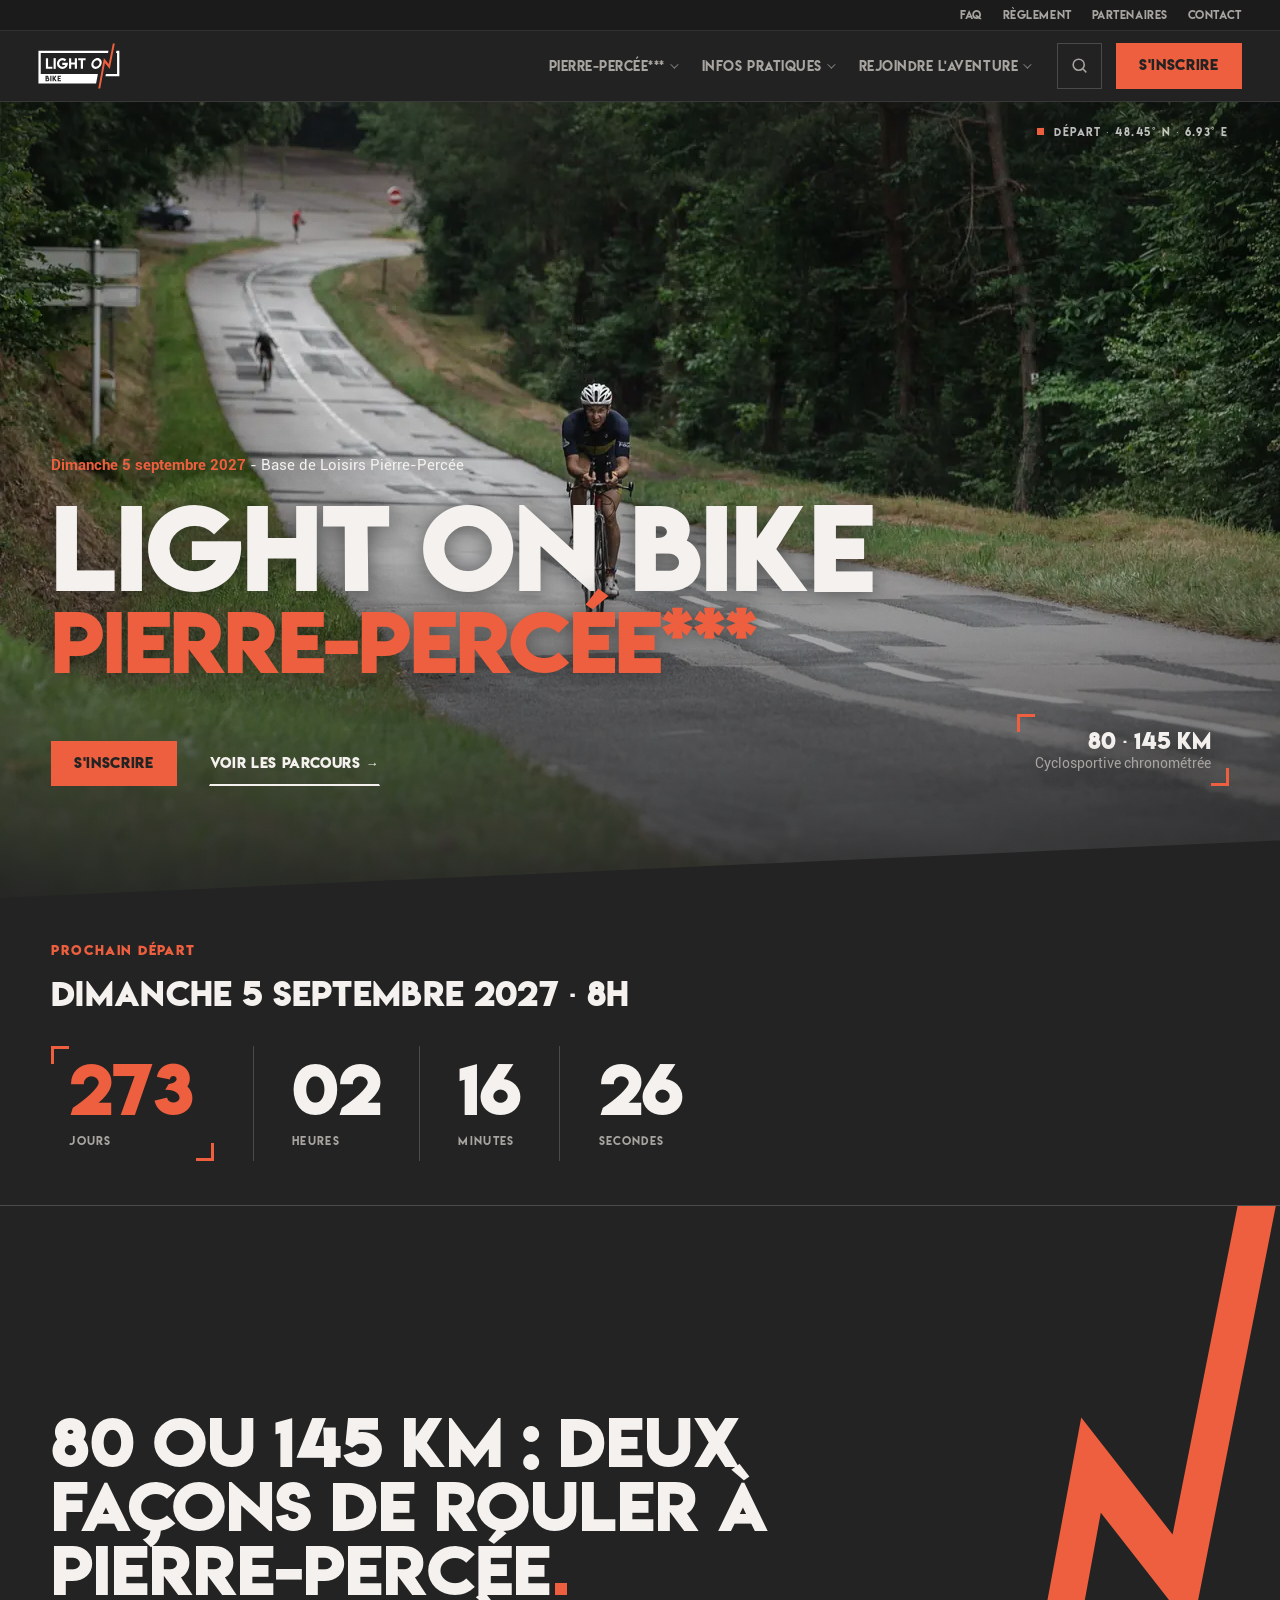
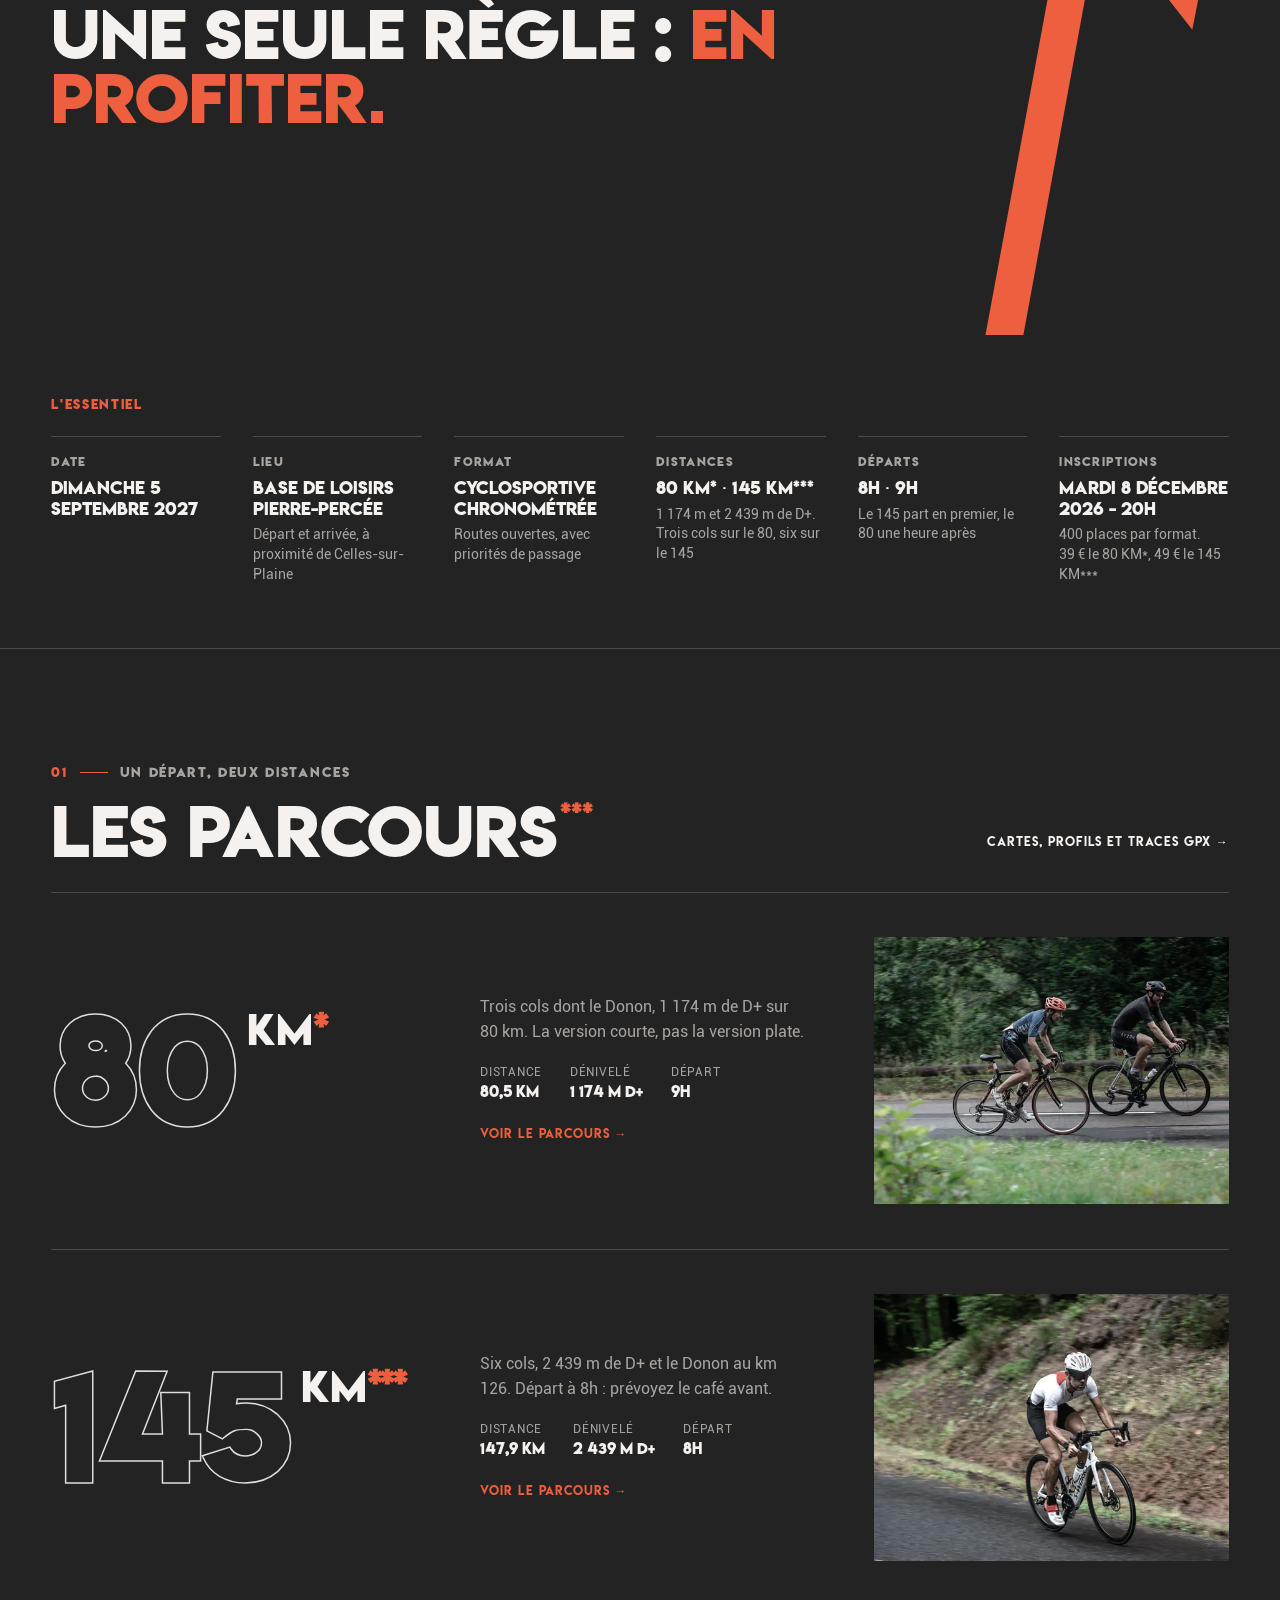
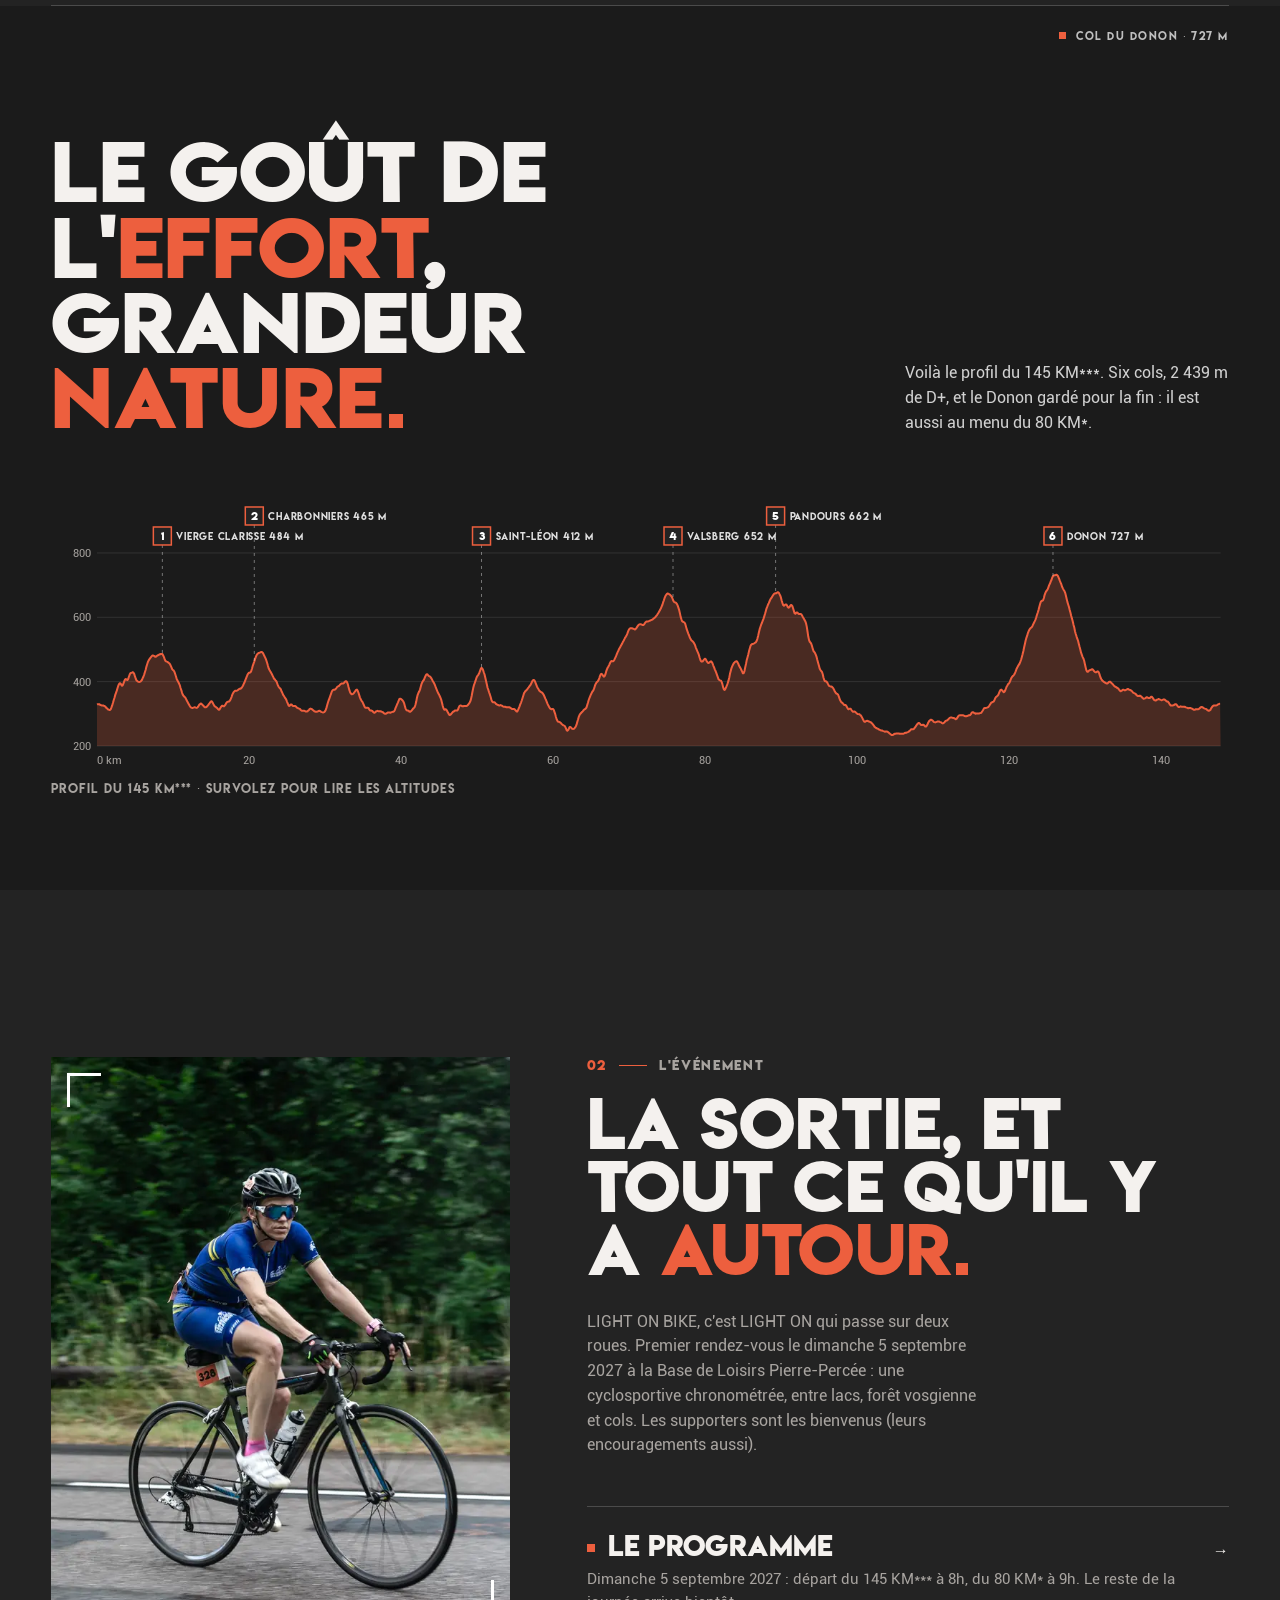
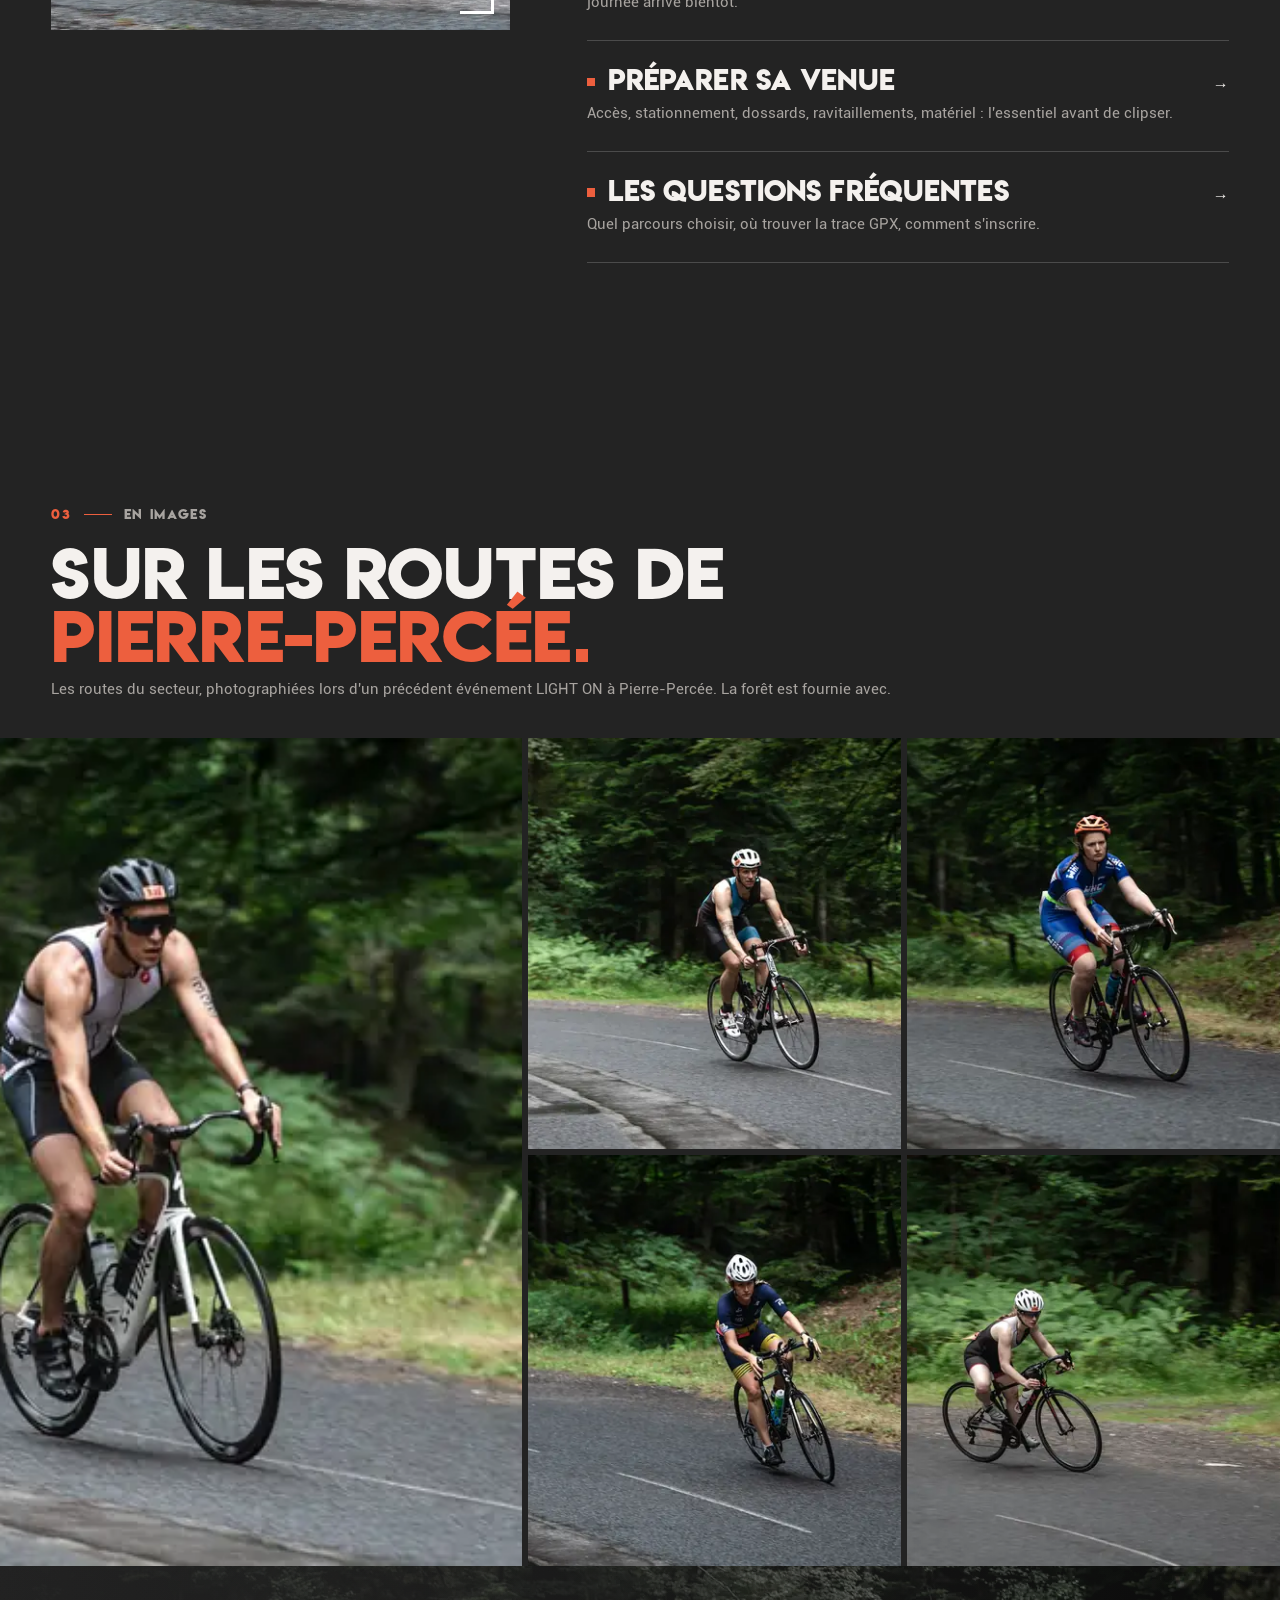
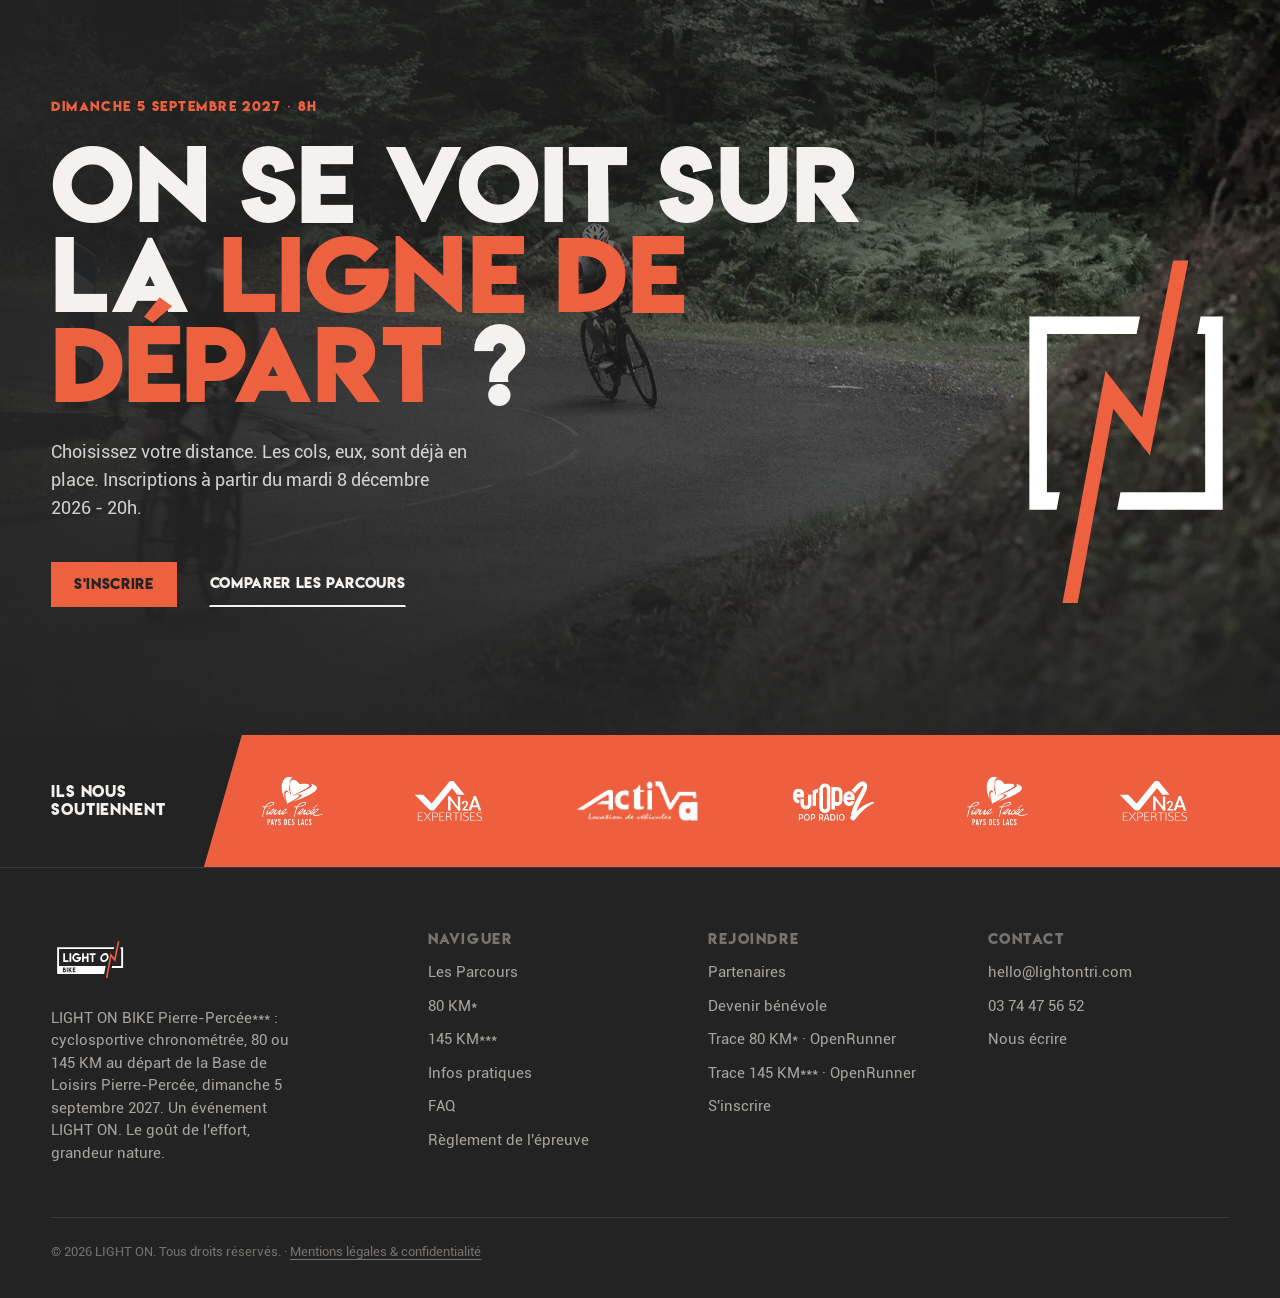
==== index.html @ 168a9480 "Carte des parcours : choix du fond (sombre, plan, satellite) Co-Authored-By: Claude Fable 5.2 <norep" ====
<!DOCTYPE html>
<html lang="fr">
<head>
<meta charset="UTF-8" />
<meta name="viewport" content="width=device-width, initial-scale=1.0" />
<title>LIGHT ON BIKE Pierre-Percée*** · Cyclosportive 80 et 145 km · 5 septembre 2027</title>
<link rel="canonical" href="https://www.lightonbike.com/" />
<meta property="og:url" content="https://www.lightonbike.com/" />
<meta property="og:type" content="website" />
<meta property="og:locale" content="fr_FR" />
<meta property="og:site_name" content="LIGHT ON BIKE Pierre-Percée***" />
<meta property="og:title" content="LIGHT ON BIKE Pierre-Percée*** · Cyclosportive 80 et 145 km · 5 septembre 2027" />
<meta property="og:description" content="LIGHT ON BIKE Pierre-Percée*** : cyclosportive chronométrée le dimanche 5 septembre 2027, 80 KM* ou 145 KM*** au départ de la Base de Loisirs Pierre-Percée. Inscriptions dès le 8 décembre 2026." />
<meta property="og:image" content="https://www.lightonbike.com/assets/img/partage.jpg" />
<meta property="og:image:width" content="1200" />
<meta property="og:image:height" content="630" />
<meta name="twitter:card" content="summary_large_image" />
<meta name="description" content="LIGHT ON BIKE Pierre-Percée*** : cyclosportive chronométrée le dimanche 5 septembre 2027, 80 KM* ou 145 KM*** au départ de la Base de Loisirs Pierre-Percée. Inscriptions dès le 8 décembre 2026." />
<link rel="icon" type="image/svg+xml" href="assets/logo/favicon.svg?v=3" />
<link rel="icon" type="image/png" sizes="48x48" href="assets/logo/favicon-48.png?v=3" />
<link rel="apple-touch-icon" href="assets/logo/apple-touch-icon.png?v=2" />
<meta name="theme-color" content="#232323" />
<link rel="preload" as="font" type="font/woff2" href="assets/fonts/LemonMilkBold.woff2" crossorigin />
<link rel="stylesheet" href="assets/css/site.css?v=20261115a" />
<link rel="stylesheet" href="assets/css/bike.css?v=20261115a" />
<link rel="preload" as="image" href="assets/img/webp/hero-accueil-1280.webp" fetchpriority="high" />
<script type="application/ld+json">
{
 "@context": "https://schema.org",
 "@graph": [
  {
   "@type": "SportsOrganization",
   "@id": "https://www.lightonbike.com/#organisation",
   "name": "LIGHT ON",
   "legalName": "Association Woippy Triathlon",
   "url": "https://www.lightonbike.com/",
   "email": "hello@lightontri.com",
   "telephone": "+33374475652",
   "address": {
    "@type": "PostalAddress",
    "streetAddress": "7 rue Paul Déroulède",
    "postalCode": "57140",
    "addressLocality": "Woippy",
    "addressCountry": "FR"
   }
  },
  {
   "@type": "SportsEvent",
   "@id": "https://www.lightonbike.com/#evenement",
   "name": "LIGHT ON BIKE Pierre-Percée*** 2027",
   "sport": "Cycling",
   "description": "Cyclosportive chronométrée au départ de la Base de Loisirs Pierre-Percée : 80 KM* et 145 KM***, le dimanche 5 septembre 2027.",
   "startDate": "2027-09-05T08:00:00+02:00",
   "endDate": "2027-09-05",
   "eventStatus": "https://schema.org/EventScheduled",
   "eventAttendanceMode": "https://schema.org/OfflineEventAttendanceMode",
   "location": {
    "@type": "Place",
    "name": "Base de Loisirs Pierre-Percée",
    "geo": {
     "@type": "GeoCoordinates",
     "latitude": 48.4507,
     "longitude": 6.9347
    }
   },
   "image": [
    "https://www.lightonbike.com/assets/img/partage.jpg"
   ],
   "offers": [
    {
     "@type": "Offer",
     "name": "80 KM",
     "price": "39",
     "priceCurrency": "EUR",
     "url": "https://www.lightonbike.com/infos.html#inscriptions",
     "validFrom": "2026-12-08T20:00:00+01:00"
    },
    {
     "@type": "Offer",
     "name": "145 KM",
     "price": "49",
     "priceCurrency": "EUR",
     "url": "https://www.lightonbike.com/infos.html#inscriptions",
     "validFrom": "2026-12-08T20:00:00+01:00"
    }
   ],
   "organizer": {
    "@id": "https://www.lightonbike.com/#organisation"
   },
   "url": "https://www.lightonbike.com/"
  }
 ]
}
</script>
</head>
<body>
<a class="skip" href="#top">Aller au contenu</a>

<!-- ============ TOPBAR / ACCÈS RAPIDE ============ -->
<div class="topbar">
  <div class="wrap topbar-inner">
    <nav class="topbar-links" aria-label="Accès rapide">
      <a href="faq.html">FAQ</a>
      <a href="reglement.html">Règlement</a>
      <a href="partenaires.html">Partenaires</a>
      <a href="contact.html">Contact</a>
    </nav>
  </div>
</div>

<!-- ============ NAV ============ -->
<header class="nav">
  <div class="wrap nav-inner">
    <a class="brand" href="./" aria-label="LIGHT ON BIKE accueil">
      <img src="assets/logo/logo-header.svg?v=20261115a" alt="LIGHT ON BIKE" width="178" height="100" />
    </a>
    <nav class="nav-links" id="navLinks" aria-label="Navigation principale">
      <div class="nav-item">
        <a href="parcours.html" class="nav-parent">PIERRE-PERCÉE***</a>
        <div class="nav-drop mega">
          <div class="mega-col">
            <a class="mega-head" href="parcours.html">Les Parcours →</a>
            <a href="parcours-80-km.html">80 KM*</a>
            <a href="parcours-145-km.html">145 KM***</a>
            <a href="parcours.html#comparatif">Comparatif</a>
          </div>
          <div class="mega-col">
            <a class="mega-head" href="./#evenement">L'Événement →</a>
            <a href="infos.html#programme">Le programme</a>
            <a href="infos.html#inscriptions">Inscriptions</a>
            <a href="reglement.html">Règlement</a>
            <a href="partenaires.html">Partenaires</a>
          </div>
          <a class="mega-promo" href="parcours.html">
            <span class="mega-trace"><svg class="trace-art" viewBox="0 0 432 300" preserveAspectRatio="xMidYMid meet" aria-hidden="true"><path class="t-line" d="M96.0 262.8L92.1 270.6L88.9 272.8L88.3 267.9L89.0 262.4L90.1 261.3L87.0 258.7L89.6 258.0L89.1 255.2L91.7 254.0L91.6 252.2L92.9 251.5L91.5 249.0L92.8 246.4L88.8 247.3L88.1 246.5L90.2 244.3L94.3 242.6L95.7 240.1L95.2 236.8L98.0 233.9L98.2 230.3L97.3 227.5L93.3 228.3L88.9 227.5L86.0 223.8L84.3 224.9L79.9 223.5L75.9 221.1L72.1 217.2L68.9 215.9L67.6 213.8L72.1 208.9L72.2 206.4L76.6 197.7L84.6 191.9L90.1 191.0L92.3 191.6L95.9 195.0L99.5 196.9L101.5 196.9L100.2 198.1L100.9 199.1L102.0 198.2L104.0 199.1L106.4 195.9L106.0 194.6L112.8 192.8L119.7 187.5L121.6 182.8L121.2 181.7L122.5 177.1L121.3 177.9L119.6 176.8L118.8 178.4L119.4 179.2L118.5 178.6L119.6 175.4L119.0 174.1L120.3 171.8L118.2 167.5L116.2 157.4L116.3 149.6L115.6 147.0L110.0 141.9L108.2 139.0L113.0 138.9L116.0 135.0L117.2 130.6L129.1 133.2L147.6 122.1L150.4 121.5L151.7 118.1L149.0 112.9L151.2 109.2L159.3 108.5L161.3 105.3L166.0 106.5L170.0 109.2L170.1 108.1L172.9 105.9L174.1 106.1L175.8 103.5L180.8 106.5L181.6 106.0L181.3 104.5L185.7 102.1L186.7 100.1L189.3 99.3L191.0 96.8L195.7 97.5L198.2 94.7L200.5 94.2L199.2 91.5L205.0 88.8L204.1 91.0L205.2 92.7L208.3 85.7L214.8 86.7L217.2 82.8L223.2 80.2L227.3 76.0L227.8 73.8L229.5 74.1L230.6 76.5L233.9 78.0L235.6 77.7L237.4 73.0L239.0 73.2L238.9 68.9L236.1 65.6L233.5 56.1L231.8 53.9L231.5 49.0L228.8 43.4L230.5 42.3L232.6 42.8L240.5 41.5L238.2 32.2L239.6 26.8L240.5 27.8L242.0 26.4L244.5 26.0L247.8 27.3L251.1 29.4L253.9 32.7L266.2 32.1L266.2 38.2L267.5 41.3L268.1 40.6L271.3 43.2L274.4 44.0L275.9 46.3L280.5 47.3L281.1 49.0L279.7 51.7L283.1 54.3L283.7 57.1L285.6 57.4L288.6 60.0L291.6 59.0L291.8 63.7L298.1 63.7L300.5 65.9L300.8 68.6L305.4 68.1L307.1 68.8L307.3 71.7L305.6 73.4L302.8 74.3L304.6 75.2L305.8 77.6L306.2 75.8L308.2 74.9L316.1 76.1L314.6 72.3L325.2 69.6L326.0 66.1L327.4 65.4L329.5 66.3L330.4 68.7L332.4 69.9L333.3 72.0L332.4 73.7L329.0 73.9L331.3 78.8L330.5 80.0L331.7 78.9L330.7 75.4L340.3 76.0L345.0 74.1L344.2 77.7L342.7 78.9L337.9 80.4L336.5 80.1L335.2 78.4L335.8 81.7L336.8 82.5L334.6 84.7L334.6 87.4L334.7 89.4L336.1 90.0L336.3 92.2L338.0 93.9L336.7 97.1L339.0 104.0L339.4 108.6L338.4 110.0L338.4 112.2L339.9 112.4L341.4 114.9L344.1 114.1L341.5 118.2L343.5 122.8L345.3 124.1L343.8 126.7L342.2 126.2L341.0 127.3L338.2 131.9L333.2 130.3L329.1 130.9L324.2 129.5L323.8 132.1L320.4 133.6L320.4 136.0L317.0 138.4L316.3 140.2L314.8 140.1L314.2 143.3L311.5 143.0L311.3 144.1L313.1 144.9L311.7 145.8L310.4 145.5L312.0 147.3L315.0 145.8L321.3 145.4L328.7 149.8L335.0 150.5L337.9 153.3L338.8 156.3L346.9 163.6L349.7 165.2L352.8 165.4L357.7 168.4L359.4 170.1L359.3 172.4L363.1 176.8L364.3 188.4L344.0 188.8L337.0 191.4L334.1 190.9L327.8 193.7L325.3 195.2L321.4 201.0L317.7 203.7L313.8 204.6L312.6 206.2L308.7 206.3L305.9 208.0L296.5 223.1L291.3 226.1L284.8 227.6L282.0 232.4L280.0 230.9L278.9 232.2L275.0 233.3L268.9 231.2L265.3 231.6L259.5 230.2L253.8 229.8L252.2 230.9L246.3 228.5L243.8 224.5L243.8 222.0L248.2 219.4L250.3 216.0L247.6 218.0L243.9 217.8L242.6 214.8L243.6 212.5L241.7 212.8L240.2 210.8L235.5 210.2L233.7 207.3L230.1 209.2L225.3 207.8L220.8 210.6L214.4 208.5L210.6 208.8L209.2 207.3L206.8 208.3L206.0 206.8L206.3 204.3L199.3 204.0L191.7 207.8L184.6 213.5L182.8 213.9L180.3 216.7L154.1 223.9L150.7 228.2L144.0 233.2L136.2 234.6L133.6 234.0L126.5 236.1L123.0 241.0L116.2 244.3L114.3 247.3L111.5 248.7L109.5 253.1L109.5 255.5L102.1 261.6L98.7 267.6L93.2 273.1L90.8 274.0L89.7 272.9L92.6 269.9L96.0 262.8"/><path class="t-line alt" d="M99.9 262.8L99.9 262.8"/></svg></span>
            <span class="mega-promo-cap">
              <span class="mp-k">5 septembre 2027</span>
              <span class="mp-t">80 KM* · 145 KM***</span>
            </span>
          </a>
        </div>
      </div>
      <div class="nav-item">
        <a href="infos.html" class="nav-parent">Infos pratiques</a>
        <div class="nav-drop">
          <a href="infos.html#programme">Programme</a>
          <a href="infos.html#inscriptions">Inscriptions</a>
          <a href="infos.html#acces">Accès &amp; stationnement</a>
          <a href="infos.html#dossards">Retrait des dossards</a>
          <a href="infos.html#ravitaillements">Ravitaillements</a>
          <a href="infos.html#materiel">Matériel</a>
          <a href="faq.html">FAQ</a>
        </div>
      </div>
      <div class="nav-item">
        <a href="contact.html" class="nav-parent">Rejoindre l'aventure</a>
        <div class="nav-drop">
          <a href="partenaires.html">Partenaires</a>
          <a href="partenaires.html#devenir">Devenir partenaire</a>
          <a href="contact.html#benevole">Devenir bénévole</a>
          <a href="contact.html#contact">Contact</a>
        </div>
      </div>
    </nav>
    <div class="nav-cta">
      <button class="nav-search-btn" type="button" data-search-open aria-label="Rechercher sur le site" aria-haspopup="dialog"><svg viewBox="0 0 24 24" fill="none" aria-hidden="true"><circle cx="11" cy="11" r="7" stroke="currentColor" stroke-width="2"/><path d="M20 20l-3.2-3.2" stroke="currentColor" stroke-width="2" stroke-linecap="round"/></svg></button>
      <a class="btn btn-primary btn-go" href="infos.html#inscriptions">S'inscrire</a>
      <button class="nav-toggle" id="navToggle" aria-label="Ouvrir le menu" aria-expanded="false" aria-controls="navLinks">
        <svg width="24" height="24" viewBox="0 0 24 24" fill="none"><path d="M4 7h16M4 12h16M4 17h16" stroke="currentColor" stroke-width="2" stroke-linecap="round"/></svg>
      </button>
    </div>
  </div>
</header>

<main id="top">

  <!-- ============ HERO ============ -->
  <section class="h-hero cut">
    <span class="geo">Départ · 48.45° N · 6.93° E</span>
    <picture><source type="image/webp" srcset="assets/img/webp/hero-accueil-640.webp 640w, assets/img/webp/hero-accueil-1280.webp 1280w, assets/img/webp/hero-accueil-1920.webp 1920w" sizes="100vw" /><img fetchpriority="high" width="2000" height="1333" src="assets/img/hero-accueil.jpg" alt="" /></picture>
    <div class="inner wrap">
      <div class="when"><b>Dimanche 5 septembre 2027</b> - Base de Loisirs Pierre-Percée</div>
      <h1><span class="nw">Light On Bike</span> <span class="place nw">Pierre-Percée***</span></h1>
      <div class="row">
        <div class="actions">
          <a class="btn btn-primary btn-go" href="infos.html#inscriptions">S'inscrire</a>
          <a class="btn btn-ghost" href="parcours.html">Voir les parcours →</a>
        </div>
        <div class="dist brk">80 · 145 KM<span>Cyclosportive chronométrée</span></div>
      </div>
    </div>
  </section>

  <!-- ============ COMPTE À REBOURS ============ -->
  <section class="count-band">
    <div class="wrap count-inner">
      <div class="count-lab">Prochain départ <b>Dimanche 5 septembre 2027 · 8h</b></div>
      <div class="count-units" id="countdown" data-target="2027-09-05T08:00:00" role="timer" aria-label="Compte à rebours avant le départ">
        <div class="cu brk"><span class="cn" data-cd="d">00</span><span class="cl">Jours</span></div>
        <div class="cu"><span class="cn" data-cd="h">00</span><span class="cl">Heures</span></div>
        <div class="cu"><span class="cn" data-cd="m">00</span><span class="cl">Minutes</span></div>
        <div class="cu"><span class="cn" data-cd="s">00</span><span class="cl">Secondes</span></div>
      </div>
    </div>
  </section>

  <!-- ============ MANIFESTE ============ -->
  <section class="h-manifeste">
    <div class="wrap">
      <p>80 ou 145 KM&nbsp;: deux façons de rouler à <span class="nw">Pierre-Percée<span class="sq">.</span></span><br />Une seule règle&nbsp;: <em>en </em><span class="nw"><em>profiter</em><span class="sq">.</span></span></p>
    </div>
    <svg class="bolt" viewBox="500 220 380 940" aria-hidden="true"><polygon fill="#ed5f3e" points="861.4 229.3 820.4 229.3 737.01 650.75 638.85 525.16 523.33 1149.33 564.19 1149.33 659.9 627.39 758.19 753.11 861.4 229.3"/></svg>
  </section>

  <!-- ============ L'ESSENTIEL ============ -->
  <section class="h-facts" aria-labelledby="essentiel">
    <div class="wrap">
      <h2 class="facts-title" id="essentiel">L'essentiel</h2>
      <dl class="facts-grid">
        <div><dt>Date</dt><dd>Dimanche 5 septembre 2027</dd></div>
        <div><dt>Lieu</dt><dd>Base de Loisirs Pierre-Percée<span>Départ et arrivée, à proximité de Celles-sur-Plaine</span></dd></div>
        <div><dt>Format</dt><dd>Cyclosportive chronométrée<span>Routes ouvertes, avec priorités de passage</span></dd></div>
        <div><dt>Distances</dt><dd>80 KM* · 145 KM***<span>1&nbsp;174 m et 2&nbsp;439 m de D+. Trois cols sur le 80, six sur le 145</span></dd></div>
        <div><dt>Départs</dt><dd>8h · 9h<span>Le 145 part en premier, le 80 une heure après</span></dd></div>
        <div><dt>Inscriptions</dt><dd>mardi 8 décembre 2026 - 20h<span>400 places par format. 39&nbsp;€ le 80 KM*, 49&nbsp;€ le 145 KM***</span></dd></div>
      </dl>
    </div>
  </section>

  <!-- ============ LES PARCOURS ============ -->
  <section class="h-courses" id="apercu">
    <div class="wrap">
      <div class="sec-top lead"><div><span class="idx"><b>01</b> Un départ, deux distances</span><h2>Les parcours<em>***</em></h2></div><a href="parcours.html">Cartes, profils et traces GPX →</a></div>

      <a class="h-race" href="parcours-80-km.html">
        <div class="num">80<small> KM</small><span class="star">*</span></div>
        <div class="info">
          <p>Trois cols dont le Donon, 1&nbsp;174 m de D+ sur 80 km. La version courte, pas la version plate.</p>
          <div class="facts"><div><span>Distance</span>80,5 km</div><div><span>Dénivelé</span>1&nbsp;174 m D+</div><div><span>Départ</span>9h</div></div>
          <span class="go">Voir le parcours →</span>
        </div>
        <div class="ph"><picture><source type="image/webp" srcset="assets/img/webp/parcours-80-640.webp 640w, assets/img/webp/parcours-80-1280.webp 1280w, assets/img/webp/parcours-80-1920.webp 1920w" sizes="(max-width: 860px) 100vw, 50vw" /><img width="2000" height="1333" src="assets/img/parcours-80.jpg" alt="" loading="lazy" /></picture></div>
      </a>

      <a class="h-race" href="parcours-145-km.html">
        <div class="num">145<small> KM</small><span class="star">***</span></div>
        <div class="info">
          <p>Six cols, 2&nbsp;439 m de D+ et le Donon au km 126. Départ à 8h&nbsp;: prévoyez le café avant.</p>
          <div class="facts"><div><span>Distance</span>147,9 km</div><div><span>Dénivelé</span>2&nbsp;439 m D+</div><div><span>Départ</span>8h</div></div>
          <span class="go">Voir le parcours →</span>
        </div>
        <div class="ph"><picture><source type="image/webp" srcset="assets/img/webp/parcours-145-640.webp 640w, assets/img/webp/parcours-145-1280.webp 1280w, assets/img/webp/parcours-145-1920.webp 1920w" sizes="(max-width: 860px) 100vw, 50vw" /><img width="2000" height="1333" src="assets/img/parcours-145.jpg" alt="" loading="lazy" /></picture></div>
      </a>
    </div>
  </section>

  <!-- ============ LE PROFIL ============ -->
  <section class="h-profile" data-route="145">
    <span class="geo">Col du Donon · 727 m</span>
    <div class="wrap">
      <div class="top">
        <h2>Le goût de l'<em>effort</em>, grandeur <span class="nw"><em>nature</em><span class="sq">.</span></span></h2>
        <p>Voilà le profil du 145 KM***. Six cols, 2&nbsp;439 m de D+, et le Donon gardé pour la fin&nbsp;: il est aussi au menu du 80 KM*.</p>
      </div>
      <div class="rm-profile"><svg viewBox="0 0 1200 260" preserveAspectRatio="none" role="img" aria-label="Profil altimétrique"><path class="p-area" d="M0.0 202.7L2.4 202.3L7.3 204.2L13.8 208.9L24.4 178.5L26.8 181.4L30.0 174.1L32.5 174.8L35.7 167.1L38.2 166.0L42.2 175.2L44.7 177.0L46.3 176.7L50.3 169.0L54.4 154.3L58.5 147.7L60.1 147.0L62.5 148.4L69.8 145.1L73.1 152.8L77.1 155.8L82.8 165.7L91.7 191.7L99.9 205.6L101.5 206.7L106.4 206.7L111.2 201.6L116.1 206.0L122.6 199.0L125.8 204.9L130.7 208.6L133.2 204.5L135.6 204.9L138.8 200.1L141.3 199.4L146.1 188.4L155.1 182.9L160.8 169.0L164.8 164.6L170.5 146.6L172.1 144.4L176.2 142.9L180.2 150.6L184.3 163.5L196.5 185.8L204.6 203.8L205.4 204.5L207.8 202.7L219.2 210.0L224.1 210.8L228.1 207.5L233.8 211.1L237.9 210.0L241.1 211.9L242.8 211.5L251.7 186.6L254.1 185.8L260.6 179.2L266.3 176.3L271.2 190.2L273.6 190.6L277.7 185.8L285.8 205.3L287.4 206.7L289.9 206.7L291.5 209.3L295.5 211.9L299.6 210.0L308.5 213.3L316.6 211.1L324.0 196.1L327.2 199.0L330.4 208.9L334.5 211.1L339.4 205.6L346.7 179.6L352.4 168.2L356.4 171.5L360.5 179.2L367.0 195.0L370.2 207.1L371.0 208.6L373.5 208.9L376.7 214.8L382.4 209.7L384.8 209.7L388.1 203.8L390.5 204.9L394.6 204.5L397.8 201.2L405.1 173.4L410.8 160.9L414.1 168.6L422.2 199.4L429.5 203.8L445.7 207.8L448.2 210.8L449.8 209.3L456.3 189.9L466.8 174.8L472.5 186.9L477.4 192.1L483.9 207.1L488.0 208.9L492.0 221.8L499.3 226.9L502.6 232.8L505.0 228.4L509.1 230.6L511.5 228.0L515.6 214.8L522.9 206.4L526.9 193.2L538.3 168.2L539.1 167.9L541.5 171.2L542.4 170.4L548.8 153.9L551.3 153.6L552.9 151.4L568.3 117.3L570.0 115.8L574.8 117.3L578.9 111.8L583.8 112.1L587.0 108.1L593.5 105.9L596.8 103.0L602.4 93.4L608.9 76.6L613.0 78.4L616.2 85.4L619.5 87.9L625.2 107.7L628.4 110.7L633.3 126.1L638.2 133.4L645.5 153.6L647.1 153.6L649.5 150.6L652.8 155.4L656.0 153.6L656.8 154.3L664.1 174.1L667.4 177.0L670.6 186.2L673.9 178.5L677.9 161.3L681.2 154.7L683.6 153.6L690.9 167.1L698.2 136.0L704.7 130.5L708.0 116.9L719.4 83.2L723.4 76.6L727.5 74.7L729.9 78.4L733.2 89.4L734.0 90.1L736.4 88.7L738.8 92.3L742.1 89.4L745.3 98.6L746.1 99.3L747.8 97.8L753.5 101.5L757.5 109.9L760.8 129.4L768.1 146.2L777.0 174.8L781.9 181.1L786.7 184.4L789.2 189.5L791.6 191.3L795.7 200.5L800.5 204.2L803.0 208.2L805.4 207.8L807.8 211.1L809.5 210.8L815.2 214.4L820.0 222.5L823.3 221.4L826.5 222.9L830.6 228.0L835.5 231.3L845.2 234.2L849.3 237.5L854.1 235.7L861.4 236.1L872.8 230.6L877.7 224.0L885.8 228.0L890.7 220.3L895.5 223.2L899.6 222.1L903.7 224.3L911.8 217.7L917.5 219.6L921.5 215.2L928.8 216.3L932.9 214.8L935.3 211.5L938.6 213.3L944.2 212.6L947.5 207.5L952.4 205.6L955.6 200.5L958.1 199.4L965.4 186.2L969.4 188.4L986.5 154.3L994.6 121.3L1002.7 105.9L1008.4 85.7L1010.8 83.9L1021.4 56.4L1024.6 54.9L1027.1 57.1L1034.4 75.5L1045.7 122.4L1057.9 165.3L1062.8 162.7L1066.8 166.0L1069.3 164.9L1074.2 175.6L1079.0 178.9L1082.3 176.7L1093.6 187.7L1096.1 185.8L1098.5 186.6L1101.8 185.1L1111.5 192.8L1114.7 192.8L1118.0 196.1L1121.2 194.6L1124.5 195.4L1126.9 193.9L1131.0 198.3L1134.2 196.5L1137.5 197.9L1139.9 196.8L1144.8 200.1L1147.2 203.8L1152.9 202.3L1155.3 205.6L1161.8 205.3L1171.6 208.6L1176.5 208.2L1180.5 205.6L1187.8 210.0L1192.7 204.2L1200.0 202.0L1200 260L0 260Z"/><path class="p-line" d="M0.0 202.7L2.4 202.3L7.3 204.2L13.8 208.9L24.4 178.5L26.8 181.4L30.0 174.1L32.5 174.8L35.7 167.1L38.2 166.0L42.2 175.2L44.7 177.0L46.3 176.7L50.3 169.0L54.4 154.3L58.5 147.7L60.1 147.0L62.5 148.4L69.8 145.1L73.1 152.8L77.1 155.8L82.8 165.7L91.7 191.7L99.9 205.6L101.5 206.7L106.4 206.7L111.2 201.6L116.1 206.0L122.6 199.0L125.8 204.9L130.7 208.6L133.2 204.5L135.6 204.9L138.8 200.1L141.3 199.4L146.1 188.4L155.1 182.9L160.8 169.0L164.8 164.6L170.5 146.6L172.1 144.4L176.2 142.9L180.2 150.6L184.3 163.5L196.5 185.8L204.6 203.8L205.4 204.5L207.8 202.7L219.2 210.0L224.1 210.8L228.1 207.5L233.8 211.1L237.9 210.0L241.1 211.9L242.8 211.5L251.7 186.6L254.1 185.8L260.6 179.2L266.3 176.3L271.2 190.2L273.6 190.6L277.7 185.8L285.8 205.3L287.4 206.7L289.9 206.7L291.5 209.3L295.5 211.9L299.6 210.0L308.5 213.3L316.6 211.1L324.0 196.1L327.2 199.0L330.4 208.9L334.5 211.1L339.4 205.6L346.7 179.6L352.4 168.2L356.4 171.5L360.5 179.2L367.0 195.0L370.2 207.1L371.0 208.6L373.5 208.9L376.7 214.8L382.4 209.7L384.8 209.7L388.1 203.8L390.5 204.9L394.6 204.5L397.8 201.2L405.1 173.4L410.8 160.9L414.1 168.6L422.2 199.4L429.5 203.8L445.7 207.8L448.2 210.8L449.8 209.3L456.3 189.9L466.8 174.8L472.5 186.9L477.4 192.1L483.9 207.1L488.0 208.9L492.0 221.8L499.3 226.9L502.6 232.8L505.0 228.4L509.1 230.6L511.5 228.0L515.6 214.8L522.9 206.4L526.9 193.2L538.3 168.2L539.1 167.9L541.5 171.2L542.4 170.4L548.8 153.9L551.3 153.6L552.9 151.4L568.3 117.3L570.0 115.8L574.8 117.3L578.9 111.8L583.8 112.1L587.0 108.1L593.5 105.9L596.8 103.0L602.4 93.4L608.9 76.6L613.0 78.4L616.2 85.4L619.5 87.9L625.2 107.7L628.4 110.7L633.3 126.1L638.2 133.4L645.5 153.6L647.1 153.6L649.5 150.6L652.8 155.4L656.0 153.6L656.8 154.3L664.1 174.1L667.4 177.0L670.6 186.2L673.9 178.5L677.9 161.3L681.2 154.7L683.6 153.6L690.9 167.1L698.2 136.0L704.7 130.5L708.0 116.9L719.4 83.2L723.4 76.6L727.5 74.7L729.9 78.4L733.2 89.4L734.0 90.1L736.4 88.7L738.8 92.3L742.1 89.4L745.3 98.6L746.1 99.3L747.8 97.8L753.5 101.5L757.5 109.9L760.8 129.4L768.1 146.2L777.0 174.8L781.9 181.1L786.7 184.4L789.2 189.5L791.6 191.3L795.7 200.5L800.5 204.2L803.0 208.2L805.4 207.8L807.8 211.1L809.5 210.8L815.2 214.4L820.0 222.5L823.3 221.4L826.5 222.9L830.6 228.0L835.5 231.3L845.2 234.2L849.3 237.5L854.1 235.7L861.4 236.1L872.8 230.6L877.7 224.0L885.8 228.0L890.7 220.3L895.5 223.2L899.6 222.1L903.7 224.3L911.8 217.7L917.5 219.6L921.5 215.2L928.8 216.3L932.9 214.8L935.3 211.5L938.6 213.3L944.2 212.6L947.5 207.5L952.4 205.6L955.6 200.5L958.1 199.4L965.4 186.2L969.4 188.4L986.5 154.3L994.6 121.3L1002.7 105.9L1008.4 85.7L1010.8 83.9L1021.4 56.4L1024.6 54.9L1027.1 57.1L1034.4 75.5L1045.7 122.4L1057.9 165.3L1062.8 162.7L1066.8 166.0L1069.3 164.9L1074.2 175.6L1079.0 178.9L1082.3 176.7L1093.6 187.7L1096.1 185.8L1098.5 186.6L1101.8 185.1L1111.5 192.8L1114.7 192.8L1118.0 196.1L1121.2 194.6L1124.5 195.4L1126.9 193.9L1131.0 198.3L1134.2 196.5L1137.5 197.9L1139.9 196.8L1144.8 200.1L1147.2 203.8L1152.9 202.3L1155.3 205.6L1161.8 205.3L1171.6 208.6L1176.5 208.2L1180.5 205.6L1187.8 210.0L1192.7 204.2L1200.0 202.0" vector-effect="non-scaling-stroke"/></svg></div>
      <p class="rm-read">Profil du 145 KM*** · survolez pour lire les altitudes</p>
    </div>
  </section>

  <!-- ============ L'ÉVÉNEMENT ============ -->
  <section class="h-event" id="evenement">
    <div class="wrap grid">
      <div class="ev-visual has-photo brk-in"><picture><source type="image/webp" srcset="assets/img/webp/evenement-640.webp 640w, assets/img/webp/evenement-1280.webp 1280w, assets/img/webp/evenement-1920.webp 1920w" sizes="(max-width: 860px) 100vw, 40vw" /><img width="2000" height="3000" src="assets/img/evenement.jpg" alt="" loading="lazy" /></picture></div>
      <div>
        <span class="idx"><b>02</b> L'événement</span>
        <h2>La sortie, et tout ce qu'il y a <span class="nw"><em>autour</em><span class="sq">.</span></span></h2>
        <p class="intro">LIGHT ON BIKE, c'est LIGHT ON qui passe sur deux roues. Premier rendez-vous le dimanche 5 septembre 2027 à la Base de Loisirs Pierre-Percée&nbsp;: une cyclosportive chronométrée, entre lacs, forêt vosgienne et cols. Les supporters sont les bienvenus (leurs encouragements aussi).</p>
        <div class="h-list">
          <a href="infos.html#programme"><div><h3>Le programme</h3><p>Dimanche 5 septembre 2027&nbsp;: départ du 145 KM*** à 8h, du 80 KM* à 9h. Le reste de la journée arrive bientôt.</p></div><span class="arr">→</span></a>
          <a href="infos.html"><div><h3>Préparer sa venue</h3><p>Accès, stationnement, dossards, ravitaillements, matériel&nbsp;: l'essentiel avant de clipser.</p></div><span class="arr">→</span></a>
          <a href="faq.html"><div><h3>Les questions fréquentes</h3><p>Quel parcours choisir, où trouver la trace GPX, comment s'inscrire.</p></div><span class="arr">→</span></a>
        </div>
      </div>
    </div>
  </section>


  <!-- ============ EN IMAGES ============ -->
  <section class="h-retour">
    <div class="wrap sec-top">
      <div><span class="idx"><b>03</b> En images</span><h2>Sur les routes de <span class="nw"><em>Pierre-Percée</em><span class="sq">.</span></span></h2><p class="sub">Les routes du secteur, photographiées lors d'un précédent événement LIGHT ON à Pierre-Percée. La forêt est fournie avec.</p></div>
    </div>
    <div class="h-photos">
      <picture><source type="image/webp" srcset="assets/img/webp/galerie-1-640.webp 640w, assets/img/webp/galerie-1-1280.webp 1280w, assets/img/webp/galerie-1-1920.webp 1920w" sizes="(max-width: 860px) 50vw, 25vw" /><img class="big" width="2000" height="1333" src="assets/img/galerie-1.jpg" alt="Cycliste en danseuse sur une route forestière" loading="lazy" /></picture>
      <picture><source type="image/webp" srcset="assets/img/webp/galerie-2-640.webp 640w, assets/img/webp/galerie-2-1280.webp 1280w, assets/img/webp/galerie-2-1920.webp 1920w" sizes="(max-width: 860px) 50vw, 25vw" /><img width="2000" height="1333" src="assets/img/galerie-2.jpg" alt="Cycliste dans un virage en forêt" loading="lazy" /></picture>
      <picture><source type="image/webp" srcset="assets/img/webp/galerie-3-640.webp 640w, assets/img/webp/galerie-3-1280.webp 1280w, assets/img/webp/galerie-3-1920.webp 1920w" sizes="(max-width: 860px) 50vw, 25vw" /><img width="2000" height="1333" src="assets/img/galerie-3.jpg" alt="Cycliste souriante en pleine montée" loading="lazy" /></picture>
      <picture><source type="image/webp" srcset="assets/img/webp/galerie-4-640.webp 640w, assets/img/webp/galerie-4-1280.webp 1280w, assets/img/webp/galerie-4-1920.webp 1920w" sizes="(max-width: 860px) 50vw, 25vw" /><img width="2000" height="1333" src="assets/img/galerie-4.jpg" alt="Cycliste en descente sur route humide" loading="lazy" /></picture>
      <picture><source type="image/webp" srcset="assets/img/webp/galerie-5-640.webp 640w, assets/img/webp/galerie-5-1280.webp 1280w, assets/img/webp/galerie-5-1920.webp 1920w" sizes="(max-width: 860px) 50vw, 25vw" /><img width="2000" height="1333" src="assets/img/galerie-5.jpg" alt="Cycliste au cœur de la forêt vosgienne" loading="lazy" /></picture>
    </div>
  </section>

  <!-- ============ APPEL FINAL ============ -->
  <section class="h-cta" id="inscription">
    <picture><source type="image/webp" srcset="assets/img/webp/depart-640.webp 640w, assets/img/webp/depart-1280.webp 1280w, assets/img/webp/depart-1920.webp 1920w" sizes="100vw" /><img width="2000" height="1333" src="assets/img/depart.jpg" alt="" loading="lazy" /></picture>
    <div class="wrap">
      <div>
        <span class="eyebrow">Dimanche 5 septembre 2027 · 8h</span>
        <h2>On se voit sur la <em>ligne de départ</em>&nbsp;?</h2>
        <p>Choisissez votre distance. Les cols, eux, sont déjà en place. Inscriptions à partir du mardi 8 décembre 2026 - 20h.</p>
        <div class="btns">
          <a class="btn btn-primary btn-go" href="infos.html#inscriptions">S'inscrire</a>
          <a class="btn btn-ghost" href="parcours.html#comparatif">Comparer les parcours</a>
        </div>
      </div>
      <svg class="picto" viewBox="420 220 550 940" aria-hidden="true"><polygon class="p1" points="894.16 379.47 885.15 426.63 906.5 426.63 906.5 851.64 679.12 851.64 670.11 898.8 953.66 898.8 953.66 379.47 894.16 379.47"/><polygon class="p1" points="481.54 426.63 722.44 426.63 731.45 379.47 434.37 379.47 434.37 898.8 507.4 898.8 516.41 851.64 481.54 851.64 481.54 426.63"/><polygon class="p2" points="861.4 229.3 820.4 229.3 737.01 650.75 638.85 525.16 523.33 1149.33 564.19 1149.33 659.9 627.39 758.19 753.11 861.4 229.3"/></svg>
    </div>
  </section>

  <!-- ============ PARTENAIRES ============ -->
  <section class="h-partners" aria-label="Nos partenaires">
    <a class="tag" href="partenaires.html">Ils nous <br />soutiennent</a>
    <div class="ticker">
      <div class="track"><a href="https://www.paysdeslacs.com/" target="_blank" rel="noopener"><img src="assets/partners/pierre-percee.png" alt="Pierre-Percée Pays des Lacs" class="pp" loading="lazy" /></a><a href="https://www.n2aexpertises.fr/" target="_blank" rel="noopener"><img src="assets/partners/n2a.svg" alt="N2A Expertises" loading="lazy" /></a><a href="https://activa-location.com/" target="_blank" rel="noopener"><img src="assets/partners/white/activa.png" alt="Activa Location de véhicules" loading="lazy" /></a><a href="https://www.europe2.fr/" target="_blank" rel="noopener"><img src="assets/partners/white/europe2.png" alt="Europe 2" loading="lazy" /></a><a href="https://www.paysdeslacs.com/" target="_blank" rel="noopener" aria-hidden="true" tabindex="-1"><img src="assets/partners/pierre-percee.png" alt="" class="pp" loading="lazy" /></a><a href="https://www.n2aexpertises.fr/" target="_blank" rel="noopener" aria-hidden="true" tabindex="-1"><img src="assets/partners/n2a.svg" alt="" loading="lazy" /></a><a href="https://activa-location.com/" target="_blank" rel="noopener" aria-hidden="true" tabindex="-1"><img src="assets/partners/white/activa.png" alt="" loading="lazy" /></a><a href="https://www.europe2.fr/" target="_blank" rel="noopener" aria-hidden="true" tabindex="-1"><img src="assets/partners/white/europe2.png" alt="" loading="lazy" /></a><a href="https://www.paysdeslacs.com/" target="_blank" rel="noopener" aria-hidden="true" tabindex="-1"><img src="assets/partners/pierre-percee.png" alt="" class="pp" loading="lazy" /></a><a href="https://www.n2aexpertises.fr/" target="_blank" rel="noopener" aria-hidden="true" tabindex="-1"><img src="assets/partners/n2a.svg" alt="" loading="lazy" /></a><a href="https://activa-location.com/" target="_blank" rel="noopener" aria-hidden="true" tabindex="-1"><img src="assets/partners/white/activa.png" alt="" loading="lazy" /></a><a href="https://www.europe2.fr/" target="_blank" rel="noopener" aria-hidden="true" tabindex="-1"><img src="assets/partners/white/europe2.png" alt="" loading="lazy" /></a><a href="https://www.paysdeslacs.com/" target="_blank" rel="noopener" aria-hidden="true" tabindex="-1"><img src="assets/partners/pierre-percee.png" alt="" class="pp" loading="lazy" /></a><a href="https://www.n2aexpertises.fr/" target="_blank" rel="noopener" aria-hidden="true" tabindex="-1"><img src="assets/partners/n2a.svg" alt="" loading="lazy" /></a><a href="https://activa-location.com/" target="_blank" rel="noopener" aria-hidden="true" tabindex="-1"><img src="assets/partners/white/activa.png" alt="" loading="lazy" /></a><a href="https://www.europe2.fr/" target="_blank" rel="noopener" aria-hidden="true" tabindex="-1"><img src="assets/partners/white/europe2.png" alt="" loading="lazy" /></a></div>
    </div>
  </section>

</main>

<!-- ============ FOOTER ============ -->
<footer>
  <div class="wrap">
    <div class="foot-grid">
      <div class="foot-brand">
        <a class="brand" href="./">
          <img src="assets/logo/logo-blanc-orange.svg?v=20261115a" alt="LIGHT ON BIKE" width="200" height="33" style="height:52px;" />
        </a>
        <p>LIGHT ON BIKE Pierre-Percée***&nbsp;: cyclosportive chronométrée, 80 ou 145 KM au départ de la Base de Loisirs Pierre-Percée, dimanche 5 septembre 2027. Un événement LIGHT ON. Le goût de l'effort, grandeur nature.</p>
      </div>
      <div class="foot-col">
        <p class="foot-h">Naviguer</p>
        <a href="parcours.html">Les Parcours</a>
        <a href="parcours-80-km.html">80 KM*</a>
        <a href="parcours-145-km.html">145 KM***</a>
        <a href="infos.html">Infos pratiques</a>
        <a href="faq.html">FAQ</a>
        <a href="reglement.html">Règlement de l'épreuve</a>
      </div>
      <div class="foot-col">
        <p class="foot-h">Rejoindre</p>
        <a href="partenaires.html">Partenaires</a>
        <a href="contact.html#benevole">Devenir bénévole</a>
        <a href="https://www.openrunner.com/route-details/23378612" target="_blank" rel="noopener">Trace 80 KM* · OpenRunner</a>
        <a href="https://www.openrunner.com/route-details/23378617" target="_blank" rel="noopener">Trace 145 KM*** · OpenRunner</a>
        <a class="" href="infos.html#inscriptions">S'inscrire</a>
      </div>
      <div class="foot-col">
        <p class="foot-h">Contact</p>
        <a href="mailto:hello@lightontri.com">hello@lightontri.com</a>
        <a href="tel:+33374475652">03 74 47 56 52</a>
        <a href="contact.html">Nous écrire</a>
      </div>
    </div>
    <div class="foot-bottom">
      <span>© 2026 LIGHT ON. Tous droits réservés. · <a href="mentions-legales.html">Mentions légales &amp; confidentialité</a></span>
    </div>
  </div>
</footer>

<script src="assets/js/site.js?v=20261115a"></script>
<script src="assets/js/search.js?v=20261115a"></script>
<script src="assets/data/routes.js?v=20261115a"></script>
<script src="assets/js/parcours.js?v=20261115a"></script>
</body>
</html>
---- assets/css/site.css ----
/* ============ BRAND FONTS (self-hosted) ============ */
  /* Lemon Milk = titrages MAJ (display, uppercase). Roboto = texte courant. */
  @font-face { font-family: "Lemon Milk"; src: url("../fonts/LemonMilk.woff2") format("woff2"), url("../fonts/LemonMilk.otf") format("opentype"); font-weight: 400; font-display: swap; }
  @font-face { font-family: "Lemon Milk"; src: url("../fonts/LemonMilkBold.woff2") format("woff2"), url("../fonts/LemonMilkBold.otf") format("opentype"); font-weight: 700; font-display: swap; }
  @font-face { font-family: "Roboto LOT"; src: url("../fonts/Roboto-Regular.woff2") format("woff2"), url("../fonts/Roboto-Regular.ttf") format("truetype"); font-weight: 400; font-display: swap; }
  @font-face { font-family: "Roboto LOT"; src: url("../fonts/Roboto-Medium.woff2") format("woff2"), url("../fonts/Roboto-Medium.ttf") format("truetype"); font-weight: 500; font-display: swap; }
  @font-face { font-family: "Roboto LOT"; src: url("../fonts/Roboto-Bold.woff2") format("woff2"), url("../fonts/Roboto-Bold.ttf") format("truetype"); font-weight: 700; font-display: swap; }
  /* ============ TOKENS (dark theme, locked) ============ */
  :root {
    --bg:        #232323;   /* noir de marque */
    --bg-2:      #1b1b1b;   /* bandeau plus sombre */
    --surface:   #2b2b2b;   /* panneau */
    --surface-2: #333333;
    --text:      #f4f1ee;   /* blanc cassé */
    --muted:     #a8a4a0;   /* gris chaud */
    --faint:     #777370;
    --line:      rgba(255,255,255,0.10);
    --line-2:    rgba(255,255,255,0.18);
    --accent:    #ed5f3e;   /* orange de marque - accent unique verrouillé */
    --accent-2:  #f3795b;   /* hover */
    --on-accent: #232323;   /* noir sur orange */

    --r-card: 10px;          /* radius doux — entre-deux */
    --r-pill: 8px;           /* buttons: arrondi léger */
    --r-input: 8px;          /* inputs: arrondi léger */

    --maxw: 1280px;
    --ease: cubic-bezier(0.16, 1, 0.3, 1);
    --font:    "Roboto LOT", ui-sans-serif, system-ui, sans-serif;
    --display: "Lemon Milk", "Roboto LOT", ui-sans-serif, sans-serif;
    --mono:    "Roboto LOT", ui-monospace, monospace;
  }

  /* ============ RESET ============ */
  *, *::before, *::after { box-sizing: border-box; }
  html { scroll-behavior: smooth; -webkit-text-size-adjust: 100%; }
  @media (prefers-reduced-motion: reduce) { html { scroll-behavior: auto; } }
  body {
    margin: 0;
    font-family: var(--font);
    background: var(--bg);
    color: var(--text);
    line-height: 1.55;
    -webkit-font-smoothing: antialiased;
    text-rendering: optimizeLegibility;
    overflow-x: hidden;
  }
  img { display: block; max-width: 100%; height: auto; }
  a { color: inherit; text-decoration: none; }
  button { font-family: inherit; cursor: pointer; }
  ::selection { background: var(--accent); color: var(--on-accent); }

  .wrap { max-width: var(--maxw); margin-inline: auto; padding-inline: 24px; }
  @media (max-width: 640px) { .wrap { padding-inline: 18px; } }

  .mono { font-family: var(--mono); font-variant-numeric: tabular-nums; }
  .accent { color: var(--accent); }

  /* ============ BUTTONS (pill, tactile) ============ */
  .btn {
    display: inline-flex; align-items: center; justify-content: center; gap: 10px;
    border-radius: var(--r-pill);
    font-weight: 700; font-size: 15px; letter-spacing: -0.01em;
    padding: 14px 26px; border: 1px solid transparent;
    transition: transform .18s var(--ease), background .18s var(--ease), border-color .18s var(--ease), color .18s var(--ease);
    white-space: nowrap;
  }
  .btn:active { transform: translateY(1px) scale(0.985); }
  .btn-primary { background: var(--accent); color: var(--on-accent); }
  .btn-primary:hover { background: var(--accent-2); transform: translateY(-1px); }
  .btn-ghost { background: transparent; color: var(--text); border-color: var(--line-2); }
  .btn-ghost:hover { border-color: var(--text); transform: translateY(-1px); }
  .btn .ico { width: 18px; height: 18px; }

  /* ============ NAV ============ */
  header.nav {
    position: sticky; top: 0; z-index: 50;
    backdrop-filter: blur(14px) saturate(140%);
    -webkit-backdrop-filter: blur(14px) saturate(140%);
    background: color-mix(in srgb, var(--bg) 78%, transparent);
    border-bottom: 1px solid var(--line);
  }
  .nav-inner { display: flex; align-items: center; justify-content: space-between; height: 70px; }
  .brand { display: inline-flex; align-items: center; }
  .brand img { height: 54px; width: auto; display: block; }
  .nav-links { display: flex; align-items: center; gap: 26px; margin-left: auto; margin-right: 28px; }
  .nav-links > a, .nav-parent { font-family: var(--display); color: var(--muted); font-weight: 400; font-size: 13px; text-transform: uppercase; letter-spacing: 0.04em; transition: color .15s var(--ease); white-space: nowrap; }
  .nav-links > a:hover, .nav-parent:hover { color: var(--text); }
  .nav-item { position: relative; }
  .nav-parent { display: inline-flex; align-items: center; gap: 5px; cursor: pointer; }
  .nav-parent::after { content: ""; width: 6px; height: 6px; border-right: 1.6px solid currentColor; border-bottom: 1.6px solid currentColor; transform: rotate(45deg) translateY(-2px); opacity: .7; }
  .nav-drop {
    position: absolute; top: calc(100% + 12px); left: -14px; min-width: 220px;
    background: var(--surface); border: 1px solid var(--line-2); border-radius: var(--r-card);
    padding: 8px; display: flex; flex-direction: column; gap: 2px;
    opacity: 0; transform: translateY(-6px); pointer-events: none;
    transition: opacity .16s var(--ease), transform .16s var(--ease);
    box-shadow: 0 18px 40px rgba(0,0,0,0.4);
  }
  .nav-drop::before { content: ""; position: absolute; top: -12px; left: 0; right: 0; height: 12px; }
  .nav-drop a { font-family: var(--display); color: var(--muted); font-size: 12px; font-weight: 400; text-transform: uppercase; letter-spacing: 0.03em; padding: 9px 12px; border-radius: 6px; transition: background .14s var(--ease), color .14s var(--ease); }
  .nav-drop a:hover { background: var(--surface-2); color: var(--text); }
  .nav-item:hover .nav-drop, .nav-item:focus-within .nav-drop { opacity: 1; transform: none; pointer-events: auto; }
  /* méga-menu deux colonnes (LOT 2027) */
  .nav-drop.mega { flex-direction: row; gap: 10px; padding: 16px; }
  .nav-drop.mega .mega-col { display: flex; flex-direction: column; gap: 2px; min-width: 200px; }
  .nav-drop.mega .mega-col + .mega-col { border-left: 1px solid var(--line); padding-left: 10px; }
  .nav-drop.mega .mega-head { font-family: var(--display); text-transform: uppercase; letter-spacing: 0.08em; font-size: 11px; color: var(--accent); padding: 4px 12px 8px; }
  .nav-drop.mega .mega-promo { position: relative; width: 216px; border-radius: var(--r-card); overflow: hidden; border: 1px solid var(--line-2); display: block; align-self: stretch; margin-left: 4px; }
  .nav-drop.mega .mega-promo img { width: 100%; height: 100%; object-fit: cover; min-height: 172px; }
  .nav-drop.mega .mega-promo::after { content: ""; position: absolute; inset: 0; background: linear-gradient(180deg, rgba(35,35,35,0) 35%, rgba(35,35,35,0.82) 100%); }
  .nav-drop.mega .mega-promo-cap { position: absolute; left: 14px; right: 14px; bottom: 12px; z-index: 1; display: flex; flex-direction: column; gap: 3px; }
  .nav-drop.mega .mp-k { font-family: var(--display); text-transform: uppercase; letter-spacing: 0.08em; font-size: 11px; color: var(--accent); }
  .nav-drop.mega .mp-t { font-family: var(--display); text-transform: uppercase; letter-spacing: 0.02em; font-size: 12px; color: var(--text); line-height: 1.25; }
  .nav-cta { display: flex; align-items: center; gap: 14px; }
  .nav-toggle { display: none; background: none; border: 0; color: var(--text); padding: 6px; }
  @media (max-width: 1040px) {
    .nav-toggle { display: inline-flex; }
    .nav-cta .btn-ghost { display: none; }
    .nav-links {
      position: absolute; top: 70px; left: 0; right: 0; margin: 0;
      flex-direction: column; align-items: flex-start; gap: 2px;
      background: var(--bg-2); border-bottom: 1px solid var(--line);
      padding: 14px 24px 22px; max-height: calc(100dvh - 70px); overflow-y: auto;
      transform: translateY(-8px); opacity: 0; pointer-events: none; visibility: hidden;
      transition: transform .2s var(--ease), opacity .2s var(--ease), visibility 0s linear .2s;
    }
    .nav-links.open { transform: none; opacity: 1; pointer-events: auto; visibility: visible; transition-delay: 0s; }
    .nav-links > a, .nav-parent { font-size: 17px; padding: 12px 0; width: 100%; }
    .nav-item { width: 100%; }
    .nav-parent::after { display: none; }
    .nav-drop {
      position: static; opacity: 1; transform: none; pointer-events: inherit;
      min-width: 0; background: transparent; border: 0; box-shadow: none;
      padding: 0 0 8px 14px; border-left: 1px solid var(--line); margin-left: 2px;
    }
    .nav-drop a { font-size: 15px; padding: 8px 0; }
    .nav-drop.mega { flex-direction: column; gap: 0; padding: 0 0 8px 14px; }
    .nav-drop.mega .mega-col { min-width: 0; }
    .nav-drop.mega .mega-col + .mega-col { border-left: 0; padding-left: 0; margin-top: 6px; }
    .nav-drop.mega .mega-head { padding: 8px 0 4px; }
    .nav-drop.mega .mega-promo { display: none; }
  }
  @media (prefers-reduced-motion: reduce) { .nav-links { transition: none; } }
  @media (max-width: 520px) {
    .nav-inner { height: 64px; }
    .nav-links { top: 64px; }
    .brand img { height: 42px; }
    .nav-cta .btn-primary { padding: 11px 18px; font-size: 14px; }
  }

  /* ---- Topbar / barre d'accès rapide ---- */
  .topbar { background: var(--bg-2); border-bottom: 1px solid var(--line); }
  .topbar-inner { display: flex; align-items: center; justify-content: flex-end; gap: 20px; min-height: 30px; padding-block: 3px; }
  .topbar-links { display: flex; align-items: center; gap: 20px; }
  .topbar-links a { font-family: var(--display); text-transform: uppercase; letter-spacing: 0.05em; font-size: 11px; color: var(--muted); transition: color .15s var(--ease); white-space: nowrap; }
  .topbar-links a:hover { color: var(--accent); }
  .topbar-cta { padding: 6px 15px; font-size: 12px; }
  /* ---- Sélecteur de langue (topbar) ---- */
  .lang-switch { display: inline-flex; align-items: center; gap: 2px; border-left: 1px solid var(--line); padding-left: 18px; }
  .lang-switch a { font-family: var(--display); text-transform: uppercase; letter-spacing: 0.05em; font-size: 11px; color: var(--muted); padding: 2px 5px; line-height: 1; transition: color .15s var(--ease); }
  .lang-switch a:hover { color: var(--accent); }
  .lang-switch a[aria-current] { color: var(--text); font-weight: 700; }
  .lang-switch .sep { color: var(--line-2); font-size: 11px; }
  /* Sélecteur de langue dans le menu mobile (caché sur desktop) */
  .nav-links .lang-switch { display: none; }
  @media (max-width: 1040px) {
    .topbar { display: none; }
    .nav-links .lang-switch {
      order: -1; /* en tête du menu mobile (option A), identique dans toutes les langues */
      display: flex; align-items: center; gap: 2px;
      width: 100%; margin: 0 0 16px; padding: 0 0 14px;
      border-left: 0; border-bottom: 1px solid var(--accent);
    }
    .nav-links .lang-switch a { font-size: 12px; letter-spacing: 0.08em; padding: 3px 8px 3px 0; }
    .nav-links .lang-switch .sep { font-size: 11px; }
  }

  /* ============ SECTION CHROME ============ */
  section { position: relative; }
  .pad { padding-block: clamp(72px, 11vw, 140px); }
  .eyebrow {
    font-family: var(--mono); font-size: 12px; font-weight: 600;
    letter-spacing: 0.18em; text-transform: uppercase; color: var(--accent);
  }
  h1, h2, h3 { margin: 0; font-family: var(--display); text-transform: uppercase; letter-spacing: 0.005em; line-height: 1.04; font-weight: 700; }
  .h-sec { font-size: clamp(30px, 4.6vw, 54px); line-height: 1.06; }
  .lede { color: var(--muted); font-size: clamp(16px, 1.4vw, 19px); max-width: 56ch; line-height: 1.6; }

  /* ============ HERO ============ */
  .hero { position: relative; display: flex; align-items: center; padding-top: clamp(28px, 4vw, 48px); padding-bottom: clamp(48px, 6vw, 72px); overflow: hidden; }
  .hero-grid {
    display: grid; gap: 40px; width: 100%;
    grid-template-columns: 1.05fr 0.95fr; align-items: center;
  }
  .hero-kicker { display: inline-flex; align-items: center; gap: 10px; margin-bottom: 26px;
    border: 1px solid var(--line-2); border-radius: var(--r-pill); padding: 7px 14px 7px 8px;
    font-size: 13px; color: var(--muted); font-weight: 600; background: rgba(255,255,255,0.02); }
  .hero-kicker .tag { background: var(--accent); color: var(--on-accent); font-family: var(--mono); font-size: 11px;
    font-weight: 600; padding: 3px 9px; border-radius: var(--r-pill); letter-spacing: 0.04em; }
  .hero h1 { font-size: clamp(36px, 5.4vw, 72px); font-weight: 700; line-height: 1.02; max-width: 14ch; }
  .hero h1 em { font-style: normal; color: var(--accent); }
  .hero h1 .h1-place { font-family: var(--font); text-transform: none; letter-spacing: -0.01em; color: var(--accent); font-weight: 700; }
  .hero-sub { margin-top: 26px; color: var(--muted); font-size: clamp(16px, 1.5vw, 19px); max-width: 44ch; line-height: 1.6; }
  .hero-actions { margin-top: 34px; display: flex; gap: 14px; flex-wrap: wrap; }
  .hero-facts { margin-top: 40px; display: flex; gap: 32px; flex-wrap: wrap; }
  .fact .k { font-family: var(--mono); font-size: clamp(22px, 2.6vw, 30px); font-weight: 600; letter-spacing: -0.02em; }
  .fact .l { font-size: 12.5px; color: var(--faint); text-transform: uppercase; letter-spacing: 0.12em; margin-top: 4px; }

  /* hero — lieu & date */
  .hero-where { margin-top: 22px; display: flex; flex-wrap: wrap; gap: 10px 22px; }
  .hero-where .hw { display: inline-flex; align-items: center; gap: 9px; font-size: clamp(15px, 1.3vw, 17px); font-weight: 600; color: var(--text); }
  .hero-where .hw svg { width: 18px; height: 18px; stroke: var(--accent); stroke-width: 1.8; fill: none; flex: none; }

  /* hero — les 3 épreuves */
  .hero-races { margin-top: 38px; display: grid; grid-template-columns: repeat(3, 1fr); gap: 12px; max-width: 560px; }
  .hero-race { display: grid; gap: 8px; padding: 18px 16px 16px; border: 1px solid var(--line-2); border-radius: var(--r-card); background: color-mix(in srgb, var(--surface) 60%, transparent); }
  .hero-race .hr-km { font-family: var(--mono); font-size: 26px; font-weight: 700; letter-spacing: -0.03em; color: var(--text); line-height: 1; }
  .hero-race .hr-km small { font-size: 14px; font-weight: 400; letter-spacing: 0; }
  .hero-race .hr-name { font-family: var(--display); text-transform: uppercase; letter-spacing: 0.02em; font-size: 12px; color: var(--text); }
  .hero-race .hr-elev { font-family: var(--mono); font-size: 12px; color: var(--accent); margin-top: 2px; }

  /* hero visual */
  .hero-visual { position: relative; aspect-ratio: 4/5; border-radius: var(--r-card); overflow: hidden; border: 1px solid var(--line); }
  .hero-visual { display: block; color: inherit; }
  .hero-visual img, .hero-visual video { width: 100%; height: 100%; object-fit: cover; display: block; }
  .hero-watch {
    position: absolute; top: 18px; right: 18px; z-index: 2;
    display: inline-flex; align-items: center; gap: 8px; padding: 10px 16px 10px 12px;
    border-radius: var(--r-pill); background: var(--accent); color: var(--on-accent);
    font-weight: 700; font-size: 14px; box-shadow: 0 10px 30px rgba(0,0,0,.35);
    transition: transform .25s var(--ease), background .25s var(--ease);
  }
  .hero-watch svg { width: 18px; height: 18px; }
  .hero-visual:hover .hero-watch { transform: scale(1.05); background: var(--accent-2); }
  .hero-visual:focus-visible { outline: 2px solid var(--accent); outline-offset: 3px; }
  .hero-visual::after { content: ""; position: absolute; inset: 0;
    background: linear-gradient(180deg, transparent 40%, color-mix(in srgb, var(--bg) 82%, transparent) 100%); }
  .hero-badge {
    position: absolute; left: 18px; bottom: 18px; z-index: 2;
    background: color-mix(in srgb, var(--bg) 72%, transparent);
    backdrop-filter: blur(8px); -webkit-backdrop-filter: blur(8px);
    border: 1px solid var(--line-2); border-radius: var(--r-pill); padding: 14px 16px;
    display: flex; align-items: center; gap: 12px;
  }
  .hero-badge .dot { width: 9px; height: 9px; border-radius: 50%; background: var(--accent); box-shadow: 0 0 0 4px color-mix(in srgb, var(--accent) 22%, transparent); }
  .hero-badge .t1 { font-weight: 700; font-size: 14px; }
  .hero-badge .t2 { font-size: 12px; color: var(--muted); font-family: var(--mono); }

  /* ambient glow */
  .glow { position: absolute; pointer-events: none; border-radius: 50%; filter: blur(90px); opacity: 0.5; z-index: 0; }
  .glow.a { width: 520px; height: 520px; background: radial-gradient(circle, color-mix(in srgb, var(--accent) 38%, transparent), transparent 70%); top: -120px; right: -80px; }
  .glow.b { width: 460px; height: 460px; background: radial-gradient(circle, color-mix(in srgb, var(--accent) 16%, transparent), transparent 70%); bottom: -160px; left: -120px; opacity: 0.35; }

  @media (max-width: 900px) {
    .hero-grid { grid-template-columns: 1fr; gap: 30px; }
    .hero-visual { aspect-ratio: 16/12; order: 2; }
  }
  @media (max-width: 480px) {
    .hero-races { gap: 8px; }
    .hero-race { padding: 14px 12px 12px; gap: 6px; }
    .hero-race .hr-km { font-size: 22px; }
    .hero-race .hr-km small { font-size: 12px; }
    .hero-race .hr-elev { font-size: 11px; }
  }

  /* ============ MARQUEE (only one on page) ============ */
  .marquee { border-block: 1px solid var(--line); overflow: hidden; background: var(--bg-2); }
  .marquee-track { display: flex; gap: 46px; padding-block: 20px; width: max-content; animation: scroll 34s linear infinite; }
  .marquee-track span { font-weight: 800; font-size: clamp(18px, 2.4vw, 26px); letter-spacing: -0.02em; color: var(--text); display: inline-flex; align-items: center; gap: 46px; }
  .marquee-track span::after { content: ""; width: 8px; height: 8px; border-radius: 50%; background: var(--accent); }
  @keyframes scroll { to { transform: translateX(-50%); } }
  @media (prefers-reduced-motion: reduce) { .marquee-track { animation: none; } }

  /* ============ COURSES ============ */
  .courses-grid { display: grid; grid-template-columns: 1fr 1fr; gap: 22px; margin-top: 52px; }
  .course {
    position: relative; border-radius: var(--r-card); overflow: hidden;
    border: 1px solid var(--line); background: var(--surface); isolation: isolate;
    transition: transform .3s var(--ease), border-color .3s var(--ease);
  }
  .course:hover { transform: translateY(-4px); border-color: var(--line-2); }
  .course-img { position: relative; aspect-ratio: 16/10; overflow: hidden; }
  .course-img img { width: 100%; height: 100%; object-fit: cover; transition: transform .6s var(--ease); }
  .course:hover .course-img img { transform: scale(1.05); }
  .course-img::after { content: ""; position: absolute; inset: 0; background: linear-gradient(180deg, transparent 45%, var(--surface) 100%); }
  .course-dist { position: absolute; top: 16px; left: 16px; z-index: 2; font-family: var(--mono); font-weight: 600;
    font-size: 13px; background: var(--accent); color: var(--on-accent); padding: 6px 12px; border-radius: var(--r-pill); }
  .course-body { padding: 26px 26px 28px; }
  .course-body h3 { font-size: 27px; margin-bottom: 8px; }
  .course-body p { color: var(--muted); font-size: 15px; margin: 0 0 22px; }
  .course-stats { display: grid; grid-template-columns: repeat(3, 1fr); gap: 8px; border-top: 1px solid var(--line); padding-top: 20px; }
  .course-stats .s .v { font-family: var(--mono); font-size: 18px; font-weight: 600; }
  .course-stats .s .lab { font-size: 11.5px; color: var(--faint); text-transform: uppercase; letter-spacing: 0.1em; margin-top: 3px; }
  .courses-grid.cols-3 { grid-template-columns: repeat(3, 1fr); }
  .courses-grid.cols-detail { grid-template-columns: 1.05fr 0.95fr; }
  @media (max-width: 960px) { .courses-grid.cols-3 { grid-template-columns: 1fr; max-width: 560px; } }
  @media (max-width: 860px) { .courses-grid, .courses-grid.cols-detail { grid-template-columns: 1fr; } }

  /* ============ FILM ============ */
  .film-frame { position: relative; margin-top: 40px; border-radius: var(--r-card); overflow: hidden;
    border: 1px solid var(--line); aspect-ratio: 16/9; background: #000; }
  .film-video { width: 100%; height: 100%; object-fit: cover; display: block; }
  .film-frame::before { content: ""; position: absolute; inset: 0; z-index: 1; pointer-events: none;
    background: linear-gradient(180deg, rgba(35,35,35,.12), rgba(35,35,35,.5)); transition: opacity .4s var(--ease); }
  .film-play { position: absolute; inset: 0; margin: auto; z-index: 2; width: 92px; height: 92px;
    border: none; border-radius: var(--r-pill); cursor: pointer; display: grid; place-items: center;
    background: var(--accent); color: var(--on-accent); box-shadow: 0 14px 44px rgba(0,0,0,.45);
    transition: transform .25s var(--ease), background .25s var(--ease), opacity .35s var(--ease); }
  .film-play:hover { transform: scale(1.06); background: var(--accent-2); }
  .film-play:active { transform: scale(.97); }
  .film-play svg { width: 34px; height: 34px; margin-left: 5px; }
  .film-frame.playing::before, .film-frame.playing .film-play { opacity: 0; pointer-events: none; }
  @media (max-width: 640px) { .film-play { width: 70px; height: 70px; } .film-play svg { width: 27px; height: 27px; } }

  /* ============ TIMELINE ============ */
  .tl-head { max-width: 60ch; }
  .tl-head .lede { margin-top: 18px; }
  .timeline { margin-top: 54px; }
  .tl-group { margin-top: 44px; }
  .tl-group:first-child { margin-top: 0; }
  .tl-dayhead { display: flex; align-items: baseline; gap: 16px; flex-wrap: wrap;
    padding: 0 4px 14px; border-bottom: 2px solid var(--accent); }
  .tl-dayhead .d { font-family: var(--display); text-transform: uppercase; font-weight: 700;
    font-size: clamp(18px, 2vw, 24px); letter-spacing: 0.01em; }
  .tl-dayhead .d-sub { color: var(--accent); font-size: 12px; text-transform: uppercase; letter-spacing: 0.14em; }
  .tl-row {
    display: grid; grid-template-columns: 150px 1fr auto; gap: 24px; align-items: center;
    padding: 22px 4px; border-bottom: 1px solid var(--line);
    transition: background .2s var(--ease), padding-left .25s var(--ease);
  }
  .tl-row:hover { background: rgba(255,255,255,0.02); padding-left: 14px; }
  .tl-time { font-family: var(--mono); font-weight: 600; font-size: 17px; color: var(--accent); }
  .tl-title { font-weight: 700; font-size: 18px; }
  .tl-desc { color: var(--muted); font-size: 14px; margin-top: 2px; }
  .tl-tag { font-family: var(--mono); font-size: 12px; color: var(--muted); border: 1px solid var(--line-2); padding: 5px 11px; border-radius: var(--r-pill); }
  @media (max-width: 700px) {
    .tl-row { grid-template-columns: 1fr; gap: 6px; padding-block: 20px; }
    .tl-tag { justify-self: start; }
  }

  /* ============ VALUES (asymmetric grid) ============ */
  .values { background: var(--bg-2); border-block: 1px solid var(--line); }
  .val-top { max-width: 64ch; }
  .val-top .lede { margin-top: 18px; }
  .val-grid { margin-top: 54px; display: grid; grid-template-columns: repeat(12, 1fr); gap: 18px; }
  .val {
    border: 1px solid var(--line); border-radius: var(--r-card); padding: 28px;
    background: var(--surface); transition: transform .3s var(--ease), border-color .3s var(--ease);
  }
  .val:hover { transform: translateY(-3px); border-color: var(--line-2); }
  .val .vnum { font-family: var(--mono); font-size: 12px; color: var(--accent); letter-spacing: 0.1em; }
  .val h3 { font-size: 22px; margin: 14px 0 8px; }
  .val p { color: var(--muted); font-size: 14.5px; margin: 0; }
  .val .vico { width: 34px; height: 34px; color: var(--accent); margin-bottom: 6px; }
  .val.feature { grid-column: span 5; background: linear-gradient(160deg, var(--surface-2), var(--surface)); }
  .val.feature.tinted { background: linear-gradient(160deg, color-mix(in srgb, var(--accent) 16%, var(--surface)), var(--surface)); }
  .val.sm { grid-column: span 4; }
  .val.md { grid-column: span 7; }
  @media (max-width: 860px) {
    .val-top { grid-template-columns: 1fr; gap: 18px; }
    .val.feature, .val.sm, .val.md { grid-column: span 12; }
  }

  /* ============ CLUB (split) ============ */
  .club-grid { display: grid; grid-template-columns: 0.95fr 1.05fr; gap: 48px; align-items: center; }
  .club-visual { position: relative; border-radius: var(--r-card); overflow: hidden; border: 1px solid var(--line); aspect-ratio: 5/4; }
  .club-visual img { width: 100%; height: 100%; object-fit: cover; }
  .club-list { margin: 28px 0 32px; padding: 0; list-style: none; display: grid; gap: 16px; }
  .club-list li { display: flex; gap: 14px; align-items: flex-start; }
  .club-list .ck { flex: none; width: 24px; height: 24px; border-radius: 50%; background: color-mix(in srgb, var(--accent) 18%, transparent);
    color: var(--accent); display: grid; place-items: center; margin-top: 2px; }
  .club-list .ck svg { width: 14px; height: 14px; }
  .club-list b { font-weight: 700; }
  .club-list span { color: var(--muted); }
  @media (max-width: 860px) { .club-grid { grid-template-columns: 1fr; gap: 30px; } .club-visual { order: -1; aspect-ratio: 16/10; } }

  /* ============ PARTNERS ============ */
  .partners { text-align: center; }
  .partner-row { margin-top: 42px; display: flex; flex-wrap: wrap; justify-content: center; gap: 18px; }
  .partner {
    display: flex; align-items: center; justify-content: center;
    background: #fff; border-radius: var(--r-card); padding: 20px 34px; min-width: 240px; min-height: 132px;
    transition: transform .2s var(--ease);
  }
  .partner:hover { transform: translateY(-3px); }
  .partner img { height: 92px; width: auto; max-width: 340px; object-fit: contain; }
  .partner .pn { font-family: var(--display); text-transform: uppercase; font-weight: 700; letter-spacing: 0.01em; font-size: 18px; color: #232323; }
  .partner-tier { margin-top: 44px; }
  .partner-tier .tier-label { display: block; text-align: center; font-family: var(--display); text-transform: uppercase; letter-spacing: 0.16em; font-size: 12px; font-weight: 700; color: var(--accent); margin-bottom: 20px; }
  .partner-tier .partner-row { margin-top: 0; }
  .partner-tier.tier-lead .partner { padding: 28px 52px; min-height: 176px; }
  .partner-tier.tier-lead .partner img { height: 132px; }
  .partner-tier.tier-major .partner { padding: 24px 44px; min-height: 156px; }
  .partner-tier.tier-major .partner img { height: 112px; }

  /* Bandeau partenaires défilant — page d'accueil */
  .partner-strip { padding: 36px 0 40px; text-align: center; }
  .partner-strip .tier-label { display: block; font-family: var(--display); text-transform: uppercase; letter-spacing: 0.16em; font-size: 12px; font-weight: 700; color: var(--accent); margin-bottom: 22px; }
  .partner-marquee { background: var(--accent); overflow: hidden; width: 100%; padding-block: 16px; }
  .partner-marquee-track { display: flex; align-items: center; gap: 72px; width: max-content; animation: scroll 24s linear infinite; }
  .partner-marquee:hover .partner-marquee-track { animation-play-state: paused; }
  .partner-marquee-track a { flex: none; display: inline-flex; align-items: center; }
  .partner-marquee-track img { height: 40px; width: auto; filter: brightness(0) invert(1); opacity: 1; transition: filter .25s var(--ease); }
  .partner-marquee-track img[src*="pierre-percee"] { height: 52px; }
  .partner-marquee-track a:hover img { filter: none; }
  @media (prefers-reduced-motion: reduce) { .partner-marquee-track { animation: none; flex-wrap: wrap; justify-content: center; } }
  .partner-strip-link { display: inline-block; margin-top: 22px; font-family: var(--display); text-transform: uppercase; letter-spacing: 0.04em; font-size: 12px; color: var(--muted); transition: color .15s var(--ease); }
  .partner-strip-link:hover { color: var(--accent); }

  /* ============ CTA BAND ============ */
  .cta-band { position: relative; overflow: hidden; }
  .cta-card {
    position: relative; border-radius: var(--r-card); overflow: hidden;
    border: 1px solid var(--line-2); padding: clamp(48px, 7vw, 96px);
    background: var(--surface); text-align: center; isolation: isolate;
  }
  .cta-card .cta-bg { position: absolute; inset: 0; width: 100%; height: 100%; object-fit: cover; z-index: 0; }
  .cta-card::after { content: ""; position: absolute; inset: 0; z-index: 1;
    background: linear-gradient(150deg, color-mix(in srgb, var(--accent) 60%, transparent), rgba(27,27,27,0.86) 72%); }
  .cta-card > *:not(.cta-bg) { position: relative; z-index: 2; }
  .cta-card h2 { font-size: clamp(28px, 4.4vw, 50px); font-weight: 700; }
  .cta-card p { color: var(--muted); max-width: 50ch; margin: 18px auto 0; }
  .cta-card .hero-actions { justify-content: center; margin-top: 30px; }

  /* ============ FOOTER ============ */
  footer { border-top: 1px solid var(--line); background: var(--bg-2); padding-block: 64px 36px; }
  .foot-grid { display: grid; grid-template-columns: 1.4fr 1fr 1fr 1fr; gap: 40px; }
  .foot-brand p { color: var(--muted); font-size: 14.5px; max-width: 32ch; margin: 16px 0 0; }
  .foot-col .foot-h { font-size: 13px; text-transform: uppercase; letter-spacing: 0.12em; color: var(--faint); margin: 0 0 16px; font-weight: 700; }
  .foot-col a, .foot-col p { display: block; color: var(--muted); font-size: 14.5px; margin-bottom: 11px; transition: color .15s var(--ease); }
  .foot-col a:hover { color: var(--accent); }
  .foot-bottom { margin-top: 52px; padding-top: 24px; border-top: 1px solid var(--line);
    display: flex; justify-content: space-between; gap: 16px; flex-wrap: wrap; color: var(--faint); font-size: 13px; }
  .socials { display: flex; gap: 12px; }
  .socials a { width: 38px; height: 38px; border-radius: var(--r-pill); border: 1px solid var(--line-2); display: grid; place-items: center; color: var(--muted); transition: all .18s var(--ease); }
  .socials a:hover { color: var(--on-accent); background: var(--accent); border-color: var(--accent); }
  .socials svg { width: 18px; height: 18px; }
  @media (max-width: 760px) { .foot-grid { grid-template-columns: 1fr 1fr; gap: 32px; } }
  @media (max-width: 460px) { .foot-grid { grid-template-columns: 1fr 1fr; gap: 28px 20px; } .foot-brand { grid-column: 1 / -1; } }

  /* ============ SECTION HEAD ============ */
  .sec-head { max-width: 64ch; }
  .sec-head .eyebrow { display: block; margin-bottom: 14px; }
  .sec-head .lede { margin-top: 18px; }

  /* ============ COUNTDOWN BAND ============ */
  .count-band { background: var(--surface); border-bottom: 1px solid var(--line); }
  .count-inner { display: flex; align-items: center; justify-content: space-between; gap: 28px; flex-wrap: wrap; padding-block: 26px; }
  .count-lab { font-family: var(--mono); font-size: 12.5px; text-transform: uppercase; letter-spacing: 0.14em; color: var(--accent); }
  .count-lab b { display: block; font-family: var(--display); color: var(--text); font-size: clamp(18px,2vw,22px); letter-spacing: 0.01em; margin-top: 6px; }
  .count-units { display: flex; gap: 14px; }
  .cu { min-width: 72px; text-align: center; background: var(--bg-2); border: 1px solid var(--line); border-radius: var(--r-pill); padding: 14px 10px; }
  .cu .cn { display: block; font-family: var(--mono); font-weight: 600; font-size: clamp(26px,3.2vw,34px); letter-spacing: -0.02em; line-height: 1; }
  .cu .cl { display: block; margin-top: 8px; font-size: 11px; text-transform: uppercase; letter-spacing: 0.12em; color: var(--faint); }
  @media (max-width: 760px) { .count-inner { justify-content: center; text-align: center; } .count-units { gap: 10px; } .cu { min-width: 60px; padding: 12px 8px; } }

  /* ============ INFO CARDS (lieu, éco, infos pratiques) ============ */
  .icard-grid { margin-top: 52px; display: grid; gap: 18px; grid-template-columns: repeat(2, 1fr); }
  .icard-grid.three { grid-template-columns: repeat(3, 1fr); }
  .icard { border: 1px solid var(--line); border-radius: var(--r-card); background: var(--surface); padding: 28px; }
  .icard .ic-ico { width: 30px; height: 30px; color: var(--accent); margin-bottom: 14px; }
  .icard h3 { font-size: 20px; margin: 0 0 12px; }
  .icard p { color: var(--muted); font-size: 14.5px; margin: 0; }
  .icard ul { margin: 4px 0 0; padding: 0; list-style: none; display: grid; gap: 11px; }
  .icard ul li { position: relative; padding-left: 20px; color: var(--muted); font-size: 14.5px; }
  .icard ul li::before { content: ""; position: absolute; left: 0; top: 8px; width: 7px; height: 7px; border-radius: 50%; background: var(--accent); }
  .icard ul li b { color: var(--text); font-weight: 700; }
  .icard .eyebrow { display: block; margin-bottom: 12px; }
  .podium-cols { display: grid; grid-template-columns: 1fr 1fr; gap: 26px; }
  .podium-block { min-width: 0; }
  .pod-head { font-family: var(--display, inherit); text-transform: uppercase; letter-spacing: 0.12em; font-size: 12px; font-weight: 700; color: var(--accent); padding-bottom: 10px; }
  .podium-list { list-style: none; margin: 0; padding: 12px 0 0; border-top: 2px solid var(--accent); display: grid; gap: 0; }
  .podium-list li { display: grid; grid-template-columns: 40px 1fr auto; align-items: baseline; gap: 12px; padding: 11px 0; border-bottom: 1px solid var(--line); }
  .podium-list li:last-child { border-bottom: 0; }
  .podium-list .pod-rank { font-size: 13px; font-weight: 600; color: var(--accent); }
  .podium-list .pod-rank sup { font-size: 9px; }
  .podium-list .pod-name { color: var(--text); font-size: 15px; font-weight: 500; }
  .podium-list .pod-time { font-size: 14px; color: var(--muted); }
  .podium-cols .podium-list li { grid-template-columns: 22px 1fr; column-gap: 8px; row-gap: 2px; padding: 9px 0; }
  .podium-cols .podium-list .pod-name { grid-column: 2; font-size: 14px; }
  .podium-cols .podium-list .pod-time { grid-column: 2; font-size: 12.5px; }
  @media (max-width: 860px) { .icard-grid, .icard-grid.three { grid-template-columns: 1fr; } }

  /* ============ COURSE EXTRAS (gpx button) ============ */
  .btn-gpx { background: transparent; color: var(--text); border-color: var(--line-2); }
  .btn-gpx:hover { border-color: var(--accent); color: var(--accent); transform: translateY(-1px); }
  .btn-gpx .ico { width: 17px; height: 17px; }

  /* ============ ROUTE EMBED (OpenRunner) ============ */
  .route-embed { margin: 36px 0 0; }
  .route-embed iframe { width: 100%; height: 600px; border: 1px solid var(--line); border-radius: var(--r-card); display: block; background: var(--surface); filter: grayscale(0.45) saturate(0.8) brightness(1.14) contrast(0.9) sepia(0.06); }
  .route-embed figcaption { margin-top: 14px; color: var(--muted); font-size: 14px; max-width: 60ch; }
  @media (max-width: 640px) { .route-embed iframe { height: 460px; } }

  /* ============ ELEVATION PROFILE (aux couleurs LOT) ============ */
  .elevation { margin: 20px 0 0; border: 1px solid var(--line); border-radius: var(--r-card); background: var(--surface); padding: clamp(20px,3vw,30px); }
  .el-head { display: flex; align-items: flex-end; justify-content: space-between; gap: 24px; flex-wrap: wrap; margin-bottom: 20px; }
  .el-head h3 { margin: 6px 0 0; }
  .el-stats { display: flex; gap: 26px; }
  .el-stat { display: flex; flex-direction: column; gap: 2px; }
  .el-stat .v { font-size: 19px; color: var(--accent); font-weight: 700; }
  .el-stat .l { font-size: 12px; color: var(--muted); text-transform: uppercase; letter-spacing: 0.05em; }
  .el-svg { width: 100%; height: auto; display: block; }
  .el-grid { stroke: var(--line-2); stroke-width: 1; }
  .el-area { fill: url(#elFill); stroke: none; }
  .el-line { fill: none; stroke: var(--accent); stroke-width: 2.4; stroke-linejoin: round; stroke-linecap: round; }
  .el-yl, .el-xl { fill: var(--muted); font-family: var(--mono); font-size: 12px; }
  .el-dash { stroke: var(--accent); stroke-width: 1.4; stroke-dasharray: 4 5; opacity: .5; }
  .el-pt { fill: var(--accent); stroke: var(--surface); stroke-width: 2.5; }
  .el-ic { fill: none; stroke: var(--accent); stroke-width: 2.2; stroke-linecap: round; stroke-linejoin: round; }
  .el-lbl { fill: var(--accent); font-family: var(--font); font-weight: 600; font-size: 15px; }
  .el-lkmc { fill: var(--accent); font-family: var(--mono); font-size: 12.5px; opacity: .78; }
  .el-lic { width: 21px; height: 21px; }
  .el-legend { list-style: none; margin: 22px 0 0; padding: 18px 0 0; border-top: 1px solid var(--line); display: grid; gap: 10px; }
  .el-legend li { color: var(--muted); font-size: 14px; display: flex; align-items: center; gap: 10px; }
  .el-lemo { flex: none; display: inline-flex; gap: 4px; align-items: center; }
  .el-lkm { color: var(--accent); font-weight: 700; flex: none; }
  @media (max-width: 640px) { .el-stats { gap: 18px; } .el-stat .v { font-size: 16px; } }

  /* ============ PHOTO GALLERY ============ */
  .photo-grid { margin-top: 44px; display: grid; grid-template-columns: repeat(4, 1fr); grid-auto-rows: 180px; grid-auto-flow: dense; gap: 14px; }
  .photo-grid figure { margin: 0; border-radius: var(--r-card); overflow: hidden; border: 1px solid var(--line); position: relative; }
  .photo-grid img { width: 100%; height: 100%; object-fit: cover; transition: transform .5s var(--ease); }
  .photo-grid figure:hover img { transform: scale(1.06); }
  .photo-grid .tall { grid-row: span 2; }
  .photo-grid .wide { grid-column: span 2; }
  @media (max-width: 860px) { .photo-grid { grid-template-columns: repeat(2, 1fr); grid-auto-rows: 150px; } .photo-grid .wide { grid-column: span 2; } }

  /* ============ NEWSLETTER ============ */
  .news-card { margin-top: 22px; border: 1px solid var(--line-2); border-radius: var(--r-card); background: var(--surface); padding: clamp(28px,4vw,44px); }
  .news-card h3 { font-size: clamp(22px,2.6vw,30px); }
  .news-card p { color: var(--muted); margin: 12px 0 24px; max-width: 50ch; }
  .news-form { display: flex; gap: 12px; flex-wrap: wrap; max-width: 520px; }
  .news-form input { flex: 1 1 240px; background: var(--bg-2); border: 1px solid var(--line-2); border-radius: var(--r-input);
    color: var(--text); font: inherit; font-size: 15px; padding: 14px 16px; }
  .news-form input::placeholder { color: var(--faint); }
  .news-form input:focus { outline: none; border-color: var(--accent); }
  .news-note { margin-top: 14px; font-size: 12.5px; color: var(--faint); }

  /* ============ SCROLL REVEAL ============ */
  .reveal { opacity: 0; transform: translateY(26px); transition: opacity .7s var(--ease), transform .7s var(--ease); }
  .reveal.in { opacity: 1; transform: none; }
  @media (prefers-reduced-motion: reduce) {
    .reveal { opacity: 1 !important; transform: none !important; transition: none; }
  }

  /* ============ ACTIVE NAV (multi-page) ============ */
  .nav-links a[aria-current="page"], .nav-parent[aria-current="page"] { color: var(--text); }
  .nav-links > a[aria-current="page"]::after, .nav-parent[aria-current="page"]:not(.nav-parent)::after { }
  .nav-links > a[aria-current="page"] { position: relative; }
  @media (min-width: 1041px) {
    .nav-links > a[aria-current="page"]::after, .nav-item[data-current="true"] > .nav-parent::after { }
    .nav-links > a[aria-current="page"]::before, .nav-item[data-current="true"] > .nav-parent::before {
      content: ""; position: absolute; left: 0; right: 0; bottom: -26px; height: 2px; background: var(--accent);
    }
    .nav-links > a[aria-current="page"], .nav-item[data-current="true"] > .nav-parent { position: relative; }
  }

  /* ============ PAGE HERO (interior pages) ============ */
  .page-hero { position: relative; overflow: hidden; border-bottom: 1px solid var(--line);
    padding-block: clamp(56px, 9vw, 110px); }
  .page-hero .wrap { position: relative; z-index: 2; }
  .page-hero .crumb { font-family: var(--mono); font-size: 12.5px; text-transform: uppercase; letter-spacing: 0.14em; color: var(--muted); margin-bottom: 18px; }
  .page-hero .crumb a { color: var(--muted); }
  .page-hero .crumb a:hover { color: var(--accent); }
  .page-hero h1 { font-size: clamp(36px, 6vw, 76px); line-height: 1.02; max-width: 16ch; }
  .page-hero h1 em { font-style: normal; color: var(--accent); }
  .page-hero .lede { margin-top: 22px; max-width: 56ch; }
  .page-hero .glow { z-index: 0; }

  /* slim CTA (interior pages) */
  .cta-slim { border-top: 1px solid var(--line); background: var(--bg-2); }
  .cta-slim .wrap { display: flex; align-items: center; justify-content: space-between; gap: 24px; flex-wrap: wrap; padding-block: clamp(40px,6vw,64px); }
  .cta-slim h2 { font-size: clamp(24px,3.2vw,38px); max-width: 18ch; }
  .cta-slim p { color: var(--muted); margin-top: 10px; max-width: 46ch; }

  /* ============ CLICKABLE CARDS (multi-page) ============ */
  a.course { display: block; color: inherit; text-decoration: none; }
  a.icard { color: inherit; text-decoration: none; display: block; transition: transform .3s var(--ease), border-color .3s var(--ease); }
  a.icard:hover { transform: translateY(-3px); border-color: var(--line-2); }
  a.icard h3 { color: var(--accent); }

  /* ============ PHOTOS & VIDÉO NATURE ============ */
  .split { display: grid; grid-template-columns: 1.15fr 0.85fr; gap: clamp(32px, 5vw, 64px); align-items: center; }
  .nature-visual { justify-self: end; width: min(100%, 360px); aspect-ratio: 9/16; border-radius: var(--r-card); overflow: hidden; border: 1px solid var(--line); background: #000; }
  .nature-visual video { width: 100%; height: 100%; object-fit: cover; display: block; }
  @media (max-width: 860px) { .split { grid-template-columns: 1fr; } .nature-visual { justify-self: stretch; width: 100%; aspect-ratio: 4/5; } }
  .wide-photo { margin: 40px 0 0; border-radius: var(--r-card); overflow: hidden; border: 1px solid var(--line); aspect-ratio: 21/9; }
  .wide-photo img { width: 100%; height: 100%; object-fit: cover; display: block; }
  @media (max-width: 760px) { .wide-photo { aspect-ratio: 16/10; } }
  .photo-strip { margin-top: 40px; display: grid; grid-template-columns: repeat(4, 1fr); gap: 14px; }
  .photo-strip.two { grid-template-columns: repeat(2, 1fr); }
  .photo-strip figure { margin: 0; border-radius: var(--r-card); overflow: hidden; border: 1px solid var(--line); aspect-ratio: 4/3; }
  .photo-strip.two figure { aspect-ratio: 16/10; }
  .photo-strip img { width: 100%; height: 100%; object-fit: cover; display: block; transition: transform .5s var(--ease); }
  .photo-strip figure:hover img { transform: scale(1.05); }
  @media (max-width: 860px) { .photo-strip { grid-template-columns: repeat(2, 1fr); } .photo-strip.two { grid-template-columns: 1fr; } }
  .icard-img { display: block; width: calc(100% + 56px); max-width: none; margin: -28px -28px 22px; aspect-ratio: 3/2; object-fit: cover; border-radius: var(--r-card) var(--r-card) 0 0; }
  .icard:has(.icard-img) { overflow: hidden; }
  @media (max-width: 640px) {
    .partner-row { gap: 12px; }
    .partner, .partner-tier.tier-lead .partner, .partner-tier.tier-major .partner { padding: 16px 18px; min-height: 0; }
    .partner img { height: 54px; max-width: 38vw; }
    .partner-tier.tier-lead .partner img { height: 96px; max-width: 70vw; }
    .partner-tier.tier-major .partner img { height: 78px; max-width: 60vw; }
    .partner-marquee-track { gap: 44px; }
    .partner-marquee-track img { height: 32px; }
    .partner-marquee-track img[src*="pierre-percee"] { height: 42px; }
  }

  /* sections avec photo (Préparer sa venue) */
  .sec-split { display: grid; grid-template-columns: 1fr minmax(0, 0.8fr); gap: clamp(28px, 5vw, 64px); align-items: center; }
  .sec-split.flip .sec-photo { order: -1; }
  .sec-split .sec-head { margin: 0; }
  .sec-photo { margin: 0; border-radius: var(--r-card); overflow: hidden; border: 1px solid var(--line); aspect-ratio: 3/2; }
  .sec-photo img { width: 100%; height: 100%; object-fit: cover; display: block; }
  @media (max-width: 860px) {
    .sec-split { grid-template-columns: 1fr; gap: 24px; }
    .sec-split.flip .sec-photo { order: 0; }
    .sec-photo { aspect-ratio: 16/10; }
  }

  /* titres du méga-menu cliquables */
  .nav-drop.mega a.mega-head { display: block; color: var(--accent); background: none; }
  .nav-drop.mega a.mega-head:hover { color: var(--text); background: none; }
  /* la vidéo ne capte pas le clic (iPhone) : c'est le lien YouTube qui le reçoit */
  .hero-visual video { pointer-events: none; }

  /* cartes entièrement cliquables (lien étiré sur toute la carte) */
  .icard.has-link { position: relative; transition: transform .3s var(--ease), border-color .3s var(--ease); }
  .icard.has-link .card-link { color: inherit; }
  .icard.has-link .card-link::after { content: ""; position: absolute; inset: 0; z-index: 1; border-radius: inherit; }
  .icard.has-link p a { position: relative; z-index: 2; }
  .icard.has-link:hover { transform: translateY(-3px); border-color: var(--line-2); }
  .icard.has-link:hover h3 { color: var(--accent); }
  .icard.has-link:focus-within { outline: 2px solid var(--accent); outline-offset: 3px; }
  .card-cta { display: inline-block; margin-top: 18px; font-family: var(--display); text-transform: uppercase; letter-spacing: 0.04em; font-size: 12px; color: var(--accent); }

  /* bloc règlement (page Courses) */
  .reglement-card { display: flex; align-items: center; justify-content: space-between; gap: 24px 40px; flex-wrap: wrap; }
  .reglement-card > div { max-width: 60ch; }
  .reglement-card .eyebrow { display: block; margin-bottom: 10px; }

  /* page Règlement : texte long, sobre */
  .prose { max-width: 760px; }
  .prose h2 { font-size: clamp(20px, 2.4vw, 26px); margin: 48px 0 14px; }
  .prose h2:first-child { margin-top: 0; }
  .prose h3 { font-size: 17px; margin: 28px 0 10px; color: var(--accent); }
  .prose p, .prose li { color: var(--muted); font-size: 16px; line-height: 1.7; }
  .prose p { margin: 0 0 14px; }
  .prose strong { color: var(--text); }
  .prose ul { margin: 0 0 16px; padding-left: 20px; }
  .prose li { margin-bottom: 8px; }
  .prose a { color: var(--accent); }

  /* pavés 17/37/54 de l'accueil cliquables */
  a.hero-race { color: inherit; text-decoration: none; transition: border-color .2s var(--ease), transform .2s var(--ease), background .2s var(--ease); }
  a.hero-race:hover { border-color: var(--accent); transform: translateY(-2px); background: color-mix(in srgb, var(--surface) 85%, transparent); }
  a.hero-race:focus-visible { outline: 2px solid var(--accent); outline-offset: 3px; }

/* =====================================================================
   REFONTE 2027 · direction « éditorial sombre »
   Couche finale : elle remplace le style « cartes arrondies » par une
   mise en page plus éditoriale (angles droits, filets, photos en grand).
   ===================================================================== */
  :root {
    --r-card: 0px; --r-pill: 0px; --r-input: 0px;
    --mono: "Lemon Milk", "Roboto LOT", sans-serif;
    --maxw: 1440px;
    --gutter: clamp(20px, 4vw, 56px);
  }
  .wrap { padding-inline: var(--gutter); }
  h1 em, h2 em, h3 em { font-style: normal; color: var(--accent); }

  /* pas d'effets « modèle » : halos, fondus au défilement, cartes qui se soulèvent */
  .glow { display: none !important; }
  .reveal, .reveal.in { opacity: 1 !important; transform: none !important; transition: none !important; }

  /* boutons : angles droits, typo de titrage */
  .btn { font-family: var(--display); font-weight: 700; text-transform: uppercase; font-size: 13px; letter-spacing: .05em; padding: 17px 24px; }
  .btn-primary:hover { background: var(--text); color: var(--bg); transform: none; }
  .btn-ghost { border-color: transparent; border-bottom: 2px solid currentColor; padding-inline: 0; }
  .btn-ghost:hover { border-color: transparent; border-bottom-color: var(--accent); color: var(--accent); transform: none; }
  .btn-gpx { border-radius: 0; }

  /* sur-titres : Lemon Milk, plus de police « machine à écrire » */
  .eyebrow { font-family: var(--display); font-weight: 700; font-size: 12px; letter-spacing: .12em; }
  .h-sec { font-size: clamp(32px, 5vw, 72px); line-height: .98; }
  .sec-head { max-width: 72ch; }

  /* cartes d'info → blocs éditoriaux séparés par un filet */
  .icard { background: none; border: 0; border-top: 1px solid var(--line-2); border-radius: 0; padding: 26px 0 0; }
  .icard h3 { font-size: clamp(18px, 1.6vw, 22px); }
  .icard p, .icard ul li { font-size: 15.5px; line-height: 1.65; }
  .icard-grid { gap: 40px 48px; }
  a.icard:hover { transform: none; }
  a.icard:hover h3 { color: var(--text); }
  .icard.has-link:hover { transform: none; }
  .icard-img { width: 100%; margin: 0 0 22px; border-radius: 0; aspect-ratio: 4/3; }
  .icard:has(.icard-img) { border-top: 0; padding-top: 0; }
  .card-cta { font-family: var(--display); }

  /* valeurs (page Événement) : même logique */
  .values { background: none; border: 0; }
  .val { background: none !important; border: 0; border-top: 1px solid var(--line-2); border-radius: 0; padding: 26px 0 0; }
  .val:hover { transform: none; }
  .val.feature .vico, .val .vico { display: none; }
  .val h3 { font-size: clamp(20px, 2vw, 28px); margin-top: 0; }
  .val-grid { gap: 40px 48px; }

  /* photos : angles droits, pas de cadre */
  .course, .course-img, .photo-grid figure, .photo-strip figure, .wide-photo, .sec-photo,
  .film-frame, .route-embed iframe, .elevation, .nature-visual, .hero-visual, .partner { border-radius: 0 !important; }
  .photo-grid figure, .photo-strip figure, .wide-photo, .sec-photo, .film-frame { border: 0; }
  .photo-grid { gap: 6px; }
  .photo-strip { gap: 6px; }
  .route-embed iframe { border: 0; }

  /* fiches parcours (page Courses) */
  .course { background: none; border: 0; }
  .course:hover { transform: none; }
  .course-img::after { display: none; }
  .course-body { padding: 26px 0 0; }
  .course-body h3 { font-size: clamp(34px, 4vw, 60px); line-height: .95; }
  .course-dist { border-radius: 0; font-family: var(--display); }
  .course-stats { border-top: 1px solid var(--line-2); }

  /* en-têtes des pages intérieures : grande photo */
  .page-hero { border-bottom: 0; padding-block: clamp(64px, 10vw, 140px) clamp(40px, 6vw, 80px); }
  .page-hero .crumb { font-family: var(--display); font-size: 11px; }
  .page-hero h1 { font-size: clamp(44px, 8vw, 128px); line-height: .92; max-width: 14ch; }
  .page-hero.has-img { min-height: min(78vh, 760px); display: flex; align-items: flex-end; }
  .page-hero.has-img .ph-bg { position: absolute; inset: 0; width: 100%; height: 100%; object-fit: cover; z-index: 0; }
  .page-hero.has-img::after { content: ""; position: absolute; inset: 0; z-index: 1;
    background: linear-gradient(180deg, rgba(35,35,35,.35) 0%, rgba(35,35,35,.1) 35%, rgba(35,35,35,.92) 100%); }
  .page-hero.has-img .wrap { width: 100%; }
  .page-hero.has-img .lede { color: rgba(255,255,255,.82); }

  /* appel de fin de page (pages intérieures) */
  .cta-slim { background: var(--accent); color: var(--bg); border: 0; }
  .cta-slim .wrap { padding-block: clamp(56px, 8vw, 110px); align-items: flex-end; }
  .cta-slim h2 { font-size: clamp(32px, 5vw, 76px); max-width: 14ch; }
  .cta-slim p { color: rgba(35,35,35,.8); font-size: 17px; }
  .cta-slim .btn-primary { background: var(--bg); color: var(--text); }
  .cta-slim .btn-primary:hover { background: var(--text); color: var(--bg); }

  /* newsletter */
  .news-card { background: none; border: 0; border-top: 1px solid var(--line-2); padding: 40px 0 0; }
  .news-form input { border-radius: 0; }

  /* partenaires (page Communauté) : logos sur blanc, angles droits */
  .partner:hover { transform: none; }

  /* pied de page */
  footer { background: var(--bg); }

  /* ============ ACCUEIL ============ */
  .h-hero { position: relative; height: calc(100svh - 104px); min-height: 600px; overflow: hidden; }
  .h-hero > video { position: absolute; inset: 0; width: 100%; height: 100%; object-fit: cover; }
  .h-hero::after { content: ""; position: absolute; inset: 0; background: linear-gradient(180deg, rgba(35,35,35,.3) 0%, rgba(35,35,35,0) 30%, rgba(35,35,35,.2) 55%, rgba(35,35,35,.94) 100%); }
  .h-hero .inner { position: absolute; inset: auto 0 0; z-index: 2; padding-bottom: clamp(32px, 6vh, 72px); }
  .h-hero .when { font-size: 15px; margin-bottom: 20px; }
  .h-hero .when b { color: var(--accent); }
  .h-hero h1 { font-size: clamp(40px, 8.4vw, 150px); line-height: .95; letter-spacing: -.01em; }
  .h-hero h1 .place { display: block; color: var(--accent); font-size: .72em; margin-top: .08em; }
  .nw { white-space: nowrap; }
  .h-hero .row { display: flex; align-items: flex-end; justify-content: space-between; gap: 32px; flex-wrap: wrap; margin-top: 34px; }
  .h-hero .actions { display: flex; gap: 32px; align-items: center; flex-wrap: wrap; }
  .h-hero .dist { font-family: var(--display); font-weight: 700; font-size: clamp(16px, 1.6vw, 22px); text-align: right; line-height: 1.3; }
  .h-hero .dist span { display: block; color: var(--muted); font-family: var(--font); font-weight: 400; font-size: 14px; }
  @media (max-width: 900px) { .h-hero { height: calc(100svh - 70px); } }
  @media (max-width: 600px) { .h-hero .nw { white-space: normal; } .h-hero h1 { font-size: 12vw; } }

  .h-manifeste { padding-block: clamp(96px, 16vw, 220px); position: relative; overflow: hidden; }
  .h-manifeste p { font-family: var(--display); font-weight: 700; text-transform: uppercase; font-size: clamp(28px, 4.8vw, 78px); line-height: 1.04; margin: 0; max-width: 19ch; position: relative; z-index: 1; }
  .h-manifeste p em { font-style: normal; color: var(--accent); }
  .h-manifeste .bolt { position: absolute; right: -2vw; top: 50%; transform: translateY(-50%); height: 120%; pointer-events: none; }
  @media (max-width: 700px) { .h-manifeste .bolt { opacity: .25; right: -30vw; } }

  .sec-top { display: flex; align-items: baseline; justify-content: space-between; gap: 24px; padding-bottom: 28px; border-bottom: 1px solid var(--line-2); }
  .sec-top h2 { font-size: clamp(28px, 3.4vw, 48px); }
  .sec-top a { font-family: var(--display); font-size: 12px; letter-spacing: .08em; text-transform: uppercase; }
  .sec-top a:hover { color: var(--accent); }
  .sec-top .sub { color: var(--muted); font-size: 15px; margin: 10px 0 0; }
  @media (max-width: 640px) { .sec-top { flex-direction: column; align-items: flex-start; gap: 14px; } }

  .h-courses { padding-bottom: clamp(80px, 12vw, 160px); }
  .h-race { display: grid; grid-template-columns: minmax(0, 1.1fr) minmax(0, 1fr) minmax(0, 1fr); gap: clamp(20px, 3vw, 48px); align-items: center; padding-block: clamp(28px, 3.5vw, 48px); border-bottom: 1px solid var(--line-2); }
  .h-race .num { font-family: var(--display); font-weight: 700; font-size: clamp(88px, 13vw, 220px); line-height: .8; letter-spacing: -.03em; transition: color .3s; }
  .h-race .num small { font-size: .28em; letter-spacing: 0; vertical-align: top; margin-left: .08em; }
  .h-race .num .star { color: var(--accent); font-size: .28em; vertical-align: top; }
  .h-race .info p { margin: 0 0 18px; color: var(--muted); max-width: 36ch; }
  .h-race .facts { display: flex; gap: 28px; flex-wrap: wrap; font-family: var(--display); font-weight: 700; font-size: 14px; }
  .h-race .facts span { display: block; font-family: var(--font); font-weight: 400; font-size: 12px; color: var(--muted); letter-spacing: .06em; text-transform: uppercase; }
  .h-race .go { display: inline-block; margin-top: 22px; font-family: var(--display); font-size: 12px; letter-spacing: .08em; text-transform: uppercase; color: var(--accent); }
  .h-race .ph { aspect-ratio: 4/3; overflow: hidden; }
  .h-race .ph img { width: 100%; height: 100%; object-fit: cover; transition: transform .8s var(--ease), filter .4s; filter: grayscale(.35); }
  .h-race:hover .ph img { transform: scale(1.04); filter: none; }
  .h-race:hover .num { color: var(--accent); }
  .h-race:hover .num .star { color: var(--text); }
  @media (max-width: 860px) { .h-race { grid-template-columns: 1fr 1fr; } .h-race .ph { grid-column: 1 / -1; order: -1; aspect-ratio: 16/10; } }
  @media (max-width: 520px) { .h-race { grid-template-columns: 1fr; } }

  .h-band { position: relative; height: 88vh; min-height: 520px; overflow: hidden; }
  .h-band > video { position: absolute; inset: 0; width: 100%; height: 100%; object-fit: cover; }
  .h-band::after { content: ""; position: absolute; inset: 0; background: linear-gradient(180deg, rgba(35,35,35,0) 40%, rgba(35,35,35,.85) 100%); }
  .h-band .inner { position: absolute; inset: auto 0 0; z-index: 2; padding-bottom: clamp(32px, 6vw, 72px); display: flex; justify-content: space-between; align-items: flex-end; gap: 32px; flex-wrap: wrap; }
  .h-band h2 { font-size: clamp(34px, 6vw, 96px); max-width: 12ch; line-height: .98; }
  .h-band p { margin: 0; max-width: 34ch; color: rgba(255,255,255,.8); }

  .h-event { padding-block: clamp(96px, 13vw, 180px); }
  .h-event .grid { display: grid; grid-template-columns: minmax(0, 5fr) minmax(0, 7fr); gap: clamp(32px, 6vw, 110px); align-items: start; }
  .h-event video { width: 100%; aspect-ratio: 9/16; object-fit: cover; max-height: 82vh; }
  .h-event h2 { font-size: clamp(32px, 4.6vw, 72px); margin: 18px 0 28px; line-height: .98; }
  .h-event .intro { color: var(--muted); max-width: 44ch; margin: 0 0 48px; }
  .h-list a { display: grid; grid-template-columns: 64px 1fr auto; gap: 20px; align-items: baseline; padding-block: 26px; border-top: 1px solid var(--line-2); }
  .h-list a:last-child { border-bottom: 1px solid var(--line-2); }
  .h-list .n { font-family: var(--display); color: var(--accent); font-size: 14px; }
  .h-list h3 { font-size: clamp(20px, 2vw, 28px); margin-bottom: 8px; }
  .h-list p { margin: 0; color: var(--muted); font-size: 15px; }
  .h-list .arr { font-family: var(--display); transition: transform .3s; }
  .h-list a:hover .arr { transform: translateX(6px); color: var(--accent); }
  .h-list a:hover h3 { color: var(--accent); }
  @media (max-width: 860px) { .h-event .grid { grid-template-columns: 1fr; } .h-event video { max-height: 70vh; } }

  .h-retour { padding-top: clamp(40px, 6vw, 80px); }
  .h-retour .sec-top { border-bottom: 0; padding-bottom: 36px; }
  .h-photos { display: grid; grid-template-columns: 1.4fr 1fr 1fr; grid-template-rows: 1fr 1fr; gap: 6px; height: min(92vh, 900px); }
  .h-photos img { width: 100%; height: 100%; object-fit: cover; }
  .h-photos .big { grid-row: span 2; }
  @media (max-width: 760px) { .h-photos { grid-template-columns: 1fr 1fr; height: auto; grid-template-rows: none; } .h-photos .big { grid-column: 1 / -1; grid-row: auto; aspect-ratio: 4/3; } .h-photos img:not(.big) { aspect-ratio: 1; } }

  .h-partners { display: flex; align-items: stretch; background: var(--accent); overflow: hidden; }
  .h-partners .tag { flex: none; position: relative; z-index: 2; display: flex; align-items: center; padding: 0 clamp(20px, 3vw, 44px) 0 var(--gutter);
    background: var(--bg); font-family: var(--display); font-weight: 700; text-transform: uppercase; font-size: clamp(12px, 1.1vw, 15px); letter-spacing: .06em; line-height: 1.25; }
  .h-partners .tag::after { content: ""; position: absolute; top: 0; bottom: 0; right: -38px; width: 40px; background: var(--bg); clip-path: polygon(0 0, 100% 0, 5% 100%, 0 100%); }
  .h-partners .ticker { flex: 1; overflow: hidden; padding-block: 40px; padding-left: 56px; }
  .h-partners .track { display: flex; align-items: center; gap: 88px; width: max-content; animation: scroll 26s linear infinite; }
  .h-partners .ticker:hover .track { animation-play-state: paused; }
  .h-partners .track a { flex: none; }
  .h-partners .track img { height: 42px; width: auto; filter: brightness(0) invert(1); }
  .h-partners .track img.pp { height: 56px; }
  @media (max-width: 640px) {
    .h-partners .tag { padding: 0 8px 0 var(--gutter); font-size: 10px; letter-spacing: .05em; }
    .h-partners .tag::after { right: -22px; width: 24px; }
    .h-partners .ticker { padding: 24px 0 24px 34px; }
    .h-partners .track { gap: 44px; }
    .h-partners .track img { height: 28px; } .h-partners .track img.pp { height: 38px; }
  }
  @media (prefers-reduced-motion: reduce) { .h-partners .track { animation: none; flex-wrap: wrap; } }

  .h-news { padding-block: clamp(96px, 12vw, 160px); }
  .h-news .row { display: grid; grid-template-columns: 180px 1fr auto; gap: 24px; align-items: baseline; padding-block: 28px; border-bottom: 1px solid var(--line-2); }
  .h-news .d { font-family: var(--display); font-size: 12px; letter-spacing: .08em; color: var(--accent); text-transform: uppercase; }
  .h-news h3 { font-size: clamp(20px, 2.2vw, 30px); }
  .h-news p { margin: 8px 0 0; color: var(--muted); max-width: 60ch; }
  .h-news a.row:hover h3 { color: var(--accent); }
  @media (max-width: 700px) { .h-news .row { grid-template-columns: 1fr; gap: 8px; } }

  .h-newsletter { padding-bottom: clamp(80px, 10vw, 140px); }

  .h-cta { position: relative; overflow: hidden; min-height: 92vh; display: flex; align-items: flex-end; }
  .h-cta > img, .h-cta > picture > img { position: absolute; inset: 0; width: 100%; height: 100%; object-fit: cover; filter: grayscale(.55) contrast(1.05); }
  .h-cta::before { content: ""; position: absolute; inset: 0; z-index: 1;
    background: linear-gradient(90deg, rgba(35,35,35,.94) 0%, rgba(35,35,35,.7) 45%, rgba(35,35,35,.25) 100%), linear-gradient(0deg, rgba(35,35,35,.9) 0%, rgba(35,35,35,0) 45%); }
  .h-cta .wrap { position: relative; z-index: 2; width: 100%; padding-block: clamp(72px, 10vw, 140px); display: grid; grid-template-columns: 1fr auto; gap: 40px; align-items: end; }
  .h-cta h2 { font-size: clamp(40px, 7.4vw, 124px); max-width: 12ch; line-height: .95; margin-top: 22px; }
  .h-cta p { margin: 28px 0 40px; font-size: 18px; max-width: 42ch; color: rgba(255,255,255,.78); }
  .h-cta .btns { display: flex; gap: 32px; align-items: center; flex-wrap: wrap; }
  .h-cta .picto { width: clamp(110px, 16vw, 240px); }
  .h-cta .picto .p1 { fill: #fff; } .h-cta .picto .p2 { fill: var(--accent); }
  @media (max-width: 700px) { .h-cta .wrap { grid-template-columns: 1fr; } .h-cta .picto { display: none; } }
  /* appel de fin de page : photo de la ligne de départ plutôt qu'un aplat */
  .cta-slim { background: linear-gradient(90deg, rgba(35,35,35,.96) 0%, rgba(35,35,35,.75) 55%, rgba(35,35,35,.45) 100%); color: var(--text); }
  .cta-slim p { color: rgba(255,255,255,.75); }
  .cta-slim .btn-primary { background: var(--accent); color: var(--on-accent); }
  .cta-slim .btn-primary:hover { background: var(--text); color: var(--bg); }
  @media (max-width: 860px) { .val-grid { gap: 32px 0; } .icard-grid { gap: 32px; } .h-hero .dist { text-align: left; } }

  /* touches d'orange : filet d'accent sur les blocs, chiffres clés, bouton de trace */
  .icard, .val { position: relative; }
  .icard::before, .val::before { content: ""; position: absolute; top: -1px; left: 0; width: 56px; height: 3px; background: var(--accent); }
  .icard:has(.icard-img)::before { display: none; }
  .course-stats .v { color: var(--accent); }
  .btn-gpx { background: var(--accent); color: var(--on-accent); border: 0; }
  .btn-gpx:hover { background: var(--text); color: var(--bg); }

  /* compte à rebours (accueil) */
  .count-band { background: var(--bg); border-bottom: 1px solid var(--line-2); }
  .count-inner { padding-block: clamp(28px, 4vw, 44px); gap: 28px 48px; }
  .count-lab { font-family: var(--display); font-weight: 700; font-size: 12px; letter-spacing: .12em; }
  .count-lab b { font-size: clamp(20px, 2.4vw, 32px); margin-top: 10px; }
  .count-units { gap: 0; }
  .count-units .cu { background: none; border: 0; border-left: 1px solid var(--line-2); border-radius: 0; padding: 0 clamp(18px, 3vw, 44px); min-width: 0; text-align: left; }
  .count-units .cu:first-child { border-left: 0; padding-left: 0; }
  .cu .cn { font-family: var(--display); font-weight: 700; font-size: clamp(36px, 5vw, 72px); line-height: 1; color: var(--text); font-variant-numeric: tabular-nums; }
  .count-units .cu:first-child .cn { color: var(--accent); }
  .cu .cl { display: block; margin-top: 10px; font-family: var(--display); font-size: 11px; letter-spacing: .12em; color: var(--muted); text-transform: uppercase; }
  @media (max-width: 760px) { .count-inner { justify-content: flex-start; text-align: left; } .count-units .cu { padding: 12px 10px; } .count-units .cu.brk { padding: 12px 14px 12px 12px; margin-right: 4px; } .cu .cn { font-size: 30px; } .cu .cl { font-size: 10px; letter-spacing: .08em; } }

  /* ============ VARIÉTÉ DE MISES EN PAGE (pages d'infos) ============ */
  /* colonnes gardées plus longtemps avant de s'empiler */
  @media (max-width: 860px) and (min-width: 700px) { .icard-grid.three { grid-template-columns: repeat(3, 1fr); gap: 28px; } }

  /* étapes numérotées */
  .icard-grid.steps { counter-reset: step; }
  .steps .icard { counter-increment: step; }
  .steps .icard h3::before { content: "0" counter(step); display: block; font-size: clamp(40px, 4.4vw, 64px); line-height: 1; color: var(--accent); margin-bottom: 18px; letter-spacing: -.02em; }

  /* lignes : titre à gauche, texte à droite */
  .icard-grid.rows { grid-template-columns: 1fr; gap: 0; }
  .rows .icard { display: grid; grid-template-columns: minmax(0, 1fr) minmax(0, 2fr); gap: 12px 48px; align-items: baseline; padding-block: 28px; }
  .rows .icard:last-child { border-bottom: 1px solid var(--line-2); }
  .rows .icard h3 { margin: 0; font-size: clamp(20px, 2.2vw, 30px); }
  .rows .icard p { font-size: 16.5px; margin: 0; }
  @media (max-width: 700px) { .rows .icard { grid-template-columns: 1fr; } }

  /* FAQ en accordéon */
  .faq-list { margin-top: 48px; border-bottom: 1px solid var(--line-2); }
  .faq-item { border-top: 1px solid var(--line-2); }
  .faq-item summary { list-style: none; cursor: pointer; display: flex; justify-content: space-between; align-items: center; gap: 24px; padding: 26px 0;
    font-family: var(--display); font-weight: 700; text-transform: uppercase; font-size: clamp(17px, 1.8vw, 24px); line-height: 1.15; }
  .faq-item summary::-webkit-details-marker { display: none; }
  .faq-item summary::after { content: "+"; flex: none; font-size: 30px; line-height: 1; color: var(--accent); transition: transform .25s var(--ease); }
  .faq-item[open] summary::after { transform: rotate(45deg); }
  .faq-item summary:hover { color: var(--accent); }
  .faq-item p { margin: 0; padding: 0 0 28px; max-width: 70ch; color: var(--muted); font-size: 16.5px; line-height: 1.7; }

/* =====================================================================
   SIGNATURES LIGHT ON : crochets, biais, repères GPS, micro-détails
   ===================================================================== */
  /* 1 · crochets du picto : deux coins [ ] autour d'un élément */
  .brk { position: relative; padding: 14px 18px; }
  .brk::before, .brk::after { content: ""; position: absolute; width: 18px; height: 18px; border: 0 solid var(--accent); pointer-events: none; }
  .brk::before { top: 0; left: 0; border-top-width: 3px; border-left-width: 3px; }
  .brk::after { bottom: 0; right: 0; border-bottom-width: 3px; border-right-width: 3px; }
  .count-units .cu.brk { padding: 12px 22px 12px 18px; border-left: 0; margin-right: clamp(18px, 3vw, 44px); }
  /* toutes les unités sur la même ligne de base que celle encadrée */
  .count-units .cu { padding-block: 12px; }
  /* version incrustée dans une image */
  .brk-in { position: relative; }
  .brk-in::before, .brk-in::after { content: ""; display: block !important; position: absolute; z-index: 3; width: 34px; height: 34px; border: 0 solid #fff; pointer-events: none; background: none !important; }
  .brk-in::before { top: 16px; left: 16px; border-top-width: 3px; border-left-width: 3px; }
  .brk-in::after { inset: auto 16px 16px auto; border-bottom-width: 3px; border-right-width: 3px; }

  /* 2 · coupe en biais, même angle que l'éclair du logo (avec parcimonie) */
  .cut { clip-path: polygon(0 0, 100% 0, 100% calc(100% - 4.5vw), 0 100%); }

  /* 5 · repères GPS */
  .geo { position: absolute; z-index: 3; top: 22px; right: var(--gutter); font-family: var(--display); font-size: 10.5px; letter-spacing: .14em; text-transform: uppercase; color: rgba(255,255,255,.72); }
  .geo::before { content: ""; display: inline-block; width: 7px; height: 7px; margin-right: 10px; background: var(--accent); vertical-align: 1px; }
  @media (max-width: 600px) { .geo { font-size: 9px; letter-spacing: .1em; right: auto; left: var(--gutter); top: 16px; } }

  /* 7 · léger grain unifié sur les grandes images (sans toucher à la retouche LIGHT ON) */
  .h-hero::before, .h-band::before, .page-hero.has-img::before, .h-cta::after {
    content: ""; position: absolute; inset: 0; z-index: 2; pointer-events: none; opacity: .09; mix-blend-mode: overlay;
    background-image: url("data:image/svg+xml,%3Csvg xmlns='http://www.w3.org/2000/svg' width='160' height='160'%3E%3Cfilter id='n'%3E%3CfeTurbulence type='fractalNoise' baseFrequency='.9' numOctaves='2' stitchTiles='stitch'/%3E%3C/filter%3E%3Crect width='100%25' height='100%25' filter='url(%23n)'/%3E%3C/svg%3E"); }

  /* 8 · micro-détails au survol */
  /* soulignement qui se dessine */
  .sec-top a, .h-race .go, footer .foot-col a, .crumb a, .partner-strip-link {
    background: linear-gradient(currentColor, currentColor) 0 100% / 0 1px no-repeat; transition: background-size .35s var(--ease), color .2s; }
  .sec-top a:hover, .h-race:hover .go, footer .foot-col a:hover, .crumb a:hover { background-size: 100% 1px; }
  /* éclair qui apparaît dans les boutons S'inscrire */
  .btn-go::before { content: ""; width: 0; height: 18px; margin-right: -10px; background: url("../logo/eclair.svg") center / contain no-repeat;
    filter: brightness(0) saturate(100%) invert(12%); transition: width .25s var(--ease), margin .25s var(--ease); }
  .btn-go:hover::before { width: 9px; margin-right: 0; }
  .btn-go .ico { transition: transform .25s var(--ease); }
  .btn-go:hover .ico { transform: translateX(3px); }

  /* 6 · menu mobile plein écran */
  @media (max-width: 1040px) {
    .nav-links { position: fixed !important; top: 70px !important; left: 0; right: 0; bottom: 0; max-height: none !important; height: calc(100dvh - 70px);
      padding: 28px var(--gutter) 120px !important; background: var(--bg) !important; border: 0 !important; gap: 0 !important; overflow-y: auto;
      transform: translateY(-12px); }
    .nav-links.open { background: var(--bg) url("../logo/eclair.svg") right var(--gutter) bottom 32px / 40px 104px no-repeat !important; }
    .nav-links > a, .nav-links .nav-parent { font-family: var(--display) !important; font-weight: 700; font-size: clamp(24px, 6.4vw, 38px) !important; color: var(--text) !important; padding: 14px 0 !important; line-height: 1.05; border-top: 1px solid var(--line-2); }
    .nav-links .nav-item:first-child .nav-parent { border-top: 0; }
    .nav-drop { border-left: 0 !important; padding: 0 0 14px !important; margin: 0 !important; }
    .nav-drop a { font-size: 14px !important; padding: 7px 0 !important; color: var(--muted) !important; }
    .nav-drop a:hover { color: var(--accent) !important; }
    .nav-drop.mega .mega-head { color: var(--accent) !important; font-size: 11px !important; padding: 12px 0 4px !important; }
  }
  @media (max-width: 520px) { .nav-links { top: 64px !important; height: calc(100dvh - 64px); } }
  .h-hero.cut .inner { padding-bottom: calc(clamp(32px, 6vh, 72px) + 4.5vw); }
  .page-hero.cut { padding-bottom: calc(clamp(40px, 6vw, 80px) + 4.5vw); }
  /* fiches parcours : le badge orange devient le coin haut-gauche du cadre,
     le coin blanc bas-droit lui répond en diagonale (comme le picto) */
  .course-img.brk-in::before { display: none !important; }
  .course-img .course-dist { top: 20px; left: 20px; z-index: 4; }
  .course-img.brk-in::after { inset: auto 20px 20px auto; width: 40px; height: 40px; }

  /* raccourcis du double menu, en tête du menu mobile */
  .nav-quick { display: none; }
  @media (max-width: 1040px) {
    .nav-links .nav-quick { display: grid; grid-template-columns: 1fr 1fr; gap: 8px; width: 100%; margin-bottom: 22px; }
    .nav-links .nav-quick a { display: block; padding: 12px 14px !important; border: 1px solid var(--line-2); border-top: 1px solid var(--line-2) !important;
      font-family: var(--display) !important; font-weight: 700; font-size: 11px !important; letter-spacing: .06em; text-transform: uppercase; color: var(--text) !important; line-height: 1.2; }
    .nav-links .nav-quick a::before { content: ""; display: inline-block; width: 6px; height: 6px; margin-right: 8px; background: var(--accent); vertical-align: 1px; }
    .nav-links .nav-quick a:hover { border-color: var(--accent); }
  }

  /* sur-titre des en-têtes de page (fait écho au menu) */
  .page-kicker { display: inline-block; margin-bottom: 20px; font-size: 13px; letter-spacing: .14em; }
  .page-kicker::before { content: ""; display: inline-block; width: 8px; height: 8px; margin-right: 10px; background: var(--accent); vertical-align: 1px; }
  .page-hero.has-img .page-kicker { text-shadow: 0 1px 14px rgba(0,0,0,.7); }

  /* point final des titres : un carré orange (dans la DA, comme les repères) */
  .sq { display: inline-block; width: .19em; height: .19em; margin-left: .07em; background: var(--accent);
    color: transparent; overflow: hidden; line-height: 0; vertical-align: baseline; }

  /* logo d'en-tête : fichier recadré (sans marges internes), un peu plus grand, un peu plus près du bord */
  .nav .brand img { height: 46px; width: auto; }
  header.nav > .wrap { padding-inline: clamp(20px, 3vw, 40px); }
  /* barre d'accès rapide : même gouttière droite que l'en-tête pour que le
     sélecteur de langue (FR · EN · DE) s'aligne sur le bord droit du bouton S'inscrire */
  .topbar > .wrap { padding-right: clamp(20px, 3vw, 40px); }
  @media (max-width: 520px) { .nav .brand img { height: 36px; } }

  /* bouton S'inscrire de l'en-tête : même hauteur que l'éclair (le « N ») du logo, haut et bas alignés */
  .nav-cta .btn-primary { height: calc(46px * 920 / 940); padding: 0 22px; line-height: 1; }
  @media (max-width: 520px) { .nav-cta .btn-primary { height: calc(36px * 920 / 940); padding: 0 14px; font-size: 12px; } }
  /* boutons de la vidéo d'accueil : même dimension que le bouton de l'en-tête */
  .h-hero .actions .btn { height: calc(46px * 920 / 940); padding: 0 22px; line-height: 1; }
  .h-hero .actions .btn-ghost { padding: 0; }
  @media (max-width: 520px) { .h-hero .actions .btn { height: calc(36px * 920 / 940); padding: 0 14px; font-size: 12px; } .h-hero .actions .btn-ghost { padding: 0; } }

  /* manifeste sur téléphone : l'éclair entier, sous le texte, à droite (comme sur ordinateur) */
  @media (max-width: 700px) {
    .h-manifeste { padding-block: 72px; }
    .h-manifeste p { font-size: clamp(21px, 6vw, 30px); max-width: calc(100% - 84px); }
    .h-manifeste .bolt { top: 50%; bottom: auto; right: var(--gutter); transform: translateY(-50%); height: calc(100% - 110px); opacity: 1; }
  }

  /* confort : cibles tactiles assez grandes et ancres qui ne passent pas sous l'en-tête */
  .sec-top a { display: inline-block; padding-block: 12px; }
  [id] { scroll-margin-top: 110px; }
  @media (max-width: 1040px) { [id] { scroll-margin-top: 80px; } }

/* =====================================================================
   HIÉRARCHIE, TÉMOIGNAGES, MOBILE (01/10/2026)
   ===================================================================== */
  /* sections numérotées de l'accueil : sur-titre 01, 02… + grand titre de même taille partout */
  .idx { display: flex; align-items: center; gap: 12px; margin-bottom: 18px; font-family: var(--display); font-weight: 700; font-size: 12px; letter-spacing: .14em; text-transform: uppercase; color: var(--muted); }
  .idx b { color: var(--accent); }
  .idx b::after { content: ""; display: inline-block; width: 28px; height: 1px; margin-left: 12px; background: var(--accent); vertical-align: middle; }
  .sec-top { align-items: flex-end; }
  .sec-top h2, .h-event h2 { font-size: clamp(34px, 5vw, 80px); line-height: .98; }
  .h-event h2 { margin-top: 0; }
  /* « Les courses*** » : le titre le plus fort de la page, les chiffres passent en contour */
  .sec-top.lead { padding-bottom: clamp(28px, 3vw, 44px); }
  .sec-top.lead h2 { font-size: clamp(52px, 10.5vw, 176px); line-height: .86; letter-spacing: -.02em; }
  .sec-top.lead h2 em { font-size: .42em; vertical-align: top; margin-left: .06em; }
  .h-race .num { color: transparent; -webkit-text-stroke: 1.5px rgba(255,255,255,.85); font-size: clamp(80px, 11vw, 190px); }
  .h-race .num small { color: var(--text); -webkit-text-stroke: 0; }
  .h-race .num .star { -webkit-text-stroke: 0; }
  .h-race:hover .num { color: var(--accent); -webkit-text-stroke-color: var(--accent); }
  .h-race .new { display: inline-block; margin-bottom: 14px; padding: 5px 9px; background: var(--accent); color: var(--on-accent); font-family: var(--display); font-weight: 700; font-size: 11px; letter-spacing: .1em; text-transform: uppercase; }

  /* témoignages : une grande citation entre les crochets du picto, puis les autres en colonnes */
  .h-voices { padding-block: clamp(96px, 12vw, 170px); }
  .h-voices .sec-top { border-bottom: 0; padding-bottom: 0; }
  .v-lead { margin: clamp(44px, 6vw, 80px) 0 0; padding: clamp(28px, 4vw, 56px) clamp(28px, 5vw, 72px); width: fit-content; max-width: 1180px; }
  .v-lead.brk::before, .v-lead.brk::after { width: clamp(28px, 3vw, 48px); height: clamp(28px, 3vw, 48px); }
  .v-lead blockquote { margin: 0; font-family: var(--display); font-weight: 700; text-transform: uppercase; font-size: clamp(24px, 3.8vw, 60px); line-height: 1.05; }
  .v-by { display: flex; flex-wrap: wrap; align-items: baseline; gap: 6px 12px; margin-top: 22px; font-size: 15px; color: var(--muted); }
  .v-by b { color: var(--text); font-weight: 700; }
  .v-by .d { font-family: var(--display); font-weight: 700; font-size: 11px; letter-spacing: .1em; color: var(--accent); }
  .v-grid { display: grid; grid-template-columns: repeat(4, minmax(0, 1fr)); gap: 40px 36px; margin-top: clamp(48px, 6vw, 88px); }
  .v-grid.three { grid-template-columns: repeat(3, minmax(0, 1fr)); }
  .v-card { position: relative; margin: 0; padding-top: 26px; border-top: 1px solid var(--line-2); display: flex; flex-direction: column; justify-content: space-between; }
  .v-card::before { content: ""; position: absolute; top: -1px; left: 0; width: 56px; height: 3px; background: var(--accent); }
  .v-card blockquote { margin: 0; font-size: 17px; line-height: 1.55; }
  .v-card blockquote::before { content: "«"; display: block; margin-bottom: 8px; font-family: var(--display); font-weight: 700; font-size: 44px; line-height: .8; color: var(--accent); }
  .v-card .v-by { margin-top: 18px; font-size: 14px; }
  .v-foot { display: flex; flex-wrap: wrap; align-items: center; justify-content: space-between; gap: 20px 40px; margin-top: clamp(48px, 6vw, 80px); padding-top: 28px; border-top: 1px solid var(--line-2); }
  .v-foot p { margin: 0; font-size: 17px; max-width: 52ch; }
  .v-foot p b { color: var(--accent); }
  @media (max-width: 1040px) { .v-grid { grid-template-columns: repeat(2, minmax(0, 1fr)); } }

  /* page Courses : retours de coureurs sous chaque format */
  .c-voices { margin-top: clamp(40px, 5vw, 64px); }
  .c-voices .v-grid { margin-top: 0; }
  .c-voices .c-lab, .c-new .c-lab { display: block; margin-bottom: 22px; font-family: var(--display); font-weight: 700; font-size: 12px; letter-spacing: .14em; text-transform: uppercase; color: var(--muted); }
  .c-new { margin-top: clamp(40px, 5vw, 64px); display: flex; flex-wrap: wrap; align-items: center; justify-content: space-between; gap: 20px 40px; padding: clamp(24px, 3vw, 40px); border: 1px solid var(--line-2); border-left: 3px solid var(--accent); }
  .c-new .c-lab { margin-bottom: 10px; color: var(--accent); }
  .c-new p { margin: 0; font-family: var(--display); font-weight: 700; text-transform: uppercase; font-size: clamp(18px, 2vw, 28px); line-height: 1.15; max-width: 30ch; }

  /* citation courte dans un en-tête de section */
  .q-inline { margin: 26px 0 0; padding-left: 18px; border-left: 3px solid var(--accent); max-width: 52ch; }
  .q-inline blockquote { margin: 0; font-size: 17px; line-height: 1.55; }
  .q-inline .v-by { margin-top: 10px; font-size: 14px; }
  .val .q { display: block; margin-top: 14px; padding-left: 14px; border-left: 2px solid var(--accent); color: var(--text); }
  .val .q cite { display: block; margin-top: 6px; font-style: normal; font-size: 13px; color: var(--muted); }

  /* liste par course (ravitaillements…) */
  .by-race { display: block; }
  .by-race b { color: var(--accent); font-family: var(--display); font-weight: 700; font-size: .86em; letter-spacing: .02em; }

  /* ============ MOBILE : moins de listes, plus de rythme ============ */
  @media (max-width: 700px) {
    /* cartes qui défilent à l'horizontale, la suivante dépasse pour inviter à glisser */
    .swipe { display: flex !important; gap: 16px !important; overflow-x: auto; scroll-snap-type: x mandatory; overscroll-behavior-x: contain;
      margin-inline: calc(var(--gutter) * -1); padding-inline: var(--gutter); scroll-padding-inline: var(--gutter); scrollbar-width: none; }
    .swipe::-webkit-scrollbar { display: none; }
    .swipe > * { flex: 0 0 80%; scroll-snap-align: start; }
    .swipe-hint { display: flex; align-items: center; gap: 10px; margin-top: 18px; font-family: var(--display); font-weight: 700; font-size: 10px; letter-spacing: .14em; text-transform: uppercase; color: var(--muted); }
    .swipe-hint::after { content: ""; width: 34px; height: 1px; background: var(--accent); }

    /* étapes numérotées → frise verticale, numéro à gauche */
    .icard-grid.steps { gap: 0; }
    .steps .icard { display: grid; grid-template-columns: 52px minmax(0, 1fr); column-gap: 14px; border-top: 0; padding: 0 0 30px; }
    .steps .icard::before { content: "0" counter(step); position: static; grid-row: 1 / span 3; width: auto; height: auto; background: none;
      font-family: var(--display); font-weight: 700; font-size: 32px; line-height: 1; color: var(--accent); }
    .steps .icard:not(:last-child)::after { content: ""; position: absolute; left: 17px; top: 44px; bottom: 10px; width: 1px; background: var(--line-2); }
    .steps .icard > * { grid-column: 2; }
    .steps .icard h3::before { display: none; }

    /* témoignages */
    .v-lead { padding: 26px 22px; }
    .h-voices .v-grid { margin-top: 40px; }
    .v-foot .btn { width: 100%; justify-content: center; }
  }
  .swipe-hint { display: none; }
  @media (max-width: 700px) { .swipe-hint { display: flex; } }

  /* liens dans le texte */
  .ln { color: var(--accent); text-decoration: underline; text-decoration-thickness: 1px; text-underline-offset: 3px; }
  .ln:hover { color: var(--text); }
  .h-news .row h3 a:hover, .h-news .row > a:hover { color: var(--accent); }
  .by-race + .by-race { margin-top: 6px; }

  /* courses de l'accueil sur tablette / téléphone : le chiffre s'incruste dans la photo */
  @media (max-width: 860px) {
    .h-race { grid-template-columns: minmax(0, 1fr); gap: 22px; }
    .h-race .ph { grid-area: 1 / 1; order: 0; position: relative; aspect-ratio: 4/3; }
    .h-race .ph::after { content: ""; position: absolute; inset: 0; background: linear-gradient(0deg, rgba(35,35,35,.85) 0%, rgba(35,35,35,0) 55%); }
    .h-race .num { grid-area: 1 / 1; align-self: end; z-index: 2; padding: 0 0 16px 16px; color: var(--text); -webkit-text-stroke: 0; font-size: clamp(84px, 24vw, 150px); }
    .h-race .info { grid-area: 2 / 1; }
    /* toutes les photos de courses à la même hauteur (ratio uniforme) */
  }
  /* un seul bouton plein par groupe : la trace passe en contour à côté de S'inscrire */
  .btn-go + .btn-gpx { background: none; color: var(--text); box-shadow: inset 0 0 0 1px rgba(255,255,255,.35); }
  .btn-go + .btn-gpx:hover { background: var(--text); color: var(--bg); }

/* =====================================================================
   RETOURS DU 01/10/2026
   ===================================================================== */
  /* tous les boutons S'inscrire à la taille de celui de l'en-tête */
  .btn-go, .btn-go + .btn-gpx { height: calc(46px * 920 / 940); padding: 0 22px; font-size: 13px; line-height: 1; }
  @media (max-width: 520px) { .btn-go, .btn-go + .btn-gpx { height: calc(36px * 920 / 940); padding: 0 14px; font-size: 12px; } }
  @media (max-width: 700px) { .v-foot .btn { width: auto; } }

  /* page Courses : la distance en grand titre de chaque partie, une seule fois */
  .c-head { display: grid; grid-template-columns: auto minmax(0, 1fr); gap: 24px clamp(32px, 5vw, 80px); align-items: end;
    padding-bottom: clamp(28px, 3vw, 40px); margin-bottom: clamp(32px, 4vw, 56px); border-bottom: 1px solid var(--line-2); }
  .c-num { margin: 0; font-family: var(--display); font-weight: 700; font-size: clamp(96px, 14vw, 230px); line-height: .8; letter-spacing: -.03em; }
  .c-num small { font-size: .28em; letter-spacing: 0; vertical-align: top; margin-left: .08em; }
  .c-num .star { color: var(--accent); font-size: .28em; vertical-align: top; }
  .c-intro p { margin: 0 0 22px; font-size: 18px; line-height: 1.6; color: rgba(255,255,255,.82); max-width: 46ch; }
  .c-intro .facts { display: flex; gap: 36px; flex-wrap: wrap; font-family: var(--display); font-weight: 700; font-size: clamp(18px, 1.8vw, 24px); color: var(--accent); }
  .c-intro .facts span { display: block; margin-bottom: 4px; font-family: var(--font); font-weight: 400; font-size: 12px; color: var(--muted); letter-spacing: .06em; text-transform: uppercase; }
  .course-body { padding-top: 0; }
  .course-img.brk-in::before { display: block !important; top: 20px; left: 20px; width: 40px; height: 40px; }
  @media (max-width: 860px) { .c-head { grid-template-columns: minmax(0, 1fr); } .c-intro .facts { gap: 28px; } }

  /* citations de la page Événement : plus légères */
  .val .q { margin-top: 16px; padding-left: 12px; font-size: 14px; line-height: 1.55; color: rgba(255,255,255,.72); }
  .val .q cite { font-size: 12px; }
  .foot-bottom span a { color: inherit; text-decoration: underline; text-underline-offset: 3px; } .foot-bottom span a:hover { color: var(--accent); }

/* =====================================================================
   SEO (01/10/2026)
   ===================================================================== */
  /* sur-titre intégré au H1 : même rendu qu'avant */
  h1 .page-kicker { display: block; width: fit-content; line-height: 1.2; letter-spacing: .14em; }
  /* lien d'évitement clavier */
  .skip { position: absolute; left: 12px; top: -60px; z-index: 1000; padding: 10px 14px; background: var(--accent); color: var(--on-accent); font-family: var(--display); font-weight: 700; font-size: 13px; }
  .skip:focus { top: 12px; }
  .c-num small, .h-race .num small { margin-left: 0; }
  /* accueil : l'essentiel en une fiche */
  .h-facts { border-bottom: 1px solid var(--line-2); padding-block: clamp(40px, 5vw, 64px); }
  .facts-title { margin: 0 0 24px; font-family: var(--display); font-weight: 700; font-size: 12px; letter-spacing: .14em; text-transform: uppercase; color: var(--accent); }
  .facts-grid { display: grid; grid-template-columns: repeat(6, minmax(0, 1fr)); gap: 28px 32px; margin: 0; }
  .facts-grid > div { border-top: 1px solid var(--line-2); padding-top: 16px; }
  .facts-grid dt { font-family: var(--display); font-weight: 700; font-size: 11px; letter-spacing: .12em; text-transform: uppercase; color: var(--muted); margin-bottom: 8px; }
  .facts-grid dd { margin: 0; font-family: var(--display); font-weight: 700; font-size: clamp(15px, 1.25vw, 18px); line-height: 1.3; }
  .facts-grid dd span { display: block; margin-top: 6px; font-family: var(--font); font-weight: 400; font-size: 13.5px; line-height: 1.45; color: var(--muted); }
  @media (max-width: 1100px) { .facts-grid { grid-template-columns: repeat(3, minmax(0, 1fr)); } }
  @media (max-width: 600px) { .facts-grid { grid-template-columns: repeat(2, minmax(0, 1fr)); gap: 22px 18px; } }

  /* page Courses : tableau comparatif */
  .cmp-wrap { margin-top: clamp(32px, 4vw, 52px); overflow-x: auto; }
  .cmp { width: 100%; min-width: 620px; border-collapse: collapse; font-size: 15px; }
  .cmp caption { position: absolute; width: 1px; height: 1px; overflow: hidden; clip: rect(0 0 0 0); }
  .cmp th, .cmp td { text-align: left; vertical-align: top; padding: 16px 18px 16px 0; border-top: 1px solid var(--line-2); }
  .cmp thead th, .cmp thead td { border-top: 0; padding-bottom: 18px; }
  .cmp thead th { font-family: var(--display); font-weight: 700; font-size: clamp(22px, 2.6vw, 38px); line-height: 1; }
  .cmp thead th a:hover { color: var(--accent); }
  .cmp tbody th { width: 20%; font-family: var(--display); font-weight: 700; font-size: 11px; letter-spacing: .1em; text-transform: uppercase; color: var(--muted); padding-top: 19px; }
  .cmp tbody tr:nth-child(-n+3) td { font-family: var(--display); font-weight: 700; font-size: 18px; color: var(--accent); }
  .cmp tbody td { color: rgba(255,255,255,.86); line-height: 1.5; }
  .cmp tbody tr:last-child th, .cmp tbody tr:last-child td { border-bottom: 1px solid var(--line-2); }
  @media (max-width: 700px) { .cmp tbody th { position: sticky; left: 0; background: var(--bg); } }
  :where(img[width][height]) { height: auto; }
  picture { display: contents; }
  .foot-col .foot-h { font-family: var(--display); line-height: 1.1; }
  @media (max-width: 640px) { .sec-top { align-items: flex-start; } }
  .cmp-wrap { scrollbar-width: thin; scrollbar-color: rgba(255,255,255,.18) transparent; }
  @media (max-width: 520px) { .page-hero h1.h1-long { font-size: 9.4vw; } }
  picture > source { display: none; }
  /* lien souligné à côté d'un bouton plein : même hauteur, soulignement aligné sur le bas du bouton */
  .btn-go ~ .btn-ghost, .btn-primary ~ .btn-ghost { height: calc(46px * 920 / 940); padding: 0; line-height: 1; box-sizing: border-box; align-self: center; }
  @media (max-width: 520px) { .btn-go ~ .btn-ghost, .btn-primary ~ .btn-ghost { height: calc(36px * 920 / 940); } }
  /* en-tête empilé : photo en bandeau, texte dessous (quand le texte couvrirait des visages) */
  .page-hero.ph-stack { --ph-h: clamp(300px, 60vh, 640px); display: block; min-height: 0; padding-top: 0; }
  .page-hero.ph-stack .ph-bg { position: relative; inset: auto; display: block; width: 100%; height: var(--ph-h); }
  .page-hero.ph-stack::after { background: linear-gradient(180deg, rgba(35,35,35,.25) 0, rgba(35,35,35,0) calc(var(--ph-h) * .45), var(--bg) var(--ph-h), var(--bg) 100%); }
  .page-hero.ph-stack .wrap { position: relative; z-index: 2; margin-top: calc(clamp(36px, 5vw, 80px) * -1); }

/* =====================================================================
   RETOURS DU 01/10/2026 (2)
   ===================================================================== */
  /* rythme vertical de l'accueil : même espace entre un filet et le sur-titre de la section suivante */
  :root { --sec-gap: clamp(72px, 9vw, 128px); }
  .h-courses { padding-top: var(--sec-gap); padding-bottom: 0; }
  .h-voices { padding-block: var(--sec-gap); }
  /* liste de la section 03 : plus de numéros (ils se confondaient avec « 03 »), un repère carré orange */
  .h-list a { grid-template-columns: 1fr auto; }
  .h-list h3::before { content: ""; display: inline-block; width: .32em; height: .32em; margin-right: .5em; background: var(--accent); vertical-align: .18em; }
  @media (max-width: 360px) {
    .count-units .cu { padding: 10px 7px; } .count-units .cu.brk { padding: 10px 10px 10px 9px; margin-right: 2px; }
    .cu .cn { font-size: 25px; } .cu .cl { font-size: 9px; letter-spacing: .04em; }
  }
  /* accueil : les 5 titres de section à la même taille (« Les courses » compris) */
  .sec-top.lead h2 { font-size: clamp(34px, 5vw, 80px); line-height: .98; letter-spacing: 0; }
  .sec-top.lead { padding-bottom: 28px; }
  @media (max-width: 640px) { .idx { font-size: 10px; gap: 10px; margin-bottom: 14px; } .idx b::after { width: 20px; margin-left: 10px; } }
  /* bloc « Nous suivre » (Communauté) : les 4 réseaux en 2 colonnes */
  .follow-links { list-style: none; margin: 4px 0 18px; padding: 0; display: grid; grid-template-columns: 1fr 1fr; gap: 10px 16px; }
  .follow-links a { display: inline-flex; align-items: center; gap: 10px; padding-block: 6px; font-family: var(--display); font-weight: 700; font-size: 13px; letter-spacing: .06em; text-transform: uppercase; color: var(--text); }
  .follow-links a::before { content: ""; width: 7px; height: 7px; background: var(--accent); }
  .follow-links a:hover { color: var(--accent); }
  a.card-cta { color: var(--accent); }
  a.card-cta:hover { color: var(--text); }
  .follow-links li { padding-left: 0; margin: 0; }
  .follow-links li::before { display: none !important; }
  .icard ul.follow-links { padding: 0; margin: 4px 0 18px; }
  .icard ul.follow-links li { padding-left: 0; }
  /* section Contact (Communauté) */
  .contact-big { font-family: var(--display); font-weight: 700; font-size: clamp(20px, 2.6vw, 34px); line-height: 1.15; color: var(--accent); overflow-wrap: anywhere; }
  .contact-big:hover { color: var(--text); }
  .contact-big { font-family: var(--font); letter-spacing: 0; }
  .icard.has-link .follow-links a, .icard.has-link a.card-cta, .icard.has-link p span { position: relative; z-index: 2; }
  /* témoignages : « Prénom I. | 17 KM* », barre orange entre le nom et la distance */
  .v-by .d::before, .q cite .d::before { content: "|"; display: inline-block; margin-right: 10px; color: var(--accent); font-family: var(--font); font-weight: 700; font-size: 1.15em; line-height: 1; }
  .v-by { gap: 6px 10px; }
  .q cite .d { color: inherit; }
  .q cite .d::before { margin-left: 6px; }
  /* citations courtes dans les blocs d'infos, la FAQ et les cartes */
  .icard .q, .faq-item .q { display: block; margin-top: 14px; padding-left: 12px; border-left: 2px solid var(--accent); font-size: 14px; line-height: 1.55; color: rgba(255,255,255,.72); }
  .icard .q cite, .faq-item .q cite { display: block; margin-top: 6px; font-style: normal; font-size: 12px; color: var(--muted); }
  @media (max-width: 700px) { .tl-tag { font-size: 10px; padding: 4px 8px; letter-spacing: .04em; margin-top: 4px; } }

  /* (badges UTMB du site trail : sans objet ici) */
  /* Badge UTMB : même rendu dans le comparatif et à droite du tarif de chaque course */
  .utmb-badge { height: 23px; width: auto; display: block; }
  .c-intro .facts .fact-utmb { align-self: end; }
  .cmp .cmp-utmb th, .cmp .cmp-utmb td { vertical-align: middle; padding-top: 16px; padding-bottom: 16px; }

  /* ===== Classement dynamique (page Résultats) - ajout 03/10/2026 ===== */
  .res { margin-top: 34px; }
  .res-head { display: flex; align-items: baseline; gap: 14px; flex-wrap: wrap; margin-bottom: 18px; }
  .res-head h3 { font-family: var(--display); font-weight: 700; font-size: clamp(20px, 2.6vw, 28px); margin: 0; }
  .res-head h3 em { color: var(--accent); font-style: normal; }
  .res-head .res-sub { color: var(--muted); font-size: 13px; }

  /* onglets 17 KM / 37 KM : choix rapide de la course (une seule affichée à la fois) */
  .res-tabs { display: inline-flex; border: 1px solid var(--line-2); margin-bottom: 30px; }
  .res-tab { appearance: none; background: transparent; color: var(--muted); border: 0; border-right: 1px solid var(--line-2); padding: 12px 22px; font-family: var(--display); font-weight: 700; font-size: clamp(15px, 1.8vw, 18px); cursor: pointer; transition: color .15s, background .15s; }
  .res-tab:last-child { border-right: 0; }
  .res-tab em { font-style: normal; color: var(--accent); }
  .res-tab:hover { color: var(--text); }
  .res-tab[aria-selected="true"] { background: var(--accent); color: #fff; }
  .res-tab[aria-selected="true"] em { color: #fff; }

  .res-toolbar { display: flex; flex-wrap: wrap; align-items: center; gap: 14px; margin-bottom: 14px; }
  /* segmenté Tous / Femmes / Hommes */
  .res-seg { display: inline-flex; border: 1px solid var(--line-2); }
  .res-seg-btn { appearance: none; background: transparent; color: var(--muted); border: 0; border-right: 1px solid var(--line-2); padding: 10px 16px; font-family: var(--font); font-weight: 700; font-size: 13px; letter-spacing: .04em; text-transform: uppercase; cursor: pointer; transition: color .15s, background .15s; }
  .res-seg-btn:last-child { border-right: 0; }
  .res-seg-btn:hover { color: var(--text); }
  .res-seg-btn[aria-pressed="true"] { background: var(--accent); color: #fff; }

  .res-search { flex: 1 1 220px; min-width: 180px; }
  .res-search input { width: 100%; background: rgba(255,255,255,.04); border: 1px solid var(--line-2); color: var(--text); padding: 10px 14px; font-family: var(--font); font-size: 14px; }
  .res-search input::placeholder { color: var(--muted); }
  .res-search input:focus { outline: none; border-color: var(--accent); }

  .res-sort { display: inline-flex; align-items: center; gap: 8px; }
  .res-sort label { color: var(--muted); font-size: 12px; text-transform: uppercase; letter-spacing: .06em; }
  /* menu déroulant personnalisé (catégories / trier) : angles droits + fond sombre,
     entièrement maîtrisé, contrairement au popup natif d'un <select> */
  .res-dd { position: relative; display: inline-block; }
  .res-dd-toggle {
    appearance: none; -webkit-appearance: none;
    display: inline-flex; align-items: center;
    background-color: rgba(255,255,255,.04);
    background-image: url("data:image/svg+xml,%3Csvg xmlns='http://www.w3.org/2000/svg' viewBox='0 0 24 24' fill='none'%3E%3Cpath d='M6 9l6 6 6-6' stroke='%23ed5f3e' stroke-width='2.2' stroke-linecap='round' stroke-linejoin='round'/%3E%3C/svg%3E");
    background-repeat: no-repeat; background-position: right 11px center; background-size: 16px;
    border: 1px solid var(--line-2); border-radius: 0;
    color: var(--text); padding: 10px 38px 10px 14px;
    font-family: var(--font); font-size: 14px; font-weight: 500;
    text-align: left; cursor: pointer; transition: border-color .15s;
  }
  .res-dd-toggle:hover { border-color: var(--accent); }
  .res-dd-toggle:focus-visible { outline: none; border-color: var(--accent); }
  .res-dd-toggle[aria-expanded="true"] { border-color: var(--accent); }
  .res-dd-panel {
    position: absolute; z-index: 30; top: calc(100% - 1px); left: 0; min-width: 100%;
    max-height: 288px; overflow-y: auto;
    background: #1a1a1a; border: 1px solid var(--accent); border-radius: 0;
    box-shadow: 0 16px 40px rgba(0,0,0,.55);
  }
  .res-dd-panel[hidden] { display: none; }
  .res-dd-opt {
    padding: 9px 16px; font-family: var(--font); font-size: 14px; color: var(--muted);
    white-space: nowrap; cursor: pointer; border-radius: 0; transition: background-color .12s, color .12s;
  }
  .res-dd-opt:hover,
  .res-dd-opt:focus-visible { outline: none; background: rgba(237,95,62,.14); color: var(--text); }
  .res-dd-opt[aria-selected="true"] { color: var(--text); font-weight: 600; box-shadow: inset 3px 0 0 var(--accent); }

  .res-count { color: var(--muted); font-size: 13px; margin: 0 0 10px; }

  .res-scroll { overflow-x: auto; }
  .res-table { width: 100%; border-collapse: collapse; font-size: 14px; }
  .res-table thead th { text-align: left; font-family: var(--font); font-weight: 700; font-size: 11px; letter-spacing: .08em; text-transform: uppercase; color: var(--muted); padding: 10px 12px; border-bottom: 1px solid var(--line-2); white-space: nowrap; }
  .res-table tbody td { padding: 12px; border-bottom: 1px solid rgba(255,255,255,.08); vertical-align: middle; }
  .res-table tbody tr:hover td { background: rgba(255,255,255,.03); }
  .res-table .mono { font-variant-numeric: tabular-nums; }
  .res-table .c-clt { width: 56px; color: var(--muted); }
  .res-table .c-frank { width: 56px; color: var(--muted); }
  /* colonne de classement principale (générale sans filtre, filtrée sinon) : en orange */
  .res-table tbody td.is-primary { color: var(--accent); font-weight: 700; }
  .res-table .c-clt, .res-table .c-frank, .res-table .c-moy, .res-table .c-tps { text-align: right; white-space: nowrap; }
  .res-table thead .c-clt, .res-table thead .c-frank, .res-table thead .c-moy, .res-table thead .c-tps { text-align: right; }
  .res-table .c-tps { font-weight: 700; }
  .res-table .rn { display: block; font-weight: 600; }
  .res-table .rl { display: block; color: var(--muted); font-size: 12px; margin-top: 2px; }
  .cat-chip { display: inline-block; border: 1px solid var(--line-2); padding: 3px 8px; font-size: 11px; font-weight: 700; letter-spacing: .04em; color: var(--muted); white-space: nowrap; }

  .res-pager { display: flex; flex-wrap: wrap; gap: 6px; margin-top: 18px; }
  .res-page { appearance: none; background: transparent; border: 1px solid var(--line-2); color: var(--text); min-width: 38px; padding: 8px 10px; font-family: var(--font); font-size: 13px; font-weight: 700; cursor: pointer; transition: border-color .15s, color .15s; }
  .res-page:hover:not(:disabled):not(.is-current) { border-color: var(--accent); color: var(--accent); }
  .res-page.is-current { background: var(--accent); border-color: var(--accent); color: #fff; cursor: default; }
  .res-page:disabled { opacity: .35; cursor: not-allowed; }
  .res-gap { color: var(--muted); padding: 8px 4px; }

  @media (max-width: 640px) {
    .res-table .c-moy, .res-table thead .c-moy { display: none; }
    .res-table thead th, .res-table tbody td { padding: 10px 8px; }
    .res-seg-btn { padding: 9px 12px; font-size: 12px; }
  }

  /* ===== Recherche globale - ajout 03/10/2026 ===== */
  /* Bouton loupe dans le menu (présent sur toutes les pages) */
  .nav-search-btn {
    display: inline-flex; align-items: center; justify-content: center;
    width: 40px; height: 40px; padding: 0;
    background: none; border: 1px solid var(--line-2); color: var(--muted);
    cursor: pointer; transition: color .15s, border-color .15s;
  }
  .nav-search-btn:hover { color: var(--text); border-color: var(--accent); }
  .nav-search-btn svg { width: 19px; height: 19px; }

  /* Panneau de recherche plein écran */
  html.search-open { overflow: hidden; }
  .search-overlay { position: fixed; inset: 0; z-index: 2000; display: flex; justify-content: center; align-items: flex-start; }
  .search-overlay[hidden] { display: none; }
  .search-backdrop { position: absolute; inset: 0; background: rgba(15,15,15,.78); backdrop-filter: blur(2px); }
  .search-panel {
    position: relative; width: min(680px, 92vw); margin-top: 11vh;
    background: var(--surface); border: 1px solid var(--line-2);
    box-shadow: 0 24px 60px rgba(0,0,0,.5);
    max-height: 78vh; display: flex; flex-direction: column;
  }
  .search-bar { display: flex; align-items: center; gap: 12px; padding: 16px 18px; border-bottom: 1px solid var(--line-2); }
  .search-bar .search-ico { width: 22px; height: 22px; color: var(--accent); flex: none; }
  .search-field {
    flex: 1 1 auto; min-width: 0; background: transparent; border: 0; color: var(--text);
    font-family: var(--font); font-size: 18px; padding: 6px 0;
  }
  .search-field::placeholder { color: var(--muted); }
  .search-field:focus { outline: none; }
  .search-field::-webkit-search-cancel-button { -webkit-appearance: none; }
  .search-close {
    flex: none; width: 36px; height: 36px; display: inline-flex; align-items: center; justify-content: center;
    background: none; border: 1px solid var(--line-2); color: var(--muted); cursor: pointer; transition: color .15s, border-color .15s;
  }
  .search-close:hover { color: var(--text); border-color: var(--accent); }
  .search-close svg { width: 18px; height: 18px; }

  .search-results { overflow-y: auto; }
  .search-hit { display: block; padding: 15px 18px; border-bottom: 1px solid var(--line); color: var(--text); text-decoration: none; }
  .search-hit:last-child { border-bottom: 0; }
  .search-hit:hover, .search-hit.is-active { background: var(--surface-2); }
  .search-hit-t { display: block; font-family: var(--display); font-weight: 700; font-size: 16px; }
  .search-hit-s { display: block; color: var(--muted); font-size: 13.5px; line-height: 1.5; margin-top: 4px; }
  .search-hit mark, .search-hit-t mark { background: rgba(237,95,62,.26); color: var(--text); padding: 0 1px; }

  .search-hint, .search-empty { color: var(--muted); font-size: 13.5px; padding: 16px 18px; margin: 0; }
  .search-empty { color: var(--text); }

  @media (max-width: 640px) {
    .search-panel { margin-top: 0; width: 100vw; height: 100%; max-height: none; border: 0; }
    .search-field { font-size: 16px; }
  }
  @media (prefers-reduced-motion: reduce) { .search-backdrop { backdrop-filter: none; } }

  /* ===== En-tête : Instagram + loupe à la hauteur exacte du bouton S'inscrire (11/10/2026) ===== */
  .nav-cta .nav-search-btn { width: calc(46px * 920 / 940); height: calc(46px * 920 / 940); flex: none; }
  .nav-ig-btn svg { width: 19px; height: 19px; }
  @media (max-width: 520px) {
    .nav-cta { gap: 8px; }
    .nav-cta .nav-search-btn { width: calc(36px * 920 / 940); height: calc(36px * 920 / 940); }
    .nav-cta .nav-search-btn svg { width: 16px; height: 16px; }
  }
  .nav .brand { flex-shrink: 0; }
  /* très petits téléphones : pas assez de place pour 3 carrés + bouton + menu ; Instagram reste dans le pied de page */
  @media (max-width: 370px) { .nav-cta .nav-ig-btn { display: none; } }
  /* grande citation : jamais plus large que l'écran, césure pour les mots longs (allemand) */
  .v-lead { max-width: min(1180px, 100%); }
  .v-lead blockquote { hyphens: auto; overflow-wrap: break-word; }
  @media (max-width: 380px) {
    /* mots longs (allemand) : le dernier mot d'un titre peut se couper à son tiret plutôt que déborder */
    h1 .nw, h2 .nw { white-space: normal; }
    h1, h2 { hyphens: auto; overflow-wrap: break-word; }
    /* tableau des résultats : un peu plus serré sur très petit écran */
    .res-table { font-size: 13px; }
    .res-table thead th, .res-table tbody td { padding: 9px 5px; }
  }
  /* très petits écrans : les boutons à texte long (allemand) passent sur deux lignes au lieu de déborder */
  .courses-grid > * { min-width: 0; }
  @media (max-width: 380px) {
    .btn:not(.btn-go) { white-space: normal; max-width: 100%; padding-inline: 16px; line-height: 1.25; text-align: center; }
  }
  @media (max-width: 380px) {
    h3, summary { hyphens: auto; overflow-wrap: break-word; }
    .steps .icard > * { min-width: 0; }
  }
---- assets/css/bike.css ----
/* =====================================================================
   LIGHT ON BIKE - compléments à site.css (repris du site LIGHT ON TRAIL)
   Carte et profil des parcours, visuels de tracé, repères « À confirmer »,
   emplacements photo de la version de travail.
   ===================================================================== */

/* ---------- Version de travail ---------- */
.wip-bar { background: var(--accent); color: var(--on-accent, #232323); font-family: var(--display); font-size: 11px; letter-spacing: .08em; text-transform: uppercase; text-align: center; padding: 8px var(--gutter); line-height: 1.5; }
.wip-bar b { font-weight: 700; }
.tbc { display: inline-block; vertical-align: .12em; margin: 0 .15em; padding: 3px 7px 2px; border: 1px dashed var(--accent); color: var(--accent); font-family: var(--display); font-weight: 700; font-size: 10px; line-height: 1.2; letter-spacing: .1em; text-transform: uppercase; white-space: nowrap; -webkit-text-stroke: 0; }
.facts-grid dd .tbc, .cmp td .tbc, .facts .tbc { margin-left: 0; }
.cta-slim .tbc, .h-cta .tbc { background: rgba(35,35,35,.6); }
.ph-wait { position: relative; display: flex; align-items: center; justify-content: center; width: 100%; height: 100%; min-height: 220px; background: repeating-linear-gradient(135deg, rgba(255,255,255,.035) 0 14px, transparent 14px 28px), var(--bg-2); border: 1px solid var(--line-2); color: var(--muted); font-family: var(--display); font-size: 11px; letter-spacing: .12em; text-transform: uppercase; text-align: center; padding: 24px; }
.ph-wait span { max-width: 26ch; line-height: 1.6; }
.ph-wait b { display: block; color: var(--accent); font-weight: 700; margin-bottom: 6px; }

/* ---------- Topbar sans sélecteur de langue ---------- */
.topbar-inner { justify-content: flex-end; }

/* ---------- Tracés (aperçus) ---------- */
.trace-art { display: block; width: 100%; height: 100%; }
.trace-art .t-line { fill: none; stroke: #fff; stroke-width: 2.4; stroke-linejoin: round; stroke-linecap: round; vector-effect: non-scaling-stroke; }
.trace-art .t-line.alt { stroke: var(--accent); }
.trace-art .t-line.dim { stroke: rgba(255,255,255,.28); stroke-width: 1.4; }
.trace-art .t-dot { fill: var(--accent); stroke: var(--bg); stroke-width: 2; vector-effect: non-scaling-stroke; }
.trace-art text { font-family: var(--display); font-size: 11px; letter-spacing: .12em; text-transform: uppercase; fill: rgba(255,255,255,.72); }

/* Accueil : visuel principal dessiné à partir des deux tracés */
.h-hero { background: radial-gradient(120% 90% at 78% 30%, #303030 0%, var(--bg) 58%, var(--bg-2) 100%); }
.h-hero > picture img, .h-hero > img { position: absolute; inset: 0; width: 100%; height: 100%; object-fit: cover; }
.hero-art { position: absolute; z-index: 1; top: 9%; right: 3%; width: min(46vw, 820px); height: 52%; opacity: .95; pointer-events: none; }
.hero-art .t-line { stroke-width: 2.6; }
.hero-legend { position: absolute; z-index: 2; top: 62px; right: var(--gutter); display: flex; gap: 22px; font-family: var(--display); font-size: 10.5px; letter-spacing: .14em; text-transform: uppercase; color: rgba(255,255,255,.72); }
.hero-legend i { display: inline-block; width: 22px; height: 2px; margin-right: 8px; vertical-align: middle; background: #fff; }
.hero-legend i.o { background: var(--accent); }
.h-hero .when .tbc { margin-left: 0; }
@media (max-width: 860px) {
  .hero-art { top: 70px; right: -6%; width: 112%; height: 46%; opacity: .8; }
  .hero-legend { top: 44px; right: auto; left: var(--gutter); gap: 16px; font-size: 9px; }
}

/* Cartes des deux formats : le tracé à la place de la photo tant qu'elle n'existe pas */
.h-race .ph.is-trace { background: var(--bg-2); border: 1px solid var(--line); padding: 22px; }
.h-race .ph.is-trace::after { display: none; }
.h-race:hover .ph.is-trace .t-line { stroke: var(--accent); }
@media (max-width: 860px) { .h-race .ph.is-trace { aspect-ratio: 16/10; } .h-race .ph.is-trace + .num, .h-race .num { text-shadow: 0 2px 18px rgba(35,35,35,.9); } }

/* Bandeau « profil » de l'accueil */
.h-profile { position: relative; padding-block: clamp(72px, 10vw, 150px) clamp(48px, 6vw, 90px); background: var(--bg-2); overflow: hidden; }
.h-profile .top { display: flex; justify-content: space-between; align-items: flex-end; gap: 32px; flex-wrap: wrap; margin-bottom: clamp(28px, 4vw, 56px); }
.h-profile h2 { font-size: clamp(34px, 6vw, 96px); max-width: 12ch; line-height: .98; }
.h-profile h2 em { font-style: normal; color: var(--accent); }
.h-profile .top p { margin: 0; max-width: 36ch; color: rgba(255,255,255,.8); }
.h-profile .geo { top: 22px; }

/* Section « événement » de l'accueil : visuel à gauche */
.h-event .ev-visual { aspect-ratio: 4/5; max-height: 82vh; background: var(--bg-2); border: 1px solid var(--line); padding: clamp(20px, 3vw, 44px); display: flex; align-items: center; justify-content: center; }
.h-event .ev-visual img { width: 100%; height: 100%; object-fit: cover; }
.h-event .ev-visual.has-photo { padding: 0; border: 0; }
.h-event .ev-visual svg.picto { width: 62%; height: auto; }
.h-event .ev-visual svg.picto .p1 { fill: #fff; } .h-event .ev-visual svg.picto .p2 { fill: var(--accent); }
@media (max-width: 860px) { .h-event .ev-visual { aspect-ratio: 16/10; } .h-event .ev-visual svg.picto { width: 34%; } }

/* Appels à l'action : fond neutre tant qu'il n'y a pas de photo */
.cta-slim { background: linear-gradient(90deg, rgba(35,35,35,.98) 0%, rgba(35,35,35,.9) 55%, rgba(27,27,27,.9) 100%), var(--bg-2); border-top: 1px solid var(--line-2); }
.cta-slim.has-photo { background-size: cover; background-position: center 40%; }
.h-cta { background: var(--bg-2); min-height: 78vh; }
.h-cta .cta-art { position: absolute; inset: 6% 4% 6% 30%; z-index: 0; opacity: .5; }
@media (max-width: 760px) { .h-cta .cta-art { inset: 4% -10% 40% -10%; opacity: .4; } .h-cta .wrap { grid-template-columns: 1fr; } .h-cta .picto { display: none; } }

/* ---------- Page parcours : chiffres clés ---------- */
.keyfigs { display: grid; grid-template-columns: repeat(6, minmax(0, 1fr)); gap: 28px 32px; margin: clamp(36px, 5vw, 64px) 0 0; }
.keyfigs > div { border-top: 1px solid var(--line-2); padding-top: 16px; }
.keyfigs dt { font-family: var(--display); font-weight: 700; font-size: 11px; letter-spacing: .12em; text-transform: uppercase; color: var(--muted); margin-bottom: 8px; }
.keyfigs dd { margin: 0; font-family: var(--display); font-weight: 700; font-size: clamp(20px, 2.1vw, 30px); line-height: 1.1; color: var(--accent); }
.keyfigs dd small { display: block; margin-top: 8px; font-family: var(--font); font-weight: 400; font-size: 13px; line-height: 1.45; color: var(--muted); letter-spacing: 0; text-transform: none; }
@media (max-width: 1000px) { .keyfigs { grid-template-columns: repeat(3, minmax(0, 1fr)); } }
@media (max-width: 560px) { .keyfigs { grid-template-columns: repeat(2, minmax(0, 1fr)); gap: 22px 20px; } }

/* ---------- Carte + profil ---------- */
.route-map { margin: clamp(36px, 5vw, 64px) 0 0; }
.route-map .rm-head { display: flex; justify-content: space-between; align-items: baseline; gap: 16px 32px; flex-wrap: wrap; padding-bottom: 18px; border-bottom: 1px solid var(--line-2); margin-bottom: 18px; }
.route-map .rm-head h3 { font-size: clamp(22px, 2.4vw, 34px); }
.route-map .rm-head a { font-family: var(--display); font-size: 12px; letter-spacing: .08em; text-transform: uppercase; color: var(--accent); }
.rm-map { height: clamp(360px, 62vh, 640px); background: var(--bg-2); border: 1px solid var(--line); position: relative; z-index: 0; }
.rm-map[data-fond="sombre"] .leaflet-tile-pane { filter: grayscale(.75) brightness(.82) contrast(1.08); }
.rm-fonds { display: flex; border: 1px solid var(--line-2); background: var(--bg); }
.rm-fonds button { appearance: none; border: 0; border-left: 1px solid var(--line-2); background: transparent; color: #fff; font-family: var(--display); font-weight: 700; font-size: 11px; letter-spacing: .08em; text-transform: uppercase; padding: 9px 13px; cursor: pointer; line-height: 1; }
.rm-fonds button:first-child { border-left: 0; }
.rm-fonds button:hover { color: var(--accent); }
.rm-fonds button[aria-pressed="true"] { background: var(--accent); color: var(--bg); }
.rm-fonds button:focus-visible { outline: 2px solid #fff; outline-offset: -2px; }
@media (max-width: 560px) { .rm-fonds button { font-size: 10px; padding: 8px 9px; } }
.rm-map .leaflet-control-attribution { background: rgba(35,35,35,.8); color: var(--muted); font-size: 10px; }
.rm-map .leaflet-control-attribution a { color: #fff; }
.rm-map .leaflet-bar a { background: var(--bg); color: #fff; border-color: var(--line-2); border-radius: 0 !important; }
.rm-map .leaflet-bar a:hover { background: var(--accent); color: var(--bg); }
.rm-map .leaflet-bar { border-radius: 0; border: 1px solid var(--line-2); box-shadow: none; }
.rm-pin { display: flex; align-items: center; justify-content: center; width: 24px; height: 24px; background: var(--bg); color: #fff; border: 2px solid var(--accent); font-family: var(--display); font-weight: 700; font-size: 11px; line-height: 1; }
.rm-pin.se { background: var(--accent); color: var(--bg); border-color: var(--bg); width: 28px; height: 28px; font-size: 12px; }
.leaflet-tooltip.rm-tip { background: var(--bg); color: #fff; border: 1px solid var(--line-2); border-radius: 0; box-shadow: none; font-family: var(--font); font-size: 13px; padding: 6px 10px; }
.leaflet-tooltip.rm-tip::before { display: none; }
.rm-nojs { display: flex; align-items: center; justify-content: center; height: 100%; padding: 24px; }
.rm-profile { position: relative; margin-top: 18px; touch-action: pan-y; }
.rm-profile svg { display: block; width: 100%; height: auto; overflow: visible; }
.rm-profile .p-area { fill: rgba(237,95,62,.16); }
.rm-profile .p-line { fill: none; stroke: var(--accent); stroke-width: 2; stroke-linejoin: round; }
.rm-profile .p-grid { stroke: rgba(255,255,255,.1); stroke-width: 1; }
.rm-profile .p-axis { fill: var(--muted); font-family: var(--font); font-size: 11px; }
.rm-profile .p-col { stroke: rgba(255,255,255,.4); stroke-width: 1; stroke-dasharray: 3 4; }
.rm-profile .p-badge rect { fill: var(--bg); stroke: var(--accent); stroke-width: 1.5; }
.rm-profile .p-badge text { fill: #fff; font-family: var(--display); font-weight: 700; font-size: 10px; text-anchor: middle; }
.rm-profile .p-name { fill: rgba(255,255,255,.86); font-family: var(--display); font-size: 9.5px; letter-spacing: .08em; text-transform: uppercase; }
.rm-profile .p-cur { stroke: #fff; stroke-width: 1; }
.rm-profile .p-curdot { fill: #fff; stroke: var(--accent); stroke-width: 2; }
.rm-read { min-height: 22px; font-family: var(--display); font-size: 12px; letter-spacing: .08em; text-transform: uppercase; color: var(--muted); margin-top: 10px; }
.rm-read b { color: #fff; font-weight: 700; }
.route-map figcaption { margin-top: 14px; color: var(--muted); font-size: 14px; max-width: 74ch; }
.route-map figcaption a { color: var(--accent); }
.h-profile .rm-profile .p-area { fill: rgba(237,95,62,.22); }

/* ---------- Liste des cols ---------- */
.cols-list { list-style: none; margin: clamp(28px, 4vw, 48px) 0 0; padding: 0; counter-reset: col; }
.cols-list li { counter-increment: col; display: grid; grid-template-columns: 44px minmax(0, 1fr) auto auto; gap: 8px 24px; align-items: baseline; padding-block: 18px; border-top: 1px solid var(--line-2); }
.cols-list li:last-child { border-bottom: 1px solid var(--line-2); }
.cols-list li::before { content: counter(col); display: flex; align-items: center; justify-content: center; width: 28px; height: 28px; border: 2px solid var(--accent); font-family: var(--display); font-weight: 700; font-size: 12px; align-self: center; }
.cols-list .c-name { font-family: var(--display); font-weight: 700; text-transform: uppercase; font-size: clamp(16px, 1.7vw, 22px); }
.cols-list .c-km, .cols-list .c-alt { font-family: var(--display); font-size: 13px; letter-spacing: .06em; text-transform: uppercase; color: var(--muted); white-space: nowrap; }
.cols-list .c-alt { color: var(--accent); font-weight: 700; min-width: 6ch; text-align: right; }
@media (max-width: 560px) { .cols-list li { grid-template-columns: 36px minmax(0, 1fr) auto; } .cols-list .c-km { grid-column: 2; grid-row: 2; } .cols-list .c-alt { grid-row: 1 / span 2; grid-column: 3; align-self: center; } }

/* ---------- Comparatif à deux formats ---------- */
.cmp.two { min-width: 520px; }
.cmp.two tbody th { width: 26%; }
.cmp.two tbody tr:nth-child(-n+4) td { font-family: var(--display); font-weight: 700; font-size: 18px; color: var(--accent); }

/* ---------- Deux formats côte à côte (page Parcours) ---------- */
.duo { display: grid; grid-template-columns: repeat(2, minmax(0, 1fr)); gap: clamp(20px, 3vw, 48px); margin-top: clamp(36px, 5vw, 64px); }
.duo-card { display: block; border-top: 3px solid var(--accent); padding-top: 22px; }
.duo-card .tr { aspect-ratio: 16/10; background: var(--bg-2); border: 1px solid var(--line); padding: 20px; margin-bottom: 24px; }
.duo-card .tr img { width: 100%; height: 100%; object-fit: cover; }
.duo-card .c-num { font-size: clamp(72px, 9vw, 150px); }
.duo-card p { color: var(--muted); max-width: 40ch; margin: 18px 0 0; }
.duo-card .go { display: inline-block; margin-top: 18px; font-family: var(--display); font-size: 12px; letter-spacing: .08em; text-transform: uppercase; color: var(--accent); }
.duo-card:hover .t-line { stroke: var(--accent); }
@media (max-width: 760px) { .duo { grid-template-columns: 1fr; } }

/* ---------- Statut des inscriptions ---------- */
.reg-box { display: flex; flex-wrap: wrap; align-items: center; justify-content: space-between; gap: 20px 40px; margin-top: clamp(32px, 4vw, 52px); padding: clamp(24px, 3vw, 40px); border: 1px solid var(--line-2); border-left: 3px solid var(--accent); }
.reg-box .lab { display: block; font-family: var(--display); font-size: 11px; letter-spacing: .14em; text-transform: uppercase; color: var(--accent); margin-bottom: 10px; }
.reg-box p { margin: 0; font-family: var(--display); font-weight: 700; text-transform: uppercase; font-size: clamp(18px, 2vw, 28px); line-height: 1.15; max-width: 30ch; }
.reg-box small { display: block; margin-top: 12px; font-family: var(--font); font-weight: 400; font-size: 14px; text-transform: none; color: var(--muted); max-width: 52ch; line-height: 1.5; }

/* ---------- Règlement : articles en attente ---------- */
.prose .pending { color: var(--muted); border-left: 2px dashed var(--accent); padding-left: 16px; }
.other-format { display: flex; flex-wrap: wrap; align-items: center; justify-content: space-between; gap: 20px 40px; padding: clamp(24px, 3vw, 40px); border: 1px solid var(--line-2); border-left: 3px solid var(--accent); }
.other-format .c-lab { color: var(--accent); display: block; margin-bottom: 10px; font-family: var(--display); font-size: 11px; letter-spacing: .14em; text-transform: uppercase; }
.other-format p { margin: 0; font-family: var(--display); font-weight: 700; text-transform: uppercase; font-size: clamp(18px, 2vw, 28px); line-height: 1.15; max-width: 30ch; }
.partner-empty { margin-top: clamp(32px, 4vw, 52px); padding: clamp(32px, 5vw, 64px); border: 1px dashed var(--line-2); text-align: center; color: var(--muted); }
.partner-empty b { display: block; font-family: var(--display); font-size: clamp(18px, 2vw, 26px); text-transform: uppercase; color: #fff; margin-bottom: 10px; }

/* ---------- Menu : aperçu des tracés à la place de la photo ---------- */
.nav-drop.mega .mega-promo .mega-trace { display: block; height: 100%; min-height: 190px; padding: 14px 14px 64px; background: var(--bg-2); }

/* ---------- Avec photos ---------- */
.h-hero > picture img { object-position: 50% 78%; }
.h-hero .when, .h-hero h1, .h-hero .dist { text-shadow: 0 2px 22px rgba(35,35,35,.6); }
.h-race .ph img { object-position: 50% 40%; }
.duo-card .tr:has(img) { padding: 0; border: 0; }
.h-event .ev-visual.has-photo picture, .duo-card .tr picture { display: block; width: 100%; height: 100%; }
.h-partners .track img.pp { height: 52px; }
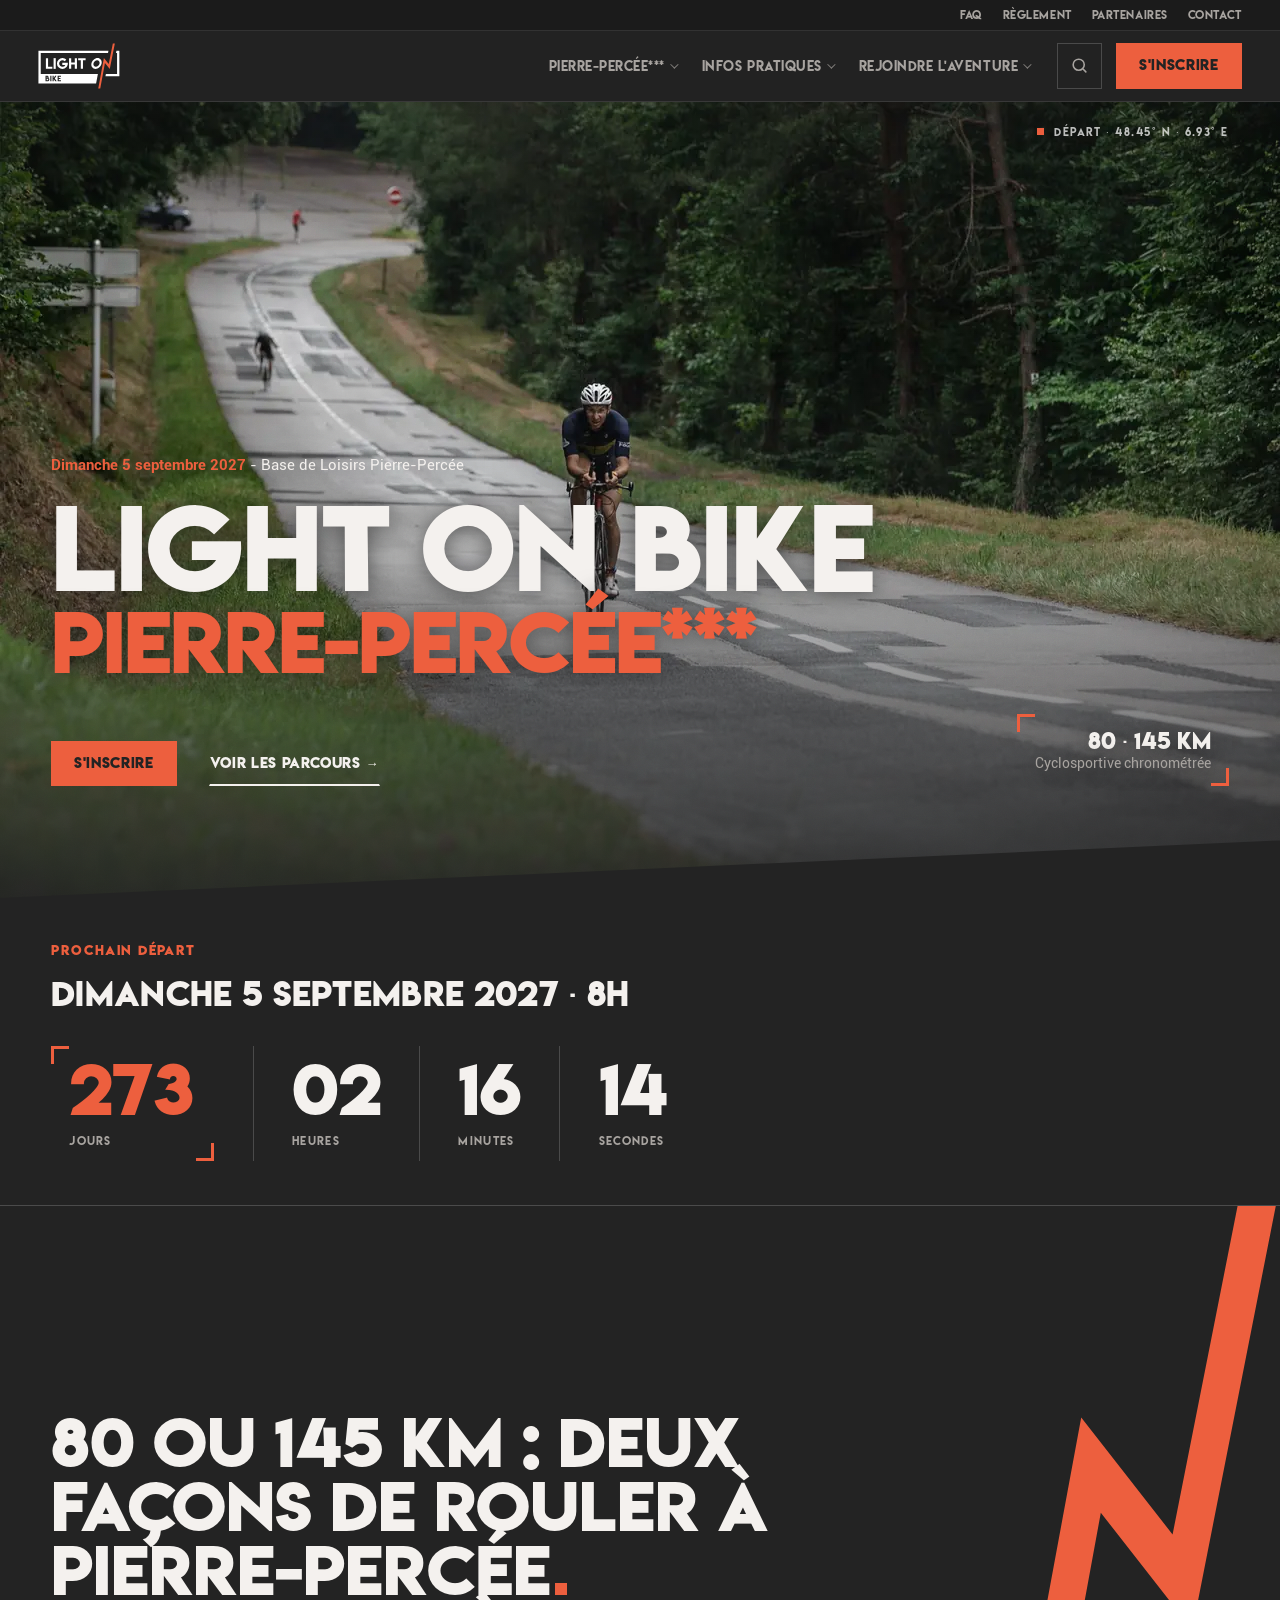
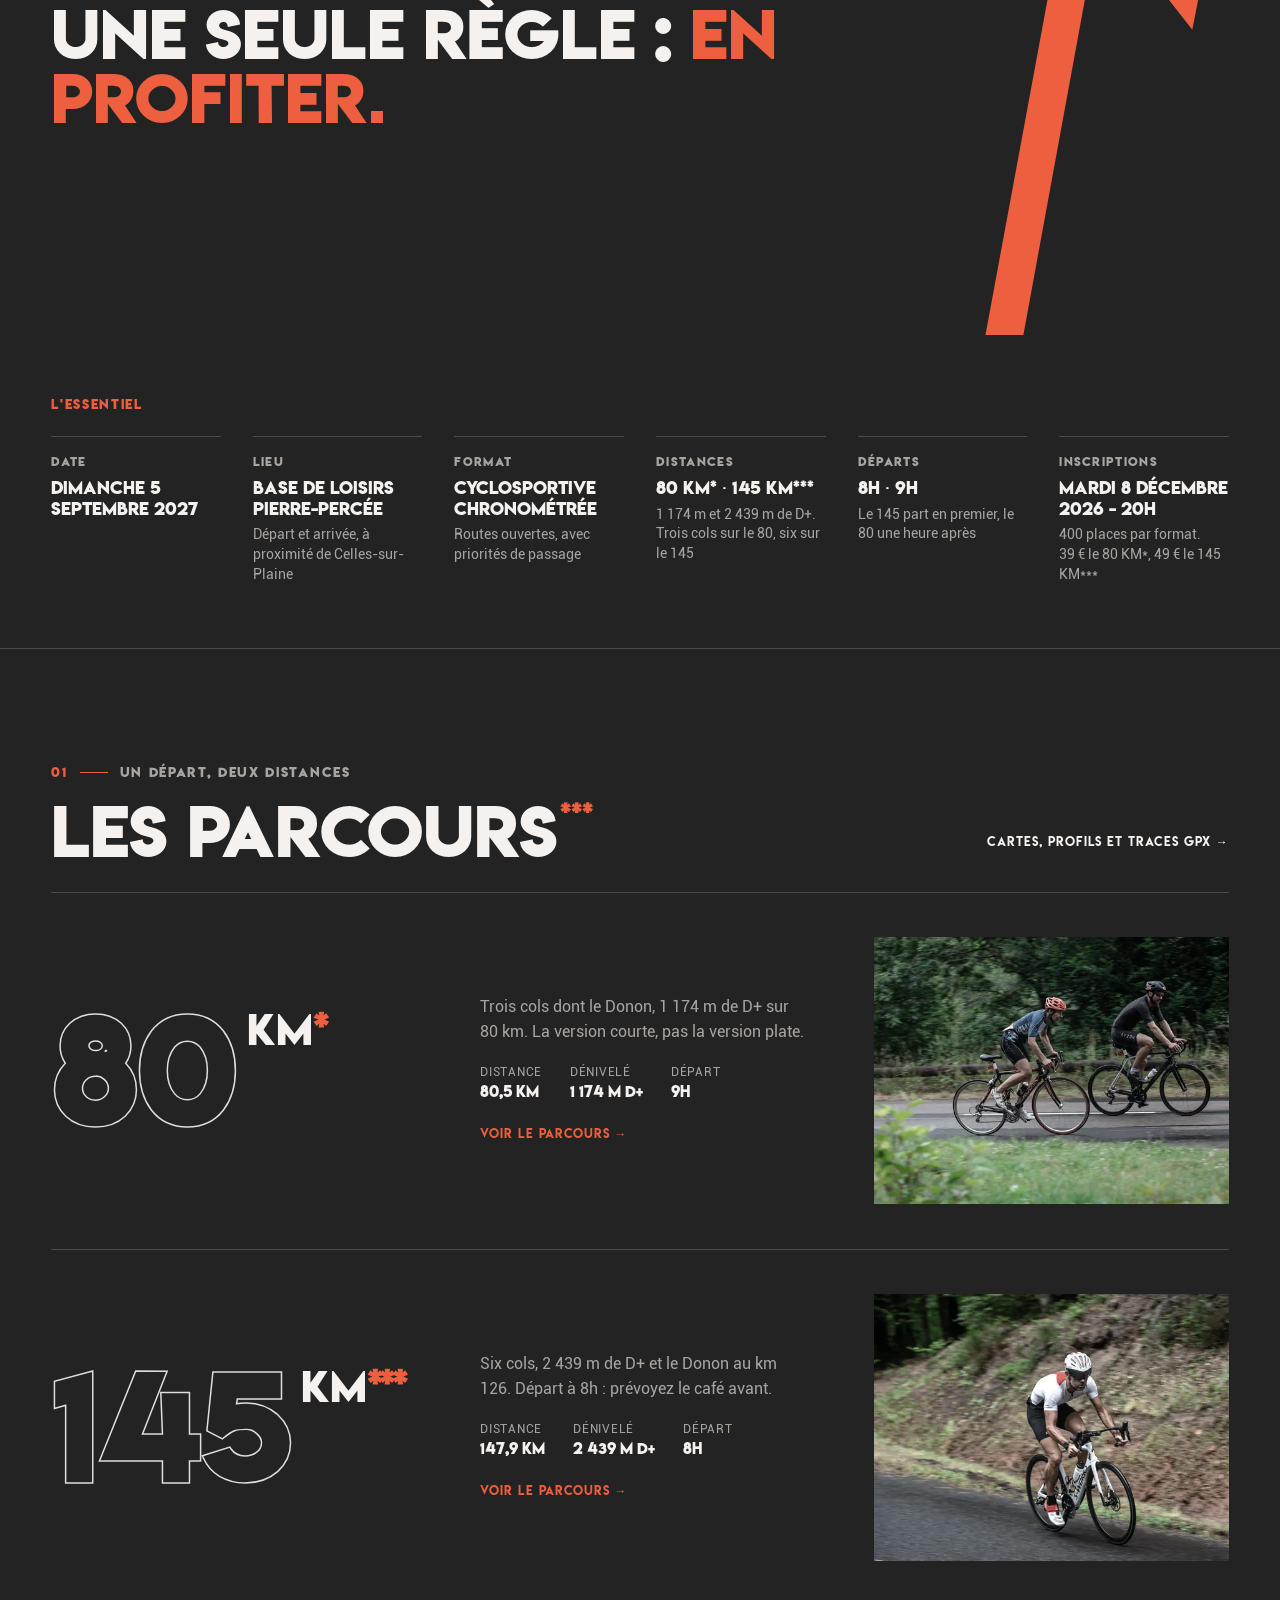
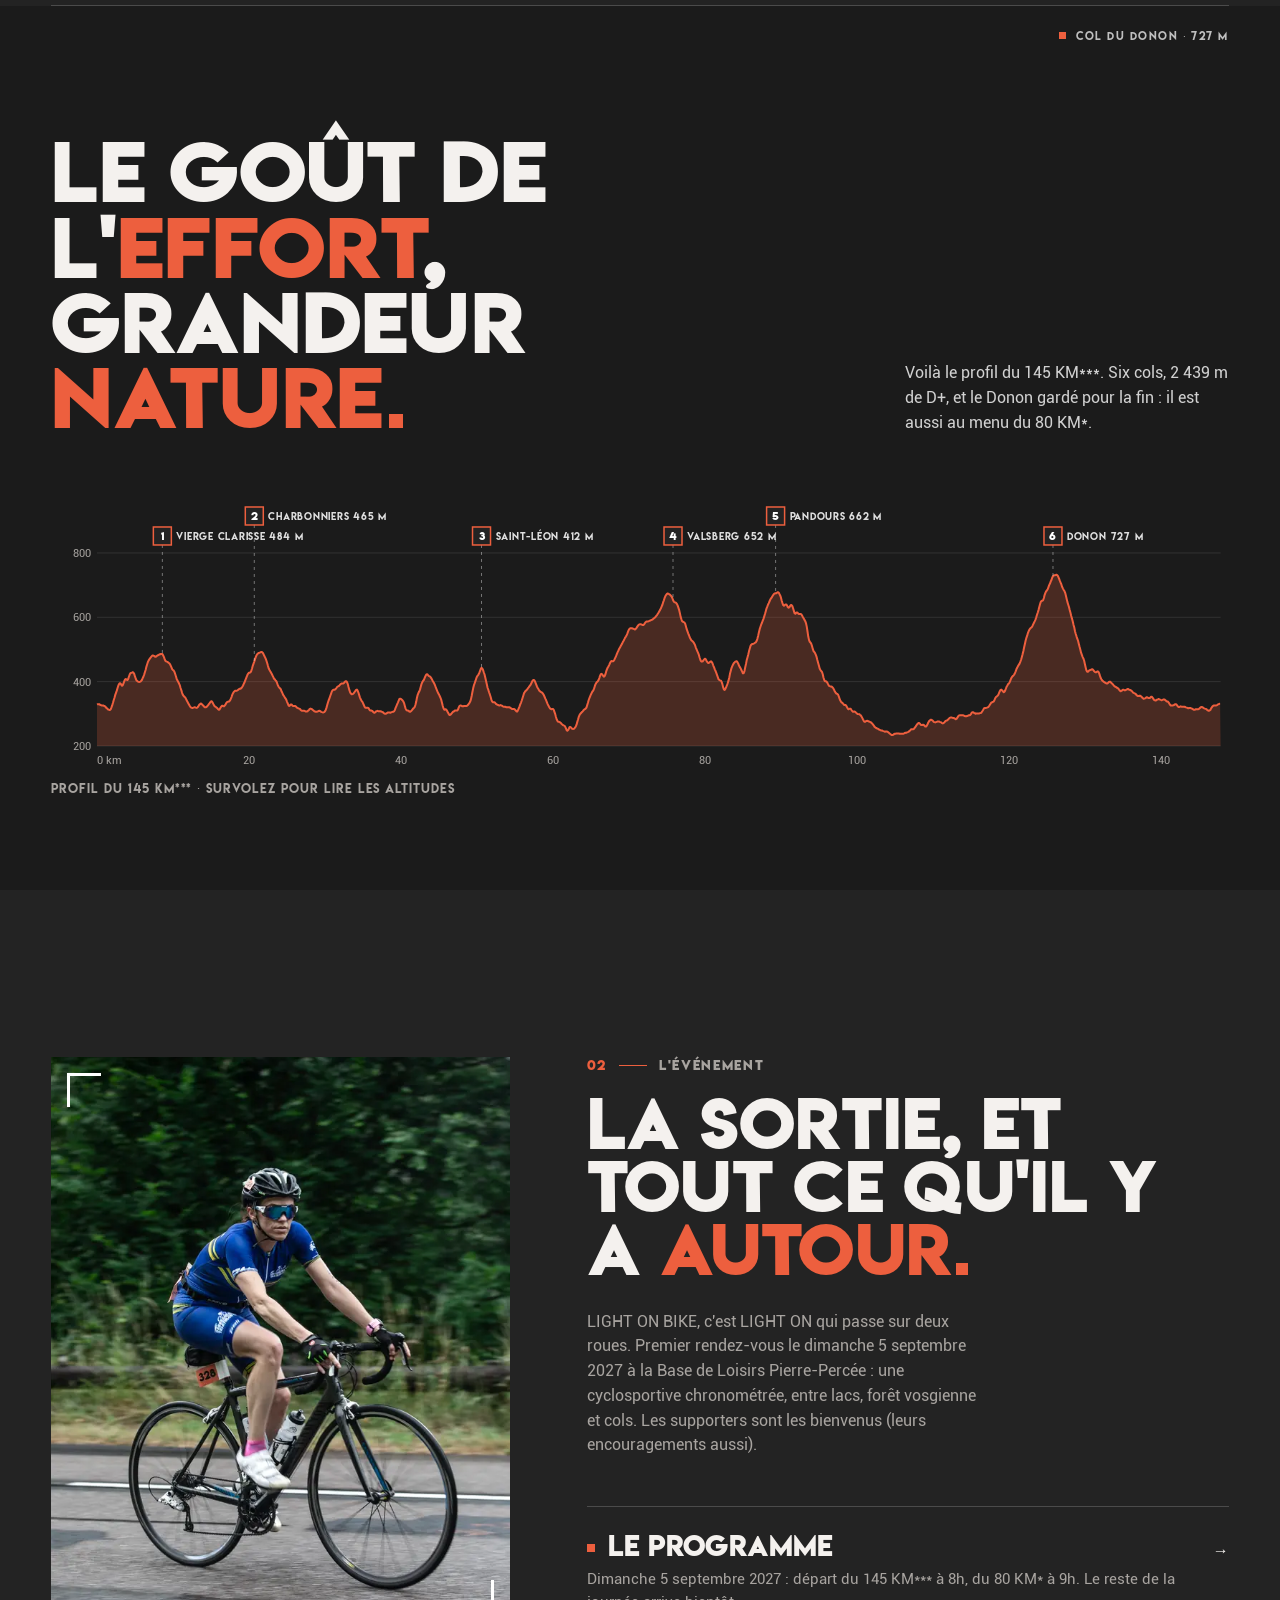
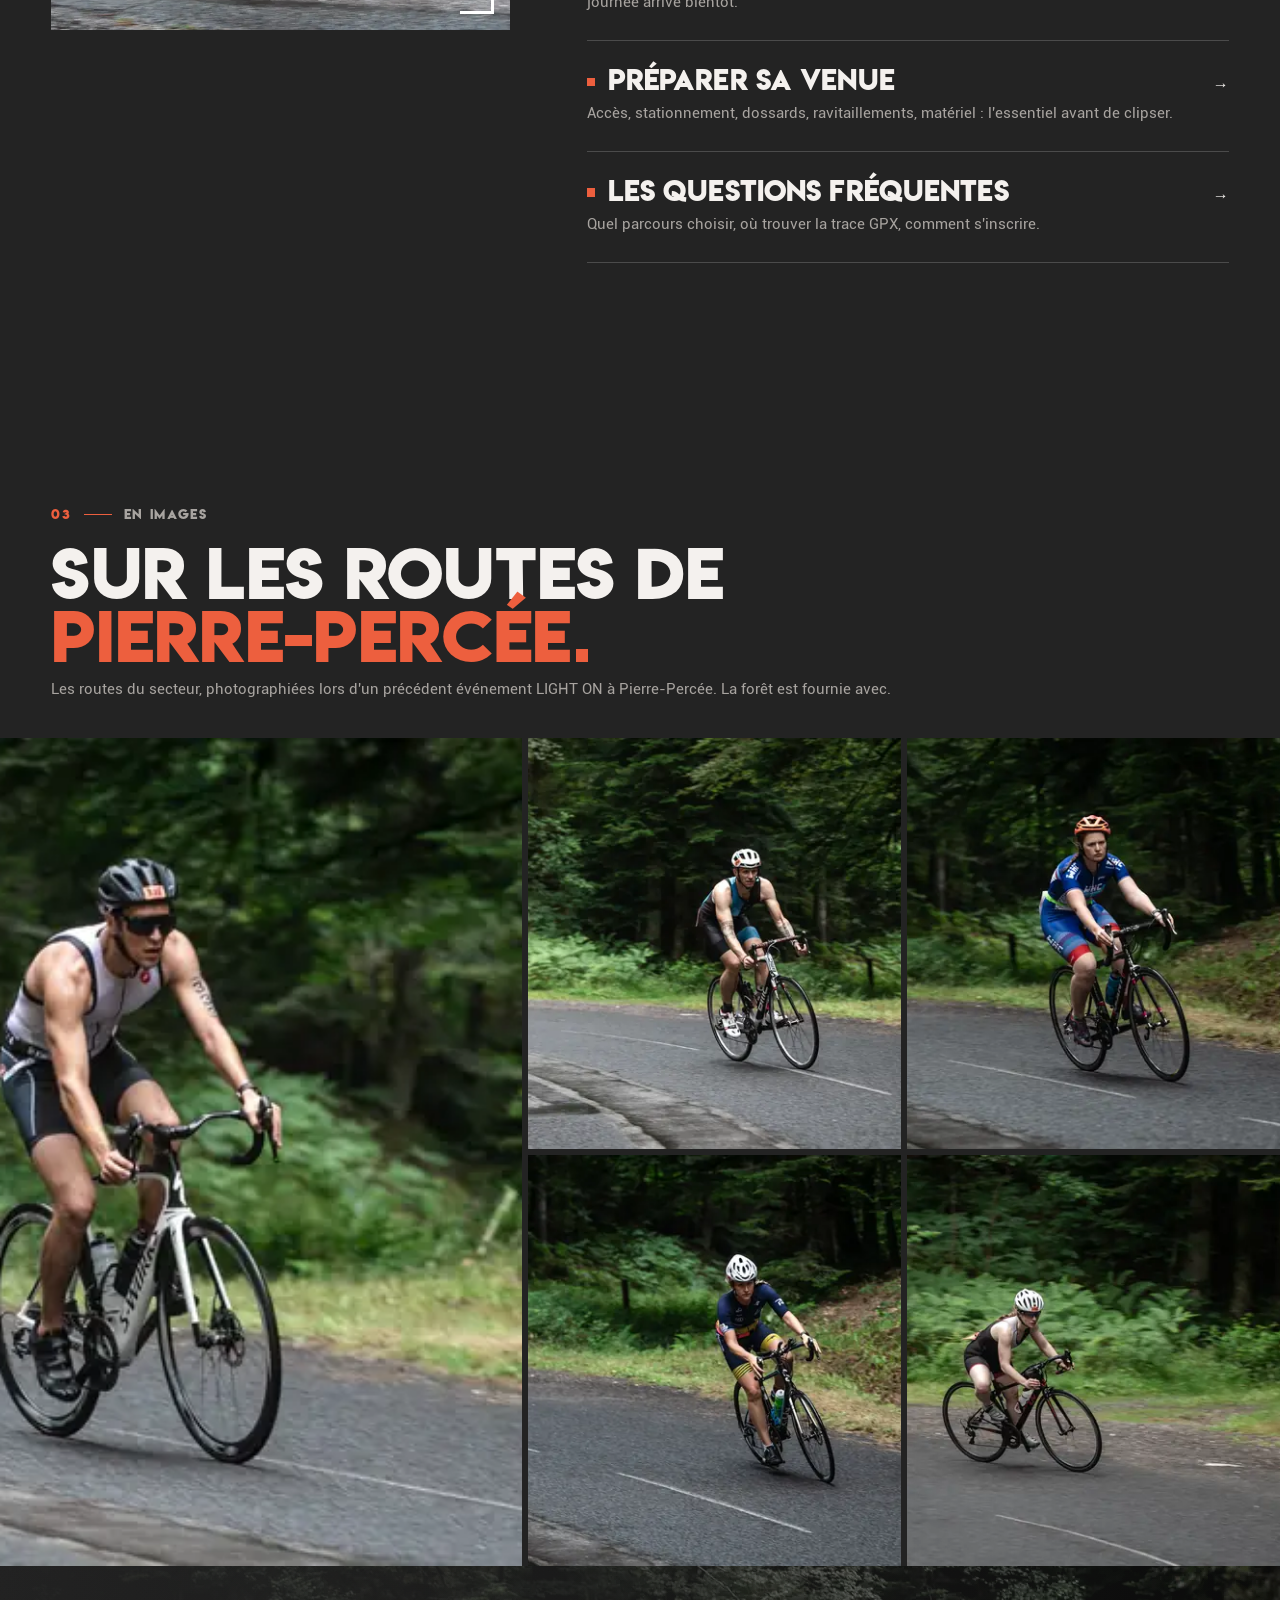
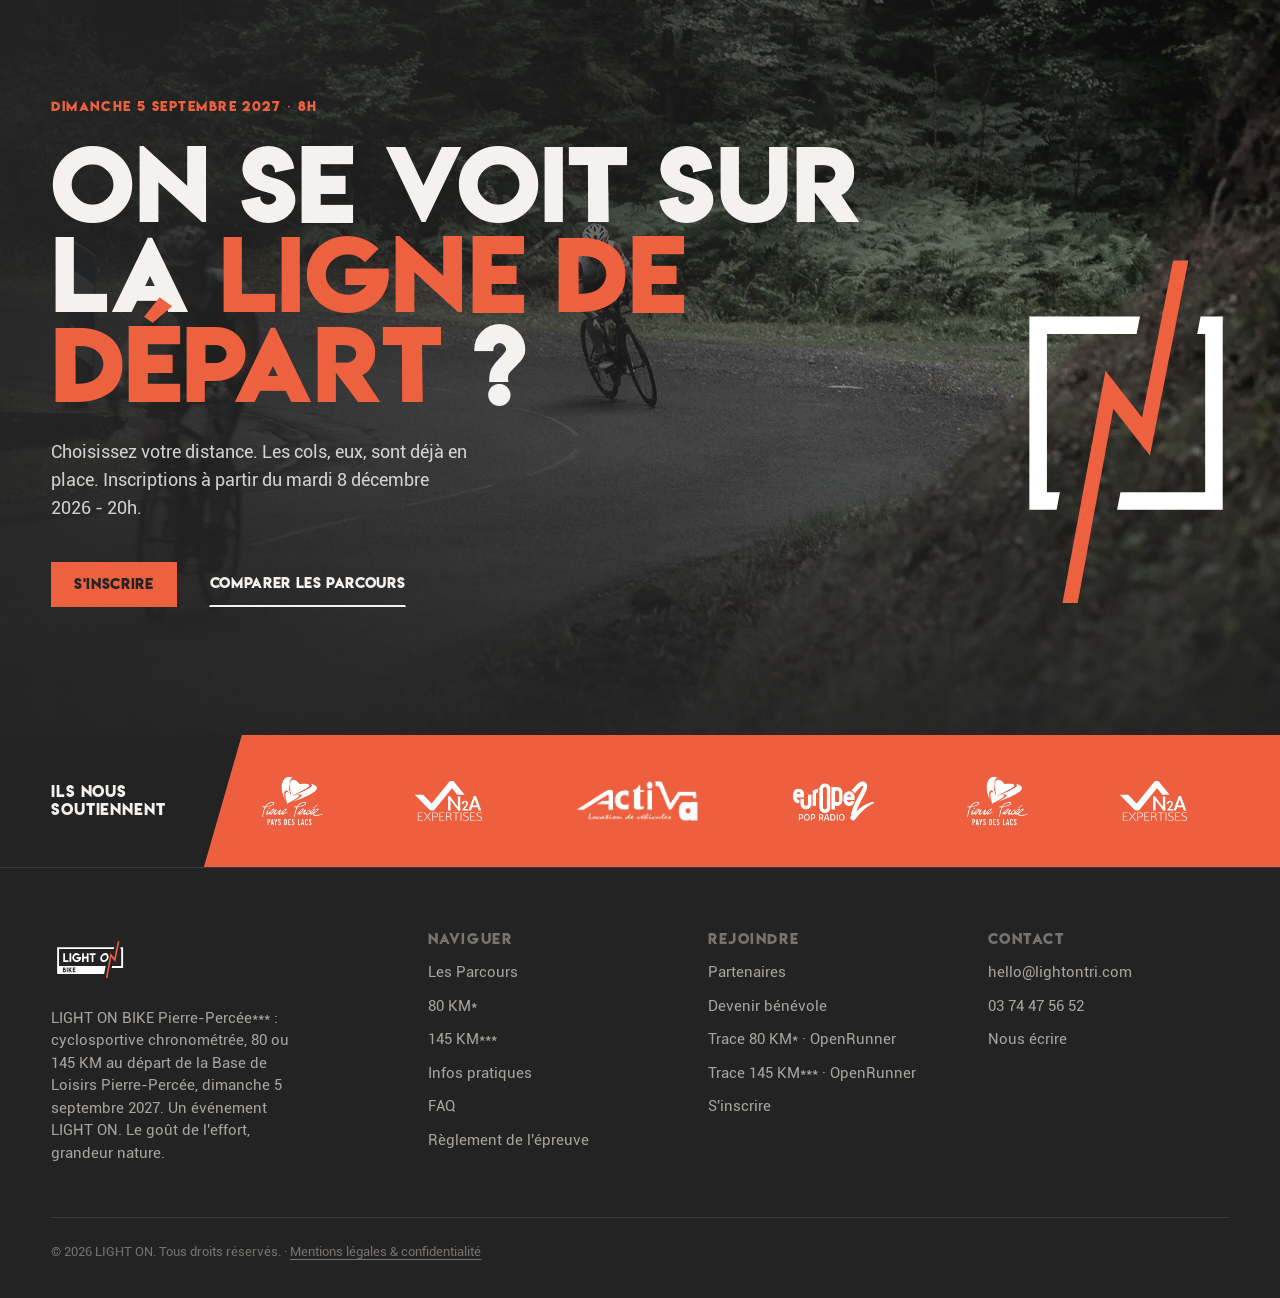
==== commit b200a351: "Carte : fond Plan par défaut Co-Authored-By: Claude Fable 5.2 <noreply@anthropic.com> Claude-Session" ====
--- a/index.html
+++ b/index.html
@@ -21,8 +21,8 @@
 <link rel="apple-touch-icon" href="assets/logo/apple-touch-icon.png?v=2" />
 <meta name="theme-color" content="#232323" />
 <link rel="preload" as="font" type="font/woff2" href="assets/fonts/LemonMilkBold.woff2" crossorigin />
-<link rel="stylesheet" href="assets/css/site.css?v=20261115a" />
-<link rel="stylesheet" href="assets/css/bike.css?v=20261115a" />
+<link rel="stylesheet" href="assets/css/site.css?v=20261115b" />
+<link rel="stylesheet" href="assets/css/bike.css?v=20261115b" />
 <link rel="preload" as="image" href="assets/img/webp/hero-accueil-1280.webp" fetchpriority="high" />
 <script type="application/ld+json">
 {
@@ -112,7 +112,7 @@
 <header class="nav">
   <div class="wrap nav-inner">
     <a class="brand" href="./" aria-label="LIGHT ON BIKE accueil">
-      <img src="assets/logo/logo-header.svg?v=20261115a" alt="LIGHT ON BIKE" width="178" height="100" />
+      <img src="assets/logo/logo-header.svg?v=20261115b" alt="LIGHT ON BIKE" width="178" height="100" />
     </a>
     <nav class="nav-links" id="navLinks" aria-label="Navigation principale">
       <div class="nav-item">
@@ -332,7 +332,7 @@
     <div class="foot-grid">
       <div class="foot-brand">
         <a class="brand" href="./">
-          <img src="assets/logo/logo-blanc-orange.svg?v=20261115a" alt="LIGHT ON BIKE" width="200" height="33" style="height:52px;" />
+          <img src="assets/logo/logo-blanc-orange.svg?v=20261115b" alt="LIGHT ON BIKE" width="200" height="33" style="height:52px;" />
         </a>
         <p>LIGHT ON BIKE Pierre-Percée***&nbsp;: cyclosportive chronométrée, 80 ou 145 KM au départ de la Base de Loisirs Pierre-Percée, dimanche 5 septembre 2027. Un événement LIGHT ON. Le goût de l'effort, grandeur nature.</p>
       </div>
@@ -366,9 +366,9 @@
   </div>
 </footer>
 
-<script src="assets/js/site.js?v=20261115a"></script>
-<script src="assets/js/search.js?v=20261115a"></script>
-<script src="assets/data/routes.js?v=20261115a"></script>
-<script src="assets/js/parcours.js?v=20261115a"></script>
+<script src="assets/js/site.js?v=20261115b"></script>
+<script src="assets/js/search.js?v=20261115b"></script>
+<script src="assets/data/routes.js?v=20261115b"></script>
+<script src="assets/js/parcours.js?v=20261115b"></script>
 </body>
 </html>
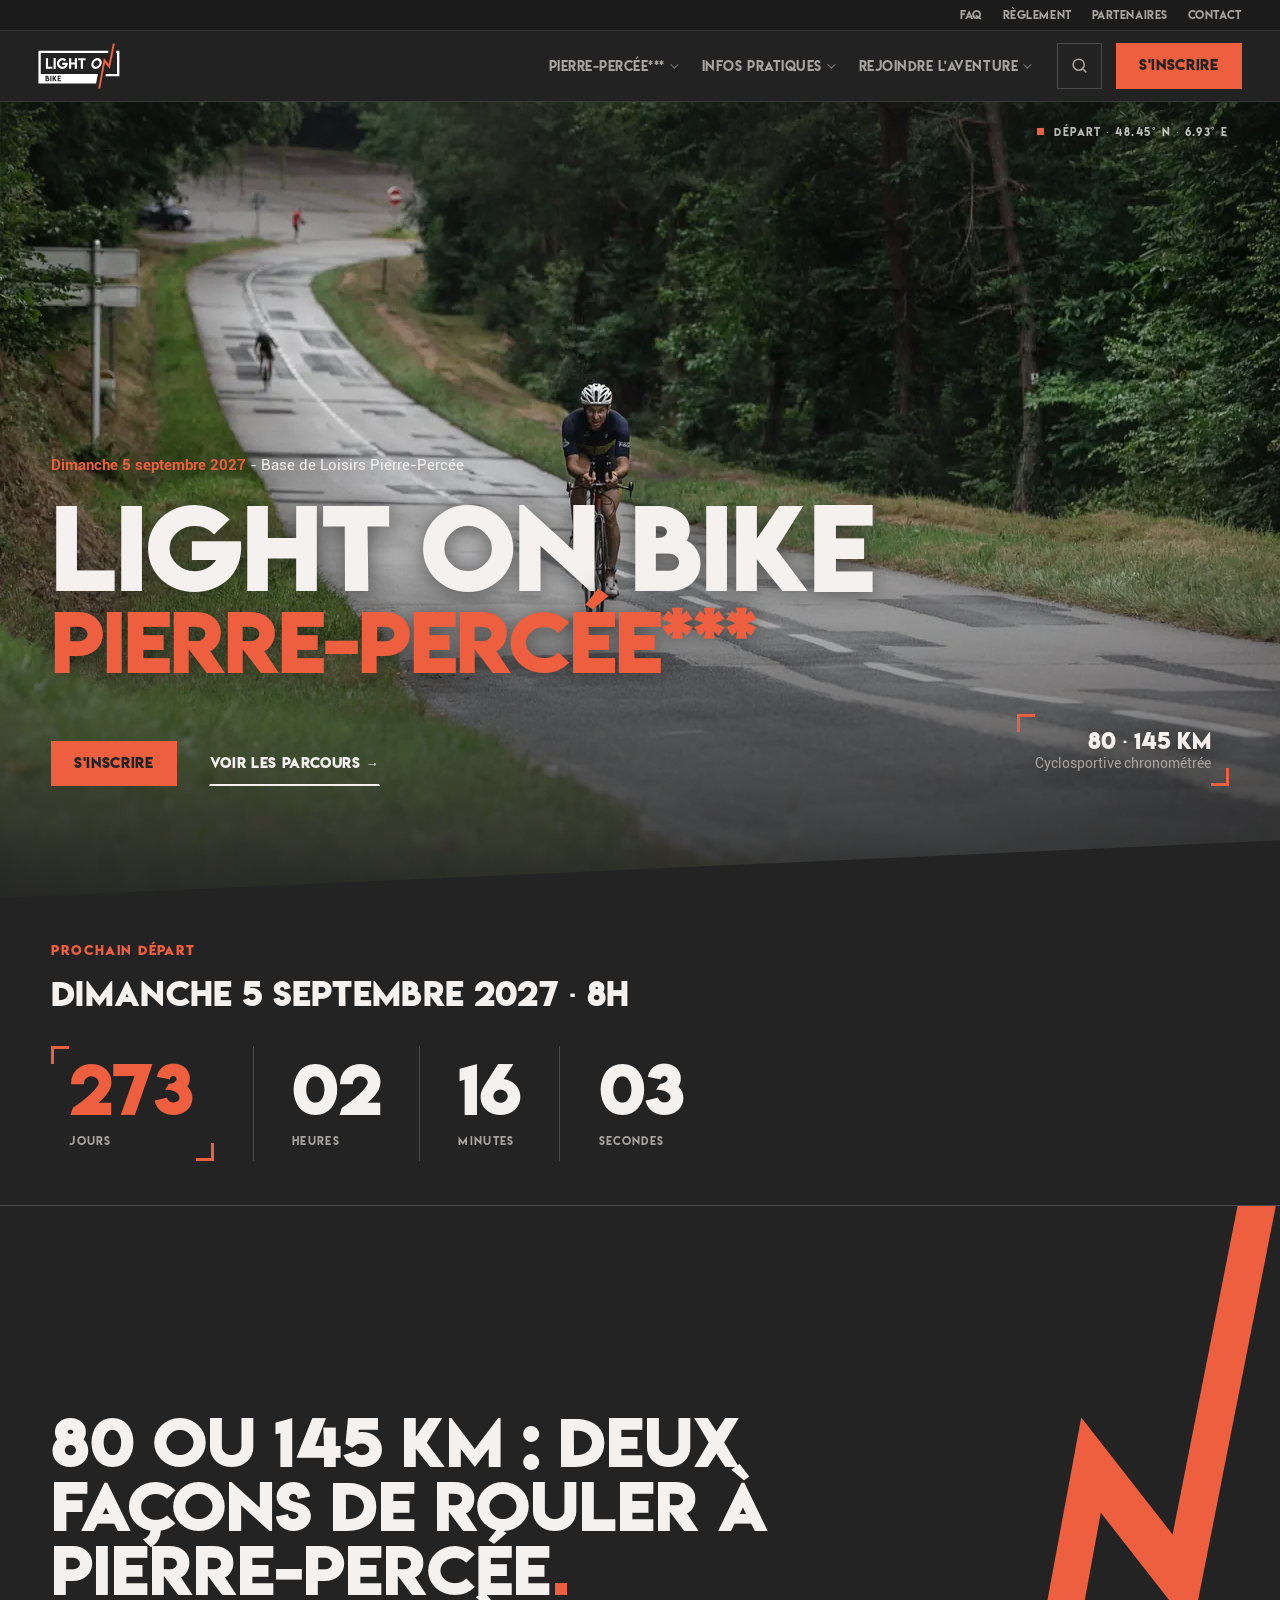
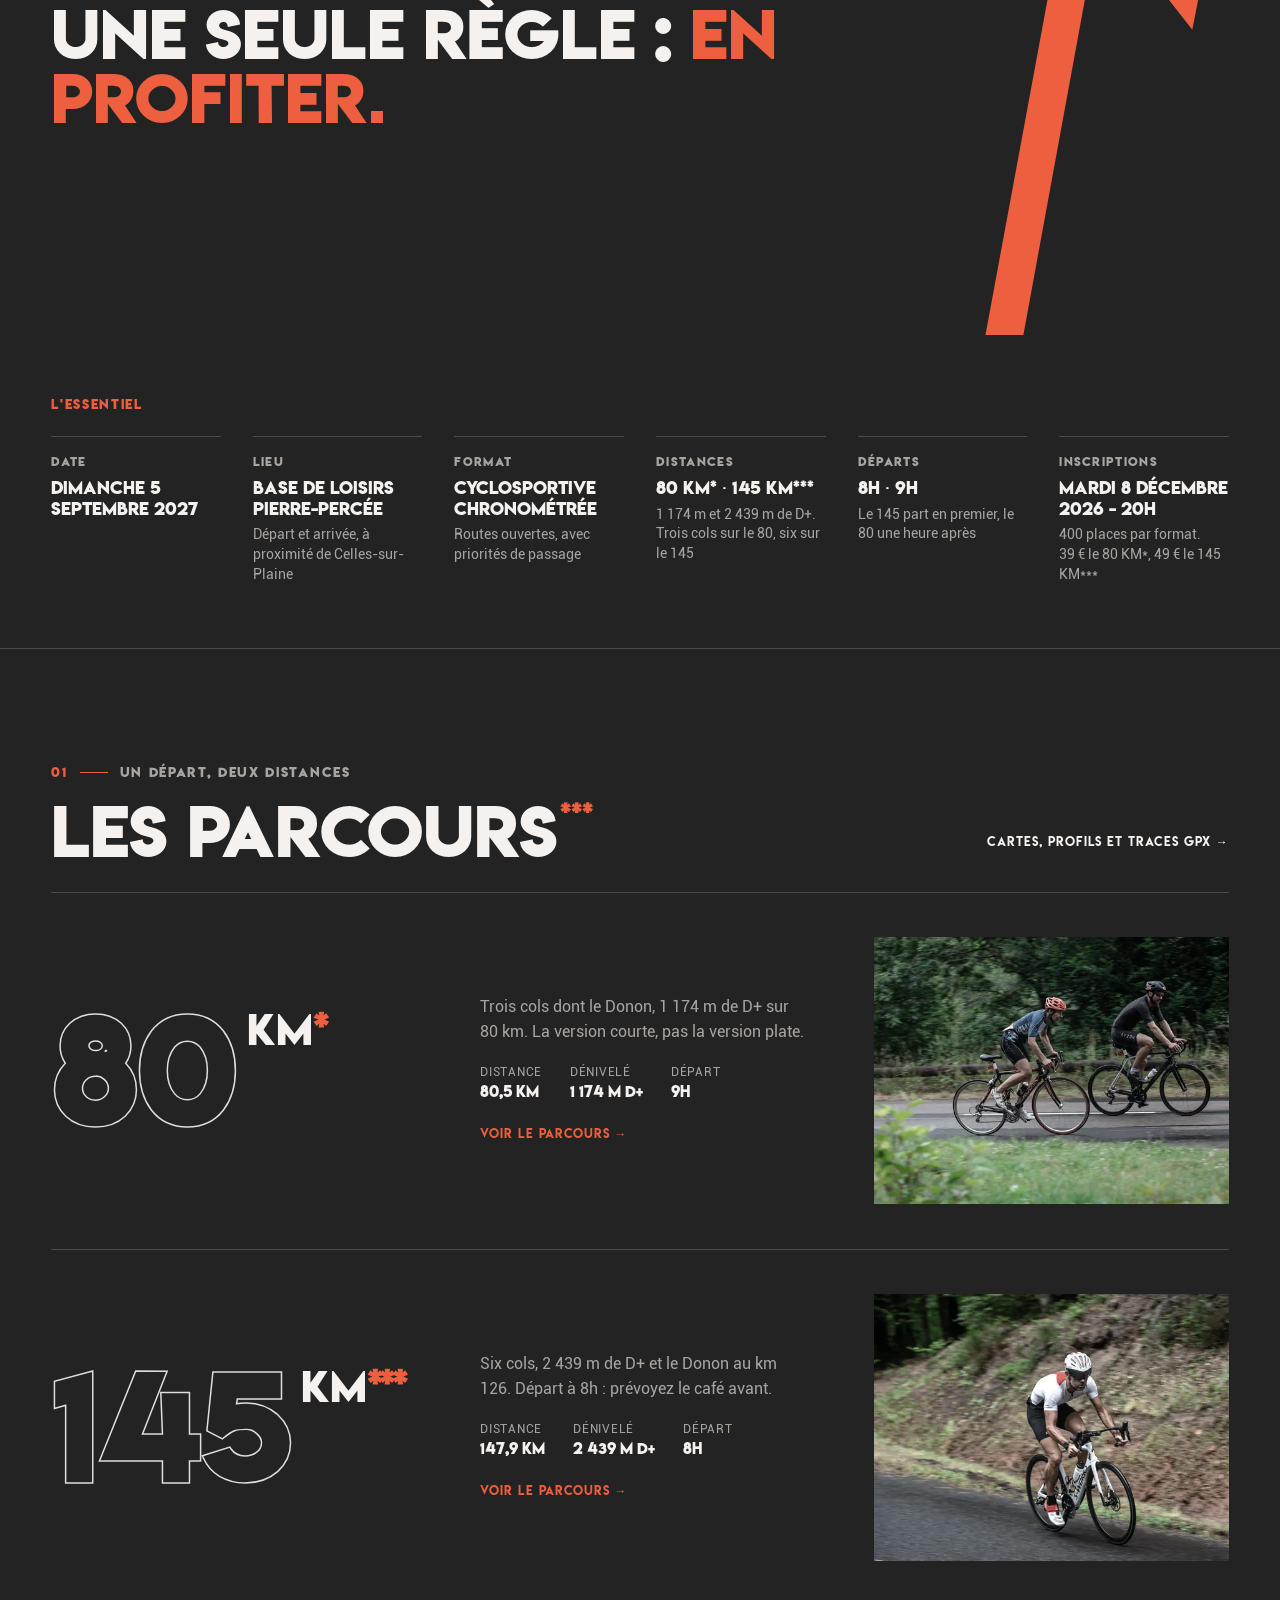
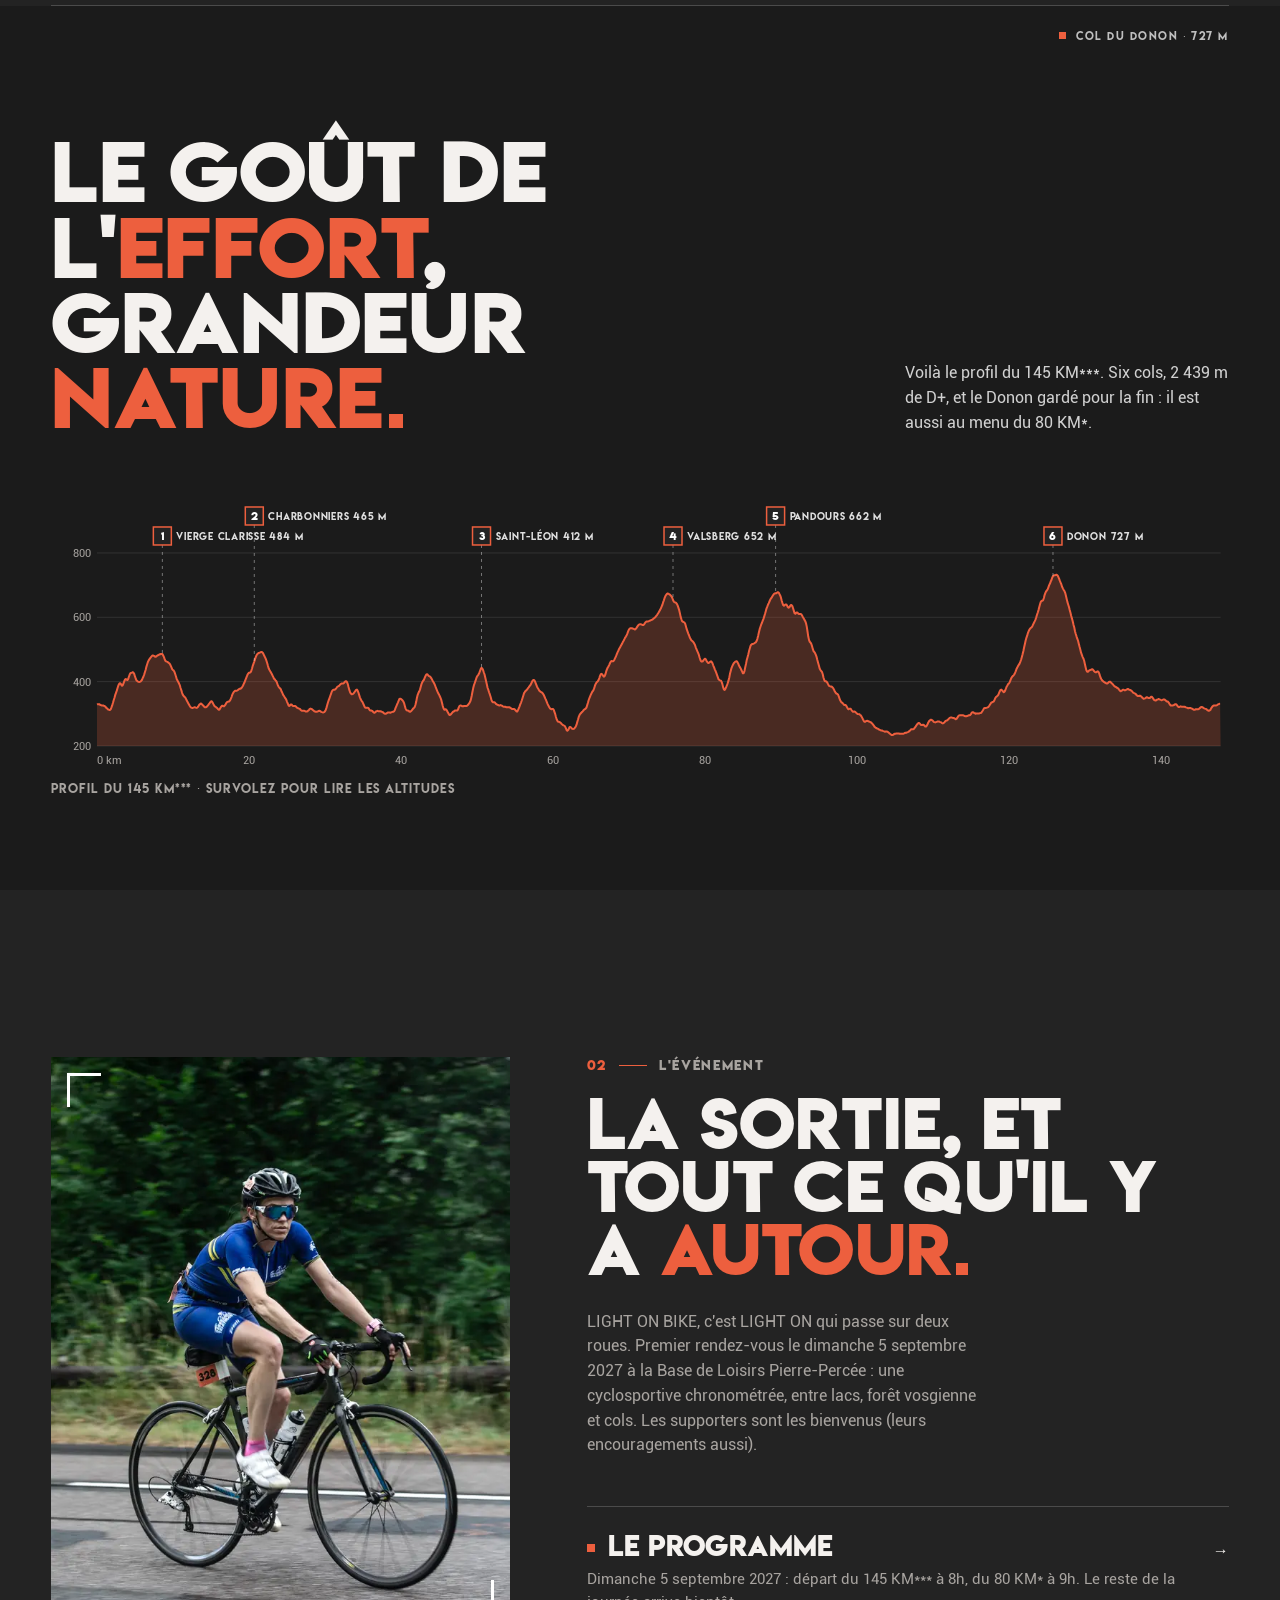
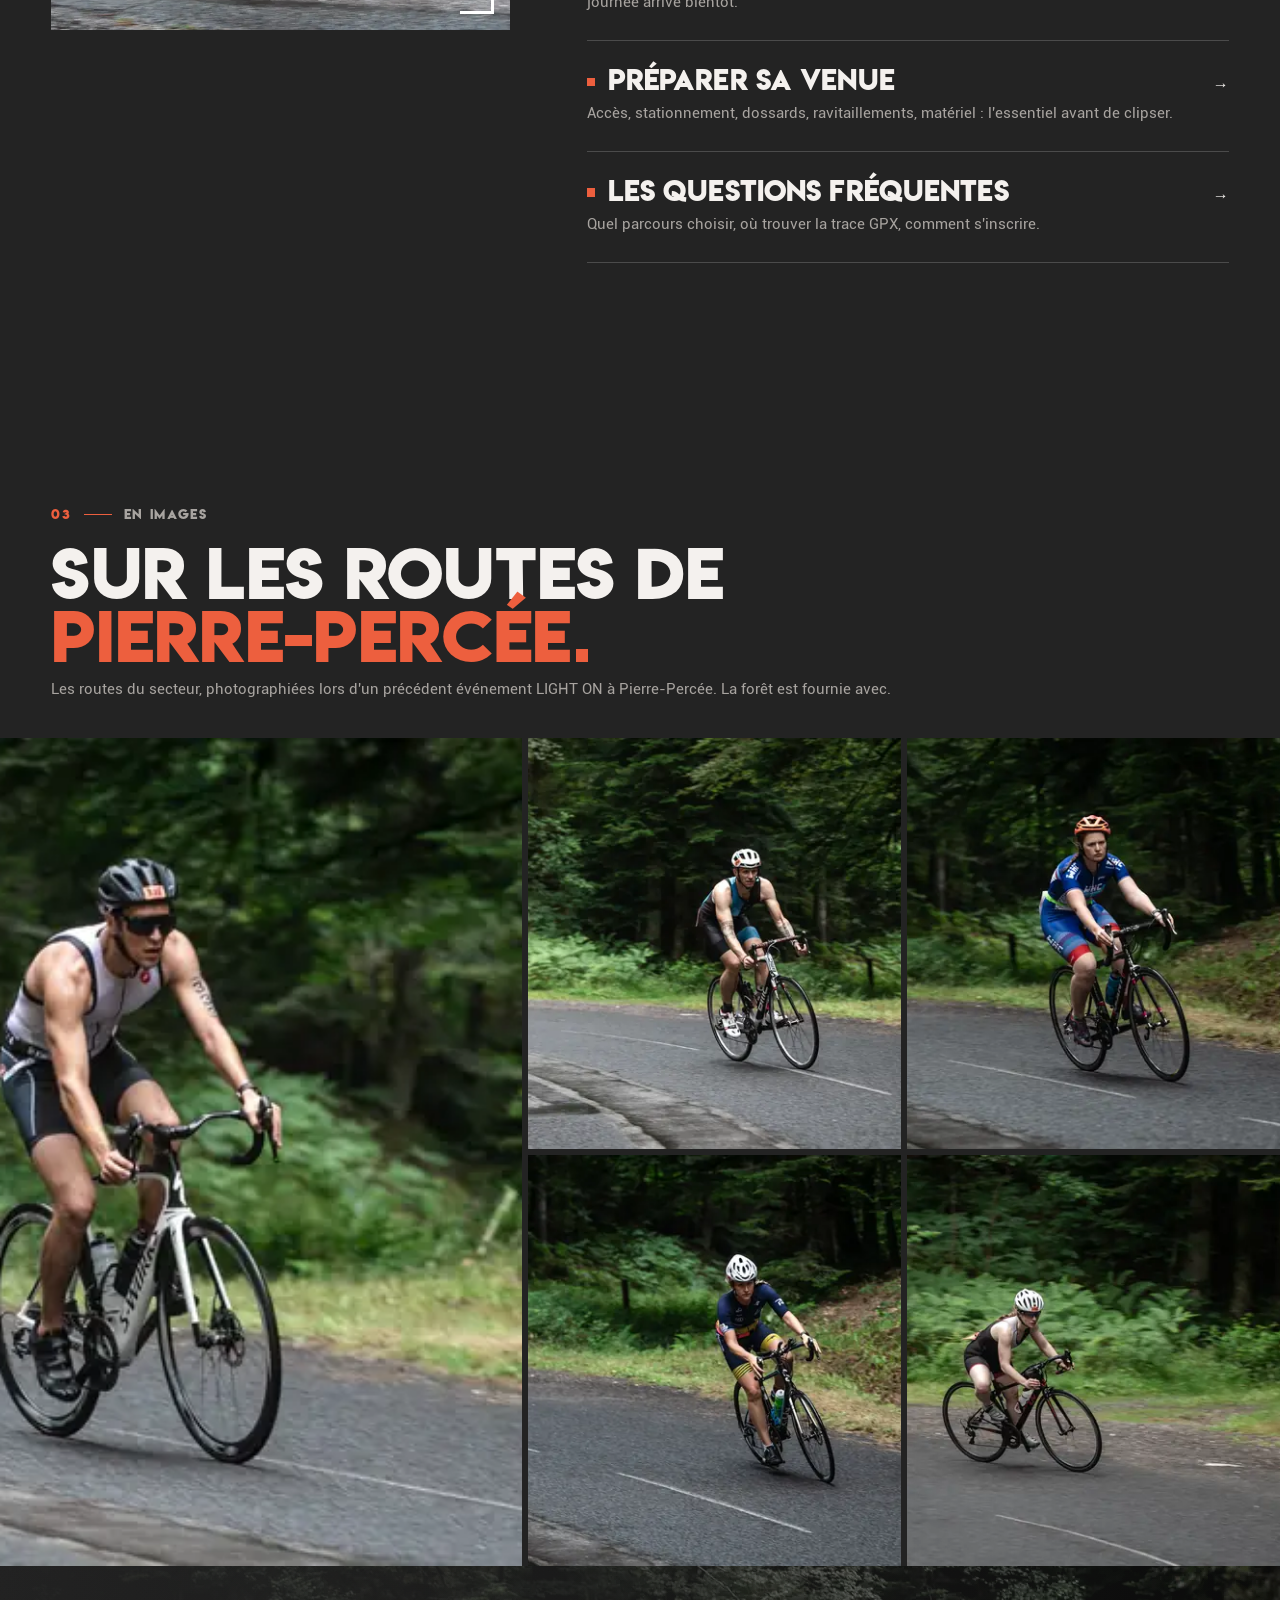
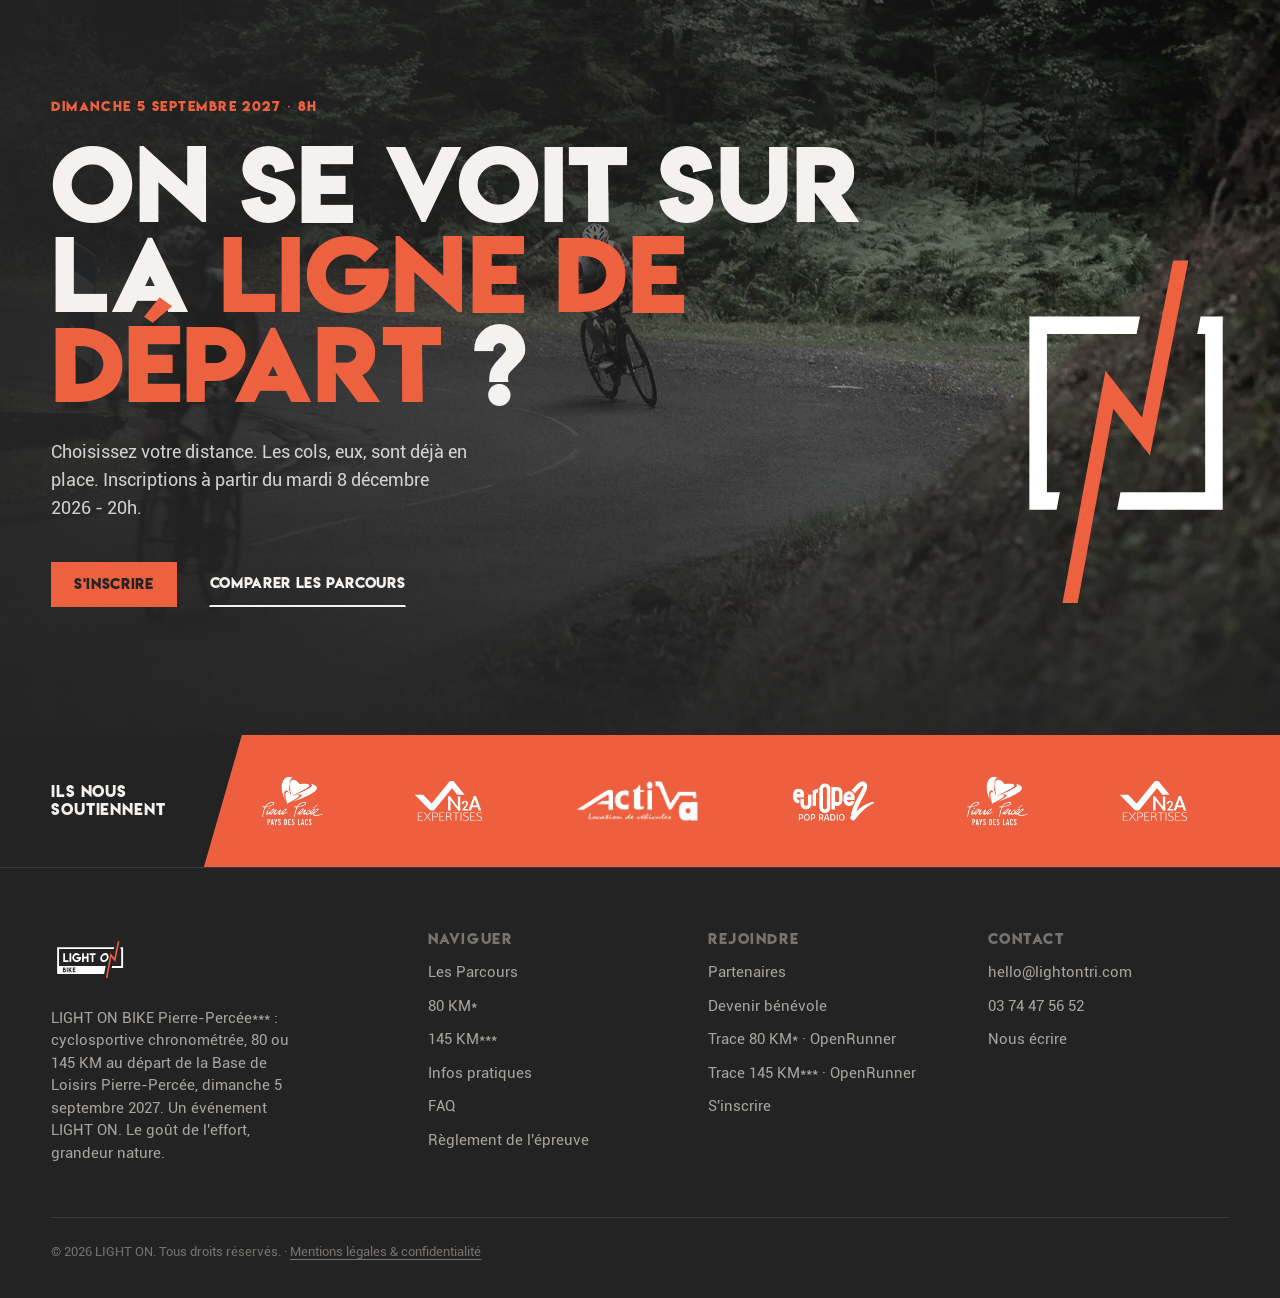
==== commit 1f7e4dea: "Carte : fond Sombre par défaut, boutons Sombre / Plan / Satellite Co-Authored-By: Claude Fable 5.2 <" ====
--- a/index.html
+++ b/index.html
@@ -21,8 +21,8 @@
 <link rel="apple-touch-icon" href="assets/logo/apple-touch-icon.png?v=2" />
 <meta name="theme-color" content="#232323" />
 <link rel="preload" as="font" type="font/woff2" href="assets/fonts/LemonMilkBold.woff2" crossorigin />
-<link rel="stylesheet" href="assets/css/site.css?v=20261115b" />
-<link rel="stylesheet" href="assets/css/bike.css?v=20261115b" />
+<link rel="stylesheet" href="assets/css/site.css?v=20261115c" />
+<link rel="stylesheet" href="assets/css/bike.css?v=20261115c" />
 <link rel="preload" as="image" href="assets/img/webp/hero-accueil-1280.webp" fetchpriority="high" />
 <script type="application/ld+json">
 {
@@ -112,7 +112,7 @@
 <header class="nav">
   <div class="wrap nav-inner">
     <a class="brand" href="./" aria-label="LIGHT ON BIKE accueil">
-      <img src="assets/logo/logo-header.svg?v=20261115b" alt="LIGHT ON BIKE" width="178" height="100" />
+      <img src="assets/logo/logo-header.svg?v=20261115c" alt="LIGHT ON BIKE" width="178" height="100" />
     </a>
     <nav class="nav-links" id="navLinks" aria-label="Navigation principale">
       <div class="nav-item">
@@ -332,7 +332,7 @@
     <div class="foot-grid">
       <div class="foot-brand">
         <a class="brand" href="./">
-          <img src="assets/logo/logo-blanc-orange.svg?v=20261115b" alt="LIGHT ON BIKE" width="200" height="33" style="height:52px;" />
+          <img src="assets/logo/logo-blanc-orange.svg?v=20261115c" alt="LIGHT ON BIKE" width="200" height="33" style="height:52px;" />
         </a>
         <p>LIGHT ON BIKE Pierre-Percée***&nbsp;: cyclosportive chronométrée, 80 ou 145 KM au départ de la Base de Loisirs Pierre-Percée, dimanche 5 septembre 2027. Un événement LIGHT ON. Le goût de l'effort, grandeur nature.</p>
       </div>
@@ -366,9 +366,9 @@
   </div>
 </footer>
 
-<script src="assets/js/site.js?v=20261115b"></script>
-<script src="assets/js/search.js?v=20261115b"></script>
-<script src="assets/data/routes.js?v=20261115b"></script>
-<script src="assets/js/parcours.js?v=20261115b"></script>
+<script src="assets/js/site.js?v=20261115c"></script>
+<script src="assets/js/search.js?v=20261115c"></script>
+<script src="assets/data/routes.js?v=20261115c"></script>
+<script src="assets/js/parcours.js?v=20261115c"></script>
 </body>
 </html>
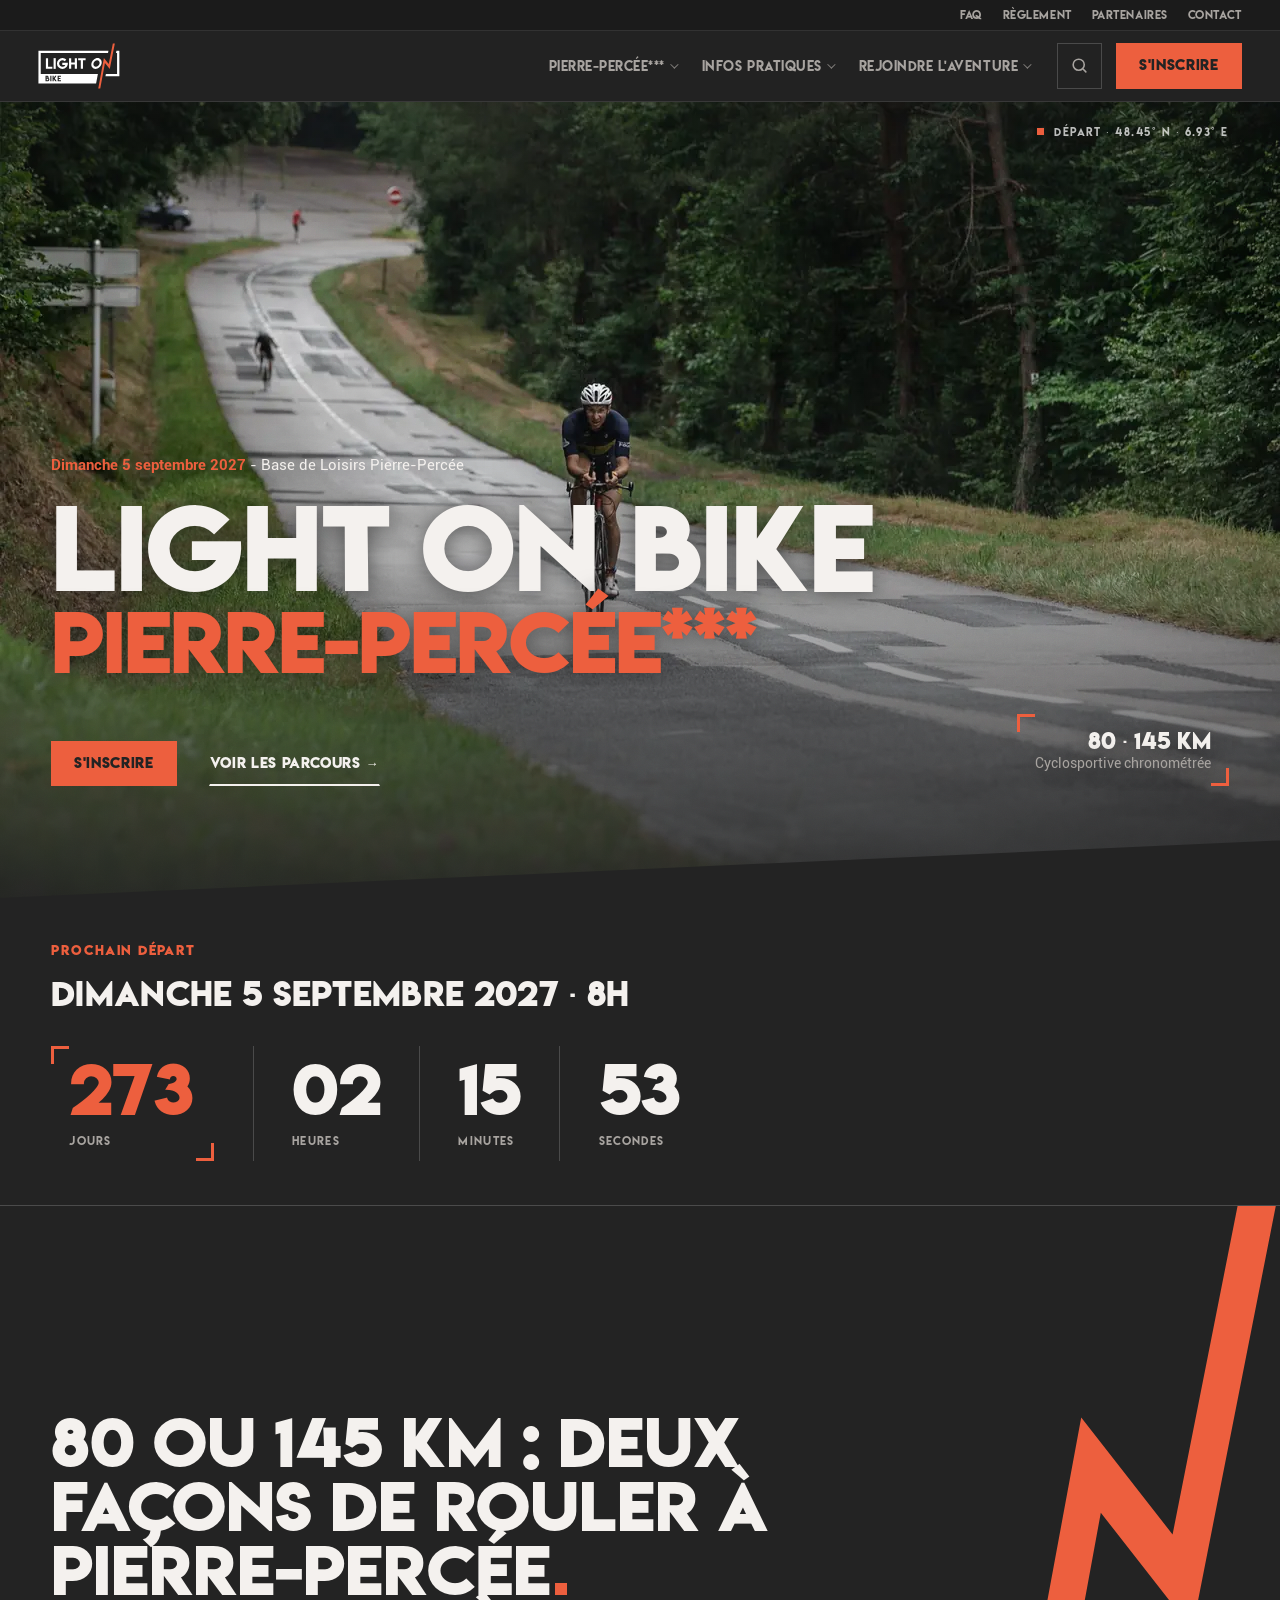
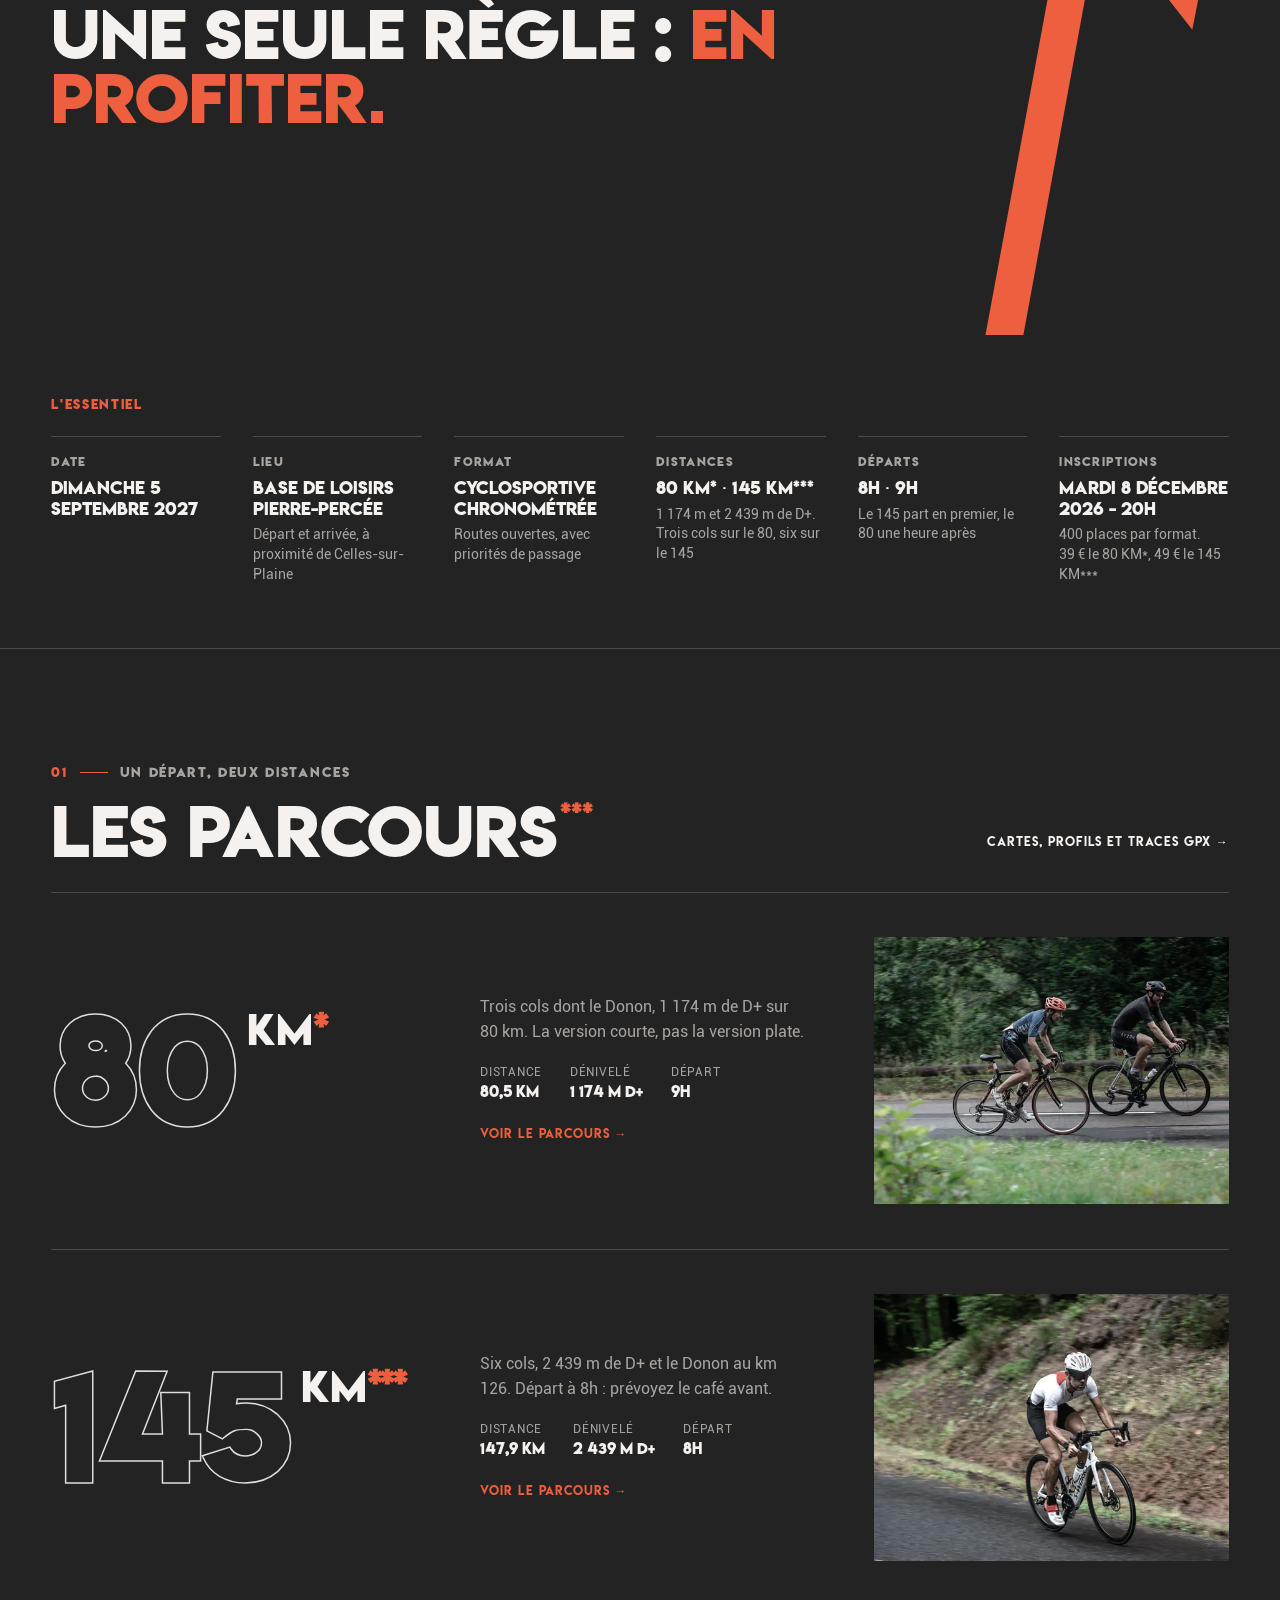
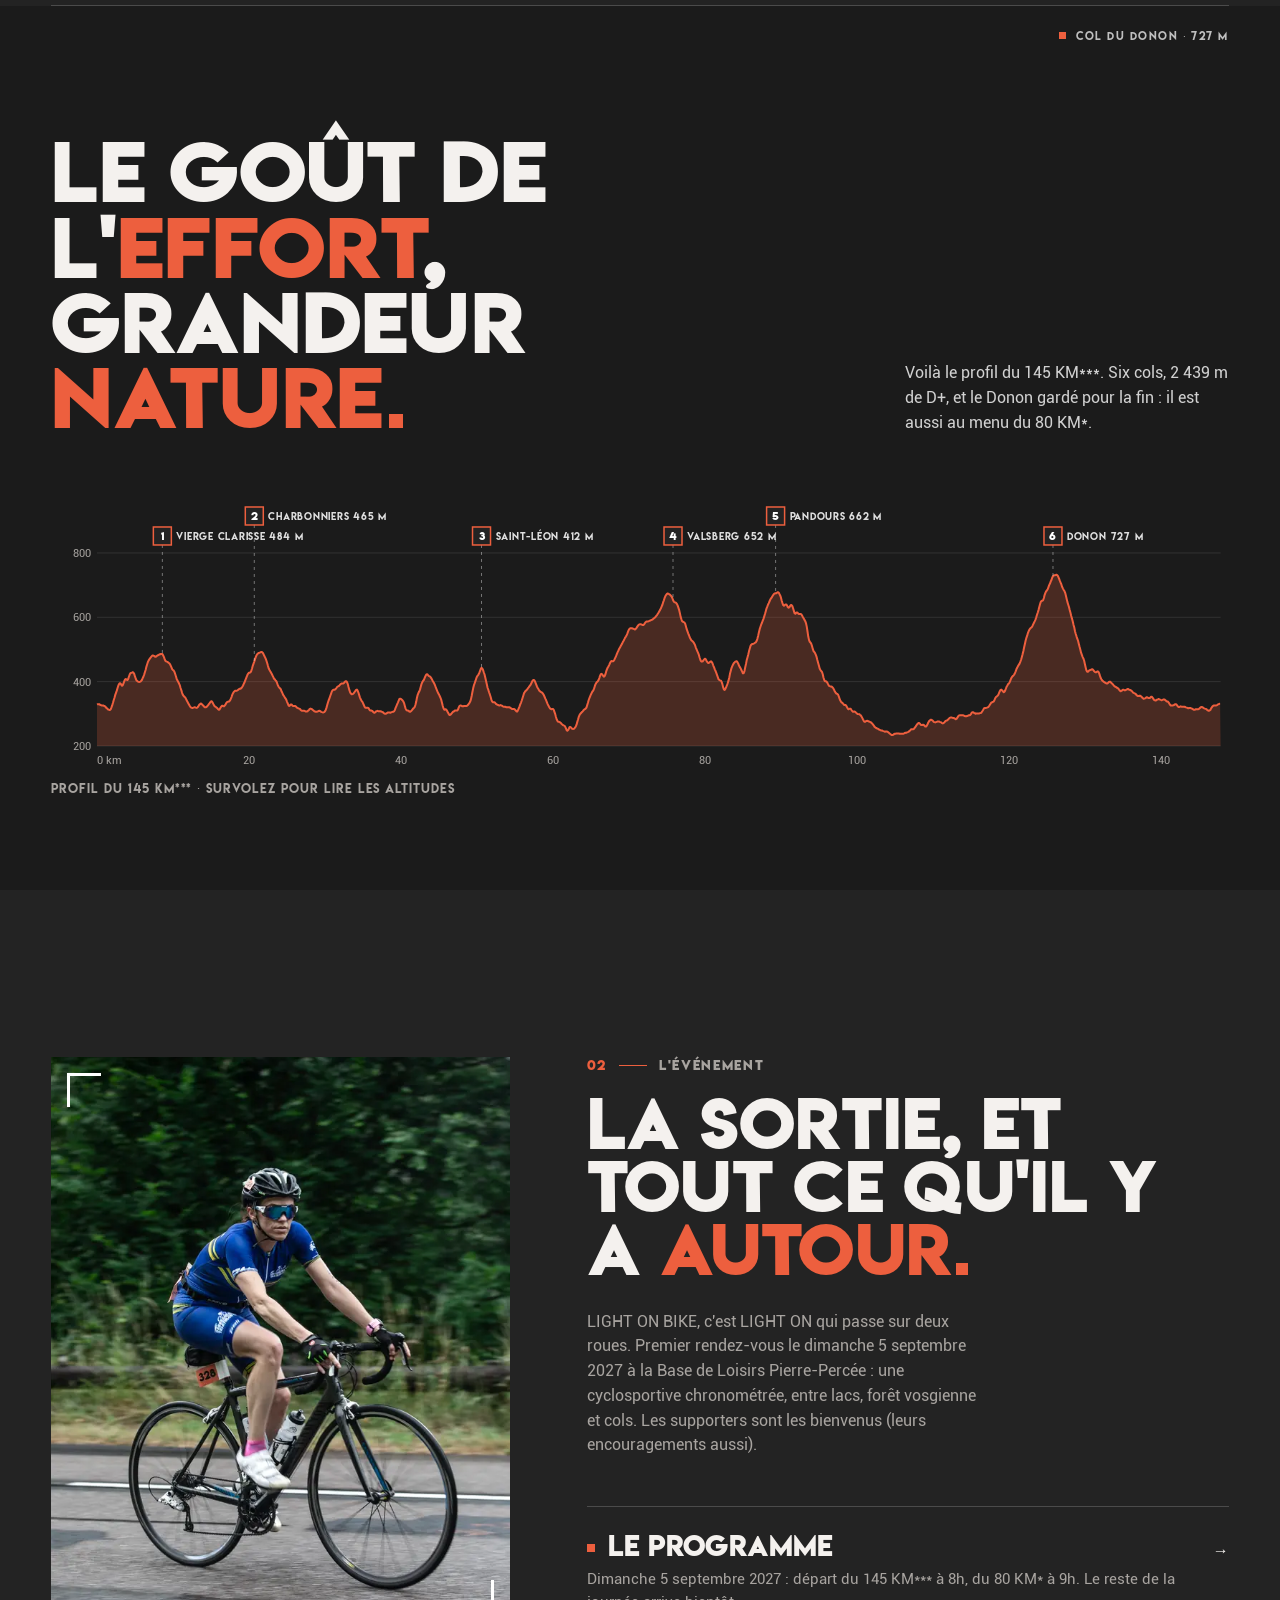
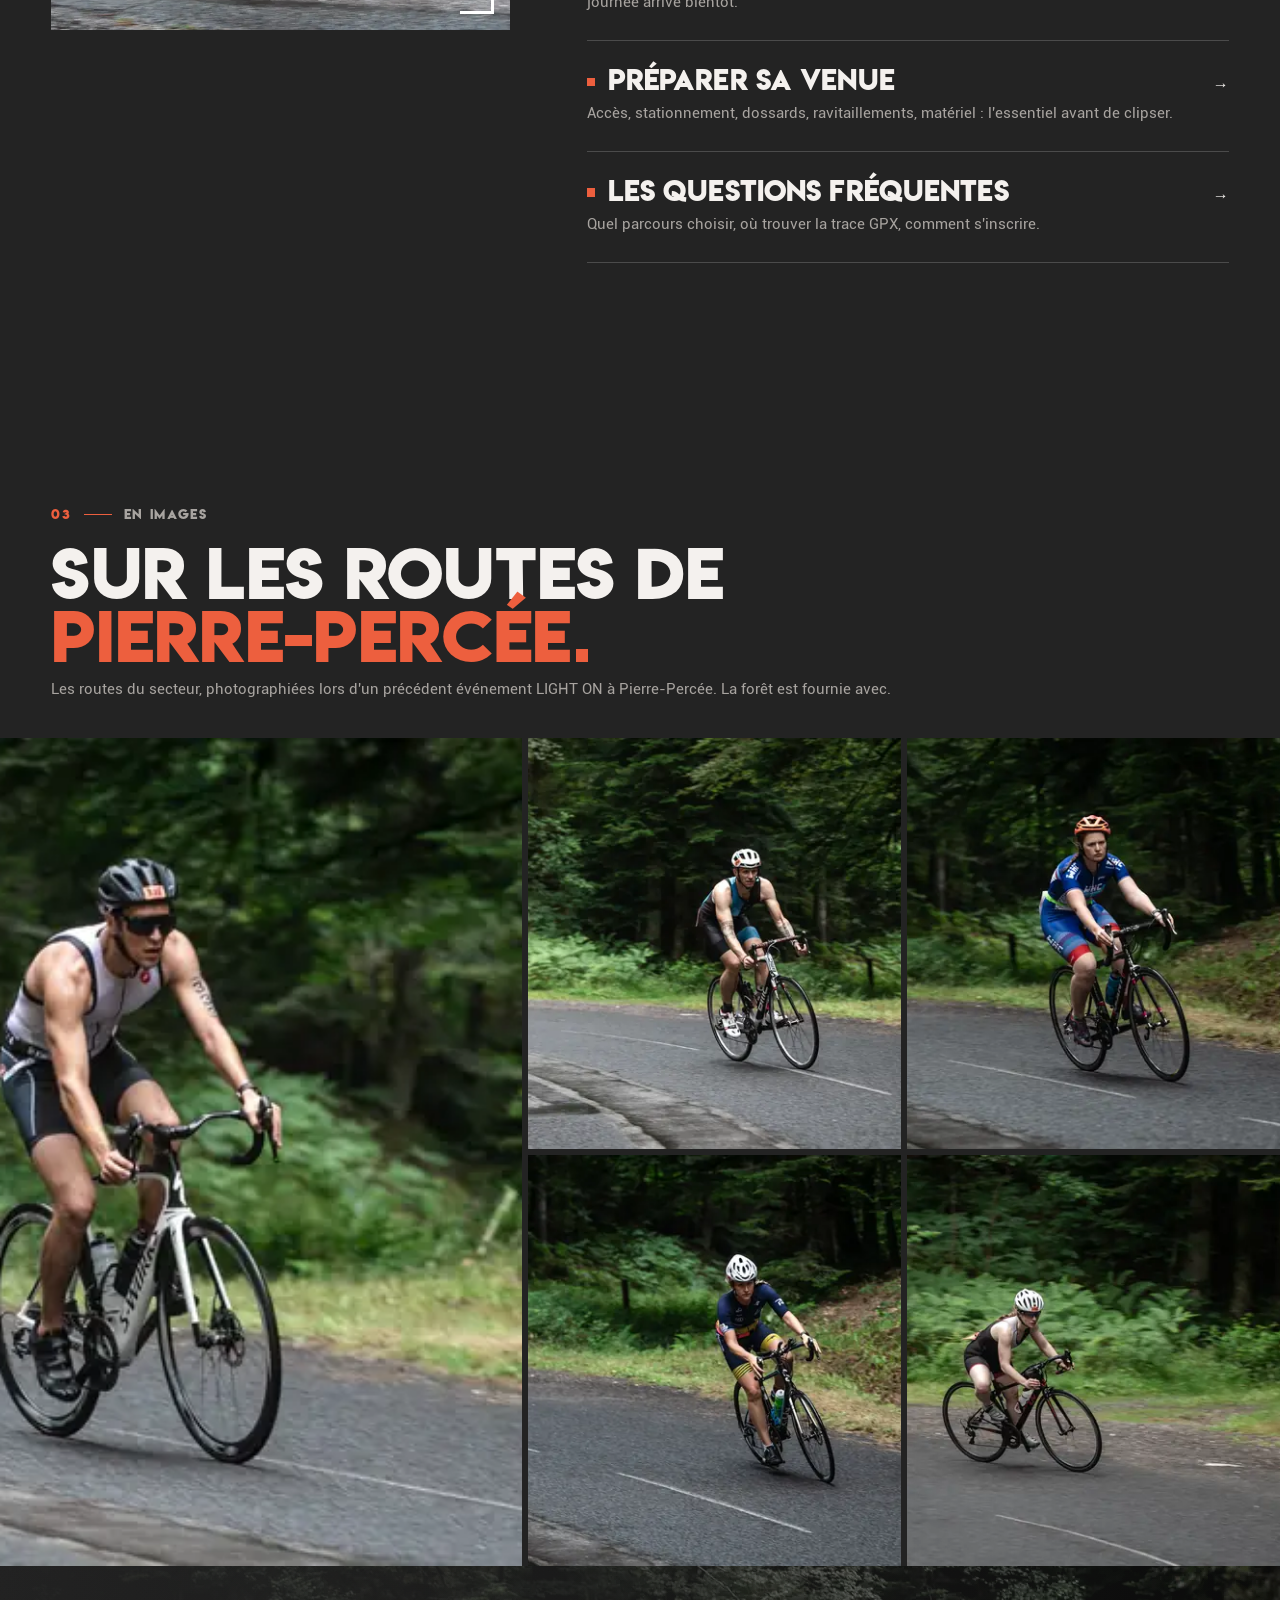
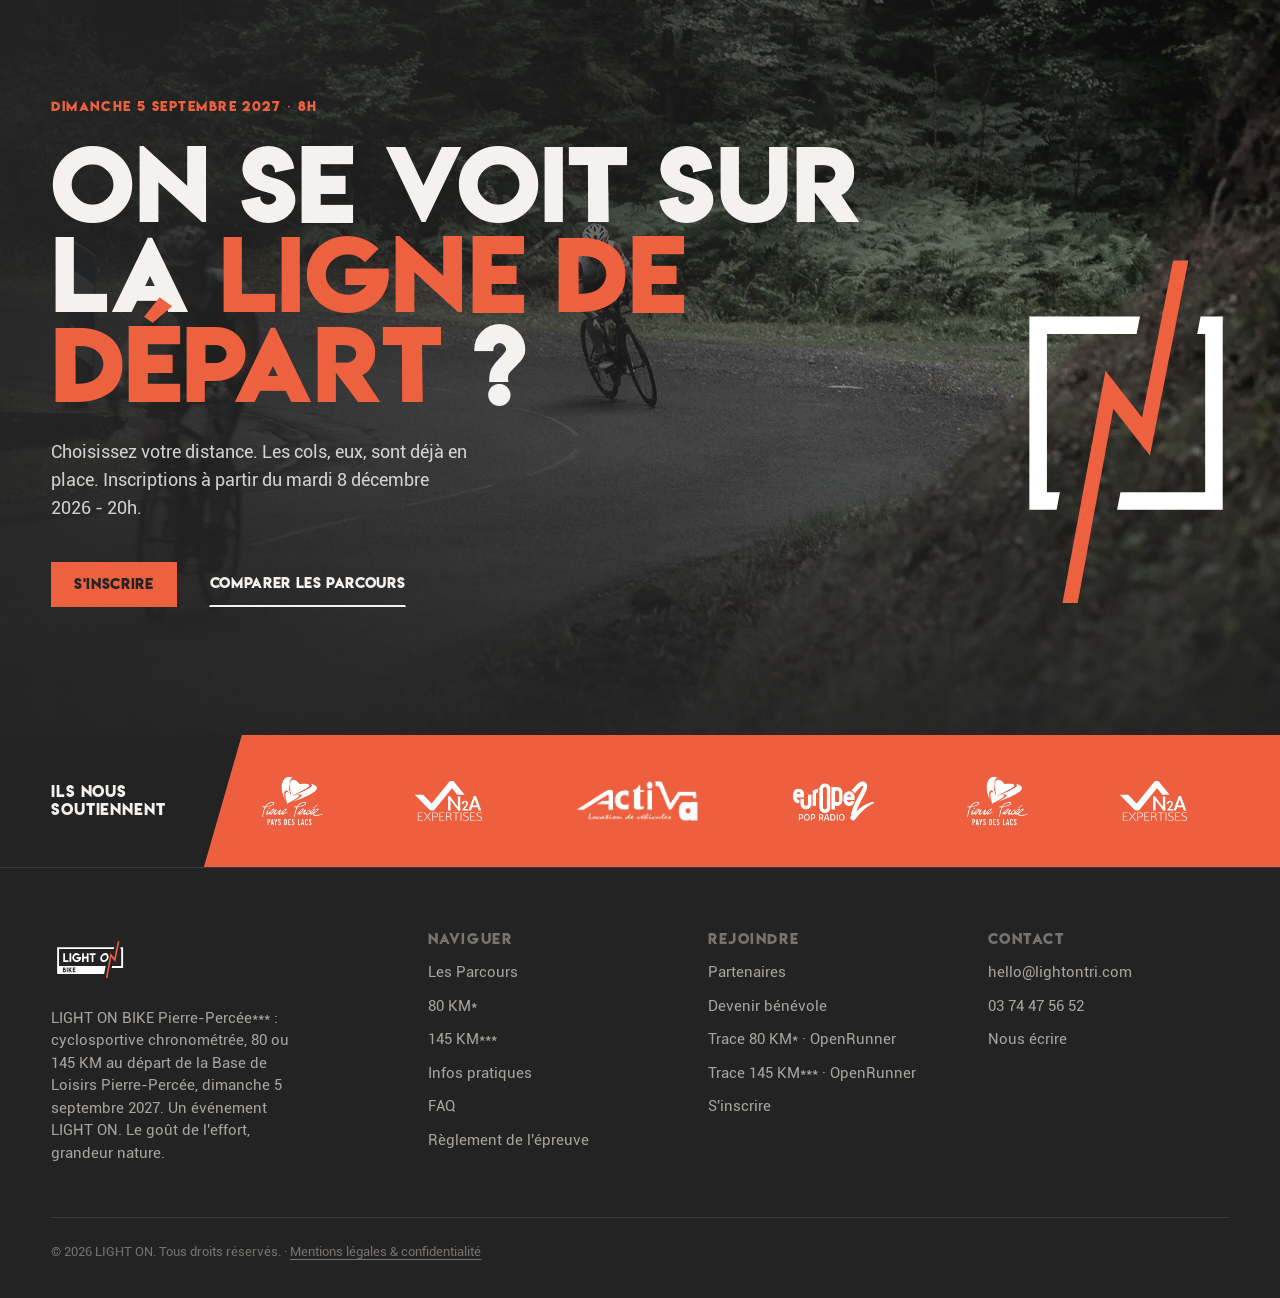
==== commit 2311a965: "Carte : zoom à la molette dès que le pointeur est sur la carte Co-Authored-By: Claude Fable 5.2 <nor" ====
--- a/index.html
+++ b/index.html
@@ -21,8 +21,8 @@
 <link rel="apple-touch-icon" href="assets/logo/apple-touch-icon.png?v=2" />
 <meta name="theme-color" content="#232323" />
 <link rel="preload" as="font" type="font/woff2" href="assets/fonts/LemonMilkBold.woff2" crossorigin />
-<link rel="stylesheet" href="assets/css/site.css?v=20261115c" />
-<link rel="stylesheet" href="assets/css/bike.css?v=20261115c" />
+<link rel="stylesheet" href="assets/css/site.css?v=20261115d" />
+<link rel="stylesheet" href="assets/css/bike.css?v=20261115d" />
 <link rel="preload" as="image" href="assets/img/webp/hero-accueil-1280.webp" fetchpriority="high" />
 <script type="application/ld+json">
 {
@@ -112,7 +112,7 @@
 <header class="nav">
   <div class="wrap nav-inner">
     <a class="brand" href="./" aria-label="LIGHT ON BIKE accueil">
-      <img src="assets/logo/logo-header.svg?v=20261115c" alt="LIGHT ON BIKE" width="178" height="100" />
+      <img src="assets/logo/logo-header.svg?v=20261115d" alt="LIGHT ON BIKE" width="178" height="100" />
     </a>
     <nav class="nav-links" id="navLinks" aria-label="Navigation principale">
       <div class="nav-item">
@@ -332,7 +332,7 @@
     <div class="foot-grid">
       <div class="foot-brand">
         <a class="brand" href="./">
-          <img src="assets/logo/logo-blanc-orange.svg?v=20261115c" alt="LIGHT ON BIKE" width="200" height="33" style="height:52px;" />
+          <img src="assets/logo/logo-blanc-orange.svg?v=20261115d" alt="LIGHT ON BIKE" width="200" height="33" style="height:52px;" />
         </a>
         <p>LIGHT ON BIKE Pierre-Percée***&nbsp;: cyclosportive chronométrée, 80 ou 145 KM au départ de la Base de Loisirs Pierre-Percée, dimanche 5 septembre 2027. Un événement LIGHT ON. Le goût de l'effort, grandeur nature.</p>
       </div>
@@ -366,9 +366,9 @@
   </div>
 </footer>
 
-<script src="assets/js/site.js?v=20261115c"></script>
-<script src="assets/js/search.js?v=20261115c"></script>
-<script src="assets/data/routes.js?v=20261115c"></script>
-<script src="assets/js/parcours.js?v=20261115c"></script>
+<script src="assets/js/site.js?v=20261115d"></script>
+<script src="assets/js/search.js?v=20261115d"></script>
+<script src="assets/data/routes.js?v=20261115d"></script>
+<script src="assets/js/parcours.js?v=20261115d"></script>
 </body>
 </html>
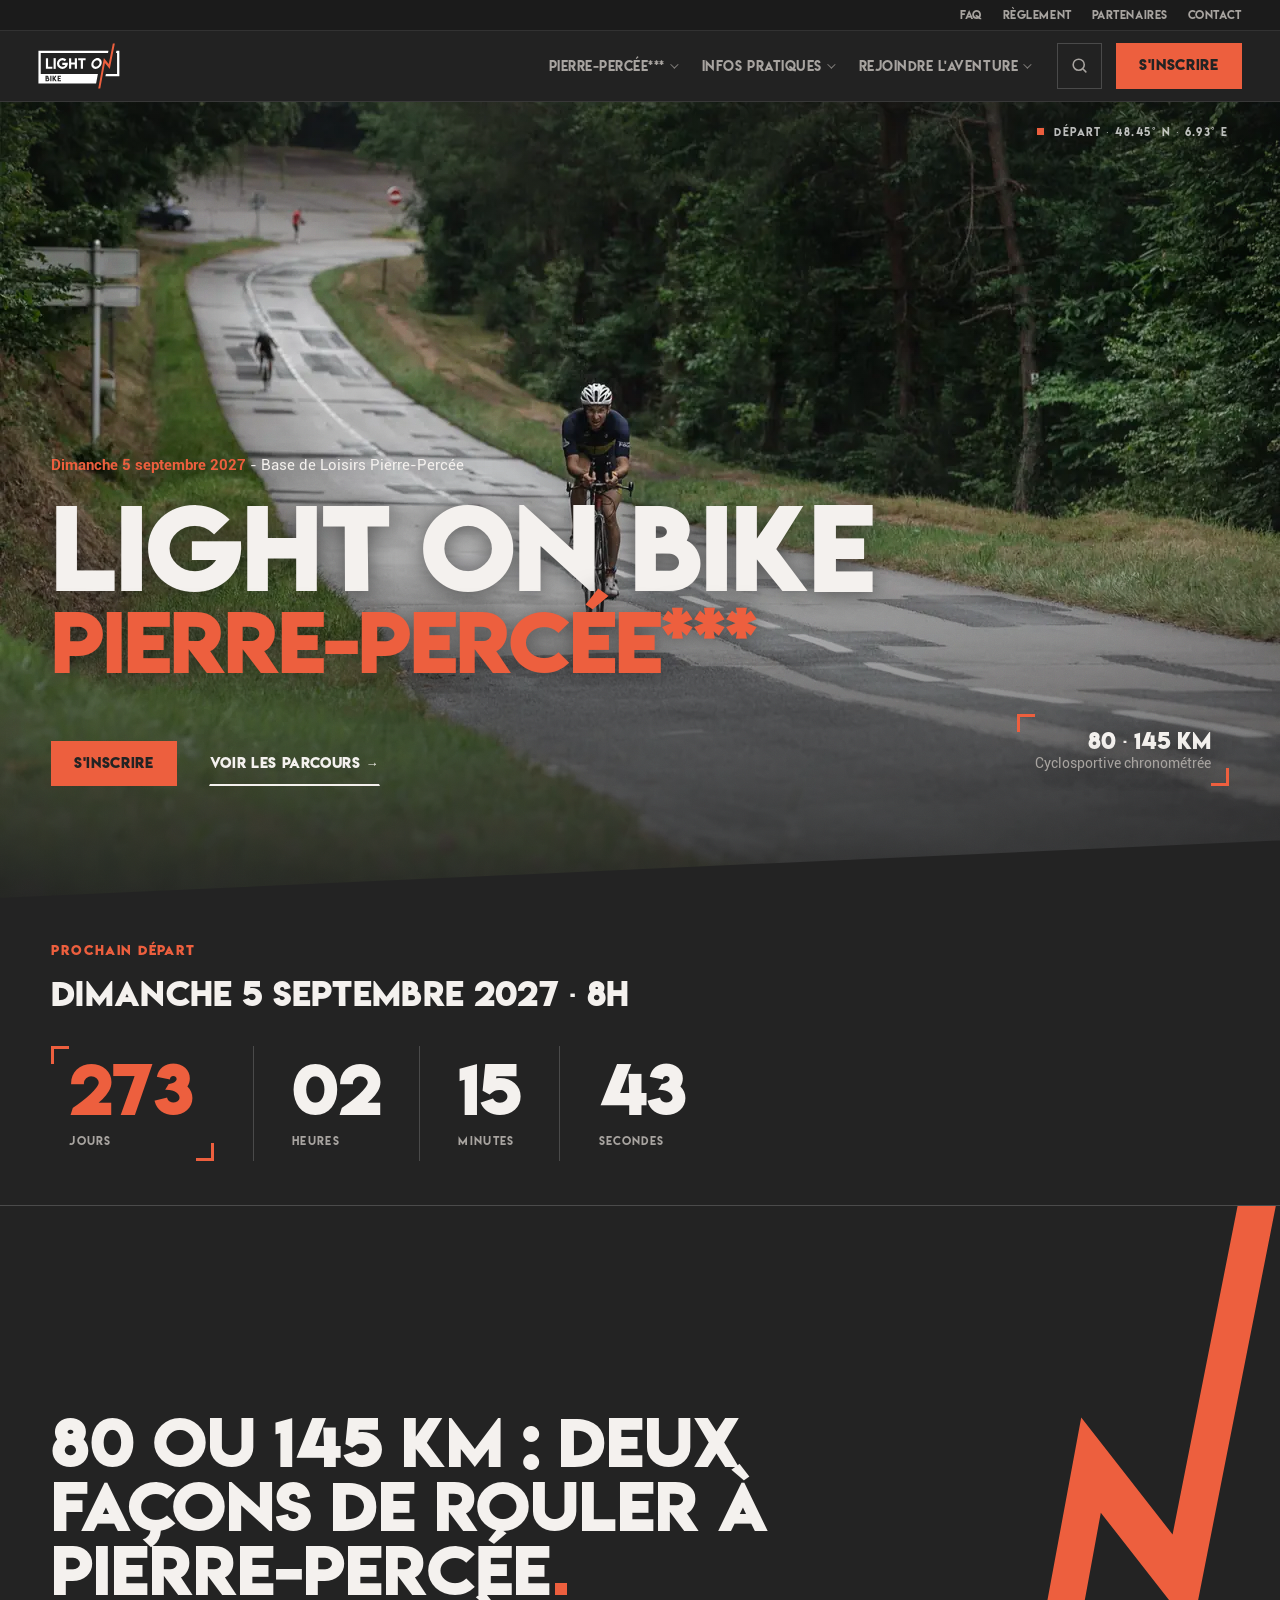
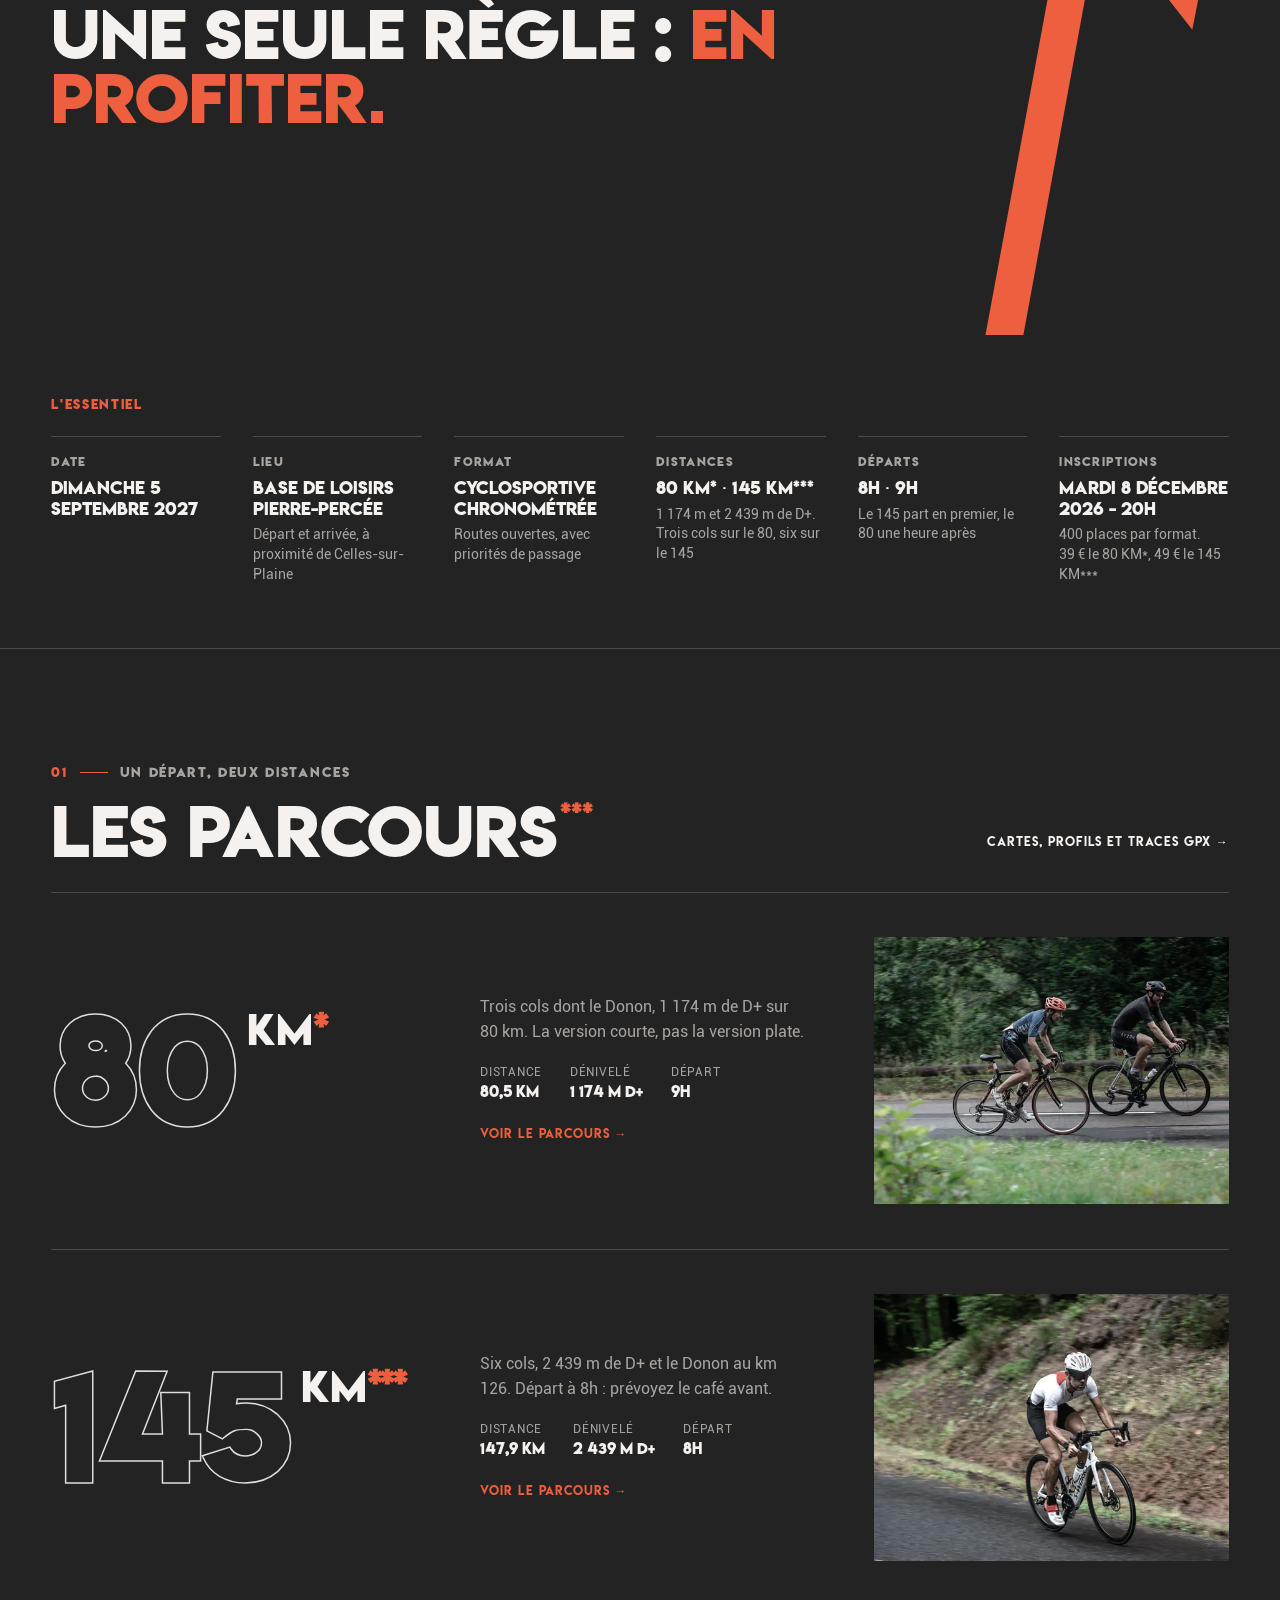
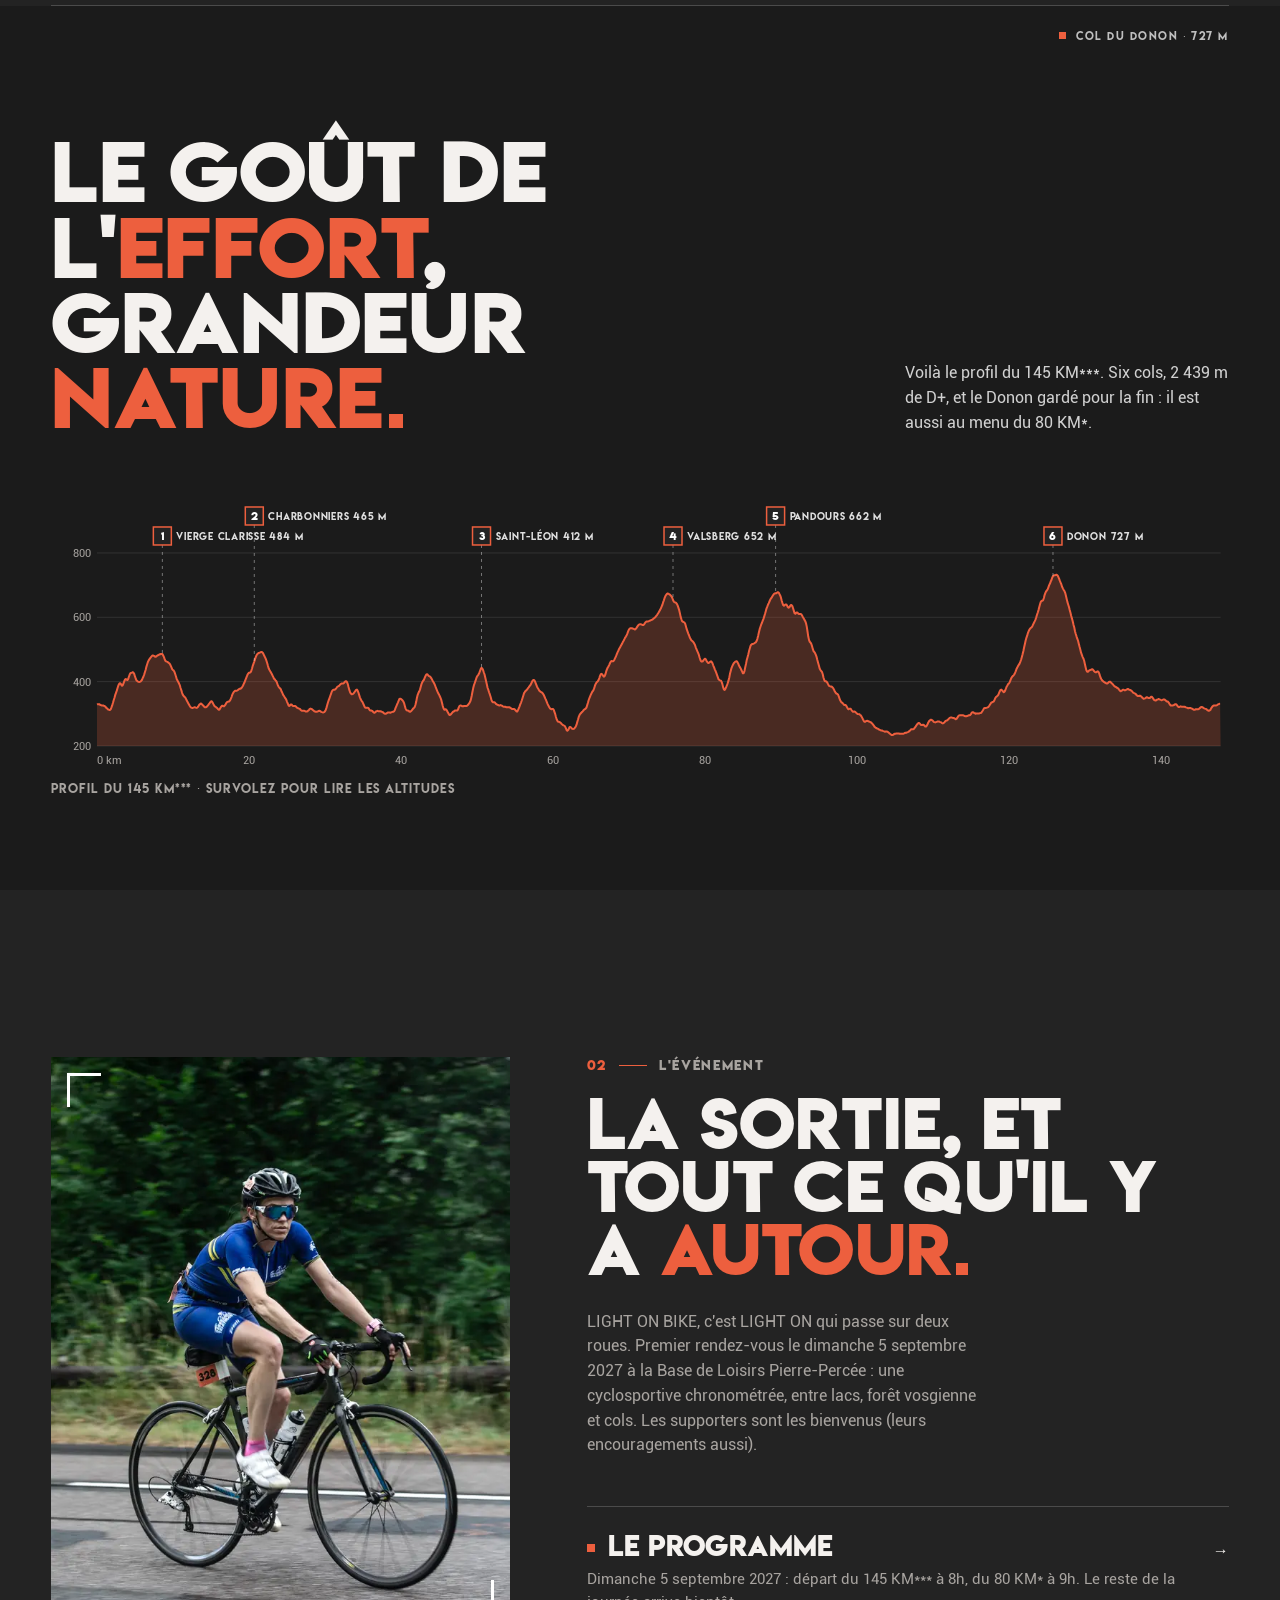
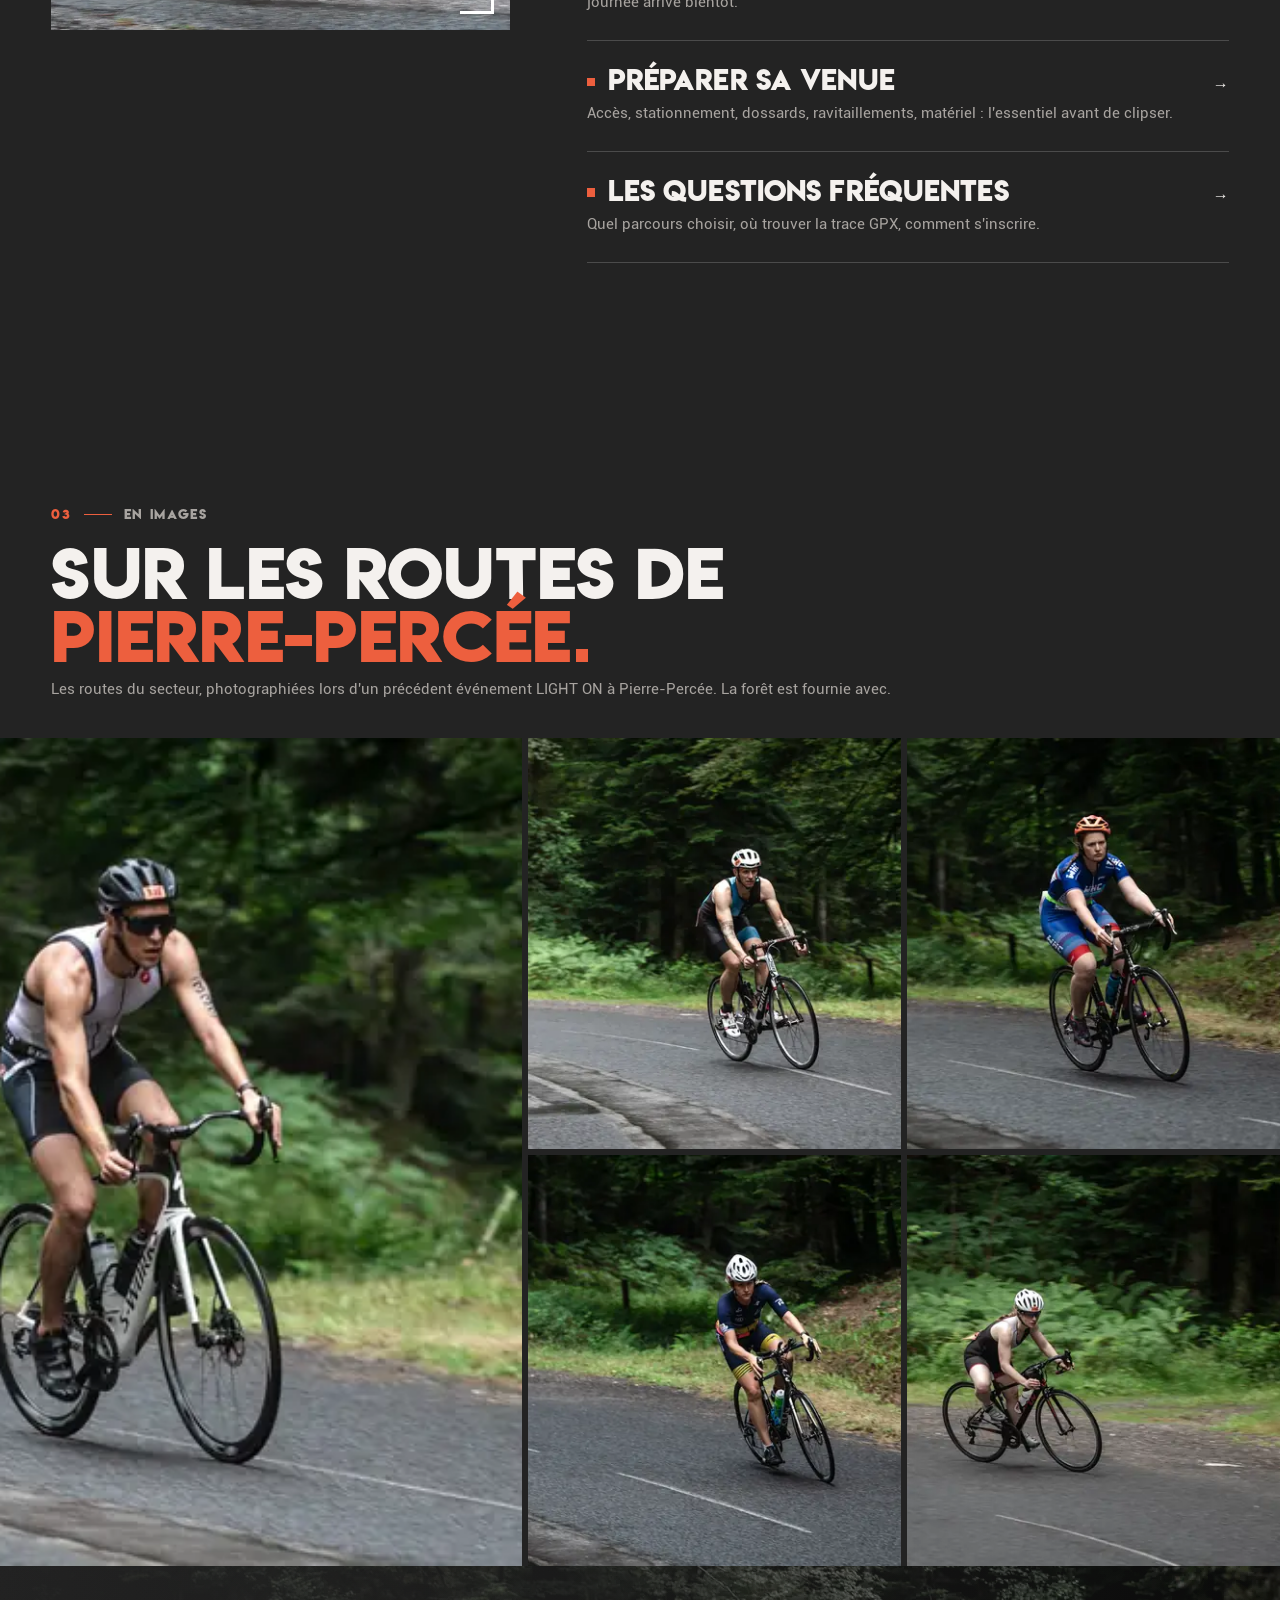
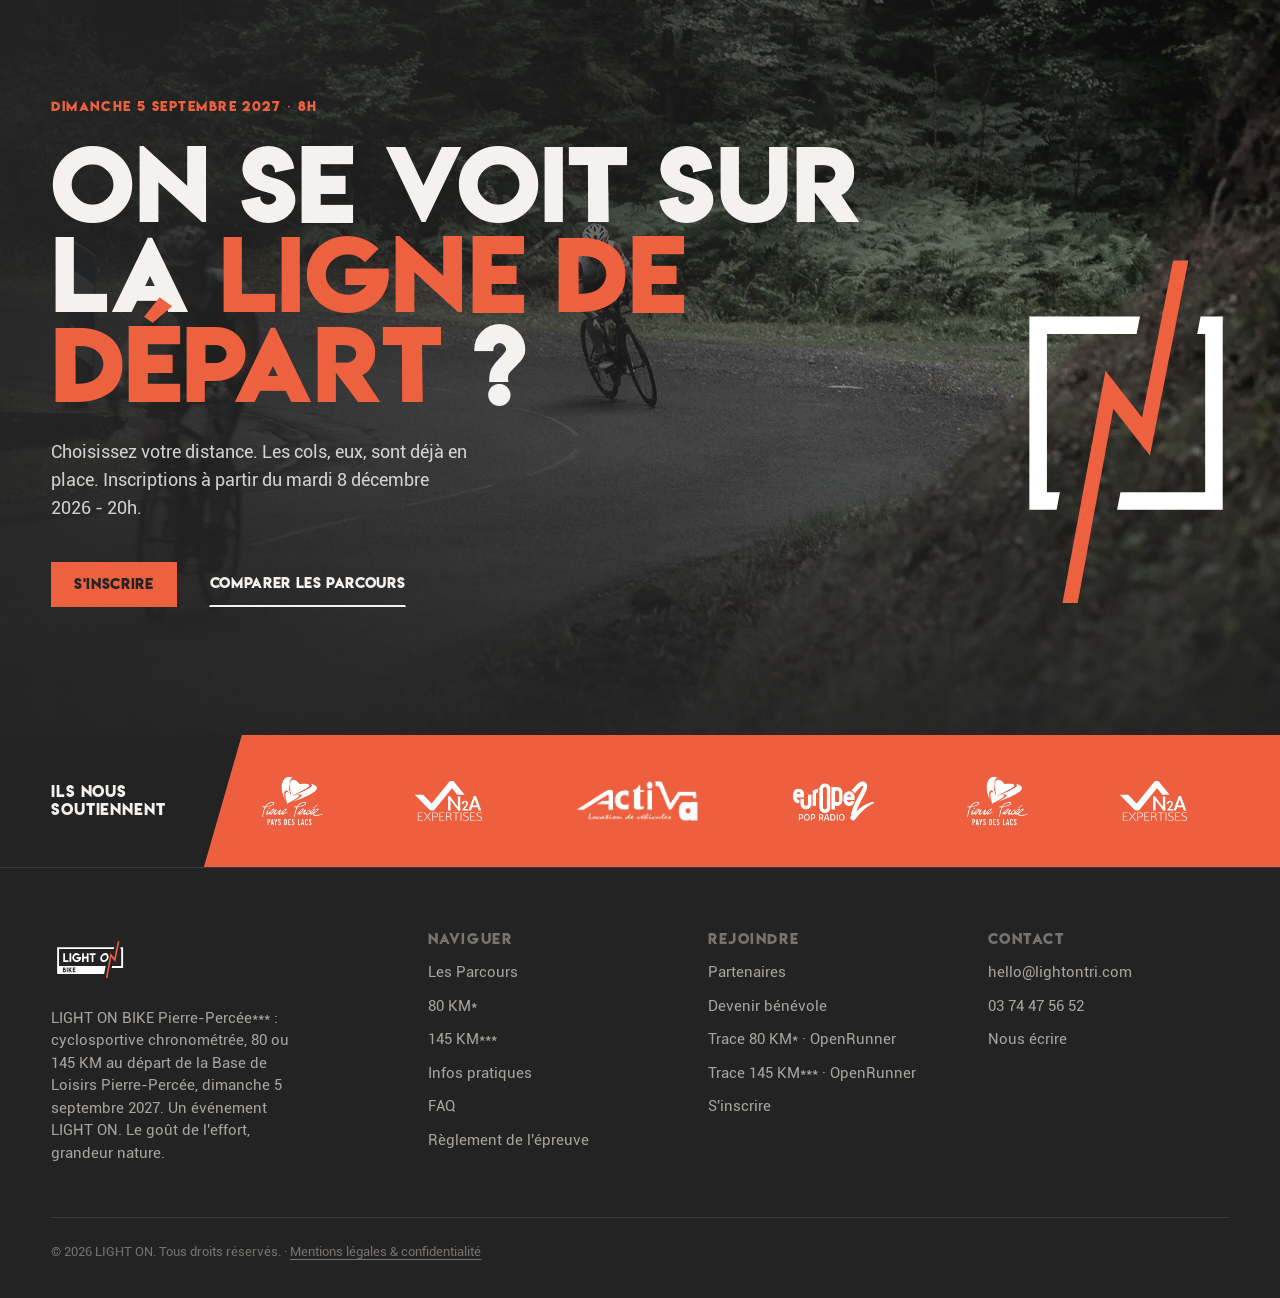
==== commit ef711f6c: "Carte : tracé orange à liseré blanc, sans bordure noire Co-Authored-By: Claude Fable 5.2 <noreply@an" ====
--- a/index.html
+++ b/index.html
@@ -21,8 +21,8 @@
 <link rel="apple-touch-icon" href="assets/logo/apple-touch-icon.png?v=2" />
 <meta name="theme-color" content="#232323" />
 <link rel="preload" as="font" type="font/woff2" href="assets/fonts/LemonMilkBold.woff2" crossorigin />
-<link rel="stylesheet" href="assets/css/site.css?v=20261115d" />
-<link rel="stylesheet" href="assets/css/bike.css?v=20261115d" />
+<link rel="stylesheet" href="assets/css/site.css?v=20261115e" />
+<link rel="stylesheet" href="assets/css/bike.css?v=20261115e" />
 <link rel="preload" as="image" href="assets/img/webp/hero-accueil-1280.webp" fetchpriority="high" />
 <script type="application/ld+json">
 {
@@ -112,7 +112,7 @@
 <header class="nav">
   <div class="wrap nav-inner">
     <a class="brand" href="./" aria-label="LIGHT ON BIKE accueil">
-      <img src="assets/logo/logo-header.svg?v=20261115d" alt="LIGHT ON BIKE" width="178" height="100" />
+      <img src="assets/logo/logo-header.svg?v=20261115e" alt="LIGHT ON BIKE" width="178" height="100" />
     </a>
     <nav class="nav-links" id="navLinks" aria-label="Navigation principale">
       <div class="nav-item">
@@ -332,7 +332,7 @@
     <div class="foot-grid">
       <div class="foot-brand">
         <a class="brand" href="./">
-          <img src="assets/logo/logo-blanc-orange.svg?v=20261115d" alt="LIGHT ON BIKE" width="200" height="33" style="height:52px;" />
+          <img src="assets/logo/logo-blanc-orange.svg?v=20261115e" alt="LIGHT ON BIKE" width="200" height="33" style="height:52px;" />
         </a>
         <p>LIGHT ON BIKE Pierre-Percée***&nbsp;: cyclosportive chronométrée, 80 ou 145 KM au départ de la Base de Loisirs Pierre-Percée, dimanche 5 septembre 2027. Un événement LIGHT ON. Le goût de l'effort, grandeur nature.</p>
       </div>
@@ -366,9 +366,9 @@
   </div>
 </footer>
 
-<script src="assets/js/site.js?v=20261115d"></script>
-<script src="assets/js/search.js?v=20261115d"></script>
-<script src="assets/data/routes.js?v=20261115d"></script>
-<script src="assets/js/parcours.js?v=20261115d"></script>
+<script src="assets/js/site.js?v=20261115e"></script>
+<script src="assets/js/search.js?v=20261115e"></script>
+<script src="assets/data/routes.js?v=20261115e"></script>
+<script src="assets/js/parcours.js?v=20261115e"></script>
 </body>
 </html>
--- a/assets/css/bike.css
+++ b/assets/css/bike.css
@@ -169,3 +169,7 @@
 .duo-card .tr:has(img) { padding: 0; border: 0; }
 .h-event .ev-visual.has-photo picture, .duo-card .tr picture { display: block; width: 100%; height: 100%; }
 .h-partners .track img.pp { height: 52px; }
+
+/* ---------- Tracé : bornes kilométriques et flèches de sens ---------- */
+.rm-km { display: flex; align-items: center; justify-content: center; width: 30px; height: 18px; background: #fff; color: #232323; border: 1.5px solid #ed5f3e; font-family: var(--display); font-weight: 700; font-size: 9.5px; line-height: 1; }
+.rm-arrow { display: block; width: 18px; height: 18px; background: #fff; clip-path: polygon(50% 0, 100% 100%, 50% 72%, 0 100%); filter: drop-shadow(0 0 1.5px rgba(35,35,35,.9)); }
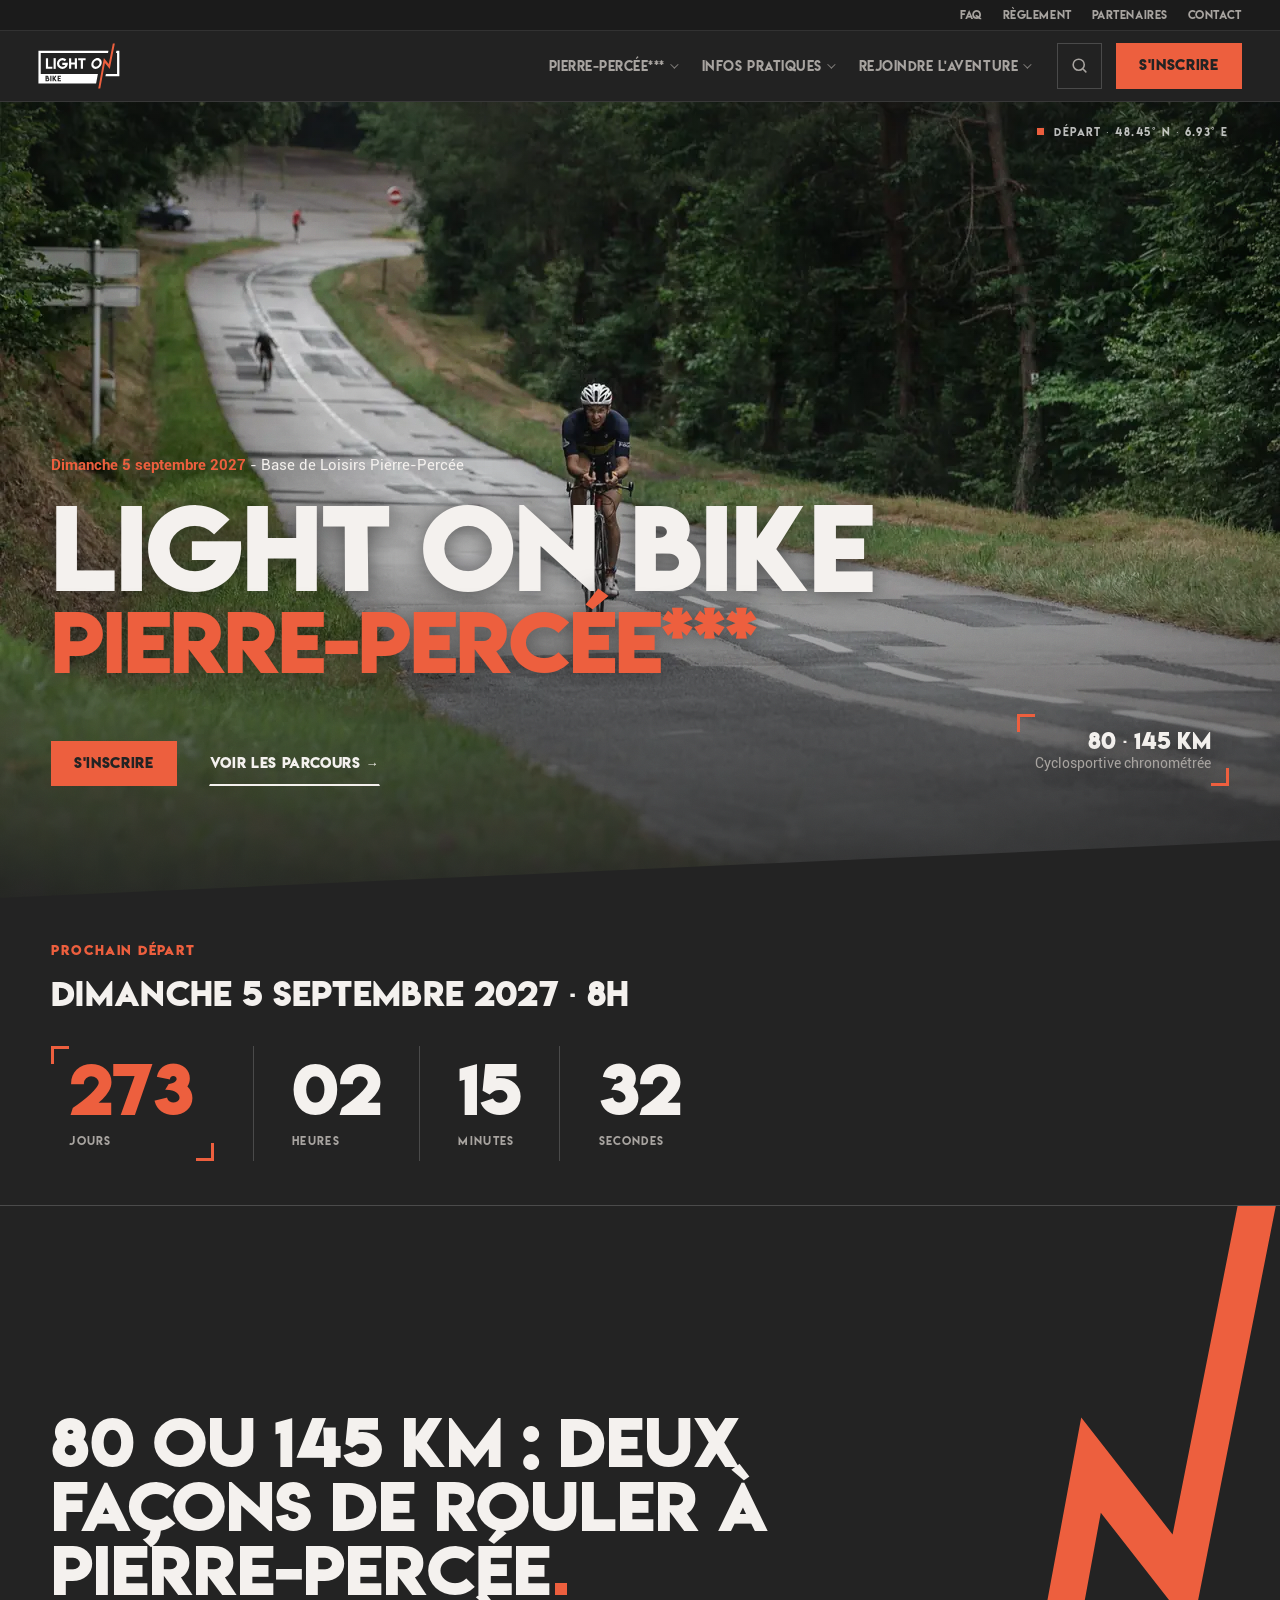
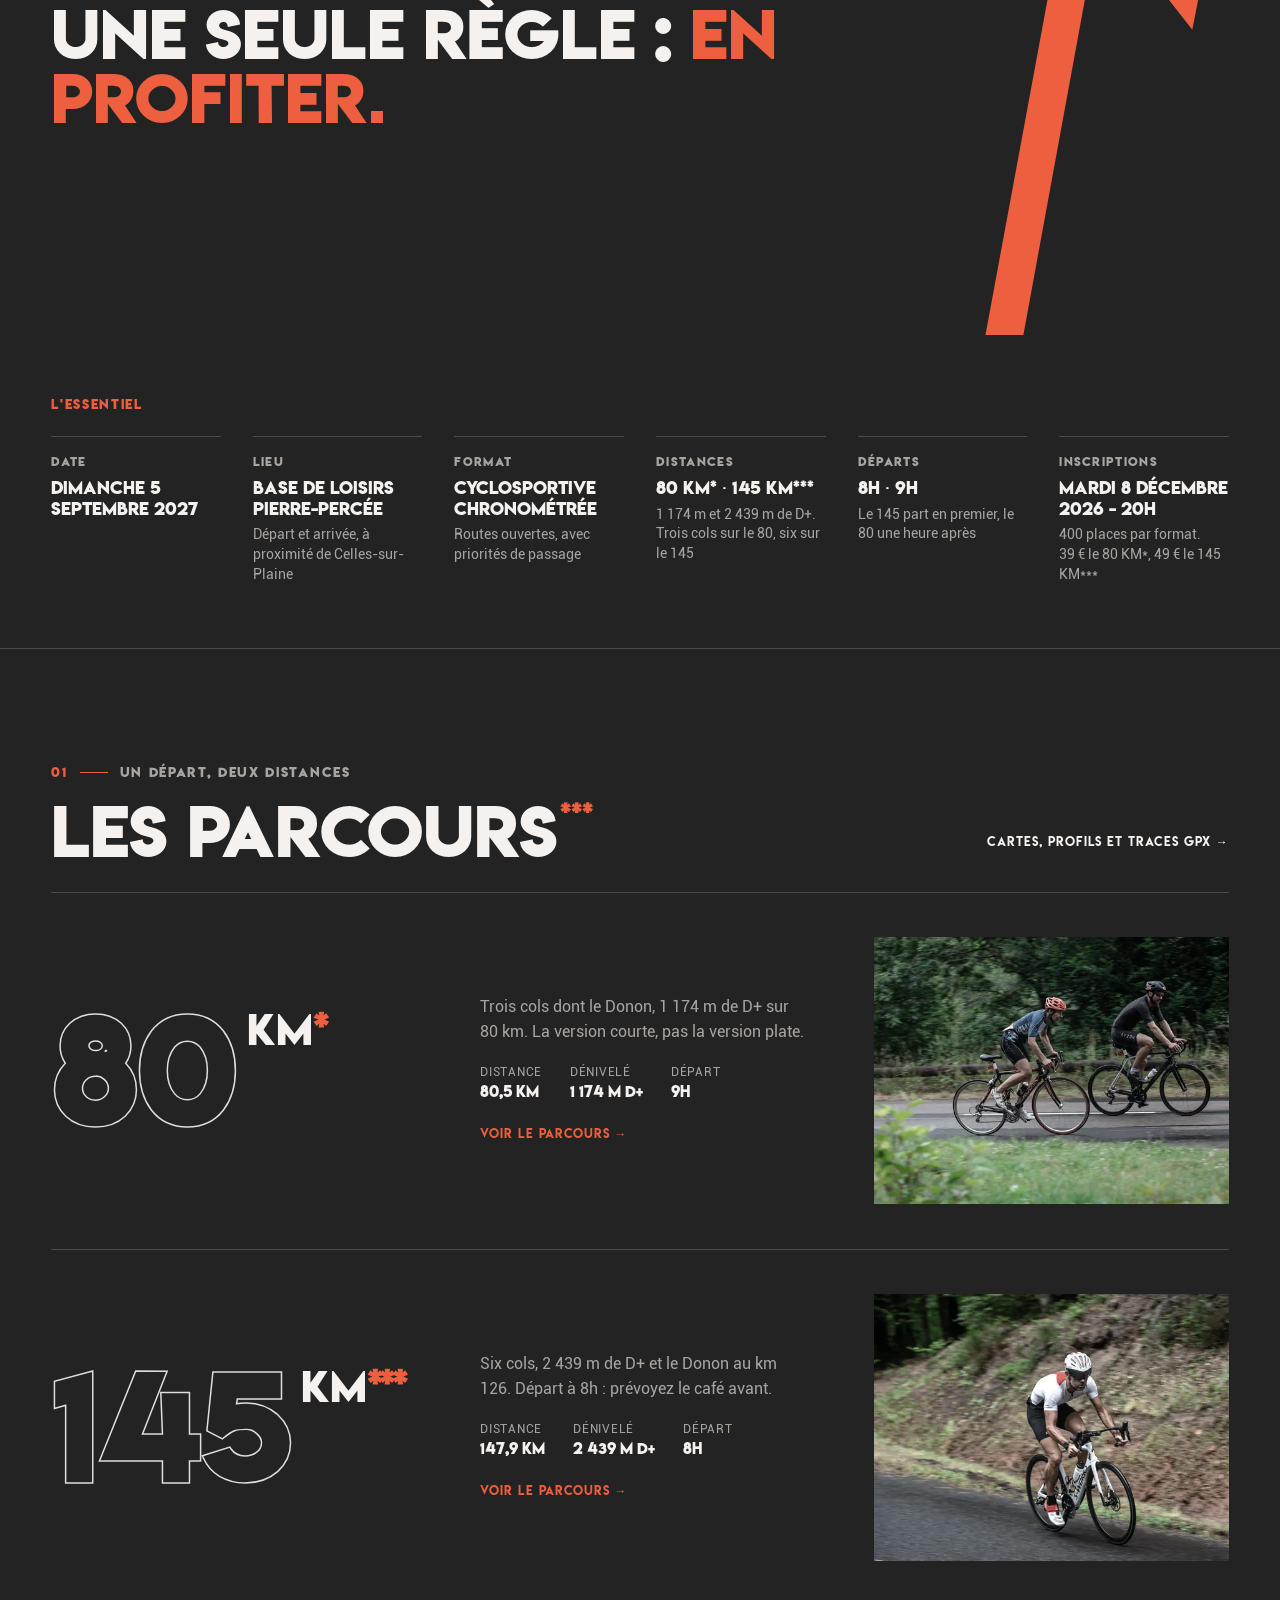
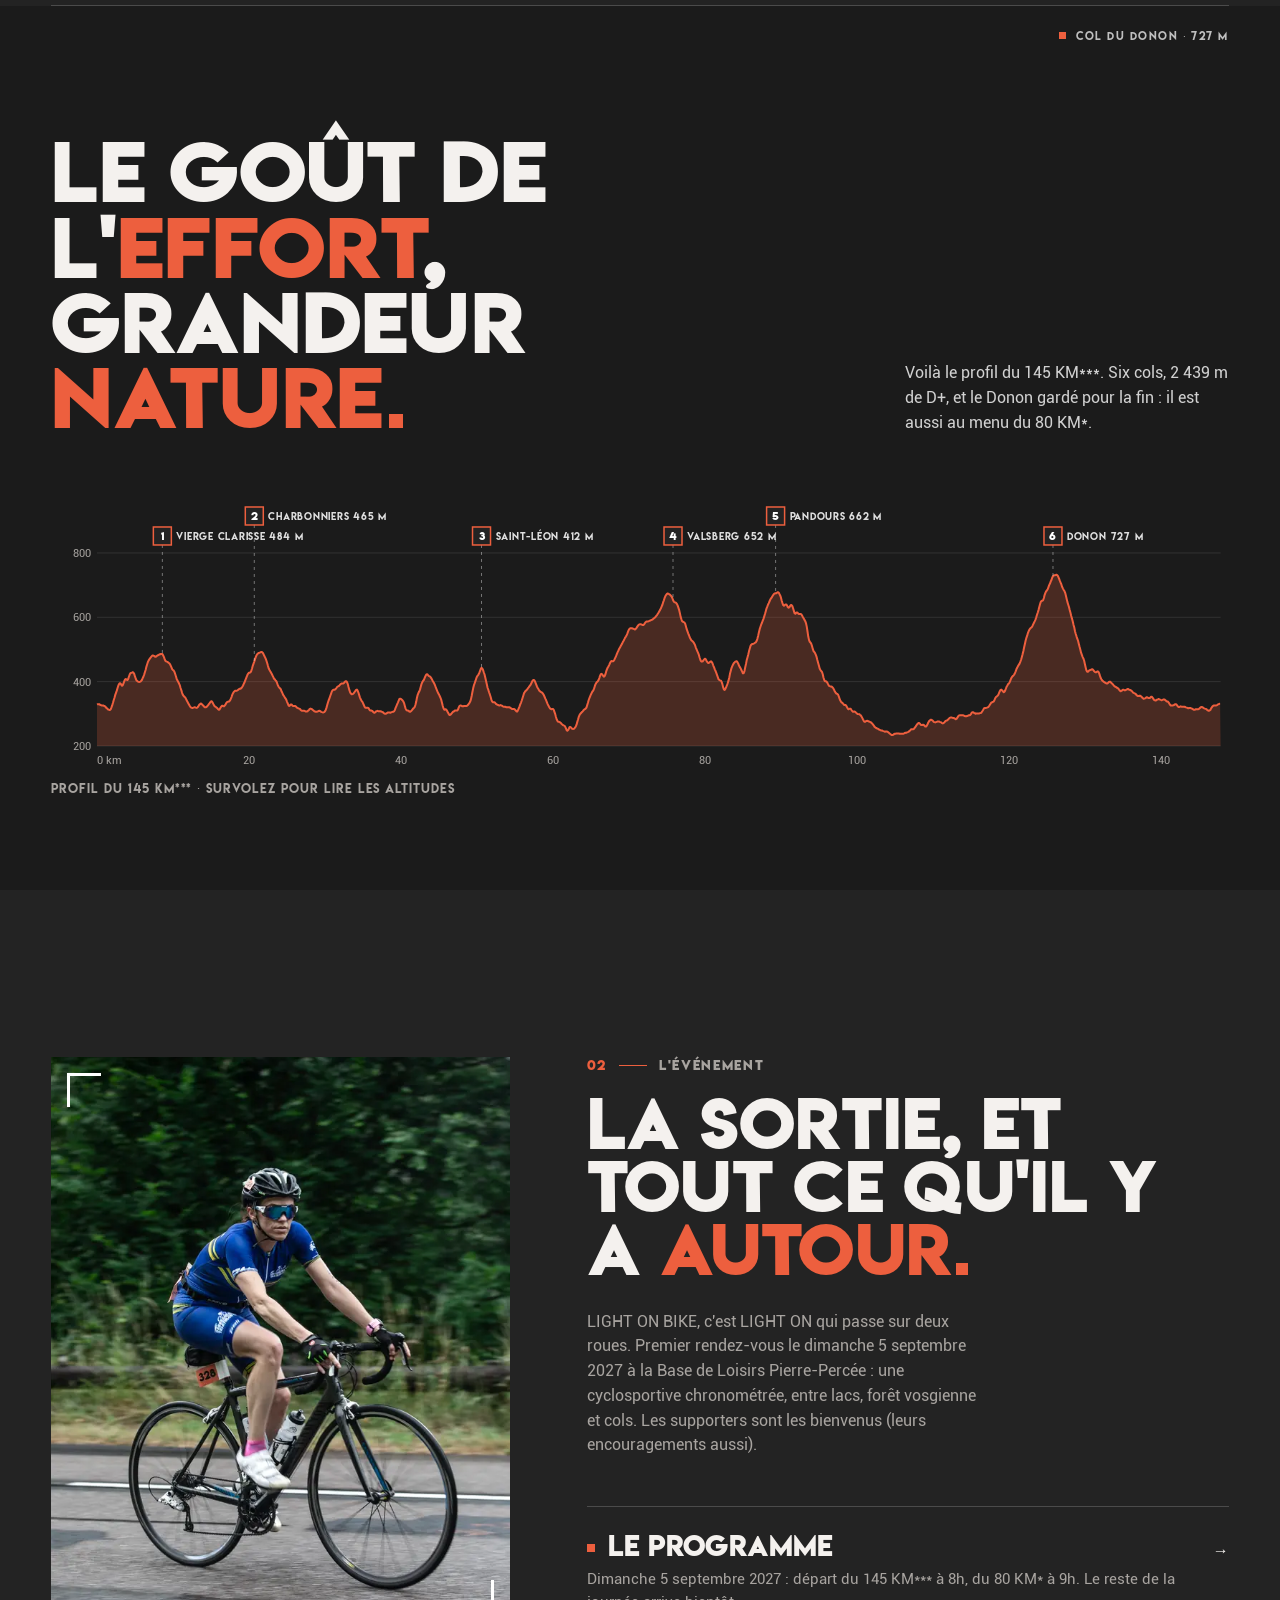
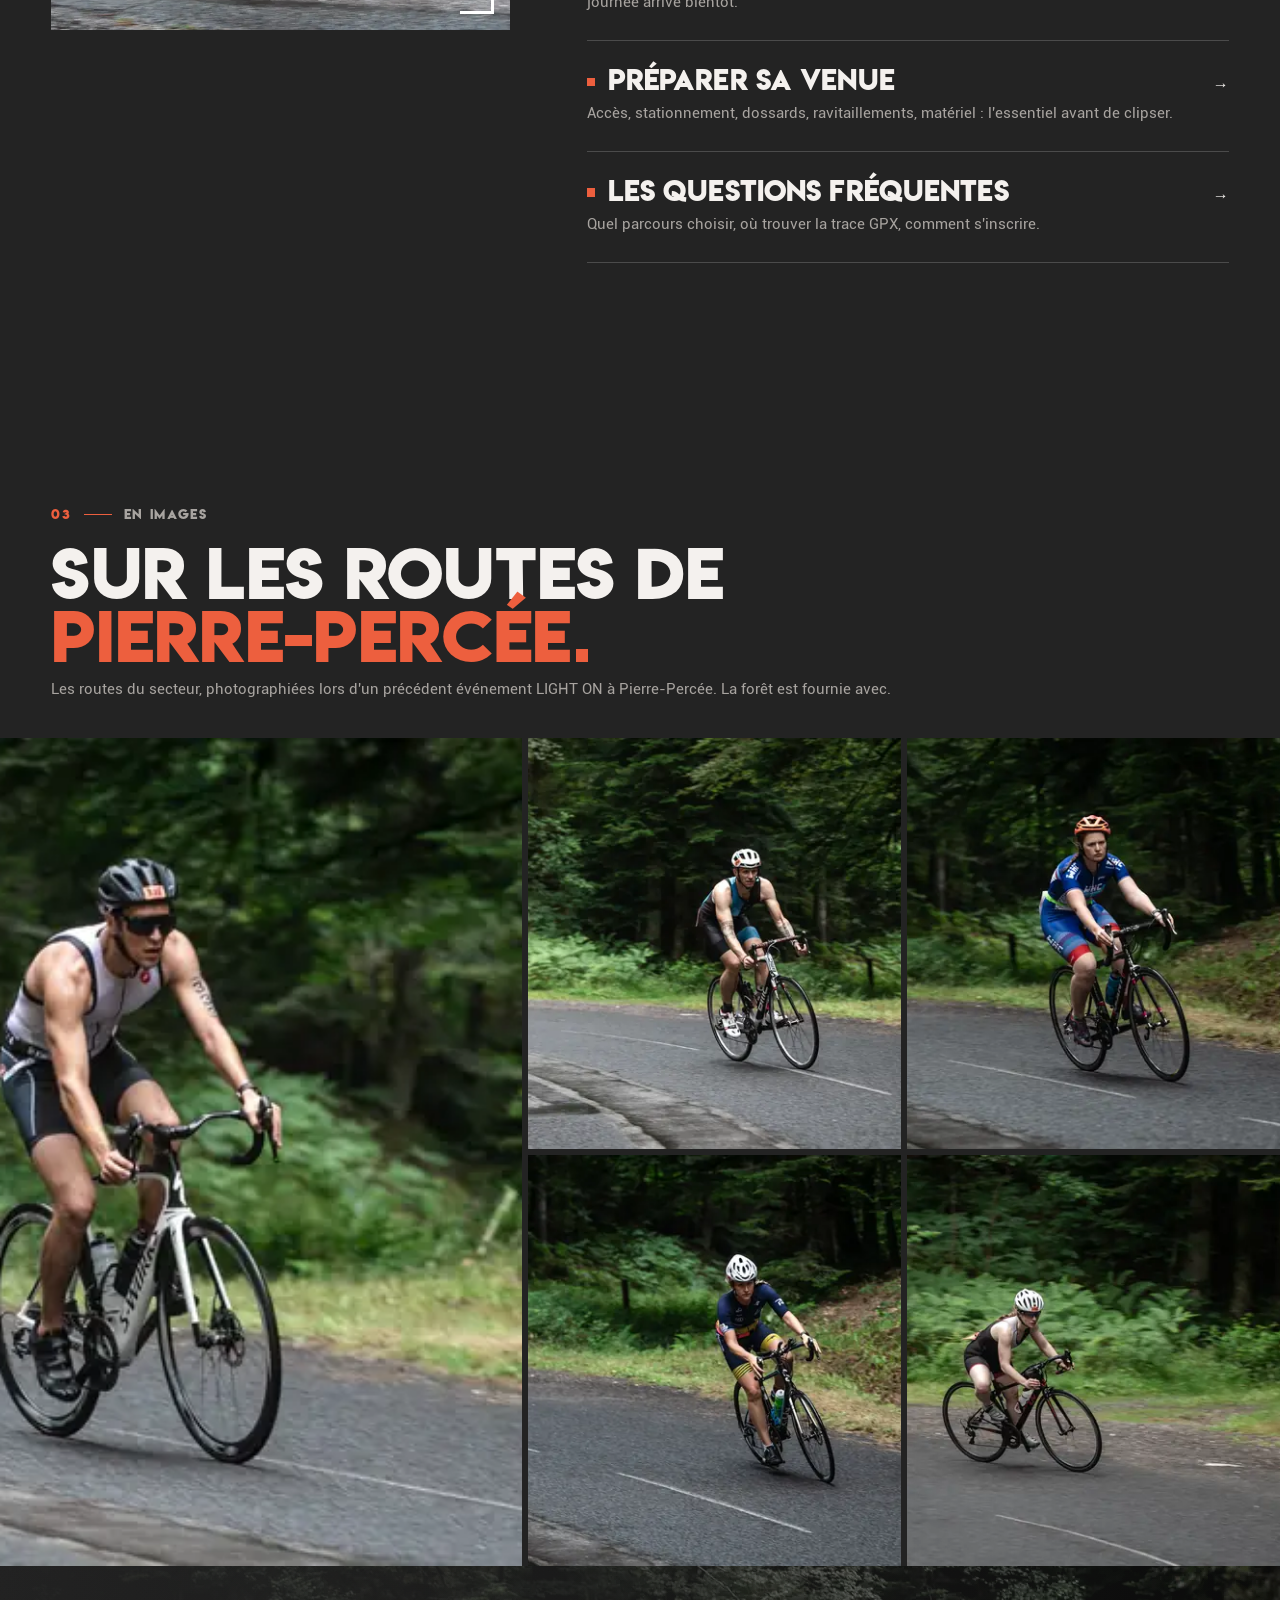
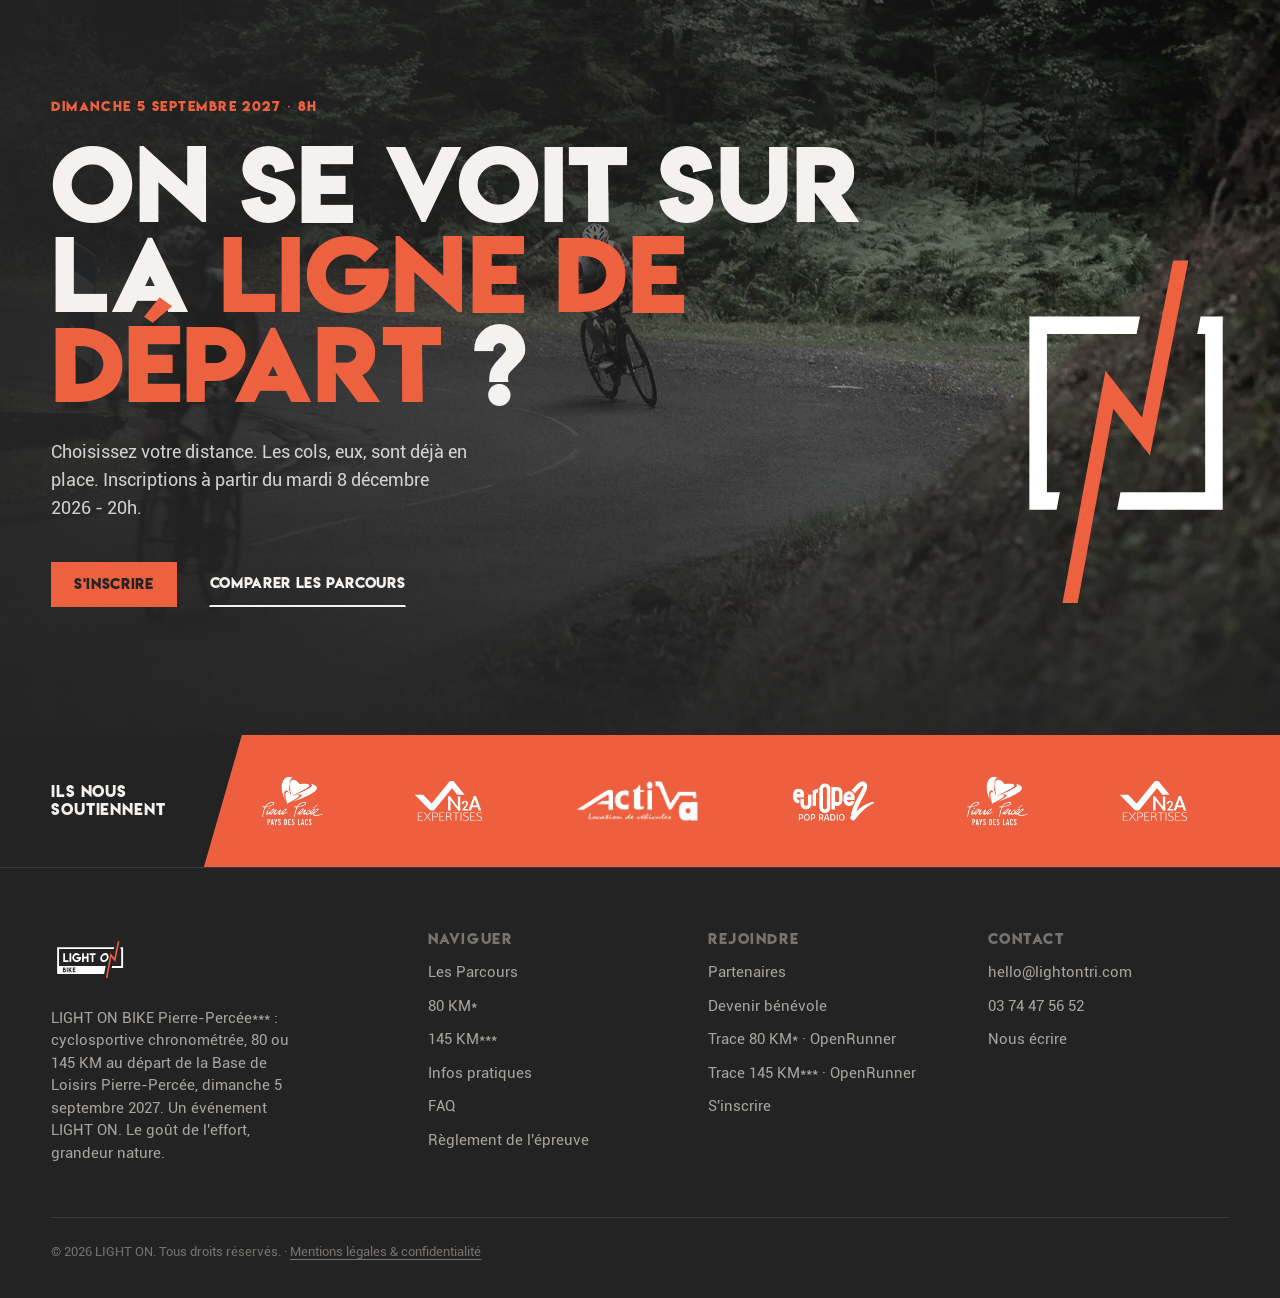
==== commit f01e246f: "Carte : liseré blanc du tracé affiné Co-Authored-By: Claude Fable 5.2 <noreply@anthropic.com> Claude" ====
--- a/index.html
+++ b/index.html
@@ -21,8 +21,8 @@
 <link rel="apple-touch-icon" href="assets/logo/apple-touch-icon.png?v=2" />
 <meta name="theme-color" content="#232323" />
 <link rel="preload" as="font" type="font/woff2" href="assets/fonts/LemonMilkBold.woff2" crossorigin />
-<link rel="stylesheet" href="assets/css/site.css?v=20261115e" />
-<link rel="stylesheet" href="assets/css/bike.css?v=20261115e" />
+<link rel="stylesheet" href="assets/css/site.css?v=20261115f" />
+<link rel="stylesheet" href="assets/css/bike.css?v=20261115f" />
 <link rel="preload" as="image" href="assets/img/webp/hero-accueil-1280.webp" fetchpriority="high" />
 <script type="application/ld+json">
 {
@@ -112,7 +112,7 @@
 <header class="nav">
   <div class="wrap nav-inner">
     <a class="brand" href="./" aria-label="LIGHT ON BIKE accueil">
-      <img src="assets/logo/logo-header.svg?v=20261115e" alt="LIGHT ON BIKE" width="178" height="100" />
+      <img src="assets/logo/logo-header.svg?v=20261115f" alt="LIGHT ON BIKE" width="178" height="100" />
     </a>
     <nav class="nav-links" id="navLinks" aria-label="Navigation principale">
       <div class="nav-item">
@@ -332,7 +332,7 @@
     <div class="foot-grid">
       <div class="foot-brand">
         <a class="brand" href="./">
-          <img src="assets/logo/logo-blanc-orange.svg?v=20261115e" alt="LIGHT ON BIKE" width="200" height="33" style="height:52px;" />
+          <img src="assets/logo/logo-blanc-orange.svg?v=20261115f" alt="LIGHT ON BIKE" width="200" height="33" style="height:52px;" />
         </a>
         <p>LIGHT ON BIKE Pierre-Percée***&nbsp;: cyclosportive chronométrée, 80 ou 145 KM au départ de la Base de Loisirs Pierre-Percée, dimanche 5 septembre 2027. Un événement LIGHT ON. Le goût de l'effort, grandeur nature.</p>
       </div>
@@ -366,9 +366,9 @@
   </div>
 </footer>
 
-<script src="assets/js/site.js?v=20261115e"></script>
-<script src="assets/js/search.js?v=20261115e"></script>
-<script src="assets/data/routes.js?v=20261115e"></script>
-<script src="assets/js/parcours.js?v=20261115e"></script>
+<script src="assets/js/site.js?v=20261115f"></script>
+<script src="assets/js/search.js?v=20261115f"></script>
+<script src="assets/data/routes.js?v=20261115f"></script>
+<script src="assets/js/parcours.js?v=20261115f"></script>
 </body>
 </html>
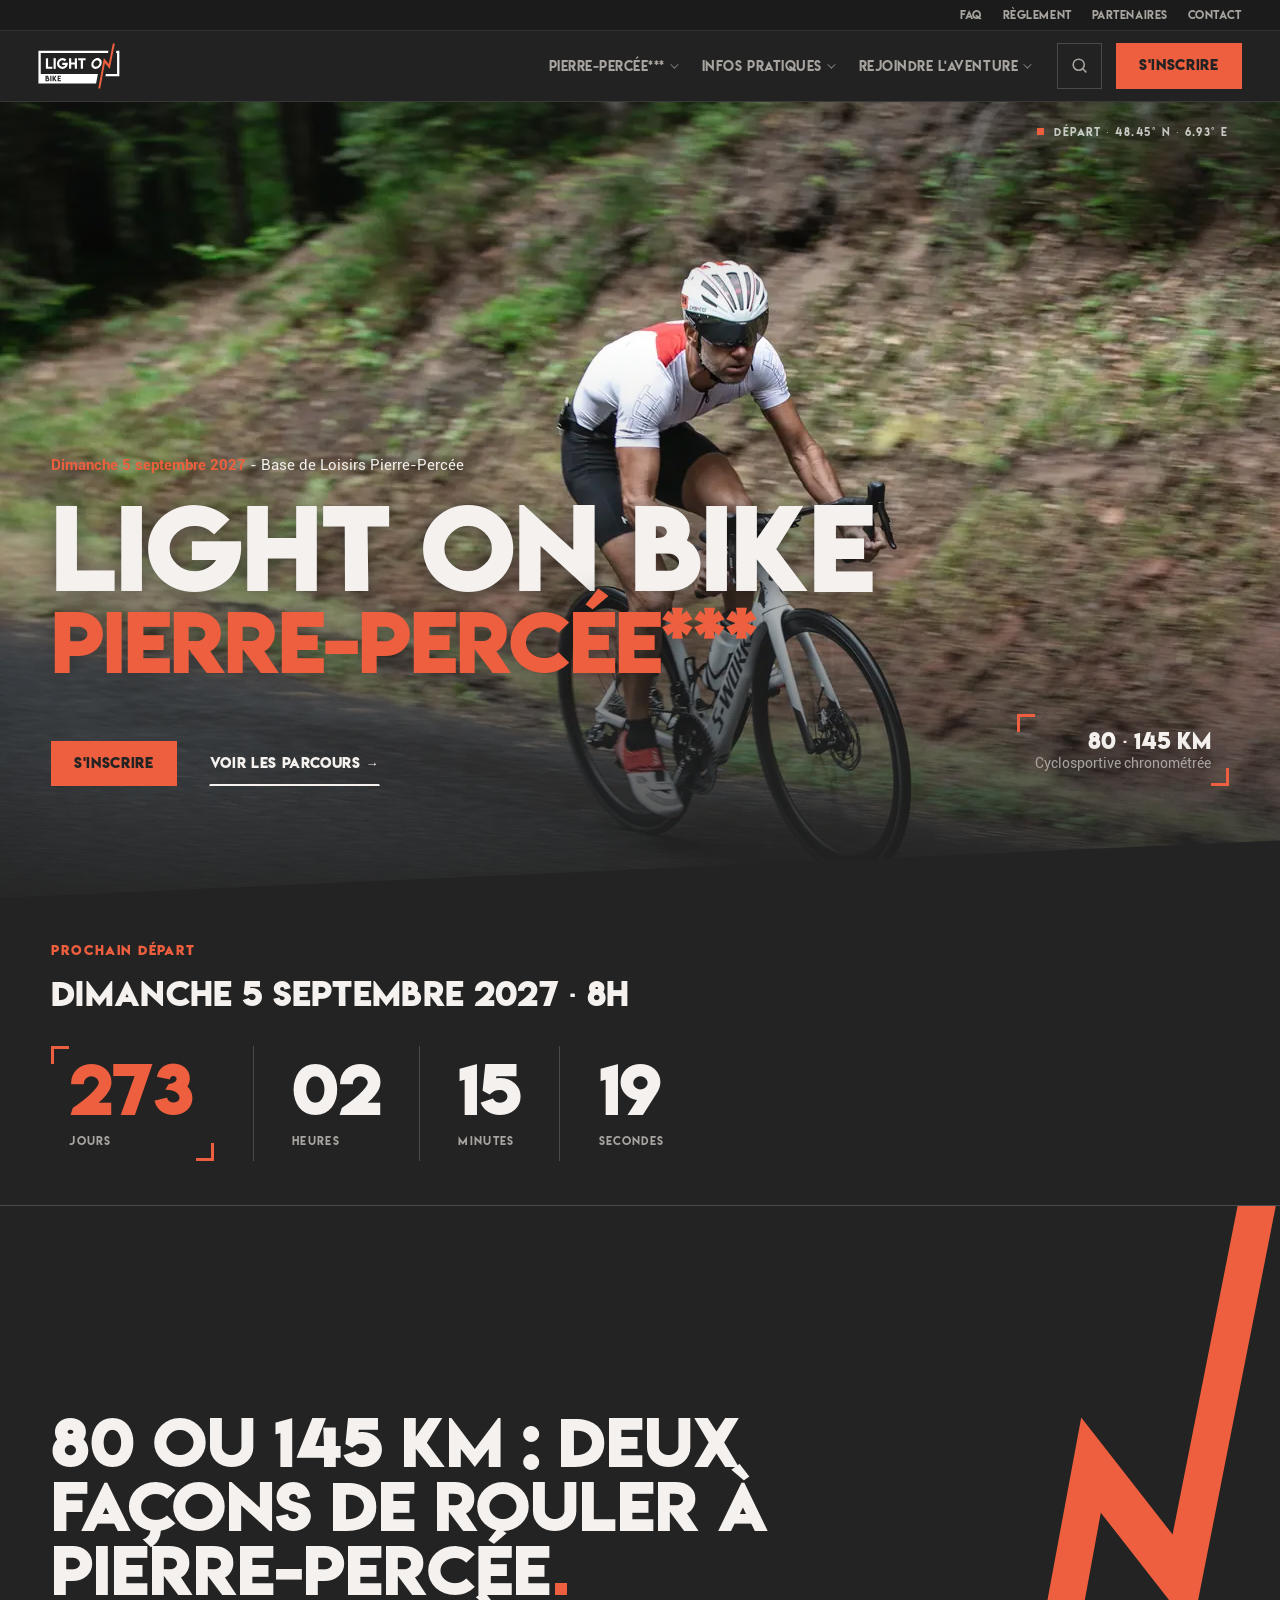
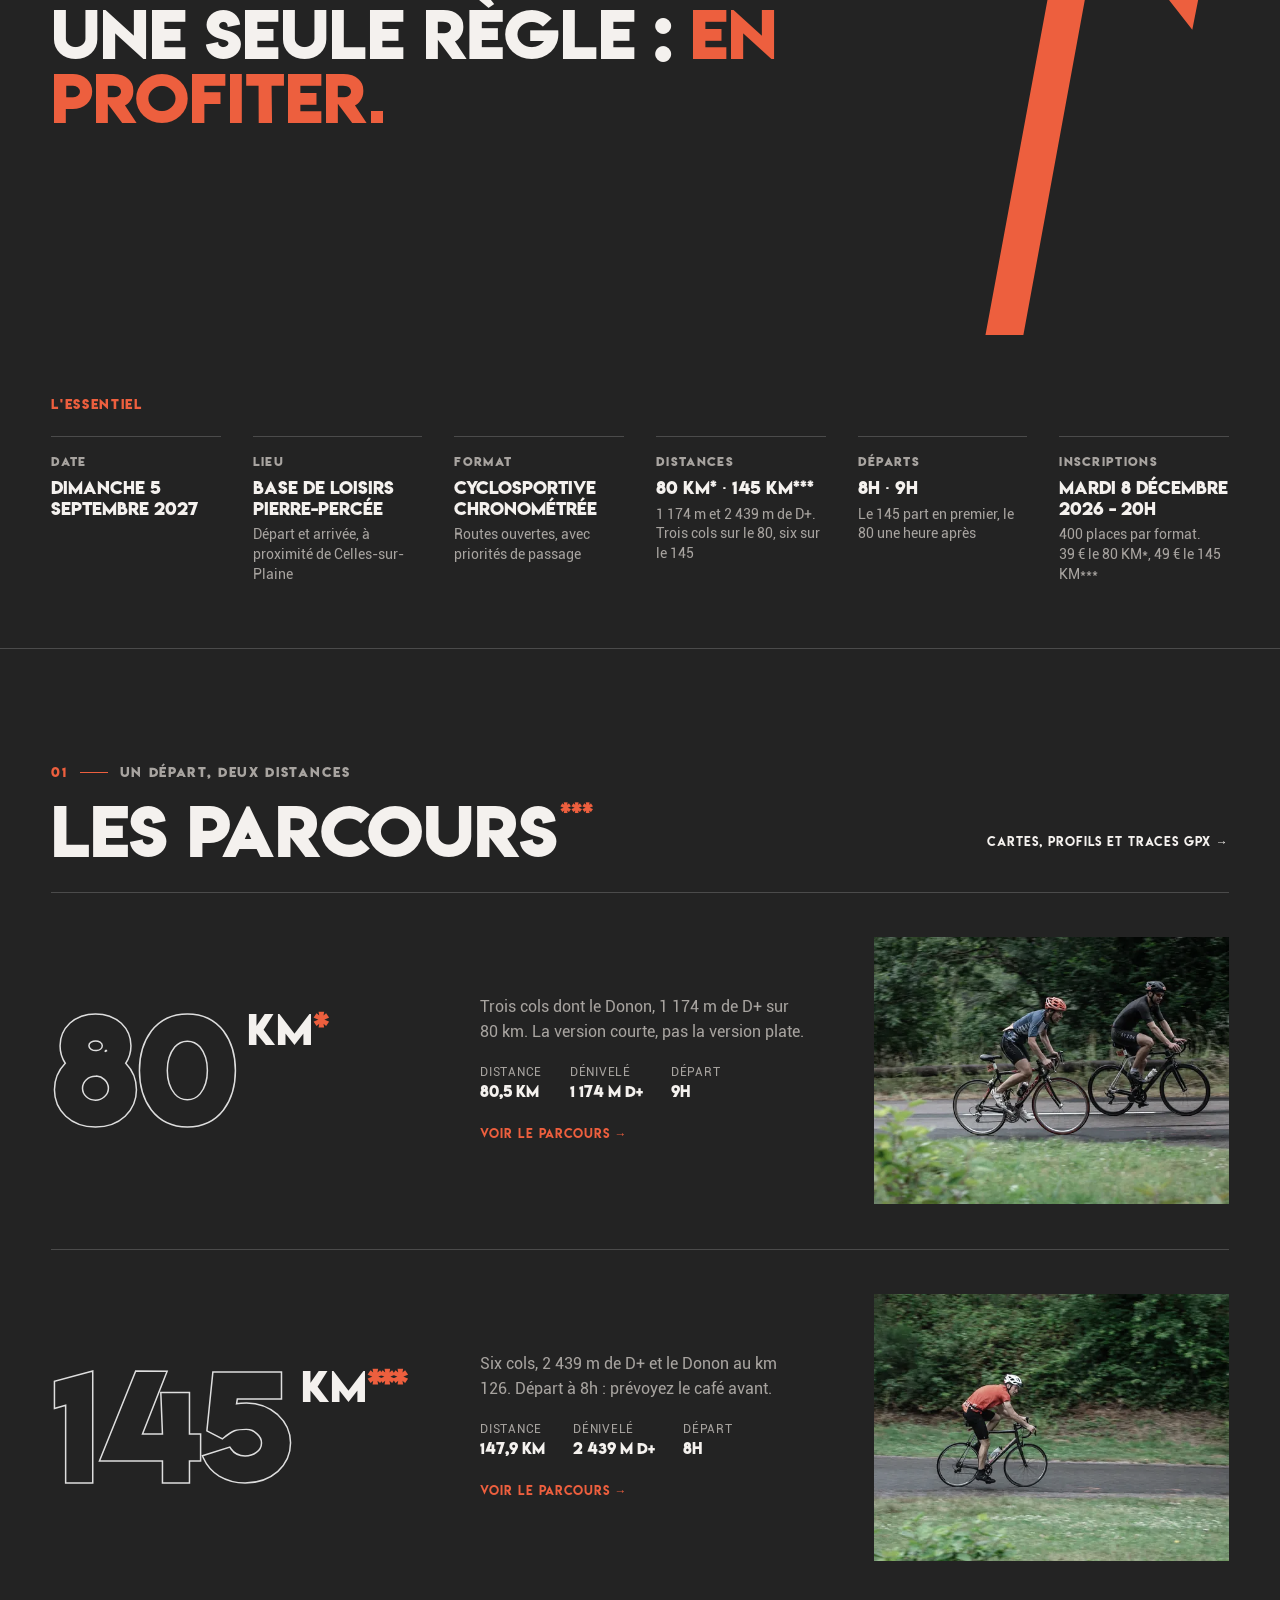
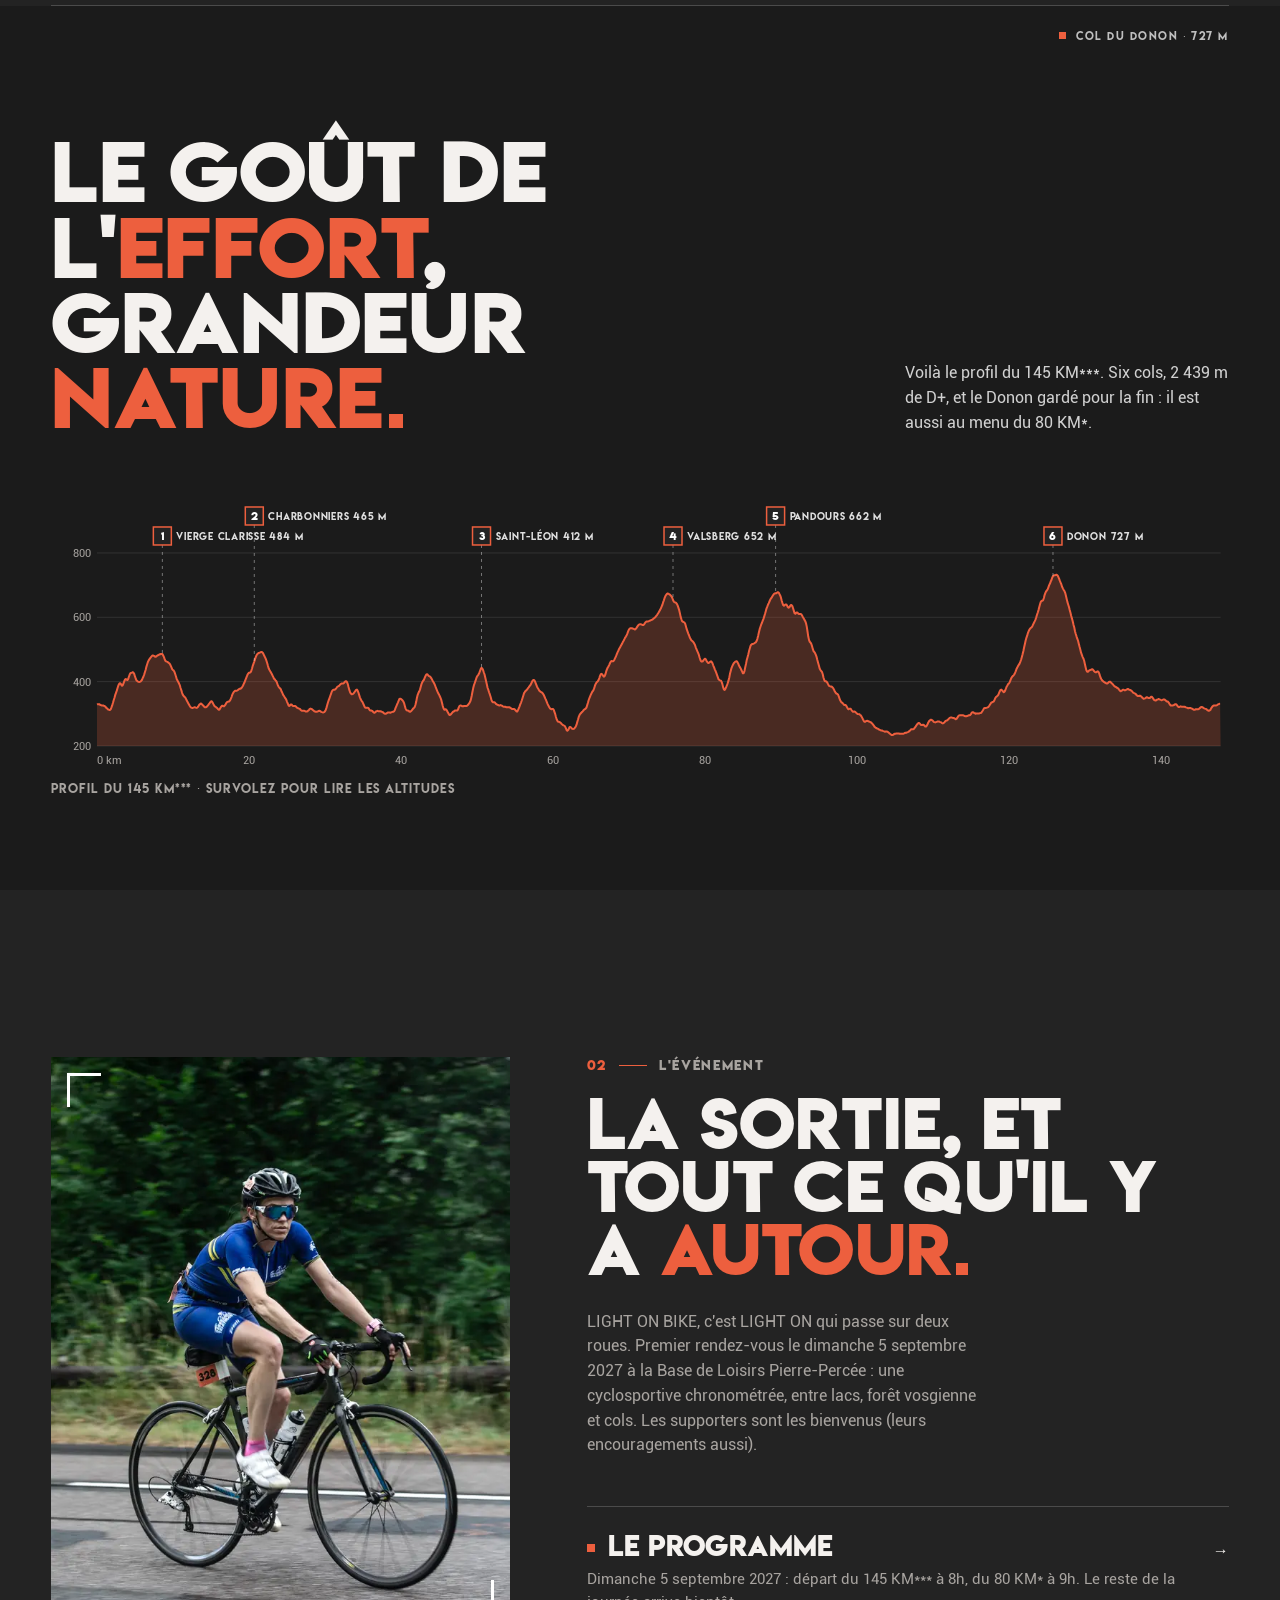
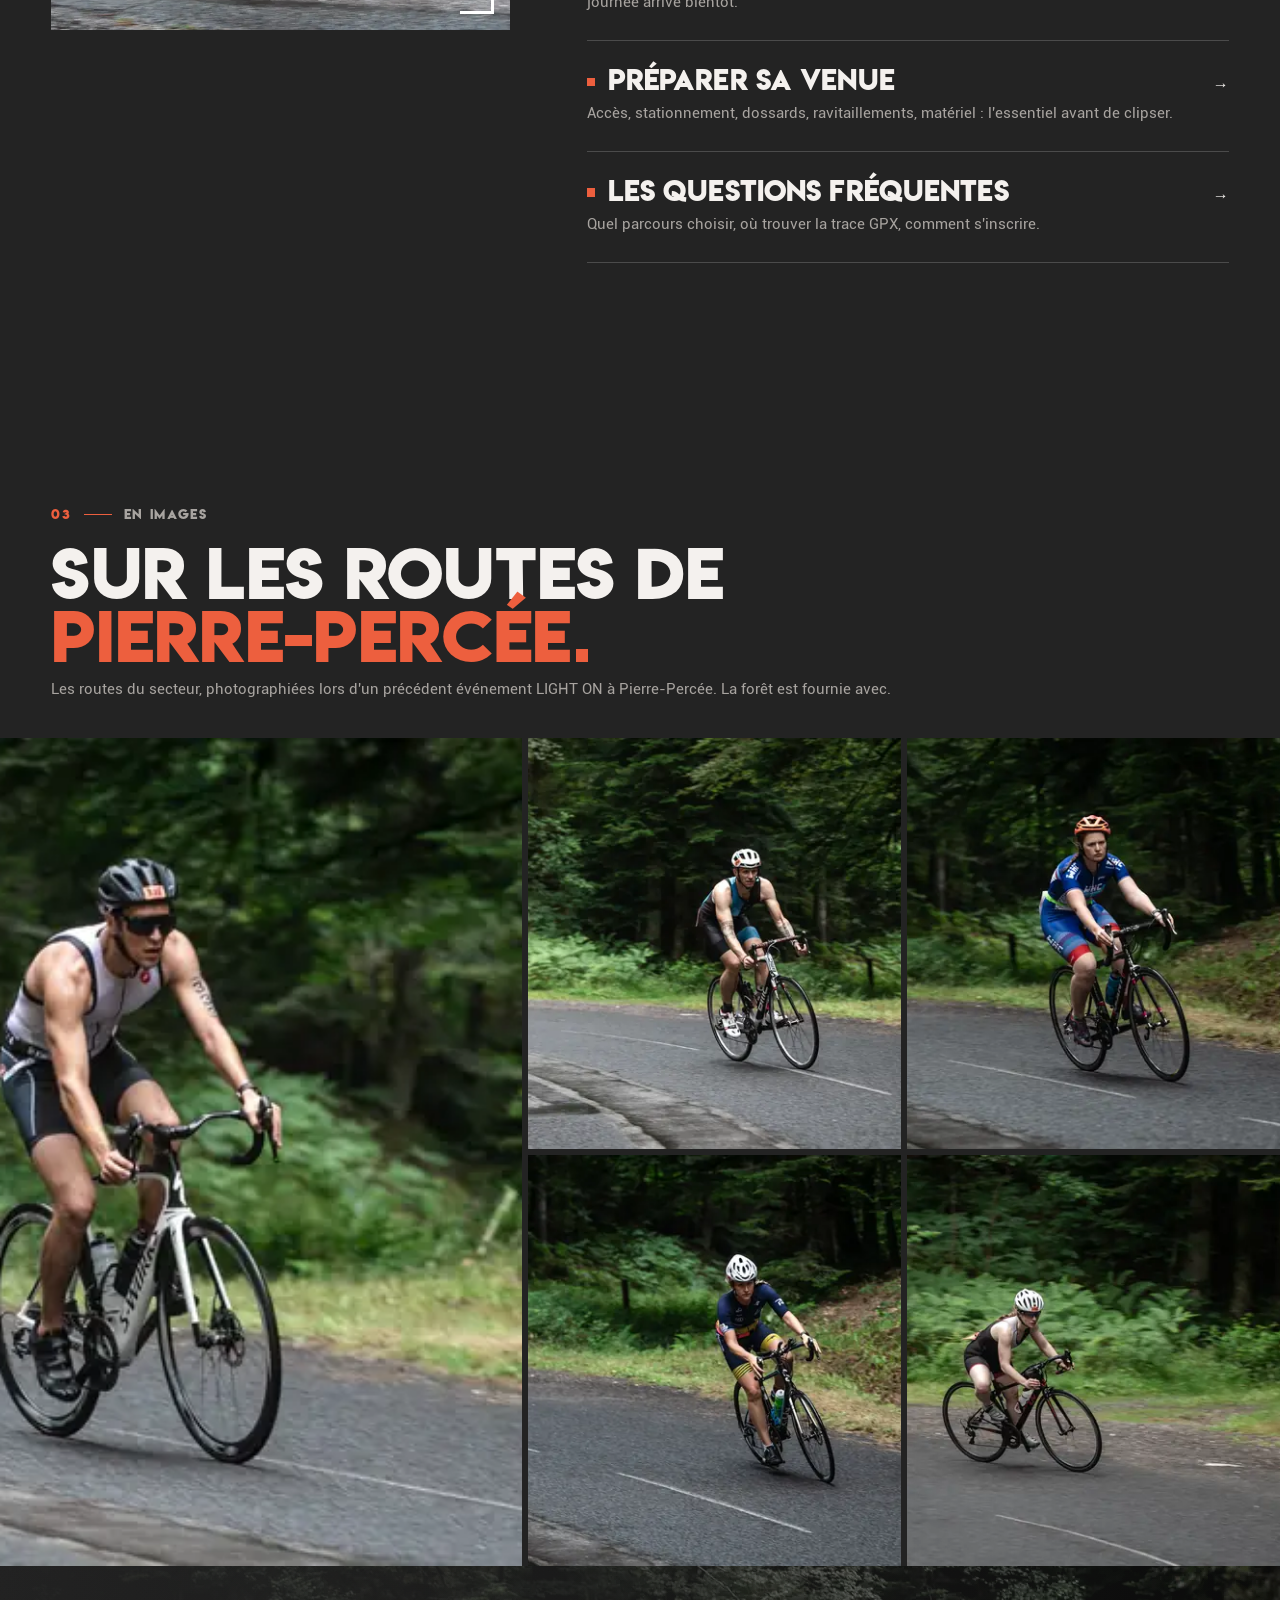
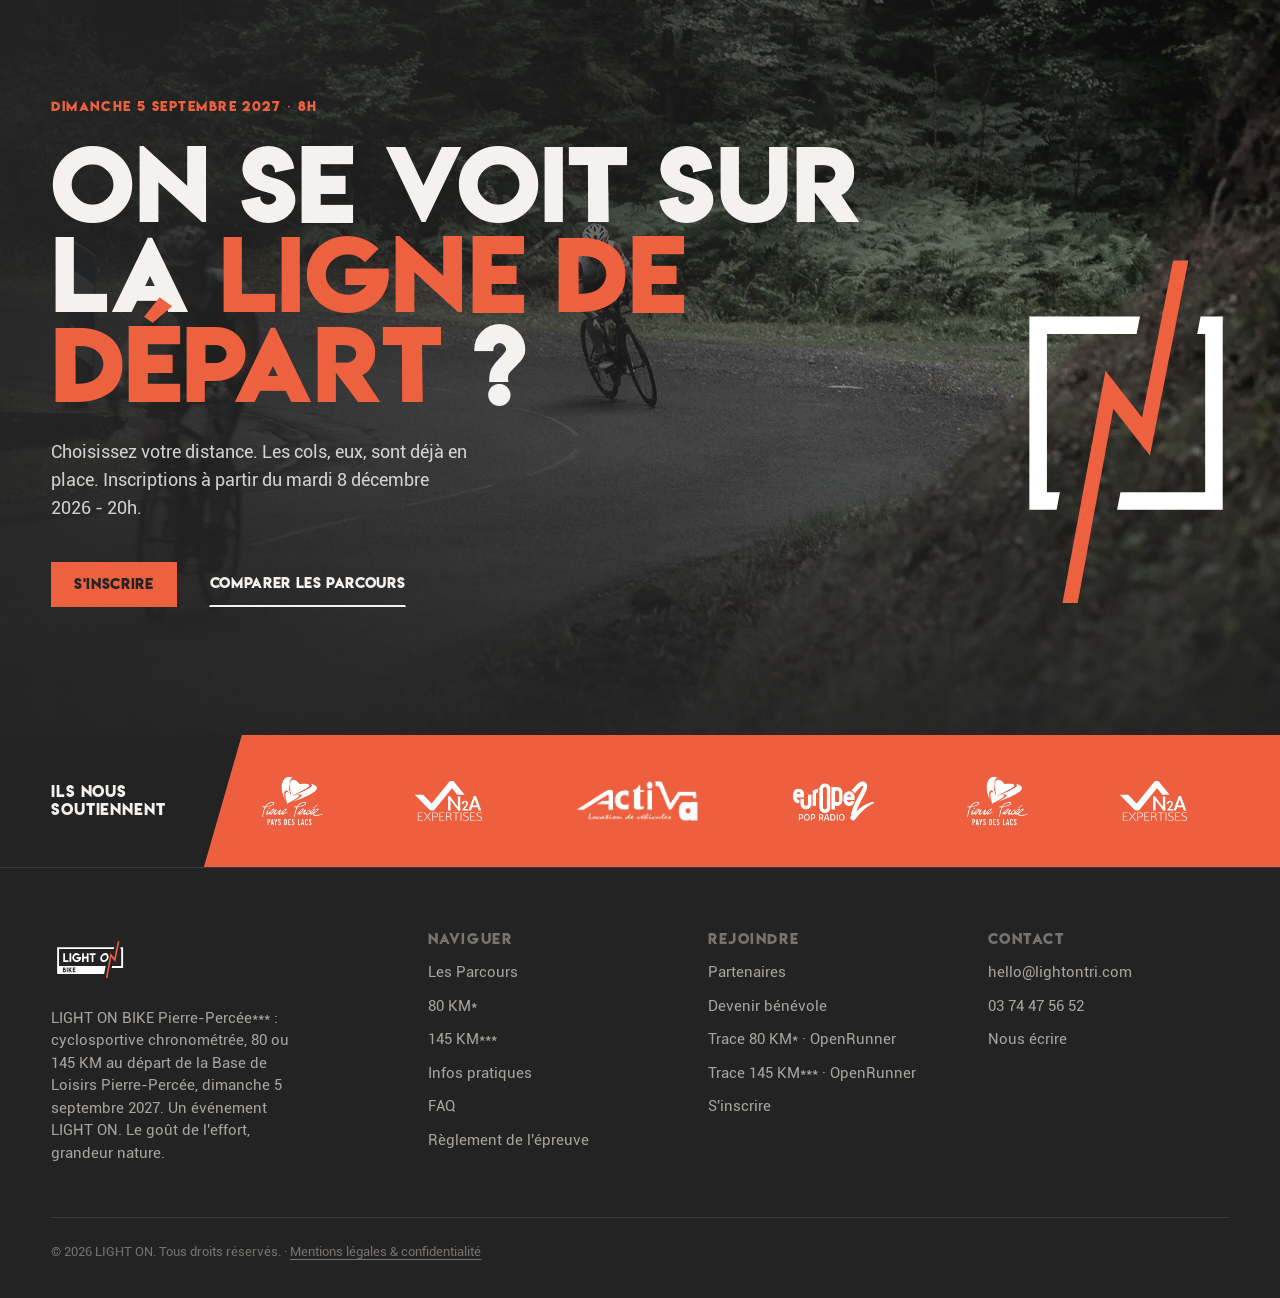
==== commit eb7bf726: "Photo 572 en visuel principal et image de partage ; 470 pour le 145 KM Co-Authored-By: Claude Opus 5" ====
--- a/index.html
+++ b/index.html
@@ -21,8 +21,8 @@
 <link rel="apple-touch-icon" href="assets/logo/apple-touch-icon.png?v=2" />
 <meta name="theme-color" content="#232323" />
 <link rel="preload" as="font" type="font/woff2" href="assets/fonts/LemonMilkBold.woff2" crossorigin />
-<link rel="stylesheet" href="assets/css/site.css?v=20261115f" />
-<link rel="stylesheet" href="assets/css/bike.css?v=20261115f" />
+<link rel="stylesheet" href="assets/css/site.css?v=20261117a" />
+<link rel="stylesheet" href="assets/css/bike.css?v=20261117a" />
 <link rel="preload" as="image" href="assets/img/webp/hero-accueil-1280.webp" fetchpriority="high" />
 <script type="application/ld+json">
 {
@@ -112,7 +112,7 @@
 <header class="nav">
   <div class="wrap nav-inner">
     <a class="brand" href="./" aria-label="LIGHT ON BIKE accueil">
-      <img src="assets/logo/logo-header.svg?v=20261115f" alt="LIGHT ON BIKE" width="178" height="100" />
+      <img src="assets/logo/logo-header.svg?v=20261117a" alt="LIGHT ON BIKE" width="178" height="100" />
     </a>
     <nav class="nav-links" id="navLinks" aria-label="Navigation principale">
       <div class="nav-item">
@@ -332,7 +332,7 @@
     <div class="foot-grid">
       <div class="foot-brand">
         <a class="brand" href="./">
-          <img src="assets/logo/logo-blanc-orange.svg?v=20261115f" alt="LIGHT ON BIKE" width="200" height="33" style="height:52px;" />
+          <img src="assets/logo/logo-blanc-orange.svg?v=20261117a" alt="LIGHT ON BIKE" width="200" height="33" style="height:52px;" />
         </a>
         <p>LIGHT ON BIKE Pierre-Percée***&nbsp;: cyclosportive chronométrée, 80 ou 145 KM au départ de la Base de Loisirs Pierre-Percée, dimanche 5 septembre 2027. Un événement LIGHT ON. Le goût de l'effort, grandeur nature.</p>
       </div>
@@ -366,9 +366,9 @@
   </div>
 </footer>
 
-<script src="assets/js/site.js?v=20261115f"></script>
-<script src="assets/js/search.js?v=20261115f"></script>
-<script src="assets/data/routes.js?v=20261115f"></script>
-<script src="assets/js/parcours.js?v=20261115f"></script>
+<script src="assets/js/site.js?v=20261117a"></script>
+<script src="assets/js/search.js?v=20261117a"></script>
+<script src="assets/data/routes.js?v=20261117a"></script>
+<script src="assets/js/parcours.js?v=20261117a"></script>
 </body>
 </html>
--- a/assets/css/bike.css
+++ b/assets/css/bike.css
@@ -163,13 +163,9 @@
 .nav-drop.mega .mega-promo .mega-trace { display: block; height: 100%; min-height: 190px; padding: 14px 14px 64px; background: var(--bg-2); }
 
 /* ---------- Avec photos ---------- */
-.h-hero > picture img { object-position: 50% 78%; }
+.h-hero > picture img { object-position: 50% 48%; }
 .h-hero .when, .h-hero h1, .h-hero .dist { text-shadow: 0 2px 22px rgba(35,35,35,.6); }
 .h-race .ph img { object-position: 50% 40%; }
 .duo-card .tr:has(img) { padding: 0; border: 0; }
 .h-event .ev-visual.has-photo picture, .duo-card .tr picture { display: block; width: 100%; height: 100%; }
 .h-partners .track img.pp { height: 52px; }
-
-/* ---------- Tracé : bornes kilométriques et flèches de sens ---------- */
-.rm-km { display: flex; align-items: center; justify-content: center; width: 30px; height: 18px; background: #fff; color: #232323; border: 1.5px solid #ed5f3e; font-family: var(--display); font-weight: 700; font-size: 9.5px; line-height: 1; }
-.rm-arrow { display: block; width: 18px; height: 18px; background: #fff; clip-path: polygon(50% 0, 100% 100%, 50% 72%, 0 100%); filter: drop-shadow(0 0 1.5px rgba(35,35,35,.9)); }
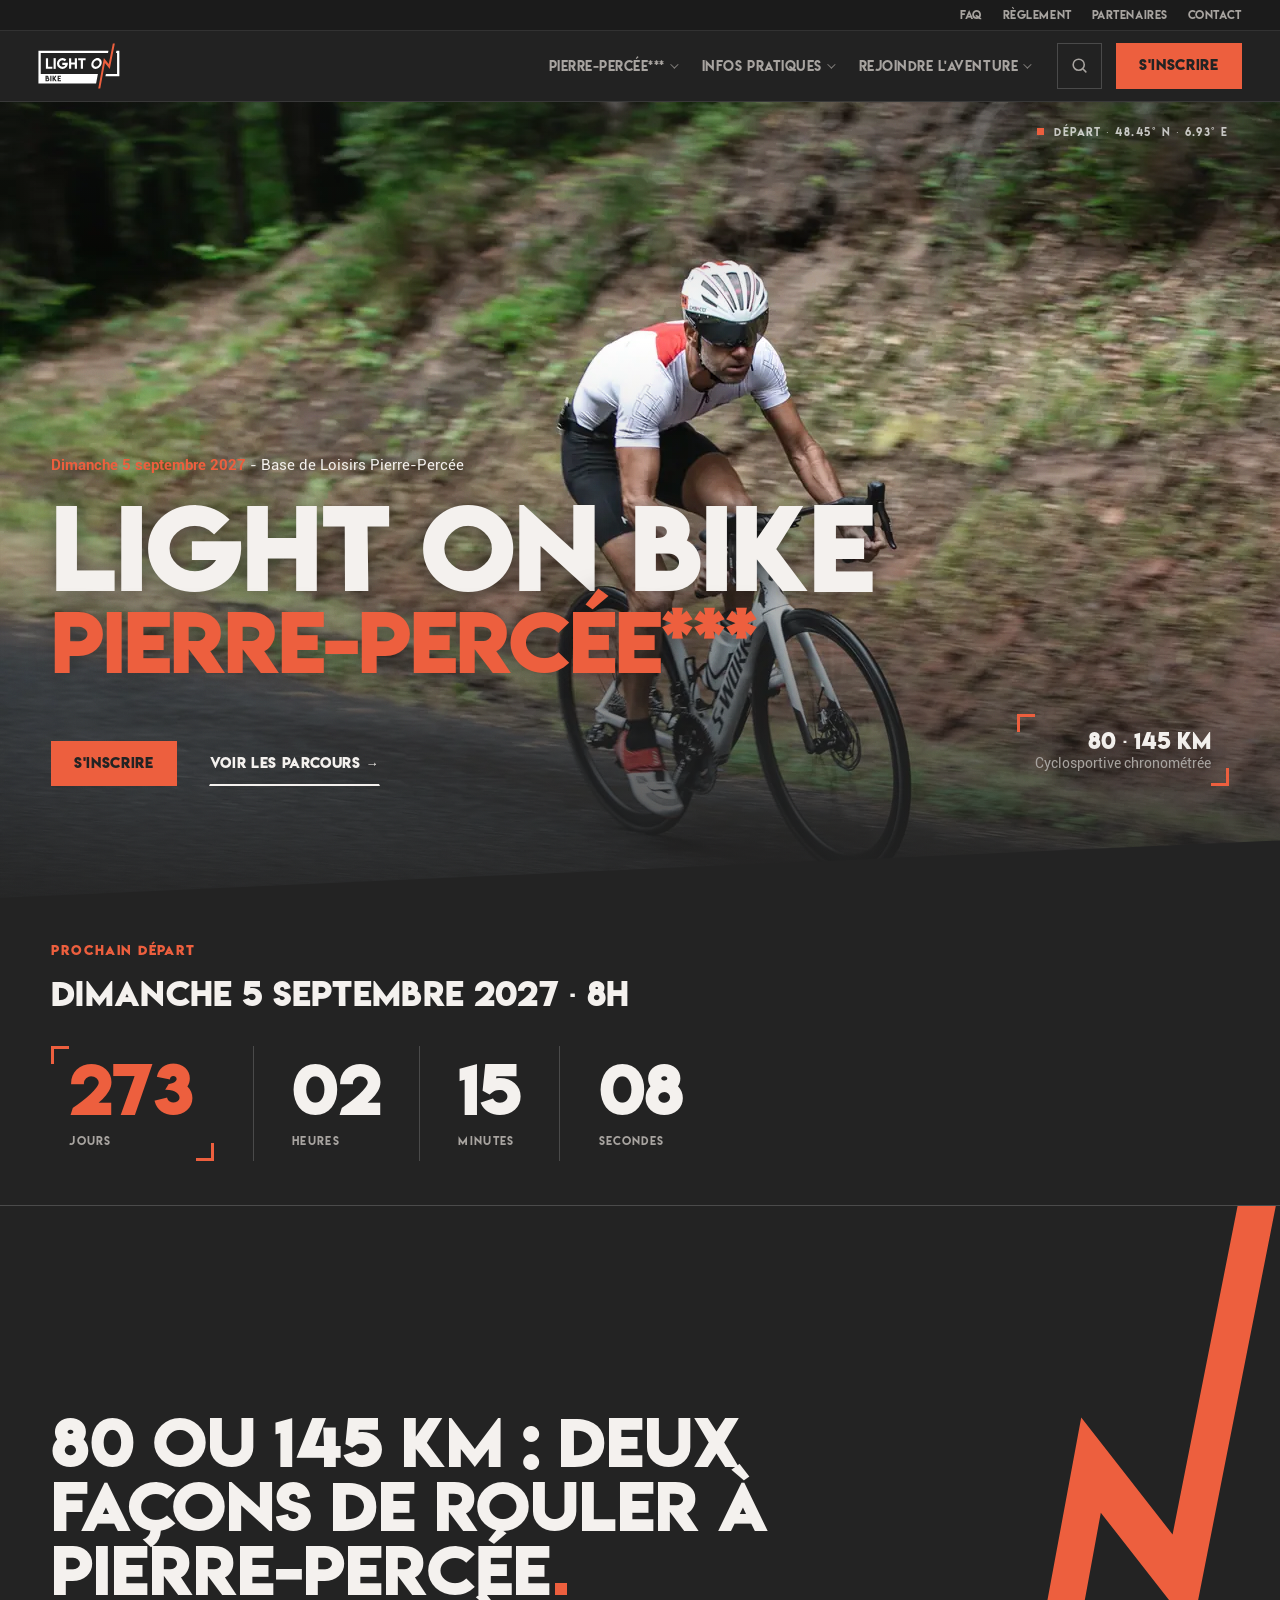
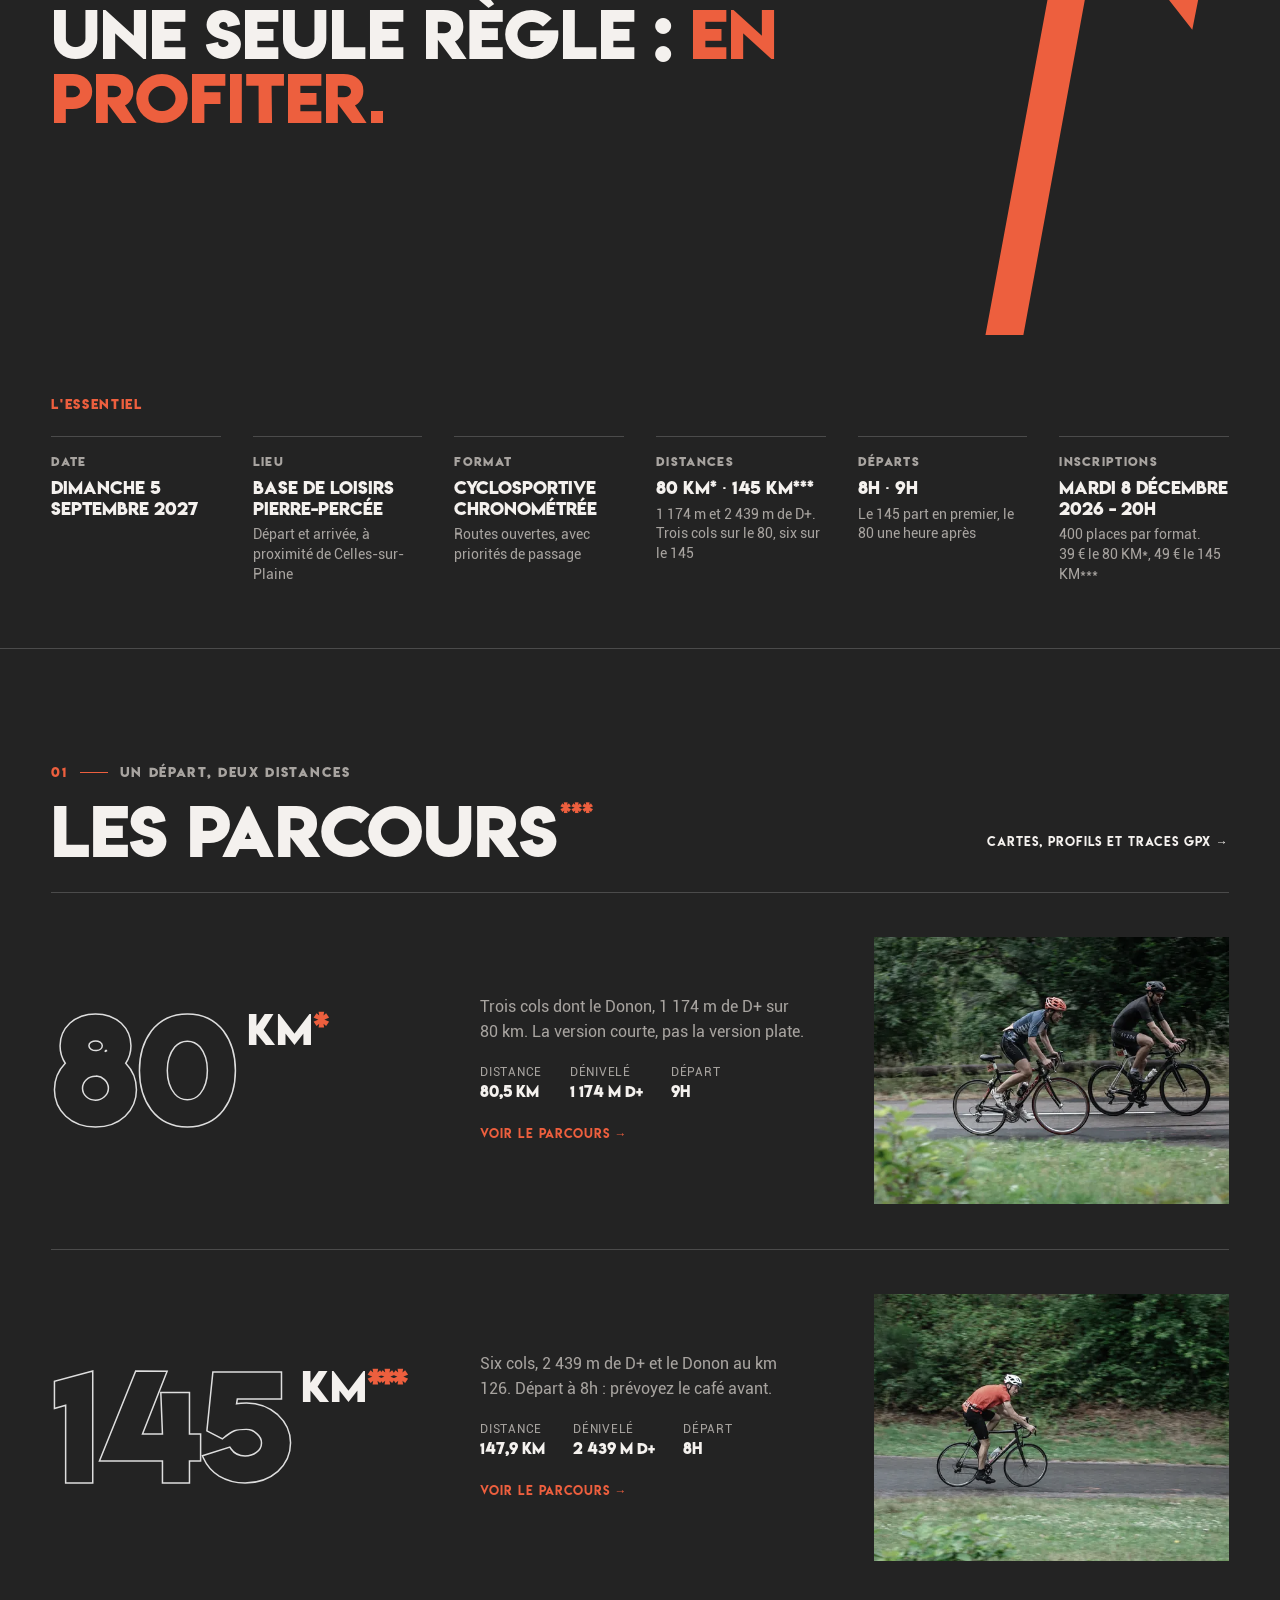
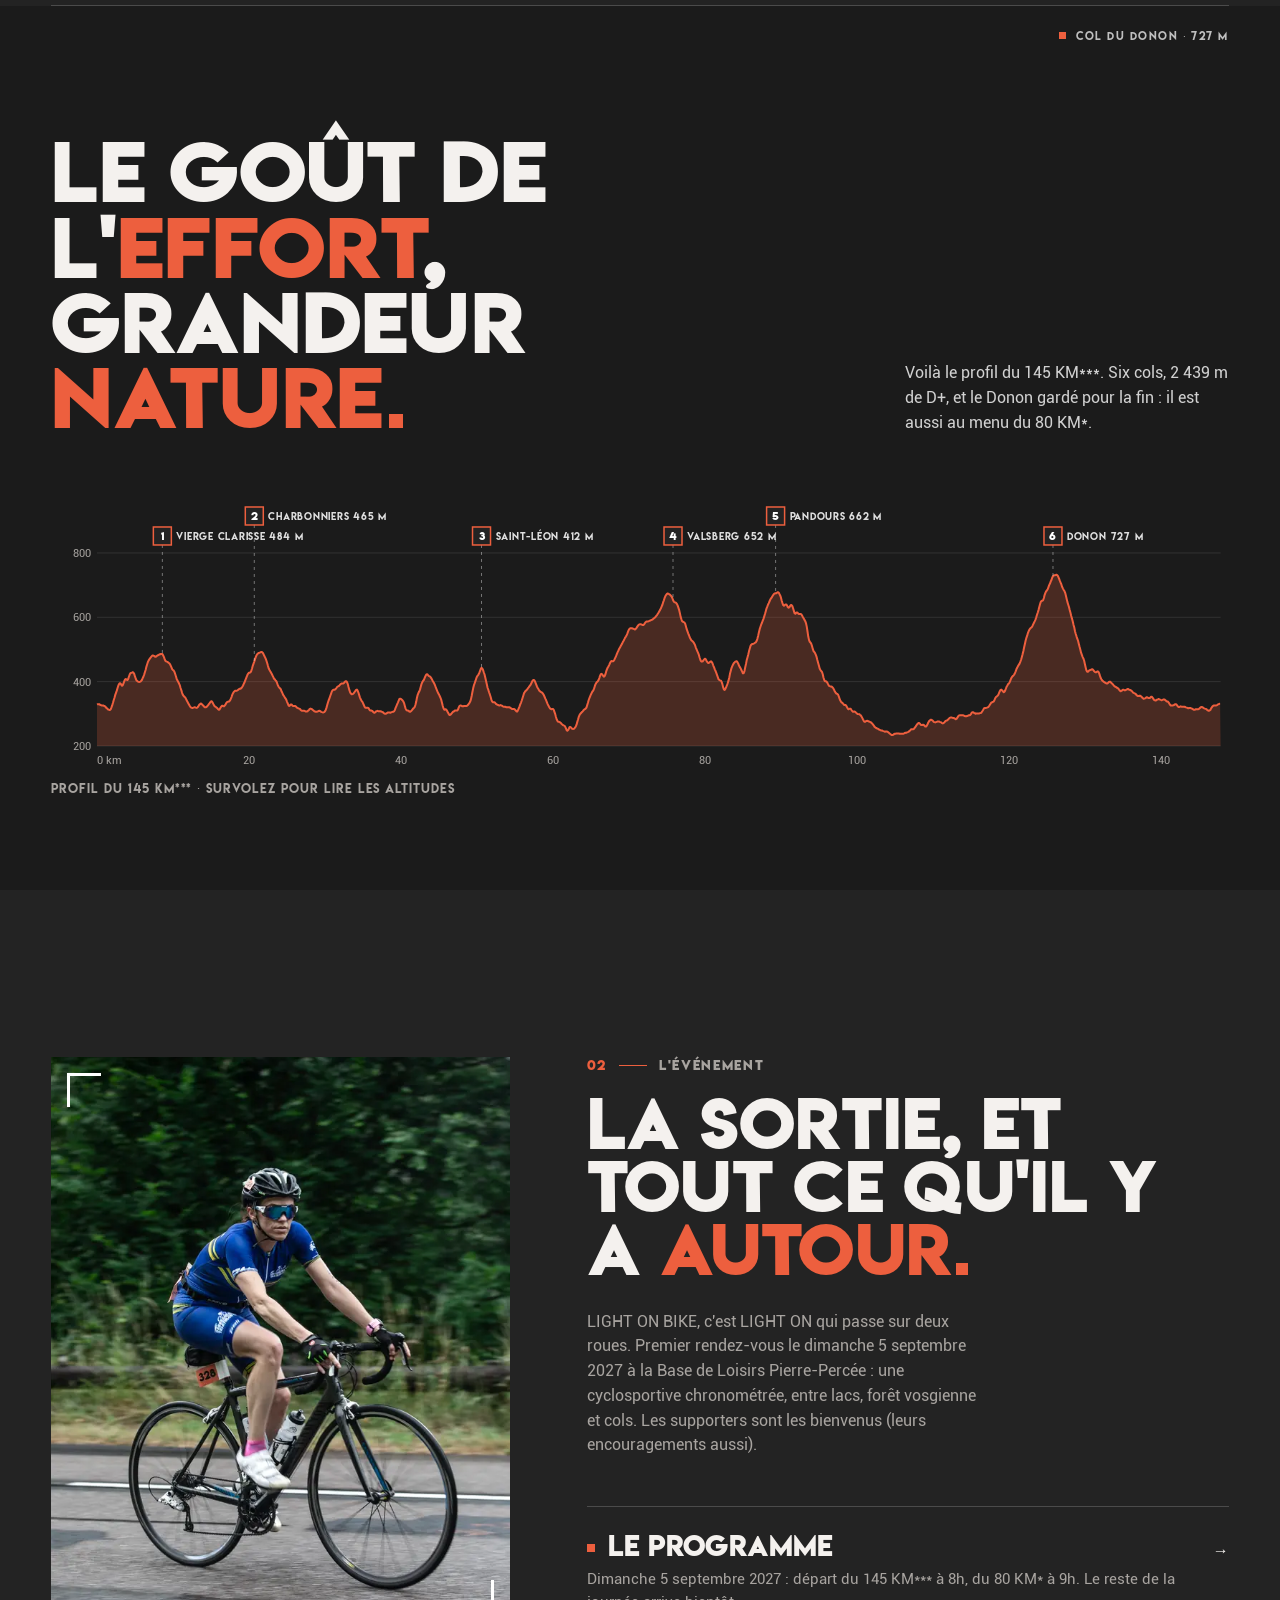
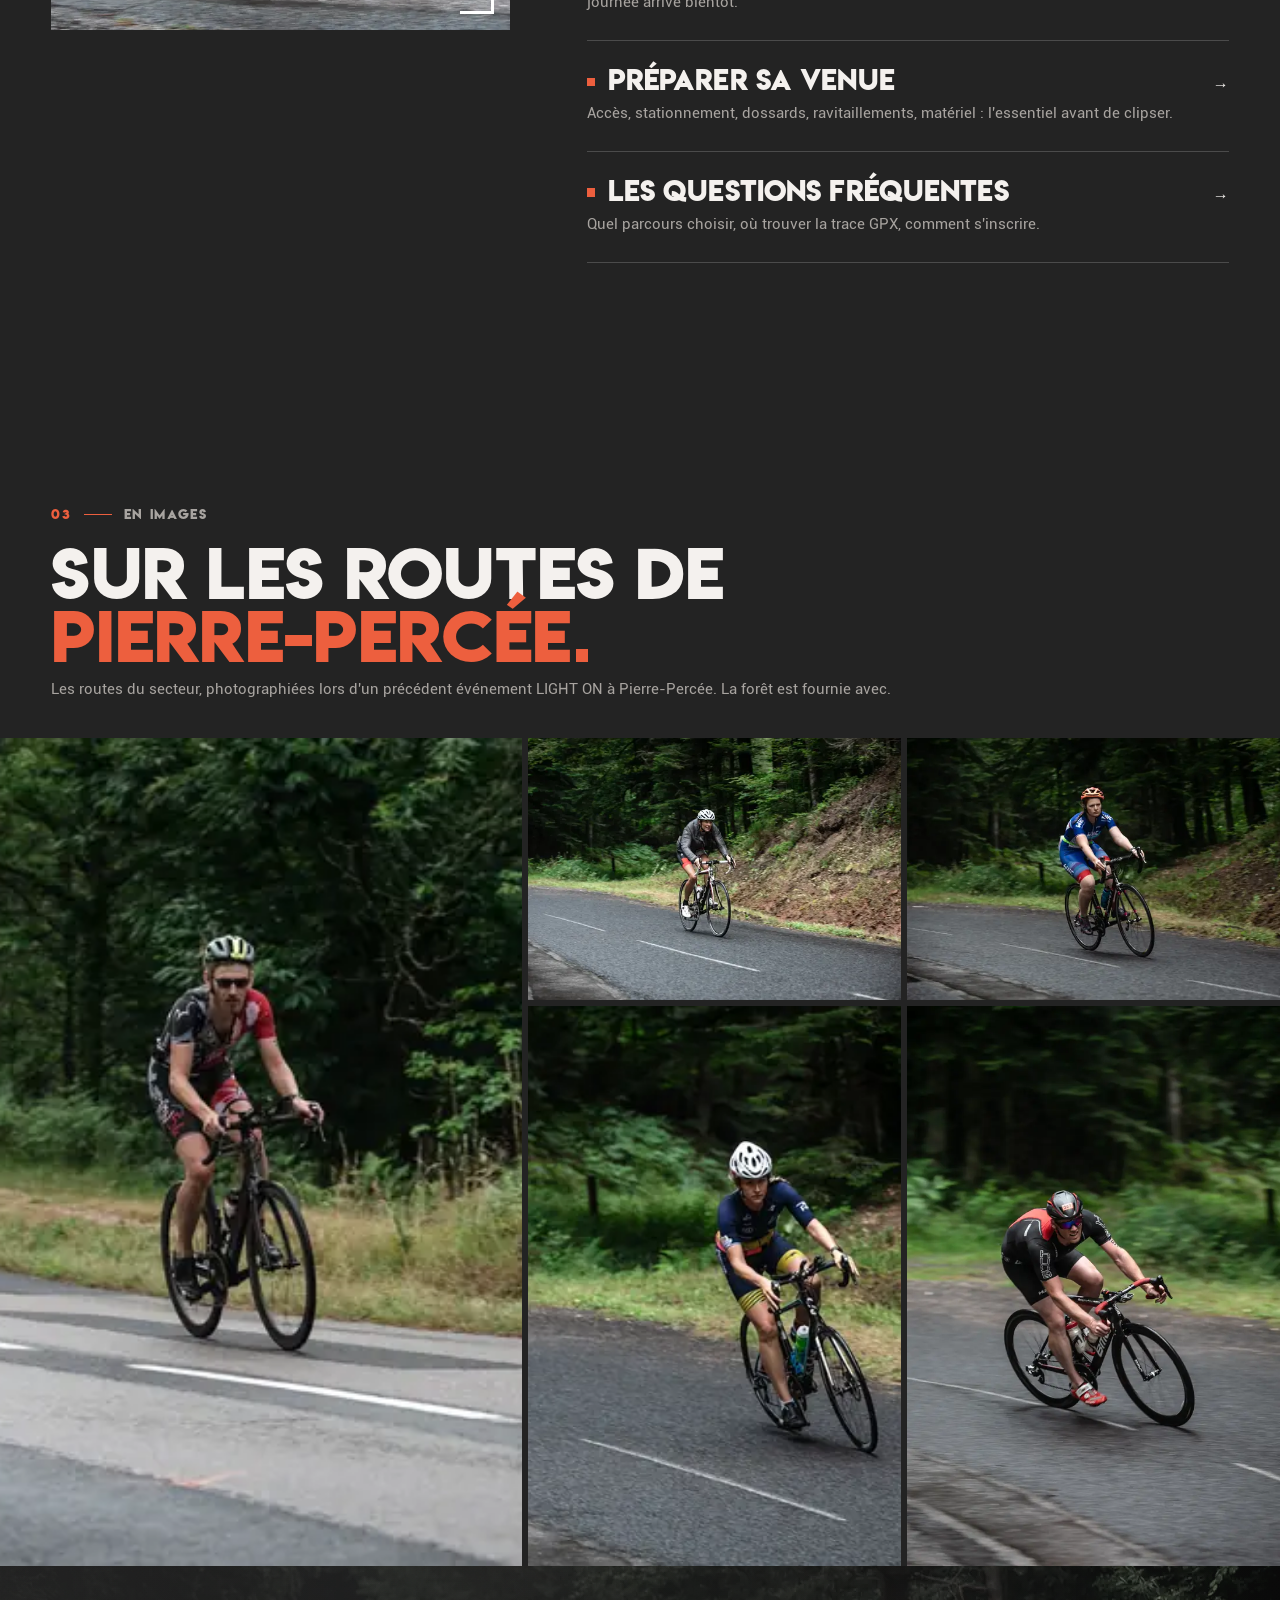
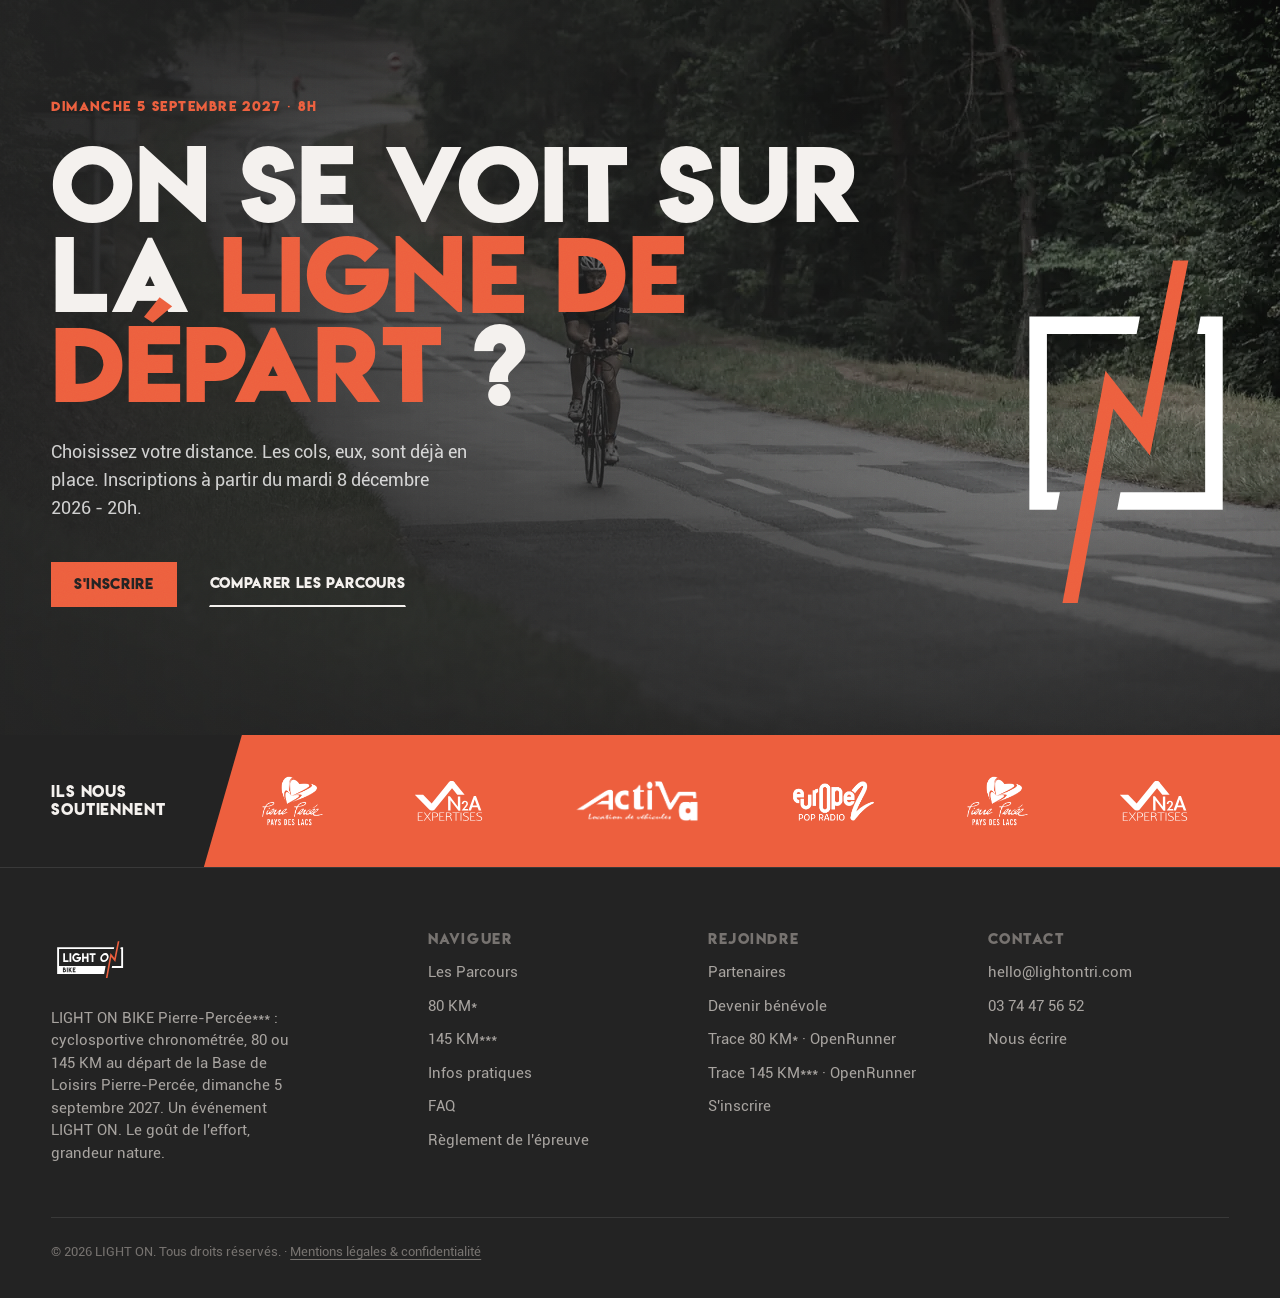
==== commit f6d21489: "Remplace les photos en trifonction par des cyclistes en maillot Galerie : 450, 586 et 522 à la place" ====
--- a/index.html
+++ b/index.html
@@ -291,11 +291,11 @@
       <div><span class="idx"><b>03</b> En images</span><h2>Sur les routes de <span class="nw"><em>Pierre-Percée</em><span class="sq">.</span></span></h2><p class="sub">Les routes du secteur, photographiées lors d'un précédent événement LIGHT ON à Pierre-Percée. La forêt est fournie avec.</p></div>
     </div>
     <div class="h-photos">
-      <picture><source type="image/webp" srcset="assets/img/webp/galerie-1-640.webp 640w, assets/img/webp/galerie-1-1280.webp 1280w, assets/img/webp/galerie-1-1920.webp 1920w" sizes="(max-width: 860px) 50vw, 25vw" /><img class="big" width="2000" height="1333" src="assets/img/galerie-1.jpg" alt="Cycliste en danseuse sur une route forestière" loading="lazy" /></picture>
-      <picture><source type="image/webp" srcset="assets/img/webp/galerie-2-640.webp 640w, assets/img/webp/galerie-2-1280.webp 1280w, assets/img/webp/galerie-2-1920.webp 1920w" sizes="(max-width: 860px) 50vw, 25vw" /><img width="2000" height="1333" src="assets/img/galerie-2.jpg" alt="Cycliste dans un virage en forêt" loading="lazy" /></picture>
+      <picture><source type="image/webp" srcset="assets/img/webp/galerie-1-640.webp 640w, assets/img/webp/galerie-1-1280.webp 1280w, assets/img/webp/galerie-1-1920.webp 1920w" sizes="(max-width: 860px) 50vw, 25vw" /><img class="big" width="2000" height="1333" src="assets/img/galerie-1.jpg" alt="Cycliste en maillot sur une route forestière" loading="lazy" /></picture>
+      <picture><source type="image/webp" srcset="assets/img/webp/galerie-2-640.webp 640w, assets/img/webp/galerie-2-1280.webp 1280w, assets/img/webp/galerie-2-1920.webp 1920w" sizes="(max-width: 860px) 50vw, 25vw" /><img width="2000" height="1333" src="assets/img/galerie-2.jpg" alt="Cycliste en veste de vélo dans un virage en forêt" loading="lazy" /></picture>
       <picture><source type="image/webp" srcset="assets/img/webp/galerie-3-640.webp 640w, assets/img/webp/galerie-3-1280.webp 1280w, assets/img/webp/galerie-3-1920.webp 1920w" sizes="(max-width: 860px) 50vw, 25vw" /><img width="2000" height="1333" src="assets/img/galerie-3.jpg" alt="Cycliste souriante en pleine montée" loading="lazy" /></picture>
       <picture><source type="image/webp" srcset="assets/img/webp/galerie-4-640.webp 640w, assets/img/webp/galerie-4-1280.webp 1280w, assets/img/webp/galerie-4-1920.webp 1920w" sizes="(max-width: 860px) 50vw, 25vw" /><img width="2000" height="1333" src="assets/img/galerie-4.jpg" alt="Cycliste en descente sur route humide" loading="lazy" /></picture>
-      <picture><source type="image/webp" srcset="assets/img/webp/galerie-5-640.webp 640w, assets/img/webp/galerie-5-1280.webp 1280w, assets/img/webp/galerie-5-1920.webp 1920w" sizes="(max-width: 860px) 50vw, 25vw" /><img width="2000" height="1333" src="assets/img/galerie-5.jpg" alt="Cycliste au cœur de la forêt vosgienne" loading="lazy" /></picture>
+      <picture><source type="image/webp" srcset="assets/img/webp/galerie-5-640.webp 640w, assets/img/webp/galerie-5-1280.webp 1280w, assets/img/webp/galerie-5-1920.webp 1920w" sizes="(max-width: 860px) 50vw, 25vw" /><img width="2000" height="3000" src="assets/img/galerie-5.jpg" alt="Cycliste penché dans un virage" loading="lazy" /></picture>
     </div>
   </section>
 
